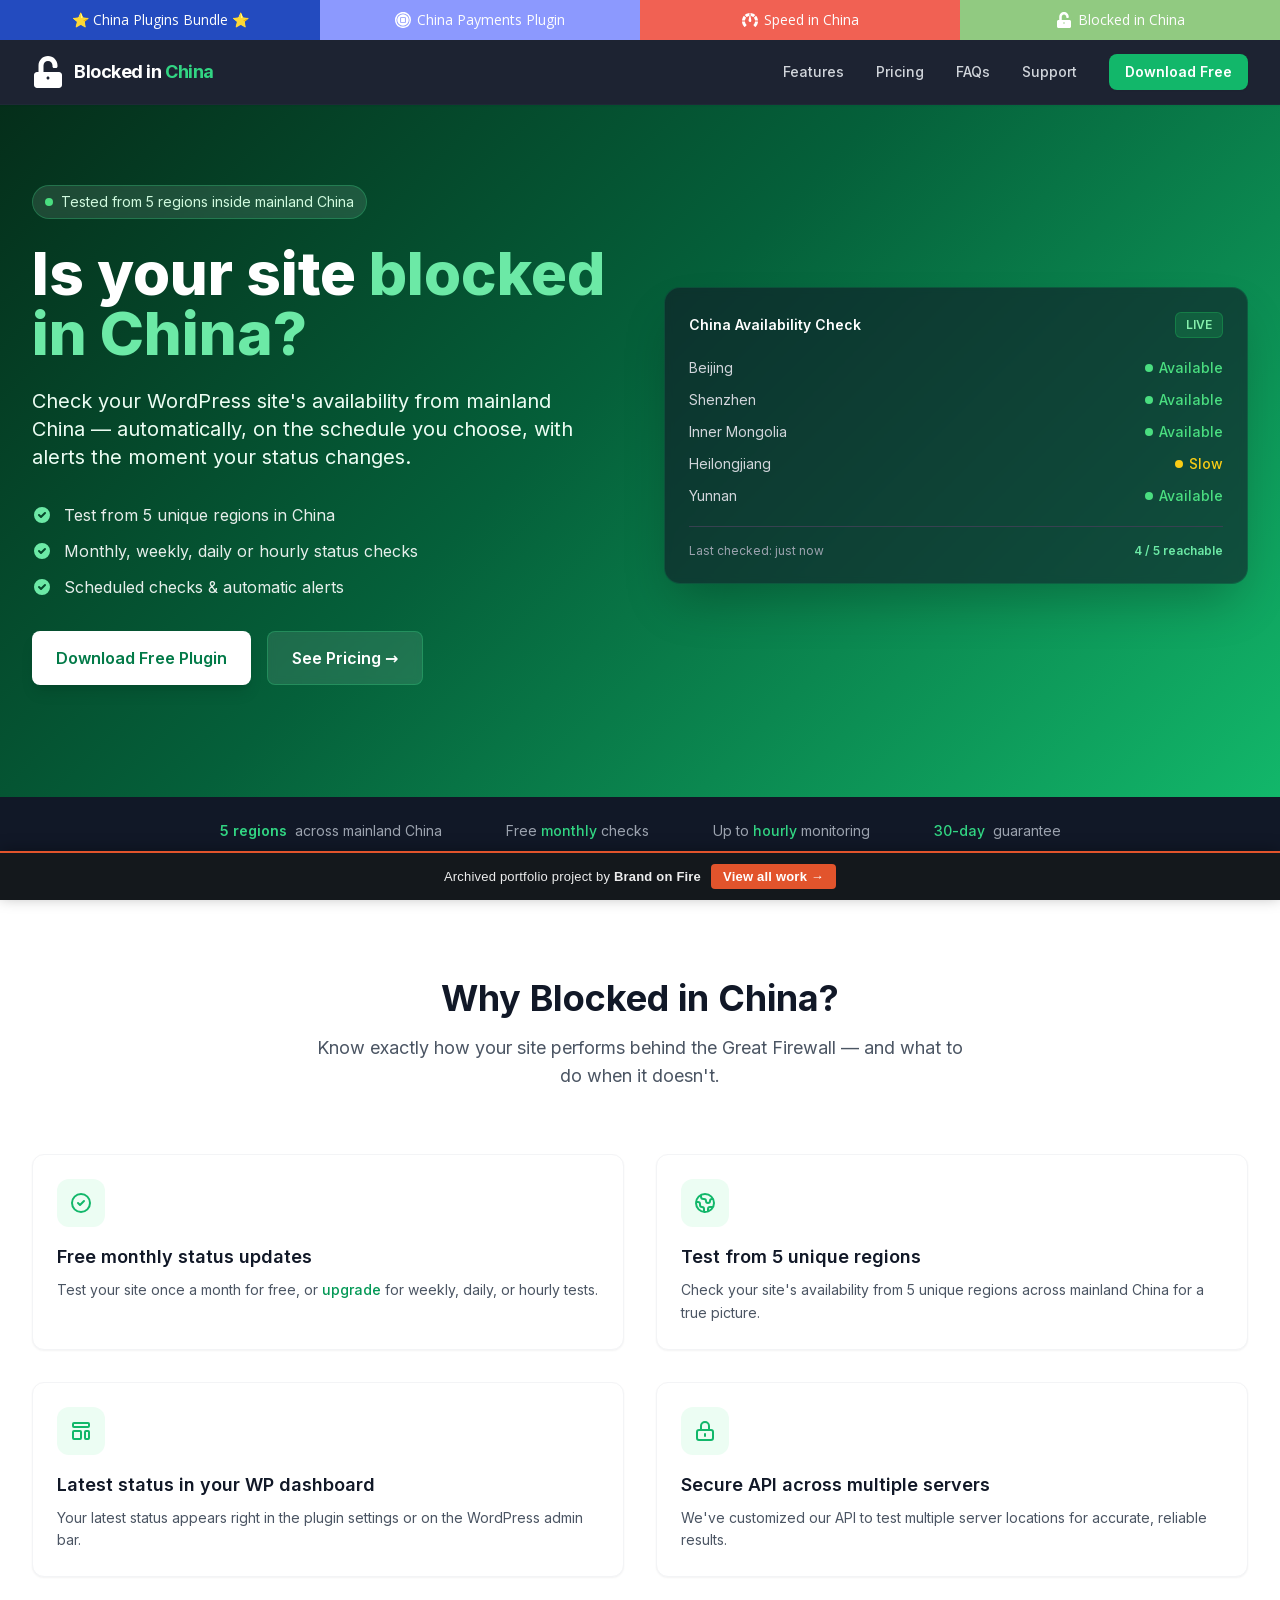
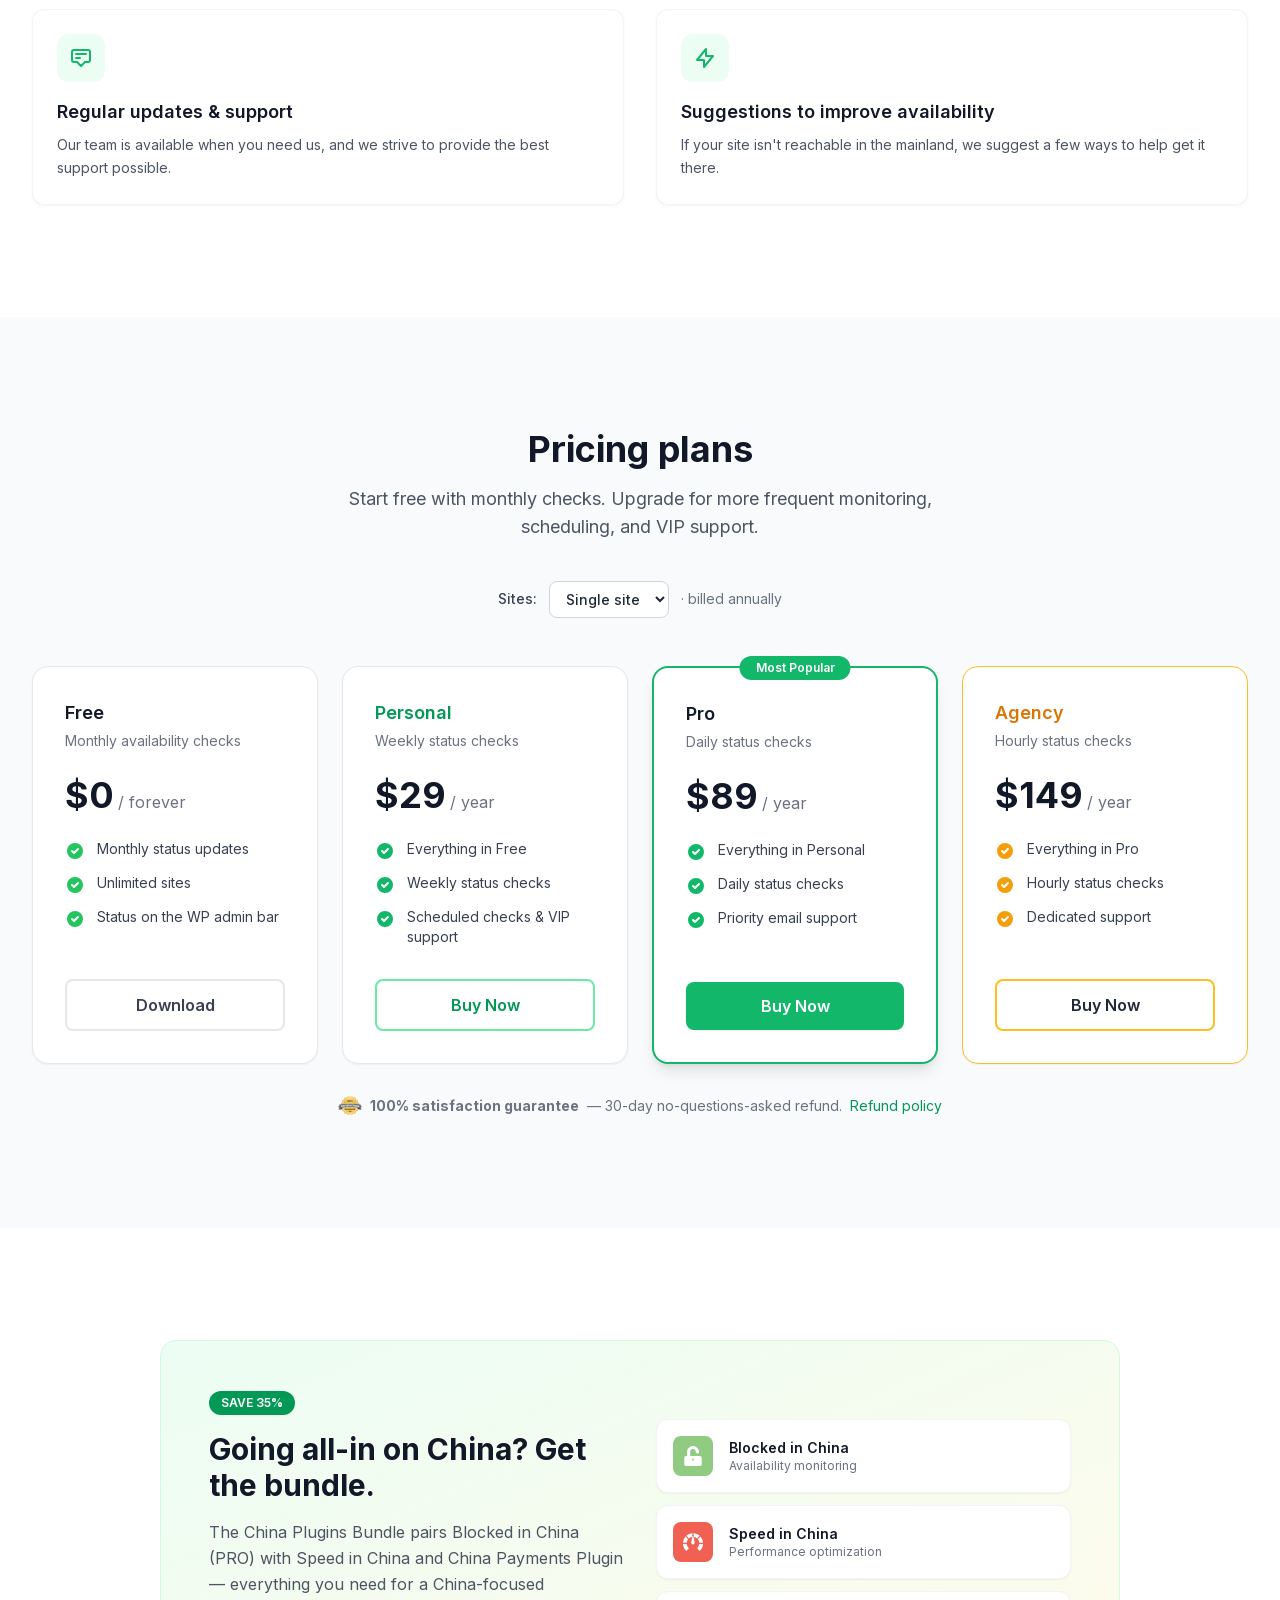
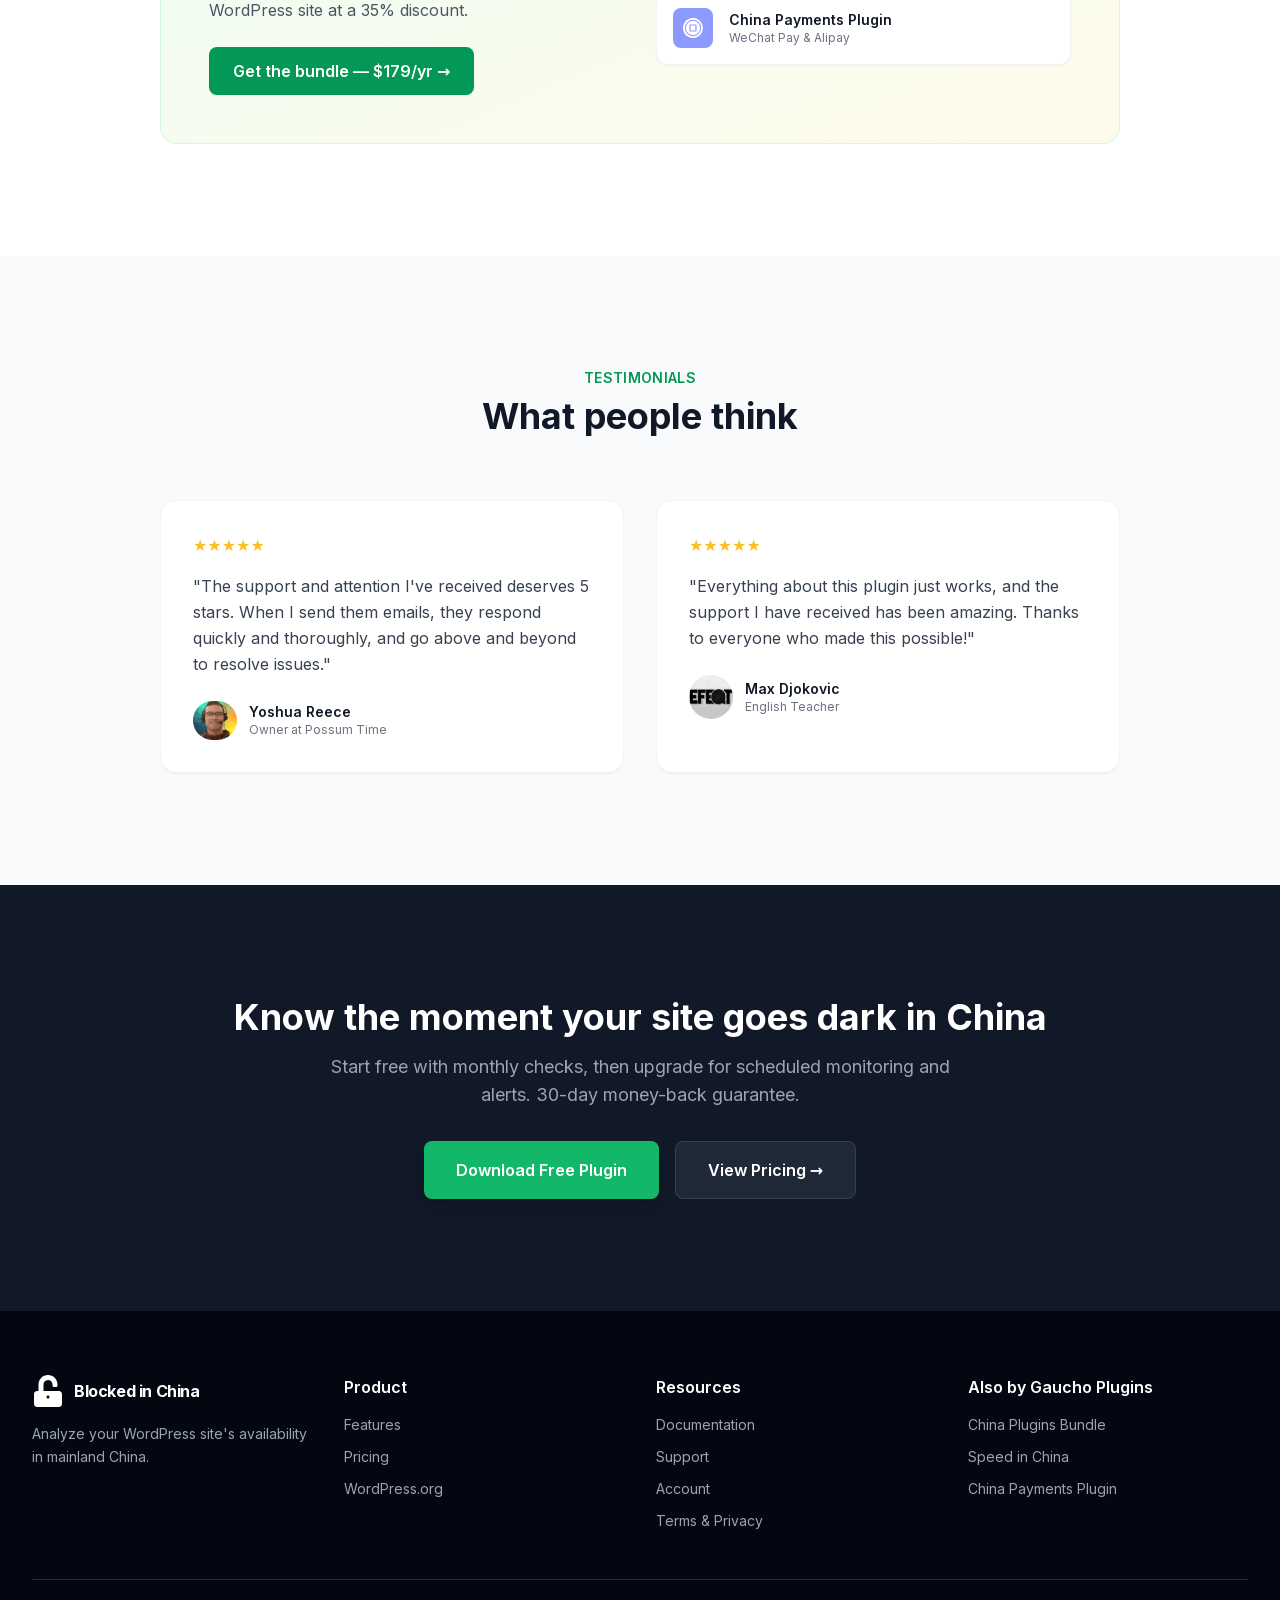
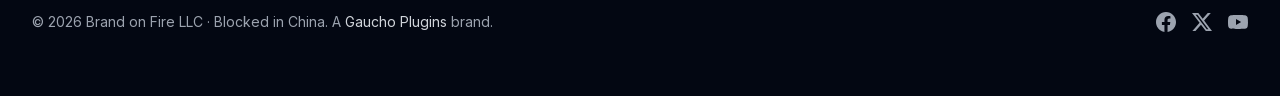
==== index.html @ 682c0570 "feat: contact forms view-only (pointer-events:none) — no useless form interaction" ====
<!doctype html><html lang="en" class="scroll-smooth" data-bofp="0"><head><meta charset="utf-8"><link rel="icon" href="/assets/img/bic-icon.svg" type="image/svg+xml"><link rel="apple-touch-icon" href="/assets/img/bic-icon.svg"><meta name="viewport" content="width=device-width, initial-scale=1"><title>Blocked in China – Check Your WordPress Site's Availability in Mainland China</title><meta name="description" content="The Blocked in China WordPress plugin checks whether your website is reachable from mainland China — tested from 5 real regions, on a monthly, weekly, daily, or hourly schedule, with automatic alerts when your status changes."><meta name="keywords" content="is my website blocked in China, check website accessibility China, China firewall test, WordPress China availability, Great Firewall test, blocked in China plugin"><link rel="canonical" href="/"><meta property="og:type" content="website"><meta property="og:title" content="Blocked in China – Is Your WordPress Site Reachable from Mainland China?"><meta property="og:description" content="Check your WordPress site's availability from 5 regions inside mainland China — automatically, on the schedule you choose, with alerts when your status changes."><meta property="og:url" content="/"><meta property="og:site_name" content="Blocked in China"><meta property="og:image" content="/assets/img/checker-screenshot.png"><meta name="twitter:card" content="summary_large_image"><meta name="twitter:title" content="Blocked in China – Check Your Site's Mainland China Availability"><meta name="twitter:description" content="Is your WordPress site blocked in China? Test it from 5 mainland regions, automatically."><link rel="stylesheet" href="style.css"><style>[data-bofp="1"]{background-color:rgb(255, 255, 255)!important;color:rgb(31, 41, 55)!important}[data-bofp="2"]{background-color:rgba(17, 24, 39, 0.95)!important;color:rgb(31, 41, 55)!important}[data-bofp="3"]{background-color:rgb(17, 24, 39)!important;color:rgb(31, 41, 55)!important}[data-bofp="4"]{background-color:rgb(255, 255, 255)!important;color:rgb(31, 41, 55)!important}[data-bofp="5"]{background-color:rgb(248, 250, 252)!important;color:rgb(31, 41, 55)!important}[data-bofp="6"]{background-color:rgb(255, 255, 255)!important;color:rgb(31, 41, 55)!important}[data-bofp="7"]{background-color:rgb(248, 250, 252)!important;color:rgb(31, 41, 55)!important}[data-bofp="8"]{background-color:rgb(17, 24, 39)!important;color:rgb(31, 41, 55)!important}[data-bofp="9"]{background-color:rgb(3, 7, 18)!important;color:rgb(156, 163, 175)!important}</style><meta name="robots" content="noindex, nofollow"><style id="bof-noform">form,form *,fieldset,fieldset *,input,textarea,select,label.fusion-form-label,.wpcf7,.wpcf7 *,.fusion-form,.fusion-form *,.fusion-contact-form,.fusion-contact-form *,.elementor-form,.elementor-form *,.gform_wrapper,.gform_wrapper *,[class*="contact-form"],[class*="contact-form"] *,[id*="contact-form"],[id*="contact-form"] *{pointer-events:none!important;cursor:default!important;-webkit-user-select:none!important;user-select:none!important}</style></head><body class="font-sans text-gray-800 bg-white antialiased" data-bofp="1"><div class="gp-strip"><a href="https://chinaplugins.com/" class="gp-s-bundle">⭐ China Plugins Bundle ⭐</a><a href="https://chinapaymentsplugin.com/" class="gp-s-cpp"><span class="gp-icon"><svg xmlns="http://www.w3.org/2000/svg" viewBox="0 0 55 55"><path fill="#fff" d="M16.8,52.84A27.53,27.53,0,0,1,0,27.5,27.53,27.53,0,0,1,16.8,2.17,27.43,27.43,0,0,1,46.94,8.06a27.47,27.47,0,0,1,0,38.88,27.68,27.68,0,0,1-8.75,5.9,27.58,27.58,0,0,1-21.4,0ZM5,27.5A22.5,22.5,0,1,0,27.5,5,22.52,22.52,0,0,0,5,27.5Zm2.68,0A19.82,19.82,0,1,1,27.5,47.32,19.84,19.84,0,0,1,7.68,27.5Zm10.11-7.88V35.38a1.84,1.84,0,0,0,1.83,1.84H35.38a1.85,1.85,0,0,0,1.84-1.84V19.62a1.85,1.85,0,0,0-1.84-1.84H19.62a1.85,1.85,0,0,0-1.84,1.84h0Zm3.08,14.51V20.87H34.13V34.13Z"></path></svg></span>China Payments Plugin</a><a href="https://speedinchinaplugin.com/" class="gp-s-sic"><span class="gp-icon"><svg xmlns="http://www.w3.org/2000/svg" viewBox="0 0 75 66"><path fill="#fff" d="M12.547,66a1.055,1.055,0,0,1-.2-.02c-.569-.112-.649-.19-1.17-.7L11,65.116a44.951,44.951,0,0,1-7.673-10.9A34.6,34.6,0,0,1,.5,44.948,37.281,37.281,0,0,1,0,40.433H13.87a24.984,24.984,0,0,0,2.054,7.8,32.464,32.464,0,0,0,4.985,7.153,3.564,3.564,0,0,1,.453,1.259,2.631,2.631,0,0,1-.211,1.2l-7.643,7.767A1.607,1.607,0,0,1,12.547,66Zm50-.01a1.7,1.7,0,0,1-1.039-.484L53.848,57.84a2.621,2.621,0,0,1-.211-1.2,3.552,3.552,0,0,1,.453-1.259,32.411,32.411,0,0,0,4.985-7.153,25.185,25.185,0,0,0,2.054-7.8H75v.01a37.9,37.9,0,0,1-.5,4.5,34.6,34.6,0,0,1-2.831,9.27A44.952,44.952,0,0,1,64,65.116c-.11.106-.2.2-.282.277a1.442,1.442,0,0,1-1.029.586A1.027,1.027,0,0,1,62.542,65.99ZM75,35.889H61.069a23.519,23.519,0,0,0-1.48-6.754,29.844,29.844,0,0,0-3.806-6.386L65.57,12.741l.008.008a36.554,36.554,0,0,1,2.386,2.98,36.3,36.3,0,0,1,4.162,7.328A49.716,49.716,0,0,1,75,35.888Zm-61.069,0H0v-.006A49.8,49.8,0,0,1,2.874,23.056a36.315,36.315,0,0,1,4.162-7.328A35.609,35.609,0,0,1,9.43,12.741l9.788,10.008a29.714,29.714,0,0,0-3.806,6.386,23.751,23.751,0,0,0-1.48,6.753Zm8.487-16.271h0L12.6,9.64l.015-.012a79.218,79.218,0,0,1,6.541-4.654A30.831,30.831,0,0,1,23.9,2.64,38.621,38.621,0,0,1,29.85.829,53.184,53.184,0,0,1,35.378,0V4.8a4.075,4.075,0,0,0-.3.921c-.03.157-.751,3.892-1.642,8.6a18.535,18.535,0,0,0-4.528,1.214,31.123,31.123,0,0,0-6.494,4.083Zm30.241,0h0a31.148,31.148,0,0,0-6.495-4.083,18.493,18.493,0,0,0-4.4-1.2C40.8,9.557,40.007,5.809,40,5.771a4.157,4.157,0,0,0-.3-1.078V0h.016a53.828,53.828,0,0,1,5.512.828A38.585,38.585,0,0,1,51.179,2.64a30.8,30.8,0,0,1,4.743,2.333A79.869,79.869,0,0,1,62.477,9.64L52.66,19.618Z"></path><path fill="#fff" d="M24.431,24.4a2.1,2.1,0,0,0,.485-1.524,3.069,3.069,0,0,0-.5-1.326S11.9,2.959,10.866,1.926A6.775,6.775,0,0,0,9.183.6S4.41-1.286,1.672,1.639.382,8.481.382,8.481s-.011.42,1.348,2.2,19.79,13.7,19.79,13.7a3.088,3.088,0,0,0,1.349.592A2.1,2.1,0,0,0,24.431,24.4Z" transform="translate(37.287 44.82) rotate(-135)"></path></svg></span>Speed in China</a><a href="index.html" class="gp-s-bic active"><span class="gp-icon"><svg xmlns="http://www.w3.org/2000/svg" viewBox="0 0 448 512"><path fill="#fff" d="M400 256H152V152.9c0-39.6 31.7-72.5 71.3-72.9 40-.4 72.7 32.1 72.7 72v16c0 13.3 10.7 24 24 24h32c13.3 0 24-10.7 24-24v-16C376 68 307.5 0 223.5 0 139.5 0 72 68 72 152v104H48c-26.5 0-48 21.5-48 48v160c0 26.5 21.5 48 48 48h352c26.5 0 48-21.5 48-48V304c0-26.5-21.5-48-48-48zm-176 120c-13.3 0-24-10.7-24-24s10.7-24 24-24 24 10.7 24 24-10.7 24-24 24z"></path></svg></span>Blocked in China</a></div><header class="sticky top-0 z-50 bg-gray-900/95 backdrop-blur-sm border-b border-gray-800 shadow-sm" data-bofp="2"><nav class="max-w-7xl mx-auto px-4 sm:px-6 lg:px-8"><div class="flex items-center justify-between h-16"><a href="index.html" class="flex items-center gap-2.5" aria-label="Blocked in China home"><img src="_a/52802d5689e6.svg" alt="Blocked in China" class="w-8 h-8" decoding="sync"><span class="text-lg font-bold text-white tracking-tight">Blocked in <span class="text-brand-400">China</span></span></a><div class="hidden md:flex items-center gap-8"><a href="index.html" class="text-sm font-medium text-gray-300 hover:text-brand-400 transition-colors">Features</a><a href="index.html" class="text-sm font-medium text-gray-300 hover:text-brand-400 transition-colors">Pricing</a><a href="faq/index.html" class="text-sm font-medium text-gray-300 hover:text-brand-400 transition-colors">FAQs</a><a href="https://chinaplugins.com/support/" class="text-sm font-medium text-gray-300 hover:text-brand-400 transition-colors">Support</a><a href="https://wordpress.org/plugins/blocked-in-china/" target="_blank" rel="noopener" class="inline-flex items-center px-4 py-2 bg-brand-500 text-white text-sm font-semibold rounded-lg hover:bg-brand-600 transition-colors shadow-sm">Download Free</a></div><button id="mobile-menu-btn" class="md:hidden p-2 text-gray-300 hover:text-brand-400" aria-label="Toggle menu"><svg class="w-6 h-6" fill="none" stroke="currentColor" viewBox="0 0 24 24"><path stroke-linecap="round" stroke-linejoin="round" stroke-width="2" d="M4 6h16M4 12h16M4 18h16"></path></svg></button></div><div id="mobile-menu" class="hidden md:hidden pb-4"><div class="flex flex-col gap-3"><a href="index.html" class="text-sm font-medium text-gray-300 hover:text-brand-400 py-1">Features</a><a href="index.html" class="text-sm font-medium text-gray-300 hover:text-brand-400 py-1">Pricing</a><a href="faq/index.html" class="text-sm font-medium text-gray-300 hover:text-brand-400 py-1">FAQs</a><a href="https://chinaplugins.com/support/" class="text-sm font-medium text-gray-300 hover:text-brand-400 py-1">Support</a><a href="https://wordpress.org/plugins/blocked-in-china/" target="_blank" rel="noopener" class="inline-flex items-center justify-center w-full px-4 py-2 bg-brand-500 text-white text-sm font-semibold rounded-lg mt-2">Download Free</a></div></div></nav></header><main><section class="gradient-hero pt-16 pb-20 lg:pt-20 lg:pb-28"><div class="max-w-7xl mx-auto px-4 sm:px-6 lg:px-8"><div class="grid lg:grid-cols-2 gap-12 items-center"><div class="fade-in"><p class="inline-flex items-center gap-2 px-3 py-1.5 bg-white/10 rounded-full text-sm text-brand-100 mb-6 backdrop-blur-sm border border-brand-400/30"><span class="w-2 h-2 rounded-full bg-green-400 pulse-dot"></span>Tested from 5 regions inside mainland China</p><h1 class="text-4xl sm:text-5xl lg:text-6xl font-extrabold text-white leading-tight mb-6">Is your site <span class="text-brand-300">blocked in China?</span></h1><p class="text-lg lg:text-xl text-brand-50 mb-8 max-w-xl leading-relaxed">Check your WordPress site's availability from mainland China — automatically, on the schedule you choose, with alerts the moment your status changes.</p><ul class="space-y-3 mb-8"><li class="flex items-center gap-3 text-white/90"><svg class="w-5 h-5 text-brand-300 flex-shrink-0" fill="currentColor" viewBox="0 0 20 20"><path fill-rule="evenodd" d="M10 18a8 8 0 100-16 8 8 0 000 16zm3.707-9.293a1 1 0 00-1.414-1.414L9 10.586 7.707 9.293a1 1 0 00-1.414 1.414l2 2a1 1 0 001.414 0l4-4z" clip-rule="evenodd"></path></svg>Test from 5 unique regions in China</li><li class="flex items-center gap-3 text-white/90"><svg class="w-5 h-5 text-brand-300 flex-shrink-0" fill="currentColor" viewBox="0 0 20 20"><path fill-rule="evenodd" d="M10 18a8 8 0 100-16 8 8 0 000 16zm3.707-9.293a1 1 0 00-1.414-1.414L9 10.586 7.707 9.293a1 1 0 00-1.414 1.414l2 2a1 1 0 001.414 0l4-4z" clip-rule="evenodd"></path></svg>Monthly, weekly, daily or hourly status checks</li><li class="flex items-center gap-3 text-white/90"><svg class="w-5 h-5 text-brand-300 flex-shrink-0" fill="currentColor" viewBox="0 0 20 20"><path fill-rule="evenodd" d="M10 18a8 8 0 100-16 8 8 0 000 16zm3.707-9.293a1 1 0 00-1.414-1.414L9 10.586 7.707 9.293a1 1 0 00-1.414 1.414l2 2a1 1 0 001.414 0l4-4z" clip-rule="evenodd"></path></svg>Scheduled checks &amp; automatic alerts</li></ul><div class="flex flex-col sm:flex-row gap-4"><a href="https://wordpress.org/plugins/blocked-in-china/" target="_blank" rel="noopener" class="inline-flex items-center justify-center px-6 py-3.5 bg-white text-brand-700 font-semibold rounded-lg hover:bg-gray-100 transition-colors shadow-lg text-base">Download Free Plugin</a><a href="#pricing" class="inline-flex items-center justify-center px-6 py-3.5 bg-white/10 text-white font-semibold rounded-lg hover:bg-white/20 transition-colors border border-brand-400/30 text-base backdrop-blur-sm">See Pricing →</a></div></div><div class="fade-in hidden lg:block"><div class="bg-gray-900/60 backdrop-blur-sm rounded-2xl p-6 border border-brand-500/20 shadow-2xl"><div class="flex items-center justify-between mb-5"><span class="text-white font-semibold text-sm">China Availability Check</span><span class="px-2.5 py-1 rounded-md text-xs font-semibold bg-green-500/20 text-green-300 border border-green-500/30">LIVE</span></div><div class="space-y-3"><div class="flex items-center justify-between text-sm"><span class="text-gray-300">Beijing</span><span class="inline-flex items-center gap-1.5 text-green-400 font-medium"><span class="w-2 h-2 rounded-full bg-green-400"></span>Available</span></div><div class="flex items-center justify-between text-sm"><span class="text-gray-300">Shenzhen</span><span class="inline-flex items-center gap-1.5 text-green-400 font-medium"><span class="w-2 h-2 rounded-full bg-green-400"></span>Available</span></div><div class="flex items-center justify-between text-sm"><span class="text-gray-300">Inner Mongolia</span><span class="inline-flex items-center gap-1.5 text-green-400 font-medium"><span class="w-2 h-2 rounded-full bg-green-400"></span>Available</span></div><div class="flex items-center justify-between text-sm"><span class="text-gray-300">Heilongjiang</span><span class="inline-flex items-center gap-1.5 text-yellow-400 font-medium"><span class="w-2 h-2 rounded-full bg-yellow-400"></span>Slow</span></div><div class="flex items-center justify-between text-sm"><span class="text-gray-300">Yunnan</span><span class="inline-flex items-center gap-1.5 text-green-400 font-medium"><span class="w-2 h-2 rounded-full bg-green-400"></span>Available</span></div></div><div class="mt-5 pt-4 border-t border-gray-700 flex items-center justify-between"><span class="text-xs text-gray-400">Last checked: just now</span><span class="text-xs text-brand-300 font-semibold">4 / 5 reachable</span></div></div></div></div></div></section><section class="bg-gray-900 border-b border-gray-800 py-6" data-bofp="3"><div class="max-w-7xl mx-auto px-4 sm:px-6 lg:px-8"><div class="flex flex-wrap items-center justify-center gap-6 lg:gap-16 text-sm text-gray-400"><div class="flex items-center gap-2"><span class="text-brand-400 font-semibold">5 regions</span> across mainland China</div><div>Free <span class="text-brand-400 font-medium">monthly</span> checks</div><div>Up to <span class="text-brand-400 font-medium">hourly</span> monitoring</div><div class="flex items-center gap-2"><span class="text-brand-400 font-medium">30-day</span> guarantee</div></div></div></section><section class="py-20 lg:py-28 bg-white" id="features" data-bofp="4"><div class="max-w-7xl mx-auto px-4 sm:px-6 lg:px-8"><div class="text-center mb-16"><h2 class="text-3xl sm:text-4xl font-bold text-gray-900 mb-4">Why Blocked in China?</h2><p class="text-lg text-gray-600 max-w-2xl mx-auto">Know exactly how your site performs behind the Great Firewall — and what to do when it doesn't.</p></div><div class="grid sm:grid-cols-2 lg:grid-cols-3 gap-6 lg:gap-8"><div class="bg-white rounded-xl p-6 border border-gray-100 card-hover shadow-sm"><div class="w-12 h-12 bg-brand-50 rounded-xl flex items-center justify-center mb-4"><svg class="w-6 h-6 text-brand-500" fill="none" stroke="currentColor" viewBox="0 0 24 24"><path stroke-linecap="round" stroke-linejoin="round" stroke-width="2" d="M9 12l2 2 4-4m6 2a9 9 0 11-18 0 9 9 0 0118 0z"></path></svg></div><h3 class="text-lg font-semibold text-gray-900 mb-2">Free monthly status updates</h3><p class="text-gray-600 text-sm leading-relaxed">Test your site once a month for free, or <a href="#pricing" class="text-brand-600 font-medium hover:text-brand-700">upgrade</a> for weekly, daily, or hourly tests.</p></div><div class="bg-white rounded-xl p-6 border border-gray-100 card-hover shadow-sm"><div class="w-12 h-12 bg-brand-50 rounded-xl flex items-center justify-center mb-4"><svg class="w-6 h-6 text-brand-500" fill="none" stroke="currentColor" viewBox="0 0 24 24"><path stroke-linecap="round" stroke-linejoin="round" stroke-width="2" d="M3.055 11H5a2 2 0 012 2v1a2 2 0 002 2 2 2 0 012 2v2.945M8 3.935V5.5A2.5 2.5 0 0010.5 8h.5a2 2 0 012 2 2 2 0 104 0 2 2 0 012-2h1.064M15 20.488V18a2 2 0 012-2h3.064M21 12a9 9 0 11-18 0 9 9 0 0118 0z"></path></svg></div><h3 class="text-lg font-semibold text-gray-900 mb-2">Test from 5 unique regions</h3><p class="text-gray-600 text-sm leading-relaxed">Check your site's availability from 5 unique regions across mainland China for a true picture.</p></div><div class="bg-white rounded-xl p-6 border border-gray-100 card-hover shadow-sm"><div class="w-12 h-12 bg-brand-50 rounded-xl flex items-center justify-center mb-4"><svg class="w-6 h-6 text-brand-500" fill="none" stroke="currentColor" viewBox="0 0 24 24"><path stroke-linecap="round" stroke-linejoin="round" stroke-width="2" d="M4 5a1 1 0 011-1h14a1 1 0 011 1v2a1 1 0 01-1 1H5a1 1 0 01-1-1V5zM4 13a1 1 0 011-1h6a1 1 0 011 1v6a1 1 0 01-1 1H5a1 1 0 01-1-1v-6zM16 13a1 1 0 011-1h2a1 1 0 011 1v6a1 1 0 01-1 1h-2a1 1 0 01-1-1v-6z"></path></svg></div><h3 class="text-lg font-semibold text-gray-900 mb-2">Latest status in your WP dashboard</h3><p class="text-gray-600 text-sm leading-relaxed">Your latest status appears right in the plugin settings or on the WordPress admin bar.</p></div><div class="bg-white rounded-xl p-6 border border-gray-100 card-hover shadow-sm"><div class="w-12 h-12 bg-brand-50 rounded-xl flex items-center justify-center mb-4"><svg class="w-6 h-6 text-brand-500" fill="none" stroke="currentColor" viewBox="0 0 24 24"><path stroke-linecap="round" stroke-linejoin="round" stroke-width="2" d="M12 15v2m-6 4h12a2 2 0 002-2v-6a2 2 0 00-2-2H6a2 2 0 00-2 2v6a2 2 0 002 2zm10-10V7a4 4 0 00-8 0v4h8z"></path></svg></div><h3 class="text-lg font-semibold text-gray-900 mb-2">Secure API across multiple servers</h3><p class="text-gray-600 text-sm leading-relaxed">We've customized our API to test multiple server locations for accurate, reliable results.</p></div><div class="bg-white rounded-xl p-6 border border-gray-100 card-hover shadow-sm"><div class="w-12 h-12 bg-brand-50 rounded-xl flex items-center justify-center mb-4"><svg class="w-6 h-6 text-brand-500" fill="none" stroke="currentColor" viewBox="0 0 24 24"><path stroke-linecap="round" stroke-linejoin="round" stroke-width="2" d="M7 8h10M7 12h4m1 8l-4-4H5a2 2 0 01-2-2V6a2 2 0 012-2h14a2 2 0 012 2v8a2 2 0 01-2 2h-3l-4 4z"></path></svg></div><h3 class="text-lg font-semibold text-gray-900 mb-2">Regular updates &amp; support</h3><p class="text-gray-600 text-sm leading-relaxed">Our team is available when you need us, and we strive to provide the best support possible.</p></div><div class="bg-white rounded-xl p-6 border border-gray-100 card-hover shadow-sm"><div class="w-12 h-12 bg-brand-50 rounded-xl flex items-center justify-center mb-4"><svg class="w-6 h-6 text-brand-500" fill="none" stroke="currentColor" viewBox="0 0 24 24"><path stroke-linecap="round" stroke-linejoin="round" stroke-width="2" d="M13 10V3L4 14h7v7l9-11h-7z"></path></svg></div><h3 class="text-lg font-semibold text-gray-900 mb-2">Suggestions to improve availability</h3><p class="text-gray-600 text-sm leading-relaxed">If your site isn't reachable in the mainland, we suggest a few ways to help get it there.</p></div></div></div></section><section class="py-20 lg:py-28 bg-surface-50" id="pricing" data-bofp="5"><div class="max-w-7xl mx-auto px-4 sm:px-6 lg:px-8"><div class="text-center mb-10"><h2 class="text-3xl sm:text-4xl font-bold text-gray-900 mb-4">Pricing plans</h2><p class="text-lg text-gray-600 max-w-2xl mx-auto">Start free with monthly checks. Upgrade for more frequent monitoring, scheduling, and VIP support.</p></div><div class="flex items-center justify-center gap-3 mb-12"><label for="site-count" class="text-sm font-medium text-gray-700">Sites:</label><select id="site-count" class="rounded-lg border border-gray-300 bg-white px-3 py-2 text-sm font-medium text-gray-800 focus:border-brand-500 focus:ring-brand-500"><option value="1">Single site</option><option value="3">3 sites</option><option value="10">10 sites</option><option value="25">25 sites</option></select><span class="text-sm text-gray-500">· billed annually</span></div><div class="grid md:grid-cols-2 lg:grid-cols-4 gap-6"><div class="bg-white rounded-2xl p-8 border border-gray-200 shadow-sm flex flex-col"><h3 class="text-lg font-semibold text-gray-900 mb-1">Free</h3><p class="text-sm text-gray-500 mb-6">Monthly availability checks</p><div class="flex items-baseline gap-1 mb-6"><span class="text-4xl font-bold text-gray-900">$0</span><span class="text-gray-500">/ forever</span></div><ul class="space-y-3 mb-8 flex-grow text-sm text-gray-700"><li class="flex items-start gap-3"><svg class="w-5 h-5 text-green-500 flex-shrink-0 mt-0.5" fill="currentColor" viewBox="0 0 20 20"><path fill-rule="evenodd" d="M10 18a8 8 0 100-16 8 8 0 000 16zm3.707-9.293a1 1 0 00-1.414-1.414L9 10.586 7.707 9.293a1 1 0 00-1.414 1.414l2 2a1 1 0 001.414 0l4-4z" clip-rule="evenodd"></path></svg>Monthly status updates</li><li class="flex items-start gap-3"><svg class="w-5 h-5 text-green-500 flex-shrink-0 mt-0.5" fill="currentColor" viewBox="0 0 20 20"><path fill-rule="evenodd" d="M10 18a8 8 0 100-16 8 8 0 000 16zm3.707-9.293a1 1 0 00-1.414-1.414L9 10.586 7.707 9.293a1 1 0 00-1.414 1.414l2 2a1 1 0 001.414 0l4-4z" clip-rule="evenodd"></path></svg>Unlimited sites</li><li class="flex items-start gap-3"><svg class="w-5 h-5 text-green-500 flex-shrink-0 mt-0.5" fill="currentColor" viewBox="0 0 20 20"><path fill-rule="evenodd" d="M10 18a8 8 0 100-16 8 8 0 000 16zm3.707-9.293a1 1 0 00-1.414-1.414L9 10.586 7.707 9.293a1 1 0 00-1.414 1.414l2 2a1 1 0 001.414 0l4-4z" clip-rule="evenodd"></path></svg>Status on the WP admin bar</li></ul><a href="https://wordpress.org/plugins/blocked-in-china/" target="_blank" rel="noopener" class="block w-full text-center px-6 py-3 border-2 border-gray-200 text-gray-700 font-semibold rounded-lg hover:border-brand-300 hover:text-brand-600 transition-colors">Download</a></div><div class="bg-white rounded-2xl p-8 border border-gray-200 shadow-sm flex flex-col"><h3 class="text-lg font-semibold text-brand-600 mb-1">Personal</h3><p class="text-sm text-gray-500 mb-6">Weekly status checks</p><div class="flex items-baseline gap-1 mb-6"><span class="text-4xl font-bold text-gray-900" id="personal-price">$29</span><span class="text-gray-500">/ year</span></div><ul class="space-y-3 mb-8 flex-grow text-sm text-gray-700"><li class="flex items-start gap-3"><svg class="w-5 h-5 text-brand-500 flex-shrink-0 mt-0.5" fill="currentColor" viewBox="0 0 20 20"><path fill-rule="evenodd" d="M10 18a8 8 0 100-16 8 8 0 000 16zm3.707-9.293a1 1 0 00-1.414-1.414L9 10.586 7.707 9.293a1 1 0 00-1.414 1.414l2 2a1 1 0 001.414 0l4-4z" clip-rule="evenodd"></path></svg>Everything in Free</li><li class="flex items-start gap-3"><svg class="w-5 h-5 text-brand-500 flex-shrink-0 mt-0.5" fill="currentColor" viewBox="0 0 20 20"><path fill-rule="evenodd" d="M10 18a8 8 0 100-16 8 8 0 000 16zm3.707-9.293a1 1 0 00-1.414-1.414L9 10.586 7.707 9.293a1 1 0 00-1.414 1.414l2 2a1 1 0 001.414 0l4-4z" clip-rule="evenodd"></path></svg>Weekly status checks</li><li class="flex items-start gap-3"><svg class="w-5 h-5 text-brand-500 flex-shrink-0 mt-0.5" fill="currentColor" viewBox="0 0 20 20"><path fill-rule="evenodd" d="M10 18a8 8 0 100-16 8 8 0 000 16zm3.707-9.293a1 1 0 00-1.414-1.414L9 10.586 7.707 9.293a1 1 0 00-1.414 1.414l2 2a1 1 0 001.414 0l4-4z" clip-rule="evenodd"></path></svg>Scheduled checks &amp; VIP support</li></ul><a href="#" data-tier="personal" class="bic-buy block w-full text-center px-6 py-3 border-2 border-brand-300 text-brand-600 font-semibold rounded-lg hover:bg-brand-50 transition-colors">Buy Now</a></div><div class="bg-white rounded-2xl p-8 border-2 border-brand-500 shadow-lg relative flex flex-col"><div class="absolute -top-3 left-1/2 -translate-x-1/2 px-4 py-1 bg-brand-500 text-white text-xs font-semibold rounded-full">Most Popular</div><h3 class="text-lg font-semibold text-gray-900 mb-1">Pro</h3><p class="text-sm text-gray-500 mb-6">Daily status checks</p><div class="flex items-baseline gap-1 mb-6"><span class="text-4xl font-bold text-gray-900" id="pro-price">$89</span><span class="text-gray-500">/ year</span></div><ul class="space-y-3 mb-8 flex-grow text-sm text-gray-700"><li class="flex items-start gap-3"><svg class="w-5 h-5 text-brand-500 flex-shrink-0 mt-0.5" fill="currentColor" viewBox="0 0 20 20"><path fill-rule="evenodd" d="M10 18a8 8 0 100-16 8 8 0 000 16zm3.707-9.293a1 1 0 00-1.414-1.414L9 10.586 7.707 9.293a1 1 0 00-1.414 1.414l2 2a1 1 0 001.414 0l4-4z" clip-rule="evenodd"></path></svg>Everything in Personal</li><li class="flex items-start gap-3"><svg class="w-5 h-5 text-brand-500 flex-shrink-0 mt-0.5" fill="currentColor" viewBox="0 0 20 20"><path fill-rule="evenodd" d="M10 18a8 8 0 100-16 8 8 0 000 16zm3.707-9.293a1 1 0 00-1.414-1.414L9 10.586 7.707 9.293a1 1 0 00-1.414 1.414l2 2a1 1 0 001.414 0l4-4z" clip-rule="evenodd"></path></svg>Daily status checks</li><li class="flex items-start gap-3"><svg class="w-5 h-5 text-brand-500 flex-shrink-0 mt-0.5" fill="currentColor" viewBox="0 0 20 20"><path fill-rule="evenodd" d="M10 18a8 8 0 100-16 8 8 0 000 16zm3.707-9.293a1 1 0 00-1.414-1.414L9 10.586 7.707 9.293a1 1 0 00-1.414 1.414l2 2a1 1 0 001.414 0l4-4z" clip-rule="evenodd"></path></svg>Priority email support</li></ul><a href="#" data-tier="pro" class="bic-buy block w-full text-center px-6 py-3 bg-brand-500 text-white font-semibold rounded-lg hover:bg-brand-600 transition-colors shadow-sm">Buy Now</a></div><div class="bg-white rounded-2xl p-8 border border-gold-400 shadow-sm flex flex-col"><h3 class="text-lg font-semibold text-gold-600 mb-1">Agency</h3><p class="text-sm text-gray-500 mb-6">Hourly status checks</p><div class="flex items-baseline gap-1 mb-6"><span class="text-4xl font-bold text-gray-900" id="agency-price">$149</span><span class="text-gray-500">/ year</span></div><ul class="space-y-3 mb-8 flex-grow text-sm text-gray-700"><li class="flex items-start gap-3"><svg class="w-5 h-5 text-gold-500 flex-shrink-0 mt-0.5" fill="currentColor" viewBox="0 0 20 20"><path fill-rule="evenodd" d="M10 18a8 8 0 100-16 8 8 0 000 16zm3.707-9.293a1 1 0 00-1.414-1.414L9 10.586 7.707 9.293a1 1 0 00-1.414 1.414l2 2a1 1 0 001.414 0l4-4z" clip-rule="evenodd"></path></svg>Everything in Pro</li><li class="flex items-start gap-3"><svg class="w-5 h-5 text-gold-500 flex-shrink-0 mt-0.5" fill="currentColor" viewBox="0 0 20 20"><path fill-rule="evenodd" d="M10 18a8 8 0 100-16 8 8 0 000 16zm3.707-9.293a1 1 0 00-1.414-1.414L9 10.586 7.707 9.293a1 1 0 00-1.414 1.414l2 2a1 1 0 001.414 0l4-4z" clip-rule="evenodd"></path></svg>Hourly status checks</li><li class="flex items-start gap-3"><svg class="w-5 h-5 text-gold-500 flex-shrink-0 mt-0.5" fill="currentColor" viewBox="0 0 20 20"><path fill-rule="evenodd" d="M10 18a8 8 0 100-16 8 8 0 000 16zm3.707-9.293a1 1 0 00-1.414-1.414L9 10.586 7.707 9.293a1 1 0 00-1.414 1.414l2 2a1 1 0 001.414 0l4-4z" clip-rule="evenodd"></path></svg>Dedicated support</li></ul><a href="#" data-tier="agency" class="bic-buy block w-full text-center px-6 py-3 border-2 border-gold-400 text-gold-700 font-semibold rounded-lg hover:bg-gold-50 transition-colors">Buy Now</a></div></div><p class="text-center text-sm text-gray-500 mt-8 flex items-center justify-center gap-2"><img src="_a/3076e0c134ed.svg" alt="" class="w-6 h-6" width="24" height="24" decoding="sync"><strong>100% satisfaction guarantee</strong> — 30-day no-questions-asked refund. <a href="https://freemius.com/product/6351/blocked-in-china/legal/eula/#refund_policy" target="_blank" rel="noopener" class="text-brand-600 hover:underline">Refund policy</a></p></div></section><section class="py-20 lg:py-28 bg-white" data-bofp="6"><div class="max-w-5xl mx-auto px-4 sm:px-6 lg:px-8"><div class="bg-gradient-to-br from-brand-50 to-gold-50 rounded-2xl p-8 lg:p-12 border border-brand-100"><div class="grid lg:grid-cols-2 gap-8 items-center"><div><span class="inline-flex items-center gap-2 px-3 py-1 bg-brand-600 text-white text-xs font-semibold rounded-full mb-4">SAVE 35%</span><h2 class="text-2xl lg:text-3xl font-bold text-gray-900 mb-4">Going all-in on China? Get the bundle.</h2><p class="text-gray-600 leading-relaxed mb-6">The China Plugins Bundle pairs Blocked in China (PRO) with Speed in China and China Payments Plugin — everything you need for a China-focused WordPress site at a 35% discount.</p><a href="https://chinaplugins.com/?utm_source=blockedinchina&amp;utm_medium=bundle-band&amp;utm_campaign=bundle" target="_blank" rel="noopener" class="inline-flex items-center px-6 py-3 bg-brand-600 text-white font-semibold rounded-lg hover:bg-brand-700 transition-colors shadow-sm">Get the bundle — $179/yr →</a></div><div class="space-y-3"><div class="bg-white rounded-xl p-4 border border-gray-100 shadow-sm flex items-center gap-4"><span class="w-10 h-10 rounded-lg flex items-center justify-center flex-shrink-0" style="background:#91CA81"><svg class="w-5 h-5" fill="#fff" viewBox="0 0 448 512"><path fill="#fff" d="M400 256H152V152.9c0-39.6 31.7-72.5 71.3-72.9 40-.4 72.7 32.1 72.7 72v16c0 13.3 10.7 24 24 24h32c13.3 0 24-10.7 24-24v-16C376 68 307.5 0 223.5 0 139.5 0 72 68 72 152v104H48c-26.5 0-48 21.5-48 48v160c0 26.5 21.5 48 48 48h352c26.5 0 48-21.5 48-48V304c0-26.5-21.5-48-48-48zm-176 120c-13.3 0-24-10.7-24-24s10.7-24 24-24 24 10.7 24 24-10.7 24-24 24z"></path></svg></span><div><div class="font-semibold text-gray-900 text-sm">Blocked in China</div><div class="text-gray-500 text-xs">Availability monitoring</div></div></div><div class="bg-white rounded-xl p-4 border border-gray-100 shadow-sm flex items-center gap-4"><span class="w-10 h-10 rounded-lg flex items-center justify-center flex-shrink-0" style="background:#F16153"><svg class="w-5 h-5" fill="#fff" viewBox="0 0 75 66"><path fill="#fff" d="M12.547,66a1.055,1.055,0,0,1-.2-.02c-.569-.112-.649-.19-1.17-.7L11,65.116a44.951,44.951,0,0,1-7.673-10.9A34.6,34.6,0,0,1,.5,44.948,37.281,37.281,0,0,1,0,40.433H13.87a24.984,24.984,0,0,0,2.054,7.8,32.464,32.464,0,0,0,4.985,7.153,3.564,3.564,0,0,1,.453,1.259,2.631,2.631,0,0,1-.211,1.2l-7.643,7.767A1.607,1.607,0,0,1,12.547,66Zm50-.01a1.7,1.7,0,0,1-1.039-.484L53.848,57.84a2.621,2.621,0,0,1-.211-1.2,3.552,3.552,0,0,1,.453-1.259,32.411,32.411,0,0,0,4.985-7.153,25.185,25.185,0,0,0,2.054-7.8H75v.01a37.9,37.9,0,0,1-.5,4.5,34.6,34.6,0,0,1-2.831,9.27A44.952,44.952,0,0,1,64,65.116c-.11.106-.2.2-.282.277a1.442,1.442,0,0,1-1.029.586A1.027,1.027,0,0,1,62.542,65.99ZM75,35.889H61.069a23.519,23.519,0,0,0-1.48-6.754,29.844,29.844,0,0,0-3.806-6.386L65.57,12.741l.008.008a36.554,36.554,0,0,1,2.386,2.98,36.3,36.3,0,0,1,4.162,7.328A49.716,49.716,0,0,1,75,35.888Zm-61.069,0H0v-.006A49.8,49.8,0,0,1,2.874,23.056a36.315,36.315,0,0,1,4.162-7.328A35.609,35.609,0,0,1,9.43,12.741l9.788,10.008a29.714,29.714,0,0,0-3.806,6.386,23.751,23.751,0,0,0-1.48,6.753Zm8.487-16.271h0L12.6,9.64l.015-.012a79.218,79.218,0,0,1,6.541-4.654A30.831,30.831,0,0,1,23.9,2.64,38.621,38.621,0,0,1,29.85.829,53.184,53.184,0,0,1,35.378,0V4.8a4.075,4.075,0,0,0-.3.921c-.03.157-.751,3.892-1.642,8.6a18.535,18.535,0,0,0-4.528,1.214,31.123,31.123,0,0,0-6.494,4.083Zm30.241,0h0a31.148,31.148,0,0,0-6.495-4.083,18.493,18.493,0,0,0-4.4-1.2C40.8,9.557,40.007,5.809,40,5.771a4.157,4.157,0,0,0-.3-1.078V0h.016a53.828,53.828,0,0,1,5.512.828A38.585,38.585,0,0,1,51.179,2.64a30.8,30.8,0,0,1,4.743,2.333A79.869,79.869,0,0,1,62.477,9.64L52.66,19.618Z"></path><path fill="#fff" d="M24.431,24.4a2.1,2.1,0,0,0,.485-1.524,3.069,3.069,0,0,0-.5-1.326S11.9,2.959,10.866,1.926A6.775,6.775,0,0,0,9.183.6S4.41-1.286,1.672,1.639.382,8.481.382,8.481s-.011.42,1.348,2.2,19.79,13.7,19.79,13.7a3.088,3.088,0,0,0,1.349.592A2.1,2.1,0,0,0,24.431,24.4Z" transform="translate(37.287 44.82) rotate(-135)"></path></svg></span><div><div class="font-semibold text-gray-900 text-sm">Speed in China</div><div class="text-gray-500 text-xs">Performance optimization</div></div></div><div class="bg-white rounded-xl p-4 border border-gray-100 shadow-sm flex items-center gap-4"><span class="w-10 h-10 rounded-lg flex items-center justify-center flex-shrink-0" style="background:#8C99FE"><svg class="w-5 h-5" fill="#fff" viewBox="0 0 55 55"><path fill="#fff" d="M16.8,52.84A27.53,27.53,0,0,1,0,27.5,27.53,27.53,0,0,1,16.8,2.17,27.43,27.43,0,0,1,46.94,8.06a27.47,27.47,0,0,1,0,38.88,27.68,27.68,0,0,1-8.75,5.9,27.58,27.58,0,0,1-21.4,0ZM5,27.5A22.5,22.5,0,1,0,27.5,5,22.52,22.52,0,0,0,5,27.5Zm2.68,0A19.82,19.82,0,1,1,27.5,47.32,19.84,19.84,0,0,1,7.68,27.5Zm10.11-7.88V35.38a1.84,1.84,0,0,0,1.83,1.84H35.38a1.85,1.85,0,0,0,1.84-1.84V19.62a1.85,1.85,0,0,0-1.84-1.84H19.62a1.85,1.85,0,0,0-1.84,1.84h0Zm3.08,14.51V20.87H34.13V34.13Z"></path></svg></span><div><div class="font-semibold text-gray-900 text-sm">China Payments Plugin</div><div class="text-gray-500 text-xs">WeChat Pay &amp; Alipay</div></div></div></div></div></div></div></section><section class="py-20 lg:py-28 bg-surface-50" data-bofp="7"><div class="max-w-5xl mx-auto px-4 sm:px-6 lg:px-8"><div class="text-center mb-16"><p class="text-sm font-semibold text-brand-600 uppercase tracking-wide mb-2">Testimonials</p><h2 class="text-3xl sm:text-4xl font-bold text-gray-900">What people think</h2></div><div class="grid md:grid-cols-2 gap-8"><figure class="bg-white rounded-2xl p-8 border border-gray-100 shadow-sm"><div class="flex gap-1 mb-4 text-gold-400">★★★★★</div><blockquote class="text-gray-700 leading-relaxed mb-6">"The support and attention I've received deserves 5 stars. When I send them emails, they respond quickly and thoroughly, and go above and beyond to resolve issues."</blockquote><figcaption class="flex items-center gap-3"><img src="_a/678b0f02c98e.webp" alt="Yoshua Reece" width="44" height="44" class="w-11 h-11 rounded-full object-cover" decoding="sync"><span><span class="block font-semibold text-gray-900 text-sm">Yoshua Reece</span><span class="block text-gray-500 text-xs">Owner at Possum Time</span></span></figcaption></figure><figure class="bg-white rounded-2xl p-8 border border-gray-100 shadow-sm"><div class="flex gap-1 mb-4 text-gold-400">★★★★★</div><blockquote class="text-gray-700 leading-relaxed mb-6">"Everything about this plugin just works, and the support I have received has been amazing. Thanks to everyone who made this possible!"</blockquote><figcaption class="flex items-center gap-3"><img src="_a/c38c59522ec8.webp" alt="Max Djokovic" width="44" height="44" class="w-11 h-11 rounded-full object-cover" decoding="sync"><span><span class="block font-semibold text-gray-900 text-sm">Max Djokovic</span><span class="block text-gray-500 text-xs">English Teacher</span></span></figcaption></figure></div></div></section><section class="py-20 lg:py-28 bg-gray-900" data-bofp="8"><div class="max-w-4xl mx-auto px-4 sm:px-6 lg:px-8 text-center"><h2 class="text-3xl sm:text-4xl font-bold text-white mb-4">Know the moment your site goes dark in China</h2><p class="text-lg text-gray-400 mb-8 max-w-2xl mx-auto">Start free with monthly checks, then upgrade for scheduled monitoring and alerts. 30-day money-back guarantee.</p><div class="flex flex-col sm:flex-row gap-4 justify-center"><a href="https://wordpress.org/plugins/blocked-in-china/" target="_blank" rel="noopener" class="inline-flex items-center justify-center px-8 py-4 bg-brand-500 text-white font-semibold rounded-lg hover:bg-brand-600 transition-colors shadow-lg text-base">Download Free Plugin</a><a href="#pricing" class="inline-flex items-center justify-center px-8 py-4 bg-gray-800 text-white font-semibold rounded-lg hover:bg-gray-700 transition-colors border border-gray-700 text-base">View Pricing →</a></div></div></section></main><footer class="bg-gray-950 text-gray-400 py-16" data-bofp="9"><div class="max-w-7xl mx-auto px-4 sm:px-6 lg:px-8"><div class="grid sm:grid-cols-2 lg:grid-cols-4 gap-8 mb-12"><div class="sm:col-span-2 lg:col-span-1"><div class="flex items-center gap-2.5 mb-4"><img src="_a/52802d5689e6.svg" alt="Blocked in China" class="w-8 h-8" decoding="sync"><span class="text-base font-bold text-white tracking-tight">Blocked in China</span></div><p class="text-sm leading-relaxed">Analyze your WordPress site's availability in mainland China.</p></div><div><h4 class="text-white font-semibold mb-4">Product</h4><ul class="space-y-3 text-sm"><li><a href="#features" class="hover:text-brand-400 transition-colors">Features</a></li><li><a href="#pricing" class="hover:text-brand-400 transition-colors">Pricing</a></li><li><a href="https://wordpress.org/plugins/blocked-in-china/" target="_blank" rel="noopener" class="hover:text-brand-400 transition-colors">WordPress.org</a></li></ul></div><div><h4 class="text-white font-semibold mb-4">Resources</h4><ul class="space-y-3 text-sm"><li><a href="https://docs.blockedinchinaplugin.com/" target="_blank" rel="noopener" class="hover:text-brand-400 transition-colors">Documentation</a></li><li><a href="https://chinaplugins.com/support/" target="_blank" rel="noopener" class="hover:text-brand-400 transition-colors">Support</a></li><li><a href="https://gauchoplugins.com/account/" target="_blank" rel="noopener" class="hover:text-brand-400 transition-colors">Account</a></li><li><a href="terms-conditions-privacy-policy/index.html" class="hover:text-brand-400 transition-colors">Terms &amp; Privacy</a></li></ul></div><div><h4 class="text-white font-semibold mb-4">Also by Gaucho Plugins</h4><ul class="space-y-3 text-sm"><li><a href="https://chinaplugins.com/" target="_blank" rel="noopener" class="hover:text-brand-400 transition-colors">China Plugins Bundle</a></li><li><a href="https://speedinchinaplugin.com/" target="_blank" rel="noopener" class="hover:text-brand-400 transition-colors">Speed in China</a></li><li><a href="https://chinapaymentsplugin.com/" target="_blank" rel="noopener" class="hover:text-brand-400 transition-colors">China Payments Plugin</a></li></ul></div></div><div class="border-t border-gray-800 pt-8 flex flex-col sm:flex-row items-center justify-between gap-4 text-sm"><p>© 2026 Brand on Fire LLC · Blocked in China. A <a href="https://gauchoplugins.com/" target="_blank" rel="noopener" class="text-gray-300 hover:text-brand-400">Gaucho Plugins</a> brand.</p><div class="flex items-center gap-4"><a href="https://facebook.com/chinawordpressplugins" target="_blank" rel="noopener" aria-label="Facebook" class="hover:text-brand-400 transition-colors"><svg class="w-5 h-5" fill="currentColor" viewBox="0 0 24 24"><path d="M24 12.07C24 5.4 18.63 0 12 0S0 5.4 0 12.07c0 6.03 4.39 11.03 10.13 11.93v-8.44H7.08v-3.49h3.05V9.41c0-3.02 1.79-4.69 4.53-4.69 1.31 0 2.68.24 2.68.24v2.97h-1.51c-1.49 0-1.96.93-1.96 1.89v2.25h3.33l-.53 3.49h-2.8v8.44C19.61 23.1 24 18.1 24 12.07z"></path></svg></a><a href="https://twitter.com/chinaplugins" target="_blank" rel="noopener" aria-label="X" class="hover:text-brand-400 transition-colors"><svg class="w-5 h-5" fill="currentColor" viewBox="0 0 24 24"><path d="M18.9 1.15h3.68l-8.04 9.19L24 22.85h-7.41l-5.8-7.58-6.64 7.58H.46l8.6-9.83L0 1.15h7.6l5.24 6.93 6.06-6.93zm-1.29 19.5h2.04L6.49 3.24H4.3L17.61 20.65z"></path></svg></a><a href="https://www.youtube.com/channel/UCDIBS2Tqqpv2OKZA_QSCBDg" target="_blank" rel="noopener" aria-label="YouTube" class="hover:text-brand-400 transition-colors"><svg class="w-5 h-5" fill="currentColor" viewBox="0 0 24 24"><path d="M23.5 6.2a3.02 3.02 0 00-2.12-2.14C19.5 3.55 12 3.55 12 3.55s-7.5 0-9.38.51A3.02 3.02 0 00.5 6.2C0 8.07 0 12 0 12s0 3.93.5 5.8a3.02 3.02 0 002.12 2.14c1.88.51 9.38.51 9.38.51s7.5 0 9.38-.51a3.02 3.02 0 002.12-2.14C24 15.93 24 12 24 12s0-3.93-.5-5.8zM9.6 15.6V8.4l6.2 3.6-6.2 3.6z"></path></svg></a></div></div></div></footer><div class="fomo-popup" role="status" aria-live="polite"></div><!-- bof-portfolio-bar --><a href="https://brandonfire.com/portfolio/" id="bof-portfolio-bar" rel="noopener" style="position:fixed;left:0;right:0;bottom:0;z-index:2147483647;display:flex;align-items:center;justify-content:center;gap:10px;flex-wrap:wrap;background:#14181c;color:#ffffff !important;font-family:-apple-system,BlinkMacSystemFont,'Segoe UI',Roboto,Helvetica,Arial,sans-serif;font-size:13px;font-weight:500;line-height:1;letter-spacing:.2px;padding:11px 16px;text-decoration:none !important;box-shadow:0 -2px 14px rgba(0,0,0,.28);border-top:2px solid #e2542c;box-sizing:border-box;"><span style="opacity:.92;color:#fff;">Archived portfolio project by <strong style="font-weight:700;color:#fff;">Brand&nbsp;on&nbsp;Fire</strong></span><span style="background:#e2542c;color:#fff;padding:6px 12px;border-radius:4px;font-weight:600;white-space:nowrap;">View&nbsp;all&nbsp;work&nbsp;&rarr;</span></a><!-- /bof-portfolio-bar --></body></html>
---- style.css ----
*,::after,::before{--tw-border-spacing-x:0;--tw-border-spacing-y:0;--tw-translate-x:0;--tw-translate-y:0;--tw-rotate:0;--tw-skew-x:0;--tw-skew-y:0;--tw-scale-x:1;--tw-scale-y:1;--tw-pan-x:;--tw-pan-y:;--tw-pinch-zoom:;--tw-scroll-snap-strictness:proximity;--tw-gradient-from-position:;--tw-gradient-via-position:;--tw-gradient-to-position:;--tw-ordinal:;--tw-slashed-zero:;--tw-numeric-figure:;--tw-numeric-spacing:;--tw-numeric-fraction:;--tw-ring-inset:;--tw-ring-offset-width:0px;--tw-ring-offset-color:#fff;--tw-ring-color:rgba(59,130,246,.5);--tw-ring-offset-shadow:0 0 #0000;--tw-ring-shadow:0 0 #0000;--tw-shadow:0 0 #0000;--tw-shadow-colored:0 0 #0000;--tw-blur:;--tw-brightness:;--tw-contrast:;--tw-grayscale:;--tw-hue-rotate:;--tw-invert:;--tw-saturate:;--tw-sepia:;--tw-drop-shadow:;--tw-backdrop-blur:;--tw-backdrop-brightness:;--tw-backdrop-contrast:;--tw-backdrop-grayscale:;--tw-backdrop-hue-rotate:;--tw-backdrop-invert:;--tw-backdrop-opacity:;--tw-backdrop-saturate:;--tw-backdrop-sepia:;--tw-contain-size:;--tw-contain-layout:;--tw-contain-paint:;--tw-contain-style:;}*,::after,::before{box-sizing:border-box;border:0px solid rgb(229,231,235);}:host,html{line-height:1.5;text-size-adjust:100%;tab-size:4;font-family:Inter,system-ui,sans-serif;font-feature-settings:normal;font-variation-settings:normal;-webkit-tap-highlight-color:transparent;}body{margin:0px;line-height:inherit;}h1,h2,h3,h4,h5,h6{font-size:inherit;font-weight:inherit;}a{color:inherit;text-decoration:inherit;}b,strong{font-weight:bolder;}button,input,optgroup,select,textarea{font-family:inherit;font-feature-settings:inherit;font-variation-settings:inherit;font-size:100%;font-weight:inherit;line-height:inherit;letter-spacing:inherit;color:inherit;margin:0px;padding:0px;}button,select{text-transform:none;}button,input:where([type="button"]),input:where([type="reset"]),input:where([type="submit"]){appearance:button;background-color:transparent;background-image:none;}blockquote,dd,dl,figure,h1,h2,h3,h4,h5,h6,hr,p,pre{margin:0px;}menu,ol,ul{list-style:none;margin:0px;padding:0px;}[role="button"],button{cursor:pointer;}audio,canvas,embed,iframe,img,object,svg,video{display:block;vertical-align:middle;}img,video{max-width:100%;height:auto;}.absolute{position:absolute;}.relative{position:relative;}.sticky{position:sticky;}.-top-3{top:-0.75rem;}.left-1\/2{left:50%;}.top-0{top:0px;}.z-50{z-index:50;}.mx-auto{margin-left:auto;margin-right:auto;}.mb-1{margin-bottom:0.25rem;}.mb-10{margin-bottom:2.5rem;}.mb-12{margin-bottom:3rem;}.mb-16{margin-bottom:4rem;}.mb-2{margin-bottom:0.5rem;}.mb-4{margin-bottom:1rem;}.mb-5{margin-bottom:1.25rem;}.mb-6{margin-bottom:1.5rem;}.mb-8{margin-bottom:2rem;}.mt-0\.5{margin-top:0.125rem;}.mt-2{margin-top:0.5rem;}.mt-5{margin-top:1.25rem;}.mt-8{margin-top:2rem;}.block{display:block;}.flex{display:flex;}.inline-flex{display:inline-flex;}.grid{display:grid;}.hidden{display:none;}.h-10{height:2.5rem;}.h-11{height:2.75rem;}.h-12{height:3rem;}.h-16{height:4rem;}.h-2{height:0.5rem;}.h-5{height:1.25rem;}.h-6{height:1.5rem;}.h-8{height:2rem;}.w-10{width:2.5rem;}.w-11{width:2.75rem;}.w-12{width:3rem;}.w-2{width:0.5rem;}.w-5{width:1.25rem;}.w-6{width:1.5rem;}.w-8{width:2rem;}.w-full{width:100%;}.max-w-2xl{max-width:42rem;}.max-w-4xl{max-width:56rem;}.max-w-5xl{max-width:64rem;}.max-w-7xl{max-width:80rem;}.max-w-xl{max-width:36rem;}.flex-shrink-0{flex-shrink:0;}.flex-grow{flex-grow:1;}.-translate-x-1\/2{--tw-translate-x:-50%;}.-translate-x-1\/2,.transform{transform:translate(var(--tw-translate-x),var(--tw-translate-y)) rotate(var(--tw-rotate)) skewX(var(--tw-skew-x)) skewY(var(--tw-skew-y)) scaleX(var(--tw-scale-x)) scaleY(var(--tw-scale-y));}.flex-col{flex-direction:column;}.flex-wrap{flex-wrap:wrap;}.items-start{align-items:flex-start;}.items-center{align-items:center;}.items-baseline{align-items:baseline;}.justify-center{justify-content:center;}.justify-between{justify-content:space-between;}.gap-1{gap:0.25rem;}.gap-1\.5{gap:0.375rem;}.gap-12{gap:3rem;}.gap-2{gap:0.5rem;}.gap-2\.5{gap:0.625rem;}.gap-3{gap:0.75rem;}.gap-4{gap:1rem;}.gap-6{gap:1.5rem;}.gap-8{gap:2rem;}.space-y-3 >:not([hidden]) ~:not([hidden]){--tw-space-y-reverse:0;margin-top:calc(.75rem*(1 - var(--tw-space-y-reverse)));margin-bottom:calc(.75rem*var(--tw-space-y-reverse));}.scroll-smooth{scroll-behavior:smooth;}.rounded-2xl{border-radius:1rem;}.rounded-full{border-radius:9999px;}.rounded-lg{border-radius:0.5rem;}.rounded-md{border-radius:0.375rem;}.rounded-xl{border-radius:0.75rem;}.border{border-width:1px;}.border-2{border-width:2px;}.border-b{border-bottom-width:1px;}.border-t{border-top-width:1px;}.border-brand-100{--tw-border-opacity:1;border-color:rgb(209 250 223/var(--tw-border-opacity,1));}.border-brand-300{--tw-border-opacity:1;border-color:rgb(108 233 166/var(--tw-border-opacity,1));}.border-brand-400\/30{border-color:rgba(50,213,131,0.3);}.border-brand-500{--tw-border-opacity:1;border-color:rgb(18 183 106/var(--tw-border-opacity,1));}.border-brand-500\/20{border-color:rgba(18,183,106,0.2);}.border-gold-400{--tw-border-opacity:1;border-color:rgb(251 191 36/var(--tw-border-opacity,1));}.border-gray-100{--tw-border-opacity:1;border-color:rgb(243 244 246/var(--tw-border-opacity,1));}.border-gray-200{--tw-border-opacity:1;border-color:rgb(229 231 235/var(--tw-border-opacity,1));}.border-gray-300{--tw-border-opacity:1;border-color:rgb(209 213 219/var(--tw-border-opacity,1));}.border-gray-700{--tw-border-opacity:1;border-color:rgb(55 65 81/var(--tw-border-opacity,1));}.border-gray-800{--tw-border-opacity:1;border-color:rgb(31 41 55/var(--tw-border-opacity,1));}.border-green-500\/30{border-color:rgba(34,197,94,0.3);}.bg-brand-50{--tw-bg-opacity:1;background-color:rgb(236 253 243/var(--tw-bg-opacity,1));}.bg-brand-500{--tw-bg-opacity:1;background-color:rgb(18 183 106/var(--tw-bg-opacity,1));}.bg-brand-600{--tw-bg-opacity:1;background-color:rgb(3 152 85/var(--tw-bg-opacity,1));}.bg-gray-800{--tw-bg-opacity:1;background-color:rgb(31 41 55/var(--tw-bg-opacity,1));}.bg-gray-900{--tw-bg-opacity:1;background-color:rgb(17 24 39/var(--tw-bg-opacity,1));}.bg-gray-900\/60{background-color:rgba(17,24,39,0.6);}.bg-gray-900\/95{background-color:rgba(17,24,39,0.95);}.bg-gray-950{--tw-bg-opacity:1;background-color:rgb(3 7 18/var(--tw-bg-opacity,1));}.bg-green-400{--tw-bg-opacity:1;background-color:rgb(74 222 128/var(--tw-bg-opacity,1));}.bg-green-500\/20{background-color:rgba(34,197,94,0.2);}.bg-surface-50{--tw-bg-opacity:1;background-color:rgb(248 250 252/var(--tw-bg-opacity,1));}.bg-white{--tw-bg-opacity:1;background-color:rgb(255 255 255/var(--tw-bg-opacity,1));}.bg-white\/10{background-color:rgba(255,255,255,0.1);}.bg-yellow-400{--tw-bg-opacity:1;background-color:rgb(250 204 21/var(--tw-bg-opacity,1));}.bg-gradient-to-br{background-image:linear-gradient(to bottom right,var(--tw-gradient-stops));}.from-brand-50{--tw-gradient-from:#ecfdf3 var(--tw-gradient-from-position);--tw-gradient-to:rgba(236,253,243,0) var(--tw-gradient-to-position);--tw-gradient-stops:var(--tw-gradient-from),var(--tw-gradient-to);}.to-gold-50{--tw-gradient-to:#fffbeb var(--tw-gradient-to-position);}.object-cover{object-fit:cover;}.p-2{padding:0.5rem;}.p-4{padding:1rem;}.p-6{padding:1.5rem;}.p-8{padding:2rem;}.px-2\.5{padding-left:0.625rem;padding-right:0.625rem;}.px-3{padding-left:0.75rem;padding-right:0.75rem;}.px-4{padding-left:1rem;padding-right:1rem;}.px-6{padding-left:1.5rem;padding-right:1.5rem;}.px-8{padding-left:2rem;padding-right:2rem;}.py-1{padding-top:0.25rem;padding-bottom:0.25rem;}.py-1\.5{padding-top:0.375rem;padding-bottom:0.375rem;}.py-16{padding-top:4rem;padding-bottom:4rem;}.py-2{padding-top:0.5rem;padding-bottom:0.5rem;}.py-20{padding-top:5rem;padding-bottom:5rem;}.py-3{padding-top:0.75rem;padding-bottom:0.75rem;}.py-3\.5{padding-top:0.875rem;padding-bottom:0.875rem;}.py-4{padding-top:1rem;padding-bottom:1rem;}.py-6{padding-top:1.5rem;padding-bottom:1.5rem;}.pb-20{padding-bottom:5rem;}.pb-4{padding-bottom:1rem;}.pt-16{padding-top:4rem;}.pt-4{padding-top:1rem;}.pt-8{padding-top:2rem;}.text-center{text-align:center;}.font-sans{font-family:Inter,system-ui,sans-serif;}.text-2xl{font-size:1.5rem;line-height:2rem;}.text-3xl{font-size:1.875rem;line-height:2.25rem;}.text-4xl{font-size:2.25rem;line-height:2.5rem;}.text-base{font-size:1rem;line-height:1.5rem;}.text-lg{font-size:1.125rem;line-height:1.75rem;}.text-sm{font-size:0.875rem;line-height:1.25rem;}.text-xs{font-size:0.75rem;line-height:1rem;}.font-bold{font-weight:700;}.font-extrabold{font-weight:800;}.font-medium{font-weight:500;}.font-semibold{font-weight:600;}.uppercase{text-transform:uppercase;}.leading-relaxed{line-height:1.625;}.leading-tight{line-height:1.25;}.tracking-tight{letter-spacing:-0.025em;}.tracking-wide{letter-spacing:0.025em;}.text-brand-100{--tw-text-opacity:1;color:rgb(209 250 223/var(--tw-text-opacity,1));}.text-brand-300{--tw-text-opacity:1;color:rgb(108 233 166/var(--tw-text-opacity,1));}.text-brand-400{--tw-text-opacity:1;color:rgb(50 213 131/var(--tw-text-opacity,1));}.text-brand-50{--tw-text-opacity:1;color:rgb(236 253 243/var(--tw-text-opacity,1));}.text-brand-500{--tw-text-opacity:1;color:rgb(18 183 106/var(--tw-text-opacity,1));}.text-brand-600{--tw-text-opacity:1;color:rgb(3 152 85/var(--tw-text-opacity,1));}.text-brand-700{--tw-text-opacity:1;color:rgb(2 122 72/var(--tw-text-opacity,1));}.text-gold-400{--tw-text-opacity:1;color:rgb(251 191 36/var(--tw-text-opacity,1));}.text-gold-500{--tw-text-opacity:1;color:rgb(245 158 11/var(--tw-text-opacity,1));}.text-gold-600{--tw-text-opacity:1;color:rgb(217 119 6/var(--tw-text-opacity,1));}.text-gray-300{--tw-text-opacity:1;color:rgb(209 213 219/var(--tw-text-opacity,1));}.text-gray-400{--tw-text-opacity:1;color:rgb(156 163 175/var(--tw-text-opacity,1));}.text-gray-500{--tw-text-opacity:1;color:rgb(107 114 128/var(--tw-text-opacity,1));}.text-gray-600{--tw-text-opacity:1;color:rgb(75 85 99/var(--tw-text-opacity,1));}.text-gray-700{--tw-text-opacity:1;color:rgb(55 65 81/var(--tw-text-opacity,1));}.text-gray-800{--tw-text-opacity:1;color:rgb(31 41 55/var(--tw-text-opacity,1));}.text-gray-900{--tw-text-opacity:1;color:rgb(17 24 39/var(--tw-text-opacity,1));}.text-green-300{--tw-text-opacity:1;color:rgb(134 239 172/var(--tw-text-opacity,1));}.text-green-400{--tw-text-opacity:1;color:rgb(74 222 128/var(--tw-text-opacity,1));}.text-green-500{--tw-text-opacity:1;color:rgb(34 197 94/var(--tw-text-opacity,1));}.text-white{--tw-text-opacity:1;color:rgb(255 255 255/var(--tw-text-opacity,1));}.text-white\/90{color:rgba(255,255,255,0.9);}.text-yellow-400{--tw-text-opacity:1;color:rgb(250 204 21/var(--tw-text-opacity,1));}.antialiased{-webkit-font-smoothing:antialiased;}.shadow-2xl{--tw-shadow:0 25px 50px -12px rgba(0,0,0,.25);--tw-shadow-colored:0 25px 50px -12px var(--tw-shadow-color);}.shadow-2xl,.shadow-lg{box-shadow:var(--tw-ring-offset-shadow,0 0 #0000),var(--tw-ring-shadow,0 0 #0000),var(--tw-shadow);}.shadow-lg{--tw-shadow:0 10px 15px -3px rgba(0,0,0,.1),0 4px 6px -4px rgba(0,0,0,.1);--tw-shadow-colored:0 10px 15px -3px var(--tw-shadow-color),0 4px 6px -4px var(--tw-shadow-color);}.shadow-sm{--tw-shadow:0 1px 2px 0 rgba(0,0,0,.05);--tw-shadow-colored:0 1px 2px 0 var(--tw-shadow-color);box-shadow:var(--tw-ring-offset-shadow,0 0 #0000),var(--tw-ring-shadow,0 0 #0000),var(--tw-shadow);}.backdrop-blur-sm{--tw-backdrop-blur:blur(4px);backdrop-filter:var(--tw-backdrop-blur) var(--tw-backdrop-brightness) var(--tw-backdrop-contrast) var(--tw-backdrop-grayscale) var(--tw-backdrop-hue-rotate) var(--tw-backdrop-invert) var(--tw-backdrop-opacity) var(--tw-backdrop-saturate) var(--tw-backdrop-sepia);}.transition-colors{transition-property:color,background-color,border-color,text-decoration-color,fill,stroke;transition-timing-function:cubic-bezier(0.4,0,0.2,1);transition-duration:0.15s;}@media (min-width:640px){.sm\:col-span-2{grid-column:span 2 / span 2;}.sm\:grid-cols-2{grid-template-columns:repeat(2,minmax(0px,1fr));}.sm\:flex-row{flex-direction:row;}.sm\:px-6{padding-left:1.5rem;padding-right:1.5rem;}.sm\:text-4xl{font-size:2.25rem;line-height:2.5rem;}.sm\:text-5xl{font-size:3rem;line-height:1;}}@media (min-width:768px){.md\:flex{display:flex;}.md\:hidden{display:none;}.md\:grid-cols-2{grid-template-columns:repeat(2,minmax(0px,1fr));}}@media (min-width:1024px){.lg\:col-span-1{grid-column:span 1 / span 1;}.lg\:block{display:block;}.lg\:grid-cols-2{grid-template-columns:repeat(2,minmax(0px,1fr));}.lg\:grid-cols-3{grid-template-columns:repeat(3,minmax(0px,1fr));}.lg\:grid-cols-4{grid-template-columns:repeat(4,minmax(0px,1fr));}.lg\:gap-16{gap:4rem;}.lg\:gap-8{gap:2rem;}.lg\:p-12{padding:3rem;}.lg\:px-8{padding-left:2rem;padding-right:2rem;}.lg\:py-28{padding-top:7rem;padding-bottom:7rem;}.lg\:pb-28{padding-bottom:7rem;}.lg\:pt-20{padding-top:5rem;}.lg\:text-3xl{font-size:1.875rem;line-height:2.25rem;}.lg\:text-6xl{font-size:3.75rem;line-height:1;}.lg\:text-xl{font-size:1.25rem;line-height:1.75rem;}}.gp-strip{display:flex;width:100%;height:40px;font-family:"Open Sans",sans-serif;font-size:14px;font-weight:400;z-index:60;position:relative;}.gp-strip a{flex:1 1 0%;display:flex;align-items:center;justify-content:center;gap:6px;color:rgb(252,252,252);text-decoration:none;transition:filter 0.15s;line-height:30px;}.gp-strip .gp-s-bundle{background:rgb(35,75,191);}.gp-strip .gp-s-cpp{background:rgb(140,153,254);}.gp-strip .gp-s-sic{background:rgb(241,97,83);}.gp-strip .gp-s-bic{background:rgb(145,202,129);}.gp-strip .gp-icon{width:16px;height:16px;flex-shrink:0;}.gp-strip .gp-icon svg{width:100%;height:100%;display:block;}@media (max-width:640px){.gp-strip{height:auto;flex-wrap:wrap;font-size:11px;}.gp-strip a{flex:1 1 50%;min-height:36px;gap:4px;padding:7px 4px;line-height:1.2;}.gp-strip .gp-icon{width:12px;height:12px;}}.gradient-hero{background:linear-gradient(135deg,rgb(5,46,26) 0%,rgb(5,96,58) 45%,rgb(18,183,106) 100%);}.card-hover{transition:transform 0.2s,box-shadow 0.2s;}.fade-in{animation:0.6s ease-out 0s 1 normal none running fadeIn;}@keyframes fadeIn{0%{opacity:0;transform:translateY(20px);}100%{opacity:1;transform:translateY(0px);}}@keyframes pulse-dot{0%,100%{opacity:0.6;}50%{opacity:1;}}.pulse-dot{animation:2s ease-in-out 0s infinite normal none running pulse-dot;}.fomo-popup{position:fixed;bottom:-140px;left:15px;min-width:280px;max-width:380px;font-family:-apple-system,BlinkMacSystemFont,"Segoe UI",Roboto,sans-serif;font-size:13px;background:rgb(255,255,255);padding:0px;border-radius:8px;box-shadow:rgba(0,0,0,0.15) 0px 4px 20px;z-index:10000001;opacity:0;transition:bottom 0.5s cubic-bezier(0.4,0,0.2,1),opacity 0.5s;box-sizing:border-box;cursor:pointer;border-left:4px solid rgb(74,144,217);overflow:hidden;}@media (max-width:480px){.fomo-popup{display:none !important;}}*{background-attachment:scroll !important;}summary{display:list-item;}.mt-4{margin-top:1rem;}.max-w-3xl{max-width:48rem;}.cursor-pointer{cursor:pointer;}.list-none{list-style-type:none;}.space-y-4 >:not([hidden]) ~:not([hidden]){--tw-space-y-reverse:0;margin-top:calc(1rem*(1 - var(--tw-space-y-reverse)));margin-bottom:calc(1rem*var(--tw-space-y-reverse));}.py-12{padding-top:3rem;padding-bottom:3rem;}.transition-transform{transition-property:transform;transition-timing-function:cubic-bezier(0.4,0,0.2,1);transition-duration:0.15s;}@media (min-width:640px){.sm\:col-span-2{grid-column:span 2 / span 2;}.sm\:grid-cols-2{grid-template-columns:repeat(2,minmax(0px,1fr));}.sm\:flex-row{flex-direction:row;}.sm\:px-6{padding-left:1.5rem;padding-right:1.5rem;}.sm\:text-4xl{font-size:2.25rem;line-height:2.5rem;}}@media (min-width:768px){.md\:flex{display:flex;}.md\:hidden{display:none;}}@media (min-width:1024px){.lg\:col-span-1{grid-column:span 1 / span 1;}.lg\:grid-cols-4{grid-template-columns:repeat(4,minmax(0px,1fr));}.lg\:px-8{padding-left:2rem;padding-right:2rem;}.lg\:py-28{padding-top:7rem;padding-bottom:7rem;}}table{text-indent:0px;border-color:inherit;border-collapse:collapse;}.mt-10{margin-top:2.5rem;}.mt-3{margin-top:0.75rem;}.mt-6{margin-top:1.5rem;}.min-w-full{min-width:100%;}.list-decimal{list-style-type:decimal;}.list-disc{list-style-type:disc;}.space-y-2 >:not([hidden]) ~:not([hidden]){--tw-space-y-reverse:0;margin-top:calc(.5rem*(1 - var(--tw-space-y-reverse)));margin-bottom:calc(.5rem*var(--tw-space-y-reverse));}.overflow-x-auto{overflow-x:auto;}.pl-6{padding-left:1.5rem;}.text-left{text-align:left;}.align-top{vertical-align:top;}.underline{text-decoration-line:underline;}.fomo-popup.fomo-show{bottom:15px;opacity:1;}.fomo-wrap{display:flex;flex-direction:row;align-items:center;position:relative;padding:10px 12px;}.fomo-img{width:50px;height:50px;min-width:50px;border-radius:50%;overflow:hidden;display:flex;align-items:center;justify-content:center;background:rgb(240,240,240);}.fomo-img img{width:100%;height:100%;object-fit:cover;}.fomo-img-square{border-radius:6px;}.fomo-text{margin:0px 10px;line-height:1.4;flex:1 1 0%;}.fomo-line1{display:block;color:rgb(51,51,51);font-size:12px;}.fomo-line2{display:block;font-weight:700;color:rgb(17,17,17);font-size:13px;}.fomo-line3{display:block;font-size:11px;color:rgb(74,144,217);font-weight:600;margin-top:3px;}.fomo-close{position:absolute;top:-8px;right:-8px;width:20px;height:20px;border-radius:50%;background:rgb(255,255,255);border:1px solid rgb(221,221,221);font-size:14px;line-height:18px;text-align:center;cursor:pointer;opacity:0;transition:opacity 0.2s;color:rgb(102,102,102);z-index:2;}.fomo-link{position:absolute;top:0px;left:0px;width:100%;height:100%;z-index:1;}@font-face{font-family:'Inter';font-style:normal;font-weight:400;font-display:swap;unicode-range:U+0460-052F,U+1C80-1C8A,U+20B4,U+2DE0-2DFF,U+A640-A69F,U+FE2E-FE2F;}@font-face{font-family:'Inter';font-style:normal;font-weight:400;font-display:swap;unicode-range:U+0301,U+0400-045F,U+0490-0491,U+04B0-04B1,U+2116;}@font-face{font-family:'Inter';font-style:normal;font-weight:400;font-display:swap;unicode-range:U+1F00-1FFF;}@font-face{font-family:'Inter';font-style:normal;font-weight:400;font-display:swap;unicode-range:U+0370-0377,U+037A-037F,U+0384-038A,U+038C,U+038E-03A1,U+03A3-03FF;}@font-face{font-family:'Inter';font-style:normal;font-weight:400;font-display:swap;unicode-range:U+0102-0103,U+0110-0111,U+0128-0129,U+0168-0169,U+01A0-01A1,U+01AF-01B0,U+0300-0301,U+0303-0304,U+0308-0309,U+0323,U+0329,U+1EA0-1EF9,U+20AB;}@font-face{font-family:'Inter';font-style:normal;font-weight:400;font-display:swap;unicode-range:U+0100-02BA,U+02BD-02C5,U+02C7-02CC,U+02CE-02D7,U+02DD-02FF,U+0304,U+0308,U+0329,U+1D00-1DBF,U+1E00-1E9F,U+1EF2-1EFF,U+2020,U+20A0-20AB,U+20AD-20C0,U+2113,U+2C60-2C7F,U+A720-A7FF;}@font-face{font-family:'Inter';font-style:normal;font-weight:400;font-display:swap;src:url(_a/1ab1ad55902b.woff2) format('woff2');unicode-range:U+0000-00FF,U+0131,U+0152-0153,U+02BB-02BC,U+02C6,U+02DA,U+02DC,U+0304,U+0308,U+0329,U+2000-206F,U+20AC,U+2122,U+2191,U+2193,U+2212,U+2215,U+FEFF,U+FFFD;}@font-face{font-family:'Inter';font-style:normal;font-weight:500;font-display:swap;unicode-range:U+0460-052F,U+1C80-1C8A,U+20B4,U+2DE0-2DFF,U+A640-A69F,U+FE2E-FE2F;}@font-face{font-family:'Inter';font-style:normal;font-weight:500;font-display:swap;unicode-range:U+0301,U+0400-045F,U+0490-0491,U+04B0-04B1,U+2116;}@font-face{font-family:'Inter';font-style:normal;font-weight:500;font-display:swap;unicode-range:U+1F00-1FFF;}@font-face{font-family:'Inter';font-style:normal;font-weight:500;font-display:swap;unicode-range:U+0370-0377,U+037A-037F,U+0384-038A,U+038C,U+038E-03A1,U+03A3-03FF;}@font-face{font-family:'Inter';font-style:normal;font-weight:500;font-display:swap;unicode-range:U+0102-0103,U+0110-0111,U+0128-0129,U+0168-0169,U+01A0-01A1,U+01AF-01B0,U+0300-0301,U+0303-0304,U+0308-0309,U+0323,U+0329,U+1EA0-1EF9,U+20AB;}@font-face{font-family:'Inter';font-style:normal;font-weight:500;font-display:swap;unicode-range:U+0100-02BA,U+02BD-02C5,U+02C7-02CC,U+02CE-02D7,U+02DD-02FF,U+0304,U+0308,U+0329,U+1D00-1DBF,U+1E00-1E9F,U+1EF2-1EFF,U+2020,U+20A0-20AB,U+20AD-20C0,U+2113,U+2C60-2C7F,U+A720-A7FF;}@font-face{font-family:'Inter';font-style:normal;font-weight:500;font-display:swap;src:url(_a/1ab1ad55902b.woff2) format('woff2');unicode-range:U+0000-00FF,U+0131,U+0152-0153,U+02BB-02BC,U+02C6,U+02DA,U+02DC,U+0304,U+0308,U+0329,U+2000-206F,U+20AC,U+2122,U+2191,U+2193,U+2212,U+2215,U+FEFF,U+FFFD;}@font-face{font-family:'Inter';font-style:normal;font-weight:600;font-display:swap;unicode-range:U+0460-052F,U+1C80-1C8A,U+20B4,U+2DE0-2DFF,U+A640-A69F,U+FE2E-FE2F;}@font-face{font-family:'Inter';font-style:normal;font-weight:600;font-display:swap;unicode-range:U+0301,U+0400-045F,U+0490-0491,U+04B0-04B1,U+2116;}@font-face{font-family:'Inter';font-style:normal;font-weight:600;font-display:swap;unicode-range:U+1F00-1FFF;}@font-face{font-family:'Inter';font-style:normal;font-weight:600;font-display:swap;unicode-range:U+0370-0377,U+037A-037F,U+0384-038A,U+038C,U+038E-03A1,U+03A3-03FF;}@font-face{font-family:'Inter';font-style:normal;font-weight:600;font-display:swap;unicode-range:U+0102-0103,U+0110-0111,U+0128-0129,U+0168-0169,U+01A0-01A1,U+01AF-01B0,U+0300-0301,U+0303-0304,U+0308-0309,U+0323,U+0329,U+1EA0-1EF9,U+20AB;}@font-face{font-family:'Inter';font-style:normal;font-weight:600;font-display:swap;unicode-range:U+0100-02BA,U+02BD-02C5,U+02C7-02CC,U+02CE-02D7,U+02DD-02FF,U+0304,U+0308,U+0329,U+1D00-1DBF,U+1E00-1E9F,U+1EF2-1EFF,U+2020,U+20A0-20AB,U+20AD-20C0,U+2113,U+2C60-2C7F,U+A720-A7FF;}@font-face{font-family:'Inter';font-style:normal;font-weight:600;font-display:swap;src:url(_a/1ab1ad55902b.woff2) format('woff2');unicode-range:U+0000-00FF,U+0131,U+0152-0153,U+02BB-02BC,U+02C6,U+02DA,U+02DC,U+0304,U+0308,U+0329,U+2000-206F,U+20AC,U+2122,U+2191,U+2193,U+2212,U+2215,U+FEFF,U+FFFD;}@font-face{font-family:'Inter';font-style:normal;font-weight:700;font-display:swap;unicode-range:U+0460-052F,U+1C80-1C8A,U+20B4,U+2DE0-2DFF,U+A640-A69F,U+FE2E-FE2F;}@font-face{font-family:'Inter';font-style:normal;font-weight:700;font-display:swap;unicode-range:U+0301,U+0400-045F,U+0490-0491,U+04B0-04B1,U+2116;}@font-face{font-family:'Inter';font-style:normal;font-weight:700;font-display:swap;unicode-range:U+1F00-1FFF;}@font-face{font-family:'Inter';font-style:normal;font-weight:700;font-display:swap;unicode-range:U+0370-0377,U+037A-037F,U+0384-038A,U+038C,U+038E-03A1,U+03A3-03FF;}@font-face{font-family:'Inter';font-style:normal;font-weight:700;font-display:swap;unicode-range:U+0102-0103,U+0110-0111,U+0128-0129,U+0168-0169,U+01A0-01A1,U+01AF-01B0,U+0300-0301,U+0303-0304,U+0308-0309,U+0323,U+0329,U+1EA0-1EF9,U+20AB;}@font-face{font-family:'Inter';font-style:normal;font-weight:700;font-display:swap;unicode-range:U+0100-02BA,U+02BD-02C5,U+02C7-02CC,U+02CE-02D7,U+02DD-02FF,U+0304,U+0308,U+0329,U+1D00-1DBF,U+1E00-1E9F,U+1EF2-1EFF,U+2020,U+20A0-20AB,U+20AD-20C0,U+2113,U+2C60-2C7F,U+A720-A7FF;}@font-face{font-family:'Inter';font-style:normal;font-weight:700;font-display:swap;src:url(_a/1ab1ad55902b.woff2) format('woff2');unicode-range:U+0000-00FF,U+0131,U+0152-0153,U+02BB-02BC,U+02C6,U+02DA,U+02DC,U+0304,U+0308,U+0329,U+2000-206F,U+20AC,U+2122,U+2191,U+2193,U+2212,U+2215,U+FEFF,U+FFFD;}@font-face{font-family:'Inter';font-style:normal;font-weight:800;font-display:swap;unicode-range:U+0460-052F,U+1C80-1C8A,U+20B4,U+2DE0-2DFF,U+A640-A69F,U+FE2E-FE2F;}@font-face{font-family:'Inter';font-style:normal;font-weight:800;font-display:swap;unicode-range:U+0301,U+0400-045F,U+0490-0491,U+04B0-04B1,U+2116;}@font-face{font-family:'Inter';font-style:normal;font-weight:800;font-display:swap;unicode-range:U+1F00-1FFF;}@font-face{font-family:'Inter';font-style:normal;font-weight:800;font-display:swap;unicode-range:U+0370-0377,U+037A-037F,U+0384-038A,U+038C,U+038E-03A1,U+03A3-03FF;}@font-face{font-family:'Inter';font-style:normal;font-weight:800;font-display:swap;unicode-range:U+0102-0103,U+0110-0111,U+0128-0129,U+0168-0169,U+01A0-01A1,U+01AF-01B0,U+0300-0301,U+0303-0304,U+0308-0309,U+0323,U+0329,U+1EA0-1EF9,U+20AB;}@font-face{font-family:'Inter';font-style:normal;font-weight:800;font-display:swap;unicode-range:U+0100-02BA,U+02BD-02C5,U+02C7-02CC,U+02CE-02D7,U+02DD-02FF,U+0304,U+0308,U+0329,U+1D00-1DBF,U+1E00-1E9F,U+1EF2-1EFF,U+2020,U+20A0-20AB,U+20AD-20C0,U+2113,U+2C60-2C7F,U+A720-A7FF;}@font-face{font-family:'Inter';font-style:normal;font-weight:800;font-display:swap;src:url(_a/1ab1ad55902b.woff2) format('woff2');unicode-range:U+0000-00FF,U+0131,U+0152-0153,U+02BB-02BC,U+02C6,U+02DA,U+02DC,U+0304,U+0308,U+0329,U+2000-206F,U+20AC,U+2122,U+2191,U+2193,U+2212,U+2215,U+FEFF,U+FFFD;}@font-face{font-family:'Inter';font-style:normal;font-weight:900;font-display:swap;unicode-range:U+0460-052F,U+1C80-1C8A,U+20B4,U+2DE0-2DFF,U+A640-A69F,U+FE2E-FE2F;}@font-face{font-family:'Inter';font-style:normal;font-weight:900;font-display:swap;unicode-range:U+0301,U+0400-045F,U+0490-0491,U+04B0-04B1,U+2116;}@font-face{font-family:'Inter';font-style:normal;font-weight:900;font-display:swap;unicode-range:U+1F00-1FFF;}@font-face{font-family:'Inter';font-style:normal;font-weight:900;font-display:swap;unicode-range:U+0370-0377,U+037A-037F,U+0384-038A,U+038C,U+038E-03A1,U+03A3-03FF;}@font-face{font-family:'Inter';font-style:normal;font-weight:900;font-display:swap;unicode-range:U+0102-0103,U+0110-0111,U+0128-0129,U+0168-0169,U+01A0-01A1,U+01AF-01B0,U+0300-0301,U+0303-0304,U+0308-0309,U+0323,U+0329,U+1EA0-1EF9,U+20AB;}@font-face{font-family:'Inter';font-style:normal;font-weight:900;font-display:swap;unicode-range:U+0100-02BA,U+02BD-02C5,U+02C7-02CC,U+02CE-02D7,U+02DD-02FF,U+0304,U+0308,U+0329,U+1D00-1DBF,U+1E00-1E9F,U+1EF2-1EFF,U+2020,U+20A0-20AB,U+20AD-20C0,U+2113,U+2C60-2C7F,U+A720-A7FF;}@font-face{font-family:'Inter';font-style:normal;font-weight:900;font-display:swap;src:url(_a/1ab1ad55902b.woff2) format('woff2');unicode-range:U+0000-00FF,U+0131,U+0152-0153,U+02BB-02BC,U+02C6,U+02DA,U+02DC,U+0304,U+0308,U+0329,U+2000-206F,U+20AC,U+2122,U+2191,U+2193,U+2212,U+2215,U+FEFF,U+FFFD;}@font-face{font-family:'Open Sans';font-style:normal;font-weight:400;font-stretch:100%;font-display:swap;unicode-range:U+0460-052F,U+1C80-1C8A,U+20B4,U+2DE0-2DFF,U+A640-A69F,U+FE2E-FE2F;}@font-face{font-family:'Open Sans';font-style:normal;font-weight:400;font-stretch:100%;font-display:swap;unicode-range:U+0301,U+0400-045F,U+0490-0491,U+04B0-04B1,U+2116;}@font-face{font-family:'Open Sans';font-style:normal;font-weight:400;font-stretch:100%;font-display:swap;unicode-range:U+1F00-1FFF;}@font-face{font-family:'Open Sans';font-style:normal;font-weight:400;font-stretch:100%;font-display:swap;unicode-range:U+0370-0377,U+037A-037F,U+0384-038A,U+038C,U+038E-03A1,U+03A3-03FF;}@font-face{font-family:'Open Sans';font-style:normal;font-weight:400;font-stretch:100%;font-display:swap;unicode-range:U+0307-0308,U+0590-05FF,U+200C-2010,U+20AA,U+25CC,U+FB1D-FB4F;}@font-face{font-family:'Open Sans';font-style:normal;font-weight:400;font-stretch:100%;font-display:swap;unicode-range:U+0302-0303,U+0305,U+0307-0308,U+0310,U+0312,U+0315,U+031A,U+0326-0327,U+032C,U+032F-0330,U+0332-0333,U+0338,U+033A,U+0346,U+034D,U+0391-03A1,U+03A3-03A9,U+03B1-03C9,U+03D1,U+03D5-03D6,U+03F0-03F1,U+03F4-03F5,U+2016-2017,U+2034-2038,U+203C,U+2040,U+2043,U+2047,U+2050,U+2057,U+205F,U+2070-2071,U+2074-208E,U+2090-209C,U+20D0-20DC,U+20E1,U+20E5-20EF,U+2100-2112,U+2114-2115,U+2117-2121,U+2123-214F,U+2190,U+2192,U+2194-21AE,U+21B0-21E5,U+21F1-21F2,U+21F4-2211,U+2213-2214,U+2216-22FF,U+2308-230B,U+2310,U+2319,U+231C-2321,U+2336-237A,U+237C,U+2395,U+239B-23B7,U+23D0,U+23DC-23E1,U+2474-2475,U+25AF,U+25B3,U+25B7,U+25BD,U+25C1,U+25CA,U+25CC,U+25FB,U+266D-266F,U+27C0-27FF,U+2900-2AFF,U+2B0E-2B11,U+2B30-2B4C,U+2BFE,U+3030,U+FF5B,U+FF5D,U+1D400-1D7FF,U+1EE00-1EEFF;}@font-face{font-family:'Open Sans';font-style:normal;font-weight:400;font-stretch:100%;font-display:swap;src:url(_a/7d76b22c9585.woff2) format('woff2');unicode-range:U+0001-000C,U+000E-001F,U+007F-009F,U+20DD-20E0,U+20E2-20E4,U+2150-218F,U+2190,U+2192,U+2194-2199,U+21AF,U+21E6-21F0,U+21F3,U+2218-2219,U+2299,U+22C4-22C6,U+2300-243F,U+2440-244A,U+2460-24FF,U+25A0-27BF,U+2800-28FF,U+2921-2922,U+2981,U+29BF,U+29EB,U+2B00-2BFF,U+4DC0-4DFF,U+FFF9-FFFB,U+10140-1018E,U+10190-1019C,U+101A0,U+101D0-101FD,U+102E0-102FB,U+10E60-10E7E,U+1D2C0-1D2D3,U+1D2E0-1D37F,U+1F000-1F0FF,U+1F100-1F1AD,U+1F1E6-1F1FF,U+1F30D-1F30F,U+1F315,U+1F31C,U+1F31E,U+1F320-1F32C,U+1F336,U+1F378,U+1F37D,U+1F382,U+1F393-1F39F,U+1F3A7-1F3A8,U+1F3AC-1F3AF,U+1F3C2,U+1F3C4-1F3C6,U+1F3CA-1F3CE,U+1F3D4-1F3E0,U+1F3ED,U+1F3F1-1F3F3,U+1F3F5-1F3F7,U+1F408,U+1F415,U+1F41F,U+1F426,U+1F43F,U+1F441-1F442,U+1F444,U+1F446-1F449,U+1F44C-1F44E,U+1F453,U+1F46A,U+1F47D,U+1F4A3,U+1F4B0,U+1F4B3,U+1F4B9,U+1F4BB,U+1F4BF,U+1F4C8-1F4CB,U+1F4D6,U+1F4DA,U+1F4DF,U+1F4E3-1F4E6,U+1F4EA-1F4ED,U+1F4F7,U+1F4F9-1F4FB,U+1F4FD-1F4FE,U+1F503,U+1F507-1F50B,U+1F50D,U+1F512-1F513,U+1F53E-1F54A,U+1F54F-1F5FA,U+1F610,U+1F650-1F67F,U+1F687,U+1F68D,U+1F691,U+1F694,U+1F698,U+1F6AD,U+1F6B2,U+1F6B9-1F6BA,U+1F6BC,U+1F6C6-1F6CF,U+1F6D3-1F6D7,U+1F6E0-1F6EA,U+1F6F0-1F6F3,U+1F6F7-1F6FC,U+1F700-1F7FF,U+1F800-1F80B,U+1F810-1F847,U+1F850-1F859,U+1F860-1F887,U+1F890-1F8AD,U+1F8B0-1F8BB,U+1F8C0-1F8C1,U+1F900-1F90B,U+1F93B,U+1F946,U+1F984,U+1F996,U+1F9E9,U+1FA00-1FA6F,U+1FA70-1FA7C,U+1FA80-1FA89,U+1FA8F-1FAC6,U+1FACE-1FADC,U+1FADF-1FAE9,U+1FAF0-1FAF8,U+1FB00-1FBFF;}@font-face{font-family:'Open Sans';font-style:normal;font-weight:400;font-stretch:100%;font-display:swap;unicode-range:U+0102-0103,U+0110-0111,U+0128-0129,U+0168-0169,U+01A0-01A1,U+01AF-01B0,U+0300-0301,U+0303-0304,U+0308-0309,U+0323,U+0329,U+1EA0-1EF9,U+20AB;}@font-face{font-family:'Open Sans';font-style:normal;font-weight:400;font-stretch:100%;font-display:swap;unicode-range:U+0100-02BA,U+02BD-02C5,U+02C7-02CC,U+02CE-02D7,U+02DD-02FF,U+0304,U+0308,U+0329,U+1D00-1DBF,U+1E00-1E9F,U+1EF2-1EFF,U+2020,U+20A0-20AB,U+20AD-20C0,U+2113,U+2C60-2C7F,U+A720-A7FF;}@font-face{font-family:'Open Sans';font-style:normal;font-weight:400;font-stretch:100%;font-display:swap;src:url(_a/70bd360c8fcc.woff2) format('woff2');unicode-range:U+0000-00FF,U+0131,U+0152-0153,U+02BB-02BC,U+02C6,U+02DA,U+02DC,U+0304,U+0308,U+0329,U+2000-206F,U+20AC,U+2122,U+2191,U+2193,U+2212,U+2215,U+FEFF,U+FFFD;}/*BOFH4*/*{background-attachment:scroll!important}.fusion-fullwidth,.fullwidth-box{width:100%!important;position:relative}.parallax-inner,.fusion-bg-parallax{position:absolute!important;inset:0!important;width:100%!important;height:100%!important;background-size:cover!important;background-position:center center!important;transform:none!important;z-index:0!important}.fusion-row:after,.fusion-builder-row:after,.fusion-columns:after,.fusion-builder-column:after,.fusion-clearfix:after,.fusion-footer-widget-area:after{content:"";display:table;clear:both}.fusion-footer,.fusion-footer-widget-area,.fusion-footer-copyright,.fusion-builder-row{clear:both}img{max-width:100%!important;height:auto!important}.flexslider .slides{overflow:hidden!important;width:100%!important}.flexslider .slides>li{width:100%!important;float:none!important}.flexslider .slides>li:nth-child(n+2){display:none!important}html,body{overflow-x:hidden!important}
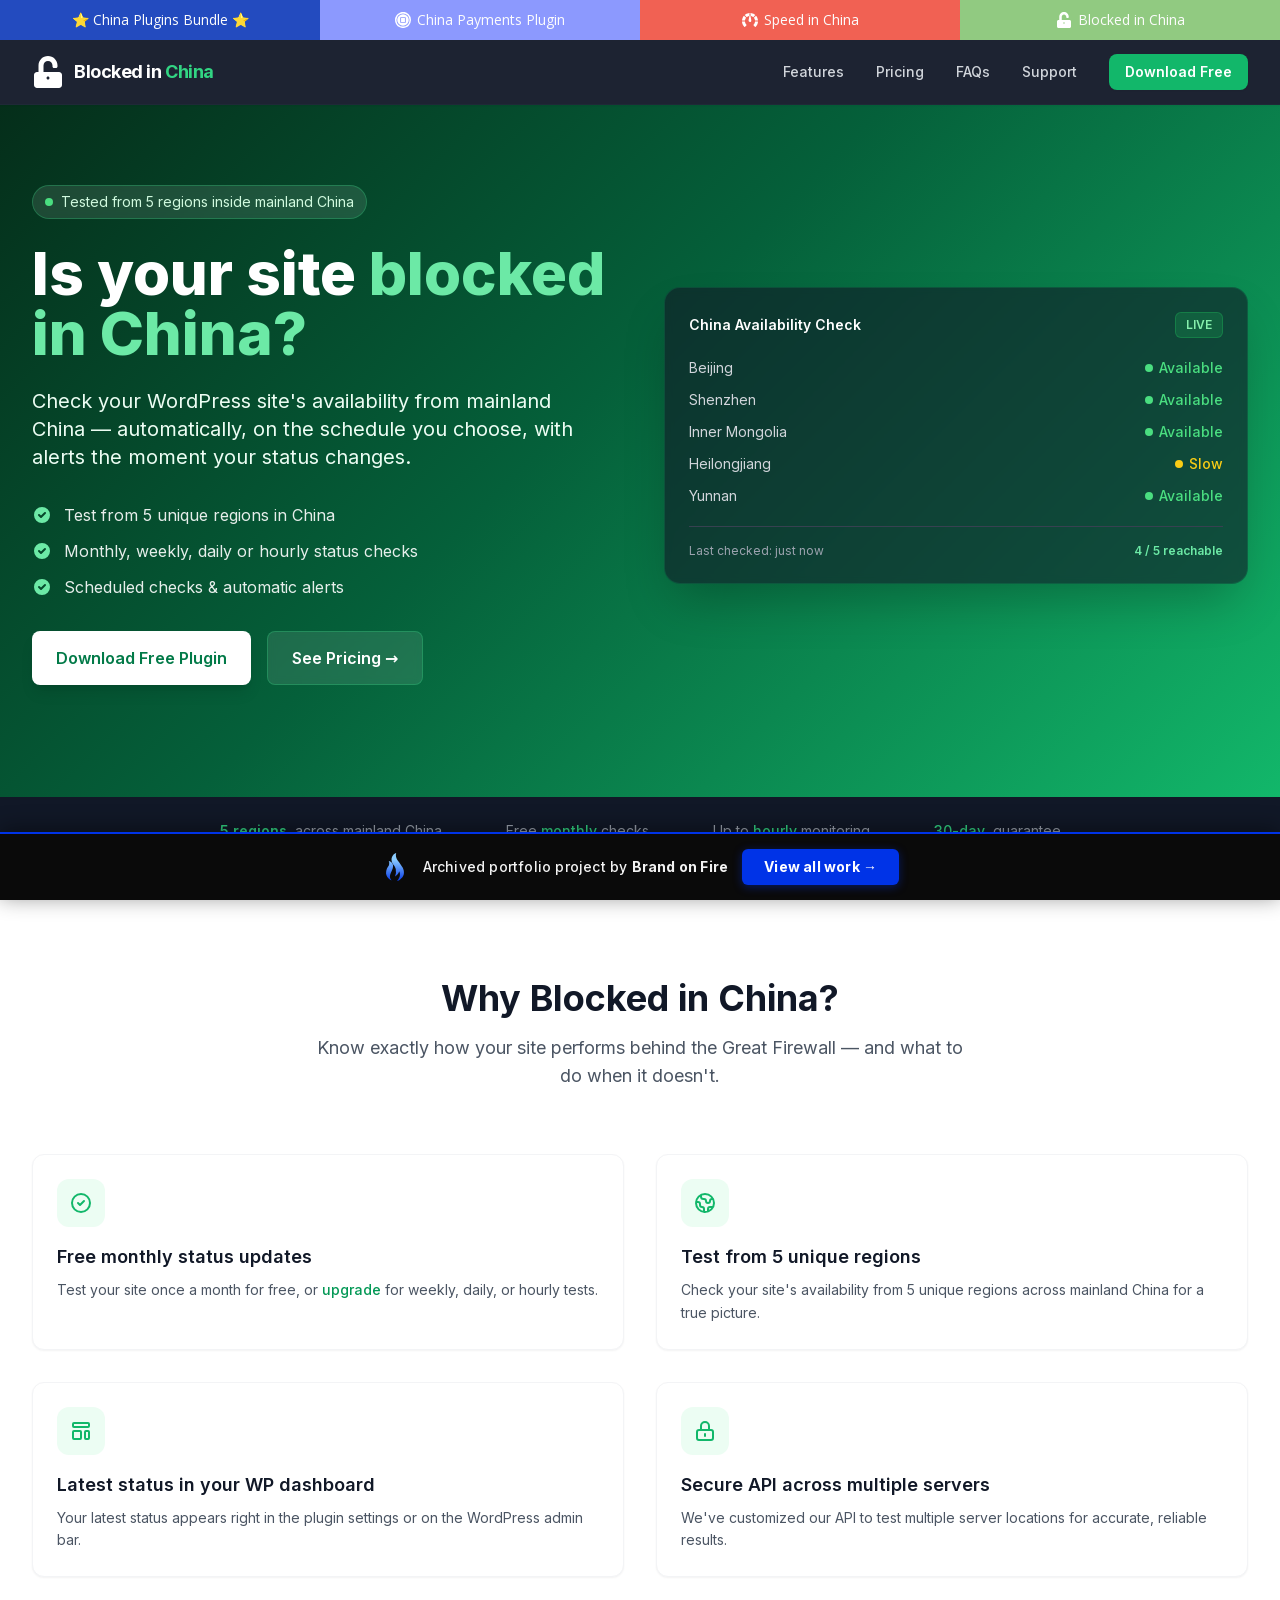
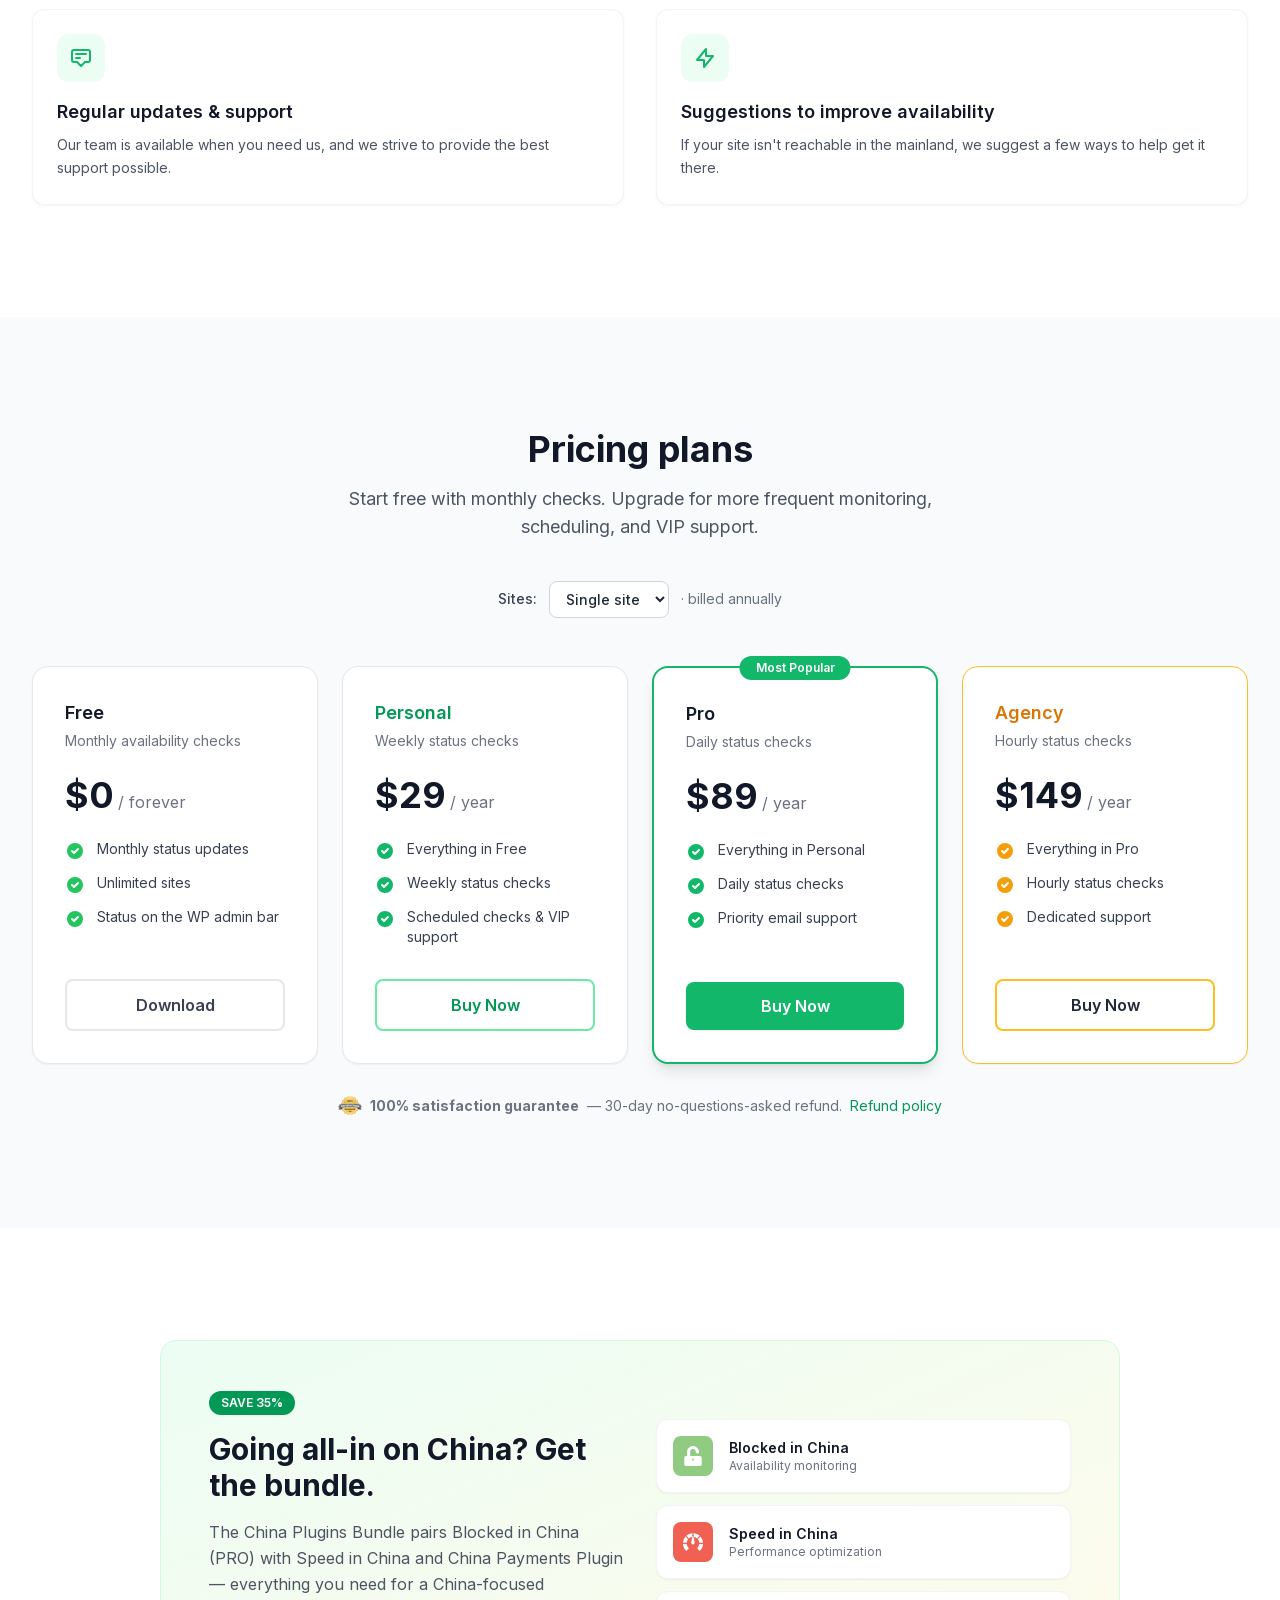
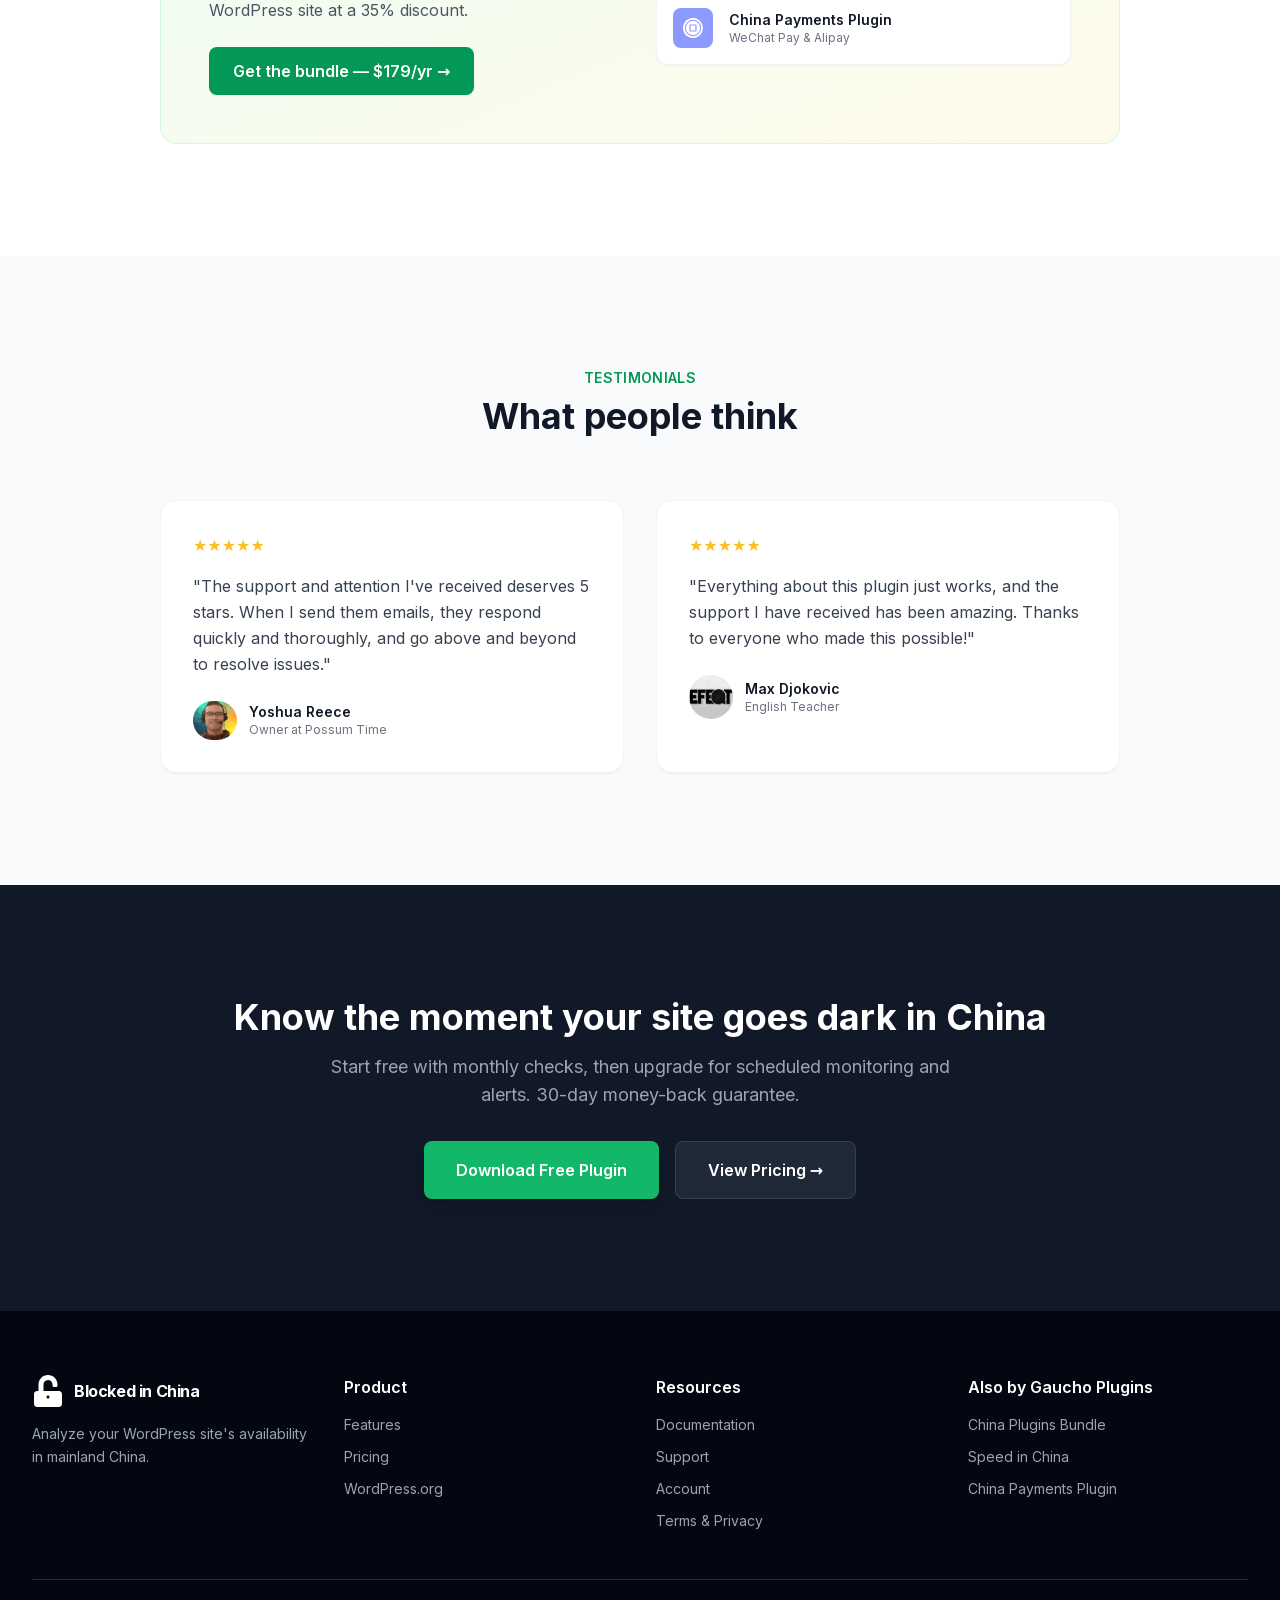
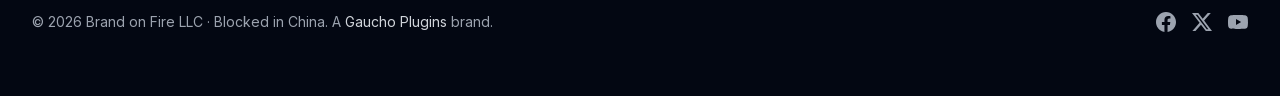
==== commit 5e971538: "Portfolio bar: brandonfire.com theme — flame icon, electric-blue accent, taller, larger button" ====
--- a/index.html
+++ b/index.html
@@ -1 +1 @@
-<!doctype html><html lang="en" class="scroll-smooth" data-bofp="0"><head><meta charset="utf-8"><link rel="icon" href="/assets/img/bic-icon.svg" type="image/svg+xml"><link rel="apple-touch-icon" href="/assets/img/bic-icon.svg"><meta name="viewport" content="width=device-width, initial-scale=1"><title>Blocked in China – Check Your WordPress Site's Availability in Mainland China</title><meta name="description" content="The Blocked in China WordPress plugin checks whether your website is reachable from mainland China — tested from 5 real regions, on a monthly, weekly, daily, or hourly schedule, with automatic alerts when your status changes."><meta name="keywords" content="is my website blocked in China, check website accessibility China, China firewall test, WordPress China availability, Great Firewall test, blocked in China plugin"><link rel="canonical" href="/"><meta property="og:type" content="website"><meta property="og:title" content="Blocked in China – Is Your WordPress Site Reachable from Mainland China?"><meta property="og:description" content="Check your WordPress site's availability from 5 regions inside mainland China — automatically, on the schedule you choose, with alerts when your status changes."><meta property="og:url" content="/"><meta property="og:site_name" content="Blocked in China"><meta property="og:image" content="/assets/img/checker-screenshot.png"><meta name="twitter:card" content="summary_large_image"><meta name="twitter:title" content="Blocked in China – Check Your Site's Mainland China Availability"><meta name="twitter:description" content="Is your WordPress site blocked in China? Test it from 5 mainland regions, automatically."><link rel="stylesheet" href="style.css"><style>[data-bofp="1"]{background-color:rgb(255, 255, 255)!important;color:rgb(31, 41, 55)!important}[data-bofp="2"]{background-color:rgba(17, 24, 39, 0.95)!important;color:rgb(31, 41, 55)!important}[data-bofp="3"]{background-color:rgb(17, 24, 39)!important;color:rgb(31, 41, 55)!important}[data-bofp="4"]{background-color:rgb(255, 255, 255)!important;color:rgb(31, 41, 55)!important}[data-bofp="5"]{background-color:rgb(248, 250, 252)!important;color:rgb(31, 41, 55)!important}[data-bofp="6"]{background-color:rgb(255, 255, 255)!important;color:rgb(31, 41, 55)!important}[data-bofp="7"]{background-color:rgb(248, 250, 252)!important;color:rgb(31, 41, 55)!important}[data-bofp="8"]{background-color:rgb(17, 24, 39)!important;color:rgb(31, 41, 55)!important}[data-bofp="9"]{background-color:rgb(3, 7, 18)!important;color:rgb(156, 163, 175)!important}</style><meta name="robots" content="noindex, nofollow"><style id="bof-noform">form,form *,fieldset,fieldset *,input,textarea,select,label.fusion-form-label,.wpcf7,.wpcf7 *,.fusion-form,.fusion-form *,.fusion-contact-form,.fusion-contact-form *,.elementor-form,.elementor-form *,.gform_wrapper,.gform_wrapper *,[class*="contact-form"],[class*="contact-form"] *,[id*="contact-form"],[id*="contact-form"] *{pointer-events:none!important;cursor:default!important;-webkit-user-select:none!important;user-select:none!important}</style></head><body class="font-sans text-gray-800 bg-white antialiased" data-bofp="1"><div class="gp-strip"><a href="https://chinaplugins.com/" class="gp-s-bundle">⭐ China Plugins Bundle ⭐</a><a href="https://chinapaymentsplugin.com/" class="gp-s-cpp"><span class="gp-icon"><svg xmlns="http://www.w3.org/2000/svg" viewBox="0 0 55 55"><path fill="#fff" d="M16.8,52.84A27.53,27.53,0,0,1,0,27.5,27.53,27.53,0,0,1,16.8,2.17,27.43,27.43,0,0,1,46.94,8.06a27.47,27.47,0,0,1,0,38.88,27.68,27.68,0,0,1-8.75,5.9,27.58,27.58,0,0,1-21.4,0ZM5,27.5A22.5,22.5,0,1,0,27.5,5,22.52,22.52,0,0,0,5,27.5Zm2.68,0A19.82,19.82,0,1,1,27.5,47.32,19.84,19.84,0,0,1,7.68,27.5Zm10.11-7.88V35.38a1.84,1.84,0,0,0,1.83,1.84H35.38a1.85,1.85,0,0,0,1.84-1.84V19.62a1.85,1.85,0,0,0-1.84-1.84H19.62a1.85,1.85,0,0,0-1.84,1.84h0Zm3.08,14.51V20.87H34.13V34.13Z"></path></svg></span>China Payments Plugin</a><a href="https://speedinchinaplugin.com/" class="gp-s-sic"><span class="gp-icon"><svg xmlns="http://www.w3.org/2000/svg" viewBox="0 0 75 66"><path fill="#fff" d="M12.547,66a1.055,1.055,0,0,1-.2-.02c-.569-.112-.649-.19-1.17-.7L11,65.116a44.951,44.951,0,0,1-7.673-10.9A34.6,34.6,0,0,1,.5,44.948,37.281,37.281,0,0,1,0,40.433H13.87a24.984,24.984,0,0,0,2.054,7.8,32.464,32.464,0,0,0,4.985,7.153,3.564,3.564,0,0,1,.453,1.259,2.631,2.631,0,0,1-.211,1.2l-7.643,7.767A1.607,1.607,0,0,1,12.547,66Zm50-.01a1.7,1.7,0,0,1-1.039-.484L53.848,57.84a2.621,2.621,0,0,1-.211-1.2,3.552,3.552,0,0,1,.453-1.259,32.411,32.411,0,0,0,4.985-7.153,25.185,25.185,0,0,0,2.054-7.8H75v.01a37.9,37.9,0,0,1-.5,4.5,34.6,34.6,0,0,1-2.831,9.27A44.952,44.952,0,0,1,64,65.116c-.11.106-.2.2-.282.277a1.442,1.442,0,0,1-1.029.586A1.027,1.027,0,0,1,62.542,65.99ZM75,35.889H61.069a23.519,23.519,0,0,0-1.48-6.754,29.844,29.844,0,0,0-3.806-6.386L65.57,12.741l.008.008a36.554,36.554,0,0,1,2.386,2.98,36.3,36.3,0,0,1,4.162,7.328A49.716,49.716,0,0,1,75,35.888Zm-61.069,0H0v-.006A49.8,49.8,0,0,1,2.874,23.056a36.315,36.315,0,0,1,4.162-7.328A35.609,35.609,0,0,1,9.43,12.741l9.788,10.008a29.714,29.714,0,0,0-3.806,6.386,23.751,23.751,0,0,0-1.48,6.753Zm8.487-16.271h0L12.6,9.64l.015-.012a79.218,79.218,0,0,1,6.541-4.654A30.831,30.831,0,0,1,23.9,2.64,38.621,38.621,0,0,1,29.85.829,53.184,53.184,0,0,1,35.378,0V4.8a4.075,4.075,0,0,0-.3.921c-.03.157-.751,3.892-1.642,8.6a18.535,18.535,0,0,0-4.528,1.214,31.123,31.123,0,0,0-6.494,4.083Zm30.241,0h0a31.148,31.148,0,0,0-6.495-4.083,18.493,18.493,0,0,0-4.4-1.2C40.8,9.557,40.007,5.809,40,5.771a4.157,4.157,0,0,0-.3-1.078V0h.016a53.828,53.828,0,0,1,5.512.828A38.585,38.585,0,0,1,51.179,2.64a30.8,30.8,0,0,1,4.743,2.333A79.869,79.869,0,0,1,62.477,9.64L52.66,19.618Z"></path><path fill="#fff" d="M24.431,24.4a2.1,2.1,0,0,0,.485-1.524,3.069,3.069,0,0,0-.5-1.326S11.9,2.959,10.866,1.926A6.775,6.775,0,0,0,9.183.6S4.41-1.286,1.672,1.639.382,8.481.382,8.481s-.011.42,1.348,2.2,19.79,13.7,19.79,13.7a3.088,3.088,0,0,0,1.349.592A2.1,2.1,0,0,0,24.431,24.4Z" transform="translate(37.287 44.82) rotate(-135)"></path></svg></span>Speed in China</a><a href="index.html" class="gp-s-bic active"><span class="gp-icon"><svg xmlns="http://www.w3.org/2000/svg" viewBox="0 0 448 512"><path fill="#fff" d="M400 256H152V152.9c0-39.6 31.7-72.5 71.3-72.9 40-.4 72.7 32.1 72.7 72v16c0 13.3 10.7 24 24 24h32c13.3 0 24-10.7 24-24v-16C376 68 307.5 0 223.5 0 139.5 0 72 68 72 152v104H48c-26.5 0-48 21.5-48 48v160c0 26.5 21.5 48 48 48h352c26.5 0 48-21.5 48-48V304c0-26.5-21.5-48-48-48zm-176 120c-13.3 0-24-10.7-24-24s10.7-24 24-24 24 10.7 24 24-10.7 24-24 24z"></path></svg></span>Blocked in China</a></div><header class="sticky top-0 z-50 bg-gray-900/95 backdrop-blur-sm border-b border-gray-800 shadow-sm" data-bofp="2"><nav class="max-w-7xl mx-auto px-4 sm:px-6 lg:px-8"><div class="flex items-center justify-between h-16"><a href="index.html" class="flex items-center gap-2.5" aria-label="Blocked in China home"><img src="_a/52802d5689e6.svg" alt="Blocked in China" class="w-8 h-8" decoding="sync"><span class="text-lg font-bold text-white tracking-tight">Blocked in <span class="text-brand-400">China</span></span></a><div class="hidden md:flex items-center gap-8"><a href="index.html" class="text-sm font-medium text-gray-300 hover:text-brand-400 transition-colors">Features</a><a href="index.html" class="text-sm font-medium text-gray-300 hover:text-brand-400 transition-colors">Pricing</a><a href="faq/index.html" class="text-sm font-medium text-gray-300 hover:text-brand-400 transition-colors">FAQs</a><a href="https://chinaplugins.com/support/" class="text-sm font-medium text-gray-300 hover:text-brand-400 transition-colors">Support</a><a href="https://wordpress.org/plugins/blocked-in-china/" target="_blank" rel="noopener" class="inline-flex items-center px-4 py-2 bg-brand-500 text-white text-sm font-semibold rounded-lg hover:bg-brand-600 transition-colors shadow-sm">Download Free</a></div><button id="mobile-menu-btn" class="md:hidden p-2 text-gray-300 hover:text-brand-400" aria-label="Toggle menu"><svg class="w-6 h-6" fill="none" stroke="currentColor" viewBox="0 0 24 24"><path stroke-linecap="round" stroke-linejoin="round" stroke-width="2" d="M4 6h16M4 12h16M4 18h16"></path></svg></button></div><div id="mobile-menu" class="hidden md:hidden pb-4"><div class="flex flex-col gap-3"><a href="index.html" class="text-sm font-medium text-gray-300 hover:text-brand-400 py-1">Features</a><a href="index.html" class="text-sm font-medium text-gray-300 hover:text-brand-400 py-1">Pricing</a><a href="faq/index.html" class="text-sm font-medium text-gray-300 hover:text-brand-400 py-1">FAQs</a><a href="https://chinaplugins.com/support/" class="text-sm font-medium text-gray-300 hover:text-brand-400 py-1">Support</a><a href="https://wordpress.org/plugins/blocked-in-china/" target="_blank" rel="noopener" class="inline-flex items-center justify-center w-full px-4 py-2 bg-brand-500 text-white text-sm font-semibold rounded-lg mt-2">Download Free</a></div></div></nav></header><main><section class="gradient-hero pt-16 pb-20 lg:pt-20 lg:pb-28"><div class="max-w-7xl mx-auto px-4 sm:px-6 lg:px-8"><div class="grid lg:grid-cols-2 gap-12 items-center"><div class="fade-in"><p class="inline-flex items-center gap-2 px-3 py-1.5 bg-white/10 rounded-full text-sm text-brand-100 mb-6 backdrop-blur-sm border border-brand-400/30"><span class="w-2 h-2 rounded-full bg-green-400 pulse-dot"></span>Tested from 5 regions inside mainland China</p><h1 class="text-4xl sm:text-5xl lg:text-6xl font-extrabold text-white leading-tight mb-6">Is your site <span class="text-brand-300">blocked in China?</span></h1><p class="text-lg lg:text-xl text-brand-50 mb-8 max-w-xl leading-relaxed">Check your WordPress site's availability from mainland China — automatically, on the schedule you choose, with alerts the moment your status changes.</p><ul class="space-y-3 mb-8"><li class="flex items-center gap-3 text-white/90"><svg class="w-5 h-5 text-brand-300 flex-shrink-0" fill="currentColor" viewBox="0 0 20 20"><path fill-rule="evenodd" d="M10 18a8 8 0 100-16 8 8 0 000 16zm3.707-9.293a1 1 0 00-1.414-1.414L9 10.586 7.707 9.293a1 1 0 00-1.414 1.414l2 2a1 1 0 001.414 0l4-4z" clip-rule="evenodd"></path></svg>Test from 5 unique regions in China</li><li class="flex items-center gap-3 text-white/90"><svg class="w-5 h-5 text-brand-300 flex-shrink-0" fill="currentColor" viewBox="0 0 20 20"><path fill-rule="evenodd" d="M10 18a8 8 0 100-16 8 8 0 000 16zm3.707-9.293a1 1 0 00-1.414-1.414L9 10.586 7.707 9.293a1 1 0 00-1.414 1.414l2 2a1 1 0 001.414 0l4-4z" clip-rule="evenodd"></path></svg>Monthly, weekly, daily or hourly status checks</li><li class="flex items-center gap-3 text-white/90"><svg class="w-5 h-5 text-brand-300 flex-shrink-0" fill="currentColor" viewBox="0 0 20 20"><path fill-rule="evenodd" d="M10 18a8 8 0 100-16 8 8 0 000 16zm3.707-9.293a1 1 0 00-1.414-1.414L9 10.586 7.707 9.293a1 1 0 00-1.414 1.414l2 2a1 1 0 001.414 0l4-4z" clip-rule="evenodd"></path></svg>Scheduled checks &amp; automatic alerts</li></ul><div class="flex flex-col sm:flex-row gap-4"><a href="https://wordpress.org/plugins/blocked-in-china/" target="_blank" rel="noopener" class="inline-flex items-center justify-center px-6 py-3.5 bg-white text-brand-700 font-semibold rounded-lg hover:bg-gray-100 transition-colors shadow-lg text-base">Download Free Plugin</a><a href="#pricing" class="inline-flex items-center justify-center px-6 py-3.5 bg-white/10 text-white font-semibold rounded-lg hover:bg-white/20 transition-colors border border-brand-400/30 text-base backdrop-blur-sm">See Pricing →</a></div></div><div class="fade-in hidden lg:block"><div class="bg-gray-900/60 backdrop-blur-sm rounded-2xl p-6 border border-brand-500/20 shadow-2xl"><div class="flex items-center justify-between mb-5"><span class="text-white font-semibold text-sm">China Availability Check</span><span class="px-2.5 py-1 rounded-md text-xs font-semibold bg-green-500/20 text-green-300 border border-green-500/30">LIVE</span></div><div class="space-y-3"><div class="flex items-center justify-between text-sm"><span class="text-gray-300">Beijing</span><span class="inline-flex items-center gap-1.5 text-green-400 font-medium"><span class="w-2 h-2 rounded-full bg-green-400"></span>Available</span></div><div class="flex items-center justify-between text-sm"><span class="text-gray-300">Shenzhen</span><span class="inline-flex items-center gap-1.5 text-green-400 font-medium"><span class="w-2 h-2 rounded-full bg-green-400"></span>Available</span></div><div class="flex items-center justify-between text-sm"><span class="text-gray-300">Inner Mongolia</span><span class="inline-flex items-center gap-1.5 text-green-400 font-medium"><span class="w-2 h-2 rounded-full bg-green-400"></span>Available</span></div><div class="flex items-center justify-between text-sm"><span class="text-gray-300">Heilongjiang</span><span class="inline-flex items-center gap-1.5 text-yellow-400 font-medium"><span class="w-2 h-2 rounded-full bg-yellow-400"></span>Slow</span></div><div class="flex items-center justify-between text-sm"><span class="text-gray-300">Yunnan</span><span class="inline-flex items-center gap-1.5 text-green-400 font-medium"><span class="w-2 h-2 rounded-full bg-green-400"></span>Available</span></div></div><div class="mt-5 pt-4 border-t border-gray-700 flex items-center justify-between"><span class="text-xs text-gray-400">Last checked: just now</span><span class="text-xs text-brand-300 font-semibold">4 / 5 reachable</span></div></div></div></div></div></section><section class="bg-gray-900 border-b border-gray-800 py-6" data-bofp="3"><div class="max-w-7xl mx-auto px-4 sm:px-6 lg:px-8"><div class="flex flex-wrap items-center justify-center gap-6 lg:gap-16 text-sm text-gray-400"><div class="flex items-center gap-2"><span class="text-brand-400 font-semibold">5 regions</span> across mainland China</div><div>Free <span class="text-brand-400 font-medium">monthly</span> checks</div><div>Up to <span class="text-brand-400 font-medium">hourly</span> monitoring</div><div class="flex items-center gap-2"><span class="text-brand-400 font-medium">30-day</span> guarantee</div></div></div></section><section class="py-20 lg:py-28 bg-white" id="features" data-bofp="4"><div class="max-w-7xl mx-auto px-4 sm:px-6 lg:px-8"><div class="text-center mb-16"><h2 class="text-3xl sm:text-4xl font-bold text-gray-900 mb-4">Why Blocked in China?</h2><p class="text-lg text-gray-600 max-w-2xl mx-auto">Know exactly how your site performs behind the Great Firewall — and what to do when it doesn't.</p></div><div class="grid sm:grid-cols-2 lg:grid-cols-3 gap-6 lg:gap-8"><div class="bg-white rounded-xl p-6 border border-gray-100 card-hover shadow-sm"><div class="w-12 h-12 bg-brand-50 rounded-xl flex items-center justify-center mb-4"><svg class="w-6 h-6 text-brand-500" fill="none" stroke="currentColor" viewBox="0 0 24 24"><path stroke-linecap="round" stroke-linejoin="round" stroke-width="2" d="M9 12l2 2 4-4m6 2a9 9 0 11-18 0 9 9 0 0118 0z"></path></svg></div><h3 class="text-lg font-semibold text-gray-900 mb-2">Free monthly status updates</h3><p class="text-gray-600 text-sm leading-relaxed">Test your site once a month for free, or <a href="#pricing" class="text-brand-600 font-medium hover:text-brand-700">upgrade</a> for weekly, daily, or hourly tests.</p></div><div class="bg-white rounded-xl p-6 border border-gray-100 card-hover shadow-sm"><div class="w-12 h-12 bg-brand-50 rounded-xl flex items-center justify-center mb-4"><svg class="w-6 h-6 text-brand-500" fill="none" stroke="currentColor" viewBox="0 0 24 24"><path stroke-linecap="round" stroke-linejoin="round" stroke-width="2" d="M3.055 11H5a2 2 0 012 2v1a2 2 0 002 2 2 2 0 012 2v2.945M8 3.935V5.5A2.5 2.5 0 0010.5 8h.5a2 2 0 012 2 2 2 0 104 0 2 2 0 012-2h1.064M15 20.488V18a2 2 0 012-2h3.064M21 12a9 9 0 11-18 0 9 9 0 0118 0z"></path></svg></div><h3 class="text-lg font-semibold text-gray-900 mb-2">Test from 5 unique regions</h3><p class="text-gray-600 text-sm leading-relaxed">Check your site's availability from 5 unique regions across mainland China for a true picture.</p></div><div class="bg-white rounded-xl p-6 border border-gray-100 card-hover shadow-sm"><div class="w-12 h-12 bg-brand-50 rounded-xl flex items-center justify-center mb-4"><svg class="w-6 h-6 text-brand-500" fill="none" stroke="currentColor" viewBox="0 0 24 24"><path stroke-linecap="round" stroke-linejoin="round" stroke-width="2" d="M4 5a1 1 0 011-1h14a1 1 0 011 1v2a1 1 0 01-1 1H5a1 1 0 01-1-1V5zM4 13a1 1 0 011-1h6a1 1 0 011 1v6a1 1 0 01-1 1H5a1 1 0 01-1-1v-6zM16 13a1 1 0 011-1h2a1 1 0 011 1v6a1 1 0 01-1 1h-2a1 1 0 01-1-1v-6z"></path></svg></div><h3 class="text-lg font-semibold text-gray-900 mb-2">Latest status in your WP dashboard</h3><p class="text-gray-600 text-sm leading-relaxed">Your latest status appears right in the plugin settings or on the WordPress admin bar.</p></div><div class="bg-white rounded-xl p-6 border border-gray-100 card-hover shadow-sm"><div class="w-12 h-12 bg-brand-50 rounded-xl flex items-center justify-center mb-4"><svg class="w-6 h-6 text-brand-500" fill="none" stroke="currentColor" viewBox="0 0 24 24"><path stroke-linecap="round" stroke-linejoin="round" stroke-width="2" d="M12 15v2m-6 4h12a2 2 0 002-2v-6a2 2 0 00-2-2H6a2 2 0 00-2 2v6a2 2 0 002 2zm10-10V7a4 4 0 00-8 0v4h8z"></path></svg></div><h3 class="text-lg font-semibold text-gray-900 mb-2">Secure API across multiple servers</h3><p class="text-gray-600 text-sm leading-relaxed">We've customized our API to test multiple server locations for accurate, reliable results.</p></div><div class="bg-white rounded-xl p-6 border border-gray-100 card-hover shadow-sm"><div class="w-12 h-12 bg-brand-50 rounded-xl flex items-center justify-center mb-4"><svg class="w-6 h-6 text-brand-500" fill="none" stroke="currentColor" viewBox="0 0 24 24"><path stroke-linecap="round" stroke-linejoin="round" stroke-width="2" d="M7 8h10M7 12h4m1 8l-4-4H5a2 2 0 01-2-2V6a2 2 0 012-2h14a2 2 0 012 2v8a2 2 0 01-2 2h-3l-4 4z"></path></svg></div><h3 class="text-lg font-semibold text-gray-900 mb-2">Regular updates &amp; support</h3><p class="text-gray-600 text-sm leading-relaxed">Our team is available when you need us, and we strive to provide the best support possible.</p></div><div class="bg-white rounded-xl p-6 border border-gray-100 card-hover shadow-sm"><div class="w-12 h-12 bg-brand-50 rounded-xl flex items-center justify-center mb-4"><svg class="w-6 h-6 text-brand-500" fill="none" stroke="currentColor" viewBox="0 0 24 24"><path stroke-linecap="round" stroke-linejoin="round" stroke-width="2" d="M13 10V3L4 14h7v7l9-11h-7z"></path></svg></div><h3 class="text-lg font-semibold text-gray-900 mb-2">Suggestions to improve availability</h3><p class="text-gray-600 text-sm leading-relaxed">If your site isn't reachable in the mainland, we suggest a few ways to help get it there.</p></div></div></div></section><section class="py-20 lg:py-28 bg-surface-50" id="pricing" data-bofp="5"><div class="max-w-7xl mx-auto px-4 sm:px-6 lg:px-8"><div class="text-center mb-10"><h2 class="text-3xl sm:text-4xl font-bold text-gray-900 mb-4">Pricing plans</h2><p class="text-lg text-gray-600 max-w-2xl mx-auto">Start free with monthly checks. Upgrade for more frequent monitoring, scheduling, and VIP support.</p></div><div class="flex items-center justify-center gap-3 mb-12"><label for="site-count" class="text-sm font-medium text-gray-700">Sites:</label><select id="site-count" class="rounded-lg border border-gray-300 bg-white px-3 py-2 text-sm font-medium text-gray-800 focus:border-brand-500 focus:ring-brand-500"><option value="1">Single site</option><option value="3">3 sites</option><option value="10">10 sites</option><option value="25">25 sites</option></select><span class="text-sm text-gray-500">· billed annually</span></div><div class="grid md:grid-cols-2 lg:grid-cols-4 gap-6"><div class="bg-white rounded-2xl p-8 border border-gray-200 shadow-sm flex flex-col"><h3 class="text-lg font-semibold text-gray-900 mb-1">Free</h3><p class="text-sm text-gray-500 mb-6">Monthly availability checks</p><div class="flex items-baseline gap-1 mb-6"><span class="text-4xl font-bold text-gray-900">$0</span><span class="text-gray-500">/ forever</span></div><ul class="space-y-3 mb-8 flex-grow text-sm text-gray-700"><li class="flex items-start gap-3"><svg class="w-5 h-5 text-green-500 flex-shrink-0 mt-0.5" fill="currentColor" viewBox="0 0 20 20"><path fill-rule="evenodd" d="M10 18a8 8 0 100-16 8 8 0 000 16zm3.707-9.293a1 1 0 00-1.414-1.414L9 10.586 7.707 9.293a1 1 0 00-1.414 1.414l2 2a1 1 0 001.414 0l4-4z" clip-rule="evenodd"></path></svg>Monthly status updates</li><li class="flex items-start gap-3"><svg class="w-5 h-5 text-green-500 flex-shrink-0 mt-0.5" fill="currentColor" viewBox="0 0 20 20"><path fill-rule="evenodd" d="M10 18a8 8 0 100-16 8 8 0 000 16zm3.707-9.293a1 1 0 00-1.414-1.414L9 10.586 7.707 9.293a1 1 0 00-1.414 1.414l2 2a1 1 0 001.414 0l4-4z" clip-rule="evenodd"></path></svg>Unlimited sites</li><li class="flex items-start gap-3"><svg class="w-5 h-5 text-green-500 flex-shrink-0 mt-0.5" fill="currentColor" viewBox="0 0 20 20"><path fill-rule="evenodd" d="M10 18a8 8 0 100-16 8 8 0 000 16zm3.707-9.293a1 1 0 00-1.414-1.414L9 10.586 7.707 9.293a1 1 0 00-1.414 1.414l2 2a1 1 0 001.414 0l4-4z" clip-rule="evenodd"></path></svg>Status on the WP admin bar</li></ul><a href="https://wordpress.org/plugins/blocked-in-china/" target="_blank" rel="noopener" class="block w-full text-center px-6 py-3 border-2 border-gray-200 text-gray-700 font-semibold rounded-lg hover:border-brand-300 hover:text-brand-600 transition-colors">Download</a></div><div class="bg-white rounded-2xl p-8 border border-gray-200 shadow-sm flex flex-col"><h3 class="text-lg font-semibold text-brand-600 mb-1">Personal</h3><p class="text-sm text-gray-500 mb-6">Weekly status checks</p><div class="flex items-baseline gap-1 mb-6"><span class="text-4xl font-bold text-gray-900" id="personal-price">$29</span><span class="text-gray-500">/ year</span></div><ul class="space-y-3 mb-8 flex-grow text-sm text-gray-700"><li class="flex items-start gap-3"><svg class="w-5 h-5 text-brand-500 flex-shrink-0 mt-0.5" fill="currentColor" viewBox="0 0 20 20"><path fill-rule="evenodd" d="M10 18a8 8 0 100-16 8 8 0 000 16zm3.707-9.293a1 1 0 00-1.414-1.414L9 10.586 7.707 9.293a1 1 0 00-1.414 1.414l2 2a1 1 0 001.414 0l4-4z" clip-rule="evenodd"></path></svg>Everything in Free</li><li class="flex items-start gap-3"><svg class="w-5 h-5 text-brand-500 flex-shrink-0 mt-0.5" fill="currentColor" viewBox="0 0 20 20"><path fill-rule="evenodd" d="M10 18a8 8 0 100-16 8 8 0 000 16zm3.707-9.293a1 1 0 00-1.414-1.414L9 10.586 7.707 9.293a1 1 0 00-1.414 1.414l2 2a1 1 0 001.414 0l4-4z" clip-rule="evenodd"></path></svg>Weekly status checks</li><li class="flex items-start gap-3"><svg class="w-5 h-5 text-brand-500 flex-shrink-0 mt-0.5" fill="currentColor" viewBox="0 0 20 20"><path fill-rule="evenodd" d="M10 18a8 8 0 100-16 8 8 0 000 16zm3.707-9.293a1 1 0 00-1.414-1.414L9 10.586 7.707 9.293a1 1 0 00-1.414 1.414l2 2a1 1 0 001.414 0l4-4z" clip-rule="evenodd"></path></svg>Scheduled checks &amp; VIP support</li></ul><a href="#" data-tier="personal" class="bic-buy block w-full text-center px-6 py-3 border-2 border-brand-300 text-brand-600 font-semibold rounded-lg hover:bg-brand-50 transition-colors">Buy Now</a></div><div class="bg-white rounded-2xl p-8 border-2 border-brand-500 shadow-lg relative flex flex-col"><div class="absolute -top-3 left-1/2 -translate-x-1/2 px-4 py-1 bg-brand-500 text-white text-xs font-semibold rounded-full">Most Popular</div><h3 class="text-lg font-semibold text-gray-900 mb-1">Pro</h3><p class="text-sm text-gray-500 mb-6">Daily status checks</p><div class="flex items-baseline gap-1 mb-6"><span class="text-4xl font-bold text-gray-900" id="pro-price">$89</span><span class="text-gray-500">/ year</span></div><ul class="space-y-3 mb-8 flex-grow text-sm text-gray-700"><li class="flex items-start gap-3"><svg class="w-5 h-5 text-brand-500 flex-shrink-0 mt-0.5" fill="currentColor" viewBox="0 0 20 20"><path fill-rule="evenodd" d="M10 18a8 8 0 100-16 8 8 0 000 16zm3.707-9.293a1 1 0 00-1.414-1.414L9 10.586 7.707 9.293a1 1 0 00-1.414 1.414l2 2a1 1 0 001.414 0l4-4z" clip-rule="evenodd"></path></svg>Everything in Personal</li><li class="flex items-start gap-3"><svg class="w-5 h-5 text-brand-500 flex-shrink-0 mt-0.5" fill="currentColor" viewBox="0 0 20 20"><path fill-rule="evenodd" d="M10 18a8 8 0 100-16 8 8 0 000 16zm3.707-9.293a1 1 0 00-1.414-1.414L9 10.586 7.707 9.293a1 1 0 00-1.414 1.414l2 2a1 1 0 001.414 0l4-4z" clip-rule="evenodd"></path></svg>Daily status checks</li><li class="flex items-start gap-3"><svg class="w-5 h-5 text-brand-500 flex-shrink-0 mt-0.5" fill="currentColor" viewBox="0 0 20 20"><path fill-rule="evenodd" d="M10 18a8 8 0 100-16 8 8 0 000 16zm3.707-9.293a1 1 0 00-1.414-1.414L9 10.586 7.707 9.293a1 1 0 00-1.414 1.414l2 2a1 1 0 001.414 0l4-4z" clip-rule="evenodd"></path></svg>Priority email support</li></ul><a href="#" data-tier="pro" class="bic-buy block w-full text-center px-6 py-3 bg-brand-500 text-white font-semibold rounded-lg hover:bg-brand-600 transition-colors shadow-sm">Buy Now</a></div><div class="bg-white rounded-2xl p-8 border border-gold-400 shadow-sm flex flex-col"><h3 class="text-lg font-semibold text-gold-600 mb-1">Agency</h3><p class="text-sm text-gray-500 mb-6">Hourly status checks</p><div class="flex items-baseline gap-1 mb-6"><span class="text-4xl font-bold text-gray-900" id="agency-price">$149</span><span class="text-gray-500">/ year</span></div><ul class="space-y-3 mb-8 flex-grow text-sm text-gray-700"><li class="flex items-start gap-3"><svg class="w-5 h-5 text-gold-500 flex-shrink-0 mt-0.5" fill="currentColor" viewBox="0 0 20 20"><path fill-rule="evenodd" d="M10 18a8 8 0 100-16 8 8 0 000 16zm3.707-9.293a1 1 0 00-1.414-1.414L9 10.586 7.707 9.293a1 1 0 00-1.414 1.414l2 2a1 1 0 001.414 0l4-4z" clip-rule="evenodd"></path></svg>Everything in Pro</li><li class="flex items-start gap-3"><svg class="w-5 h-5 text-gold-500 flex-shrink-0 mt-0.5" fill="currentColor" viewBox="0 0 20 20"><path fill-rule="evenodd" d="M10 18a8 8 0 100-16 8 8 0 000 16zm3.707-9.293a1 1 0 00-1.414-1.414L9 10.586 7.707 9.293a1 1 0 00-1.414 1.414l2 2a1 1 0 001.414 0l4-4z" clip-rule="evenodd"></path></svg>Hourly status checks</li><li class="flex items-start gap-3"><svg class="w-5 h-5 text-gold-500 flex-shrink-0 mt-0.5" fill="currentColor" viewBox="0 0 20 20"><path fill-rule="evenodd" d="M10 18a8 8 0 100-16 8 8 0 000 16zm3.707-9.293a1 1 0 00-1.414-1.414L9 10.586 7.707 9.293a1 1 0 00-1.414 1.414l2 2a1 1 0 001.414 0l4-4z" clip-rule="evenodd"></path></svg>Dedicated support</li></ul><a href="#" data-tier="agency" class="bic-buy block w-full text-center px-6 py-3 border-2 border-gold-400 text-gold-700 font-semibold rounded-lg hover:bg-gold-50 transition-colors">Buy Now</a></div></div><p class="text-center text-sm text-gray-500 mt-8 flex items-center justify-center gap-2"><img src="_a/3076e0c134ed.svg" alt="" class="w-6 h-6" width="24" height="24" decoding="sync"><strong>100% satisfaction guarantee</strong> — 30-day no-questions-asked refund. <a href="https://freemius.com/product/6351/blocked-in-china/legal/eula/#refund_policy" target="_blank" rel="noopener" class="text-brand-600 hover:underline">Refund policy</a></p></div></section><section class="py-20 lg:py-28 bg-white" data-bofp="6"><div class="max-w-5xl mx-auto px-4 sm:px-6 lg:px-8"><div class="bg-gradient-to-br from-brand-50 to-gold-50 rounded-2xl p-8 lg:p-12 border border-brand-100"><div class="grid lg:grid-cols-2 gap-8 items-center"><div><span class="inline-flex items-center gap-2 px-3 py-1 bg-brand-600 text-white text-xs font-semibold rounded-full mb-4">SAVE 35%</span><h2 class="text-2xl lg:text-3xl font-bold text-gray-900 mb-4">Going all-in on China? Get the bundle.</h2><p class="text-gray-600 leading-relaxed mb-6">The China Plugins Bundle pairs Blocked in China (PRO) with Speed in China and China Payments Plugin — everything you need for a China-focused WordPress site at a 35% discount.</p><a href="https://chinaplugins.com/?utm_source=blockedinchina&amp;utm_medium=bundle-band&amp;utm_campaign=bundle" target="_blank" rel="noopener" class="inline-flex items-center px-6 py-3 bg-brand-600 text-white font-semibold rounded-lg hover:bg-brand-700 transition-colors shadow-sm">Get the bundle — $179/yr →</a></div><div class="space-y-3"><div class="bg-white rounded-xl p-4 border border-gray-100 shadow-sm flex items-center gap-4"><span class="w-10 h-10 rounded-lg flex items-center justify-center flex-shrink-0" style="background:#91CA81"><svg class="w-5 h-5" fill="#fff" viewBox="0 0 448 512"><path fill="#fff" d="M400 256H152V152.9c0-39.6 31.7-72.5 71.3-72.9 40-.4 72.7 32.1 72.7 72v16c0 13.3 10.7 24 24 24h32c13.3 0 24-10.7 24-24v-16C376 68 307.5 0 223.5 0 139.5 0 72 68 72 152v104H48c-26.5 0-48 21.5-48 48v160c0 26.5 21.5 48 48 48h352c26.5 0 48-21.5 48-48V304c0-26.5-21.5-48-48-48zm-176 120c-13.3 0-24-10.7-24-24s10.7-24 24-24 24 10.7 24 24-10.7 24-24 24z"></path></svg></span><div><div class="font-semibold text-gray-900 text-sm">Blocked in China</div><div class="text-gray-500 text-xs">Availability monitoring</div></div></div><div class="bg-white rounded-xl p-4 border border-gray-100 shadow-sm flex items-center gap-4"><span class="w-10 h-10 rounded-lg flex items-center justify-center flex-shrink-0" style="background:#F16153"><svg class="w-5 h-5" fill="#fff" viewBox="0 0 75 66"><path fill="#fff" d="M12.547,66a1.055,1.055,0,0,1-.2-.02c-.569-.112-.649-.19-1.17-.7L11,65.116a44.951,44.951,0,0,1-7.673-10.9A34.6,34.6,0,0,1,.5,44.948,37.281,37.281,0,0,1,0,40.433H13.87a24.984,24.984,0,0,0,2.054,7.8,32.464,32.464,0,0,0,4.985,7.153,3.564,3.564,0,0,1,.453,1.259,2.631,2.631,0,0,1-.211,1.2l-7.643,7.767A1.607,1.607,0,0,1,12.547,66Zm50-.01a1.7,1.7,0,0,1-1.039-.484L53.848,57.84a2.621,2.621,0,0,1-.211-1.2,3.552,3.552,0,0,1,.453-1.259,32.411,32.411,0,0,0,4.985-7.153,25.185,25.185,0,0,0,2.054-7.8H75v.01a37.9,37.9,0,0,1-.5,4.5,34.6,34.6,0,0,1-2.831,9.27A44.952,44.952,0,0,1,64,65.116c-.11.106-.2.2-.282.277a1.442,1.442,0,0,1-1.029.586A1.027,1.027,0,0,1,62.542,65.99ZM75,35.889H61.069a23.519,23.519,0,0,0-1.48-6.754,29.844,29.844,0,0,0-3.806-6.386L65.57,12.741l.008.008a36.554,36.554,0,0,1,2.386,2.98,36.3,36.3,0,0,1,4.162,7.328A49.716,49.716,0,0,1,75,35.888Zm-61.069,0H0v-.006A49.8,49.8,0,0,1,2.874,23.056a36.315,36.315,0,0,1,4.162-7.328A35.609,35.609,0,0,1,9.43,12.741l9.788,10.008a29.714,29.714,0,0,0-3.806,6.386,23.751,23.751,0,0,0-1.48,6.753Zm8.487-16.271h0L12.6,9.64l.015-.012a79.218,79.218,0,0,1,6.541-4.654A30.831,30.831,0,0,1,23.9,2.64,38.621,38.621,0,0,1,29.85.829,53.184,53.184,0,0,1,35.378,0V4.8a4.075,4.075,0,0,0-.3.921c-.03.157-.751,3.892-1.642,8.6a18.535,18.535,0,0,0-4.528,1.214,31.123,31.123,0,0,0-6.494,4.083Zm30.241,0h0a31.148,31.148,0,0,0-6.495-4.083,18.493,18.493,0,0,0-4.4-1.2C40.8,9.557,40.007,5.809,40,5.771a4.157,4.157,0,0,0-.3-1.078V0h.016a53.828,53.828,0,0,1,5.512.828A38.585,38.585,0,0,1,51.179,2.64a30.8,30.8,0,0,1,4.743,2.333A79.869,79.869,0,0,1,62.477,9.64L52.66,19.618Z"></path><path fill="#fff" d="M24.431,24.4a2.1,2.1,0,0,0,.485-1.524,3.069,3.069,0,0,0-.5-1.326S11.9,2.959,10.866,1.926A6.775,6.775,0,0,0,9.183.6S4.41-1.286,1.672,1.639.382,8.481.382,8.481s-.011.42,1.348,2.2,19.79,13.7,19.79,13.7a3.088,3.088,0,0,0,1.349.592A2.1,2.1,0,0,0,24.431,24.4Z" transform="translate(37.287 44.82) rotate(-135)"></path></svg></span><div><div class="font-semibold text-gray-900 text-sm">Speed in China</div><div class="text-gray-500 text-xs">Performance optimization</div></div></div><div class="bg-white rounded-xl p-4 border border-gray-100 shadow-sm flex items-center gap-4"><span class="w-10 h-10 rounded-lg flex items-center justify-center flex-shrink-0" style="background:#8C99FE"><svg class="w-5 h-5" fill="#fff" viewBox="0 0 55 55"><path fill="#fff" d="M16.8,52.84A27.53,27.53,0,0,1,0,27.5,27.53,27.53,0,0,1,16.8,2.17,27.43,27.43,0,0,1,46.94,8.06a27.47,27.47,0,0,1,0,38.88,27.68,27.68,0,0,1-8.75,5.9,27.58,27.58,0,0,1-21.4,0ZM5,27.5A22.5,22.5,0,1,0,27.5,5,22.52,22.52,0,0,0,5,27.5Zm2.68,0A19.82,19.82,0,1,1,27.5,47.32,19.84,19.84,0,0,1,7.68,27.5Zm10.11-7.88V35.38a1.84,1.84,0,0,0,1.83,1.84H35.38a1.85,1.85,0,0,0,1.84-1.84V19.62a1.85,1.85,0,0,0-1.84-1.84H19.62a1.85,1.85,0,0,0-1.84,1.84h0Zm3.08,14.51V20.87H34.13V34.13Z"></path></svg></span><div><div class="font-semibold text-gray-900 text-sm">China Payments Plugin</div><div class="text-gray-500 text-xs">WeChat Pay &amp; Alipay</div></div></div></div></div></div></div></section><section class="py-20 lg:py-28 bg-surface-50" data-bofp="7"><div class="max-w-5xl mx-auto px-4 sm:px-6 lg:px-8"><div class="text-center mb-16"><p class="text-sm font-semibold text-brand-600 uppercase tracking-wide mb-2">Testimonials</p><h2 class="text-3xl sm:text-4xl font-bold text-gray-900">What people think</h2></div><div class="grid md:grid-cols-2 gap-8"><figure class="bg-white rounded-2xl p-8 border border-gray-100 shadow-sm"><div class="flex gap-1 mb-4 text-gold-400">★★★★★</div><blockquote class="text-gray-700 leading-relaxed mb-6">"The support and attention I've received deserves 5 stars. When I send them emails, they respond quickly and thoroughly, and go above and beyond to resolve issues."</blockquote><figcaption class="flex items-center gap-3"><img src="_a/678b0f02c98e.webp" alt="Yoshua Reece" width="44" height="44" class="w-11 h-11 rounded-full object-cover" decoding="sync"><span><span class="block font-semibold text-gray-900 text-sm">Yoshua Reece</span><span class="block text-gray-500 text-xs">Owner at Possum Time</span></span></figcaption></figure><figure class="bg-white rounded-2xl p-8 border border-gray-100 shadow-sm"><div class="flex gap-1 mb-4 text-gold-400">★★★★★</div><blockquote class="text-gray-700 leading-relaxed mb-6">"Everything about this plugin just works, and the support I have received has been amazing. Thanks to everyone who made this possible!"</blockquote><figcaption class="flex items-center gap-3"><img src="_a/c38c59522ec8.webp" alt="Max Djokovic" width="44" height="44" class="w-11 h-11 rounded-full object-cover" decoding="sync"><span><span class="block font-semibold text-gray-900 text-sm">Max Djokovic</span><span class="block text-gray-500 text-xs">English Teacher</span></span></figcaption></figure></div></div></section><section class="py-20 lg:py-28 bg-gray-900" data-bofp="8"><div class="max-w-4xl mx-auto px-4 sm:px-6 lg:px-8 text-center"><h2 class="text-3xl sm:text-4xl font-bold text-white mb-4">Know the moment your site goes dark in China</h2><p class="text-lg text-gray-400 mb-8 max-w-2xl mx-auto">Start free with monthly checks, then upgrade for scheduled monitoring and alerts. 30-day money-back guarantee.</p><div class="flex flex-col sm:flex-row gap-4 justify-center"><a href="https://wordpress.org/plugins/blocked-in-china/" target="_blank" rel="noopener" class="inline-flex items-center justify-center px-8 py-4 bg-brand-500 text-white font-semibold rounded-lg hover:bg-brand-600 transition-colors shadow-lg text-base">Download Free Plugin</a><a href="#pricing" class="inline-flex items-center justify-center px-8 py-4 bg-gray-800 text-white font-semibold rounded-lg hover:bg-gray-700 transition-colors border border-gray-700 text-base">View Pricing →</a></div></div></section></main><footer class="bg-gray-950 text-gray-400 py-16" data-bofp="9"><div class="max-w-7xl mx-auto px-4 sm:px-6 lg:px-8"><div class="grid sm:grid-cols-2 lg:grid-cols-4 gap-8 mb-12"><div class="sm:col-span-2 lg:col-span-1"><div class="flex items-center gap-2.5 mb-4"><img src="_a/52802d5689e6.svg" alt="Blocked in China" class="w-8 h-8" decoding="sync"><span class="text-base font-bold text-white tracking-tight">Blocked in China</span></div><p class="text-sm leading-relaxed">Analyze your WordPress site's availability in mainland China.</p></div><div><h4 class="text-white font-semibold mb-4">Product</h4><ul class="space-y-3 text-sm"><li><a href="#features" class="hover:text-brand-400 transition-colors">Features</a></li><li><a href="#pricing" class="hover:text-brand-400 transition-colors">Pricing</a></li><li><a href="https://wordpress.org/plugins/blocked-in-china/" target="_blank" rel="noopener" class="hover:text-brand-400 transition-colors">WordPress.org</a></li></ul></div><div><h4 class="text-white font-semibold mb-4">Resources</h4><ul class="space-y-3 text-sm"><li><a href="https://docs.blockedinchinaplugin.com/" target="_blank" rel="noopener" class="hover:text-brand-400 transition-colors">Documentation</a></li><li><a href="https://chinaplugins.com/support/" target="_blank" rel="noopener" class="hover:text-brand-400 transition-colors">Support</a></li><li><a href="https://gauchoplugins.com/account/" target="_blank" rel="noopener" class="hover:text-brand-400 transition-colors">Account</a></li><li><a href="terms-conditions-privacy-policy/index.html" class="hover:text-brand-400 transition-colors">Terms &amp; Privacy</a></li></ul></div><div><h4 class="text-white font-semibold mb-4">Also by Gaucho Plugins</h4><ul class="space-y-3 text-sm"><li><a href="https://chinaplugins.com/" target="_blank" rel="noopener" class="hover:text-brand-400 transition-colors">China Plugins Bundle</a></li><li><a href="https://speedinchinaplugin.com/" target="_blank" rel="noopener" class="hover:text-brand-400 transition-colors">Speed in China</a></li><li><a href="https://chinapaymentsplugin.com/" target="_blank" rel="noopener" class="hover:text-brand-400 transition-colors">China Payments Plugin</a></li></ul></div></div><div class="border-t border-gray-800 pt-8 flex flex-col sm:flex-row items-center justify-between gap-4 text-sm"><p>© 2026 Brand on Fire LLC · Blocked in China. A <a href="https://gauchoplugins.com/" target="_blank" rel="noopener" class="text-gray-300 hover:text-brand-400">Gaucho Plugins</a> brand.</p><div class="flex items-center gap-4"><a href="https://facebook.com/chinawordpressplugins" target="_blank" rel="noopener" aria-label="Facebook" class="hover:text-brand-400 transition-colors"><svg class="w-5 h-5" fill="currentColor" viewBox="0 0 24 24"><path d="M24 12.07C24 5.4 18.63 0 12 0S0 5.4 0 12.07c0 6.03 4.39 11.03 10.13 11.93v-8.44H7.08v-3.49h3.05V9.41c0-3.02 1.79-4.69 4.53-4.69 1.31 0 2.68.24 2.68.24v2.97h-1.51c-1.49 0-1.96.93-1.96 1.89v2.25h3.33l-.53 3.49h-2.8v8.44C19.61 23.1 24 18.1 24 12.07z"></path></svg></a><a href="https://twitter.com/chinaplugins" target="_blank" rel="noopener" aria-label="X" class="hover:text-brand-400 transition-colors"><svg class="w-5 h-5" fill="currentColor" viewBox="0 0 24 24"><path d="M18.9 1.15h3.68l-8.04 9.19L24 22.85h-7.41l-5.8-7.58-6.64 7.58H.46l8.6-9.83L0 1.15h7.6l5.24 6.93 6.06-6.93zm-1.29 19.5h2.04L6.49 3.24H4.3L17.61 20.65z"></path></svg></a><a href="https://www.youtube.com/channel/UCDIBS2Tqqpv2OKZA_QSCBDg" target="_blank" rel="noopener" aria-label="YouTube" class="hover:text-brand-400 transition-colors"><svg class="w-5 h-5" fill="currentColor" viewBox="0 0 24 24"><path d="M23.5 6.2a3.02 3.02 0 00-2.12-2.14C19.5 3.55 12 3.55 12 3.55s-7.5 0-9.38.51A3.02 3.02 0 00.5 6.2C0 8.07 0 12 0 12s0 3.93.5 5.8a3.02 3.02 0 002.12 2.14c1.88.51 9.38.51 9.38.51s7.5 0 9.38-.51a3.02 3.02 0 002.12-2.14C24 15.93 24 12 24 12s0-3.93-.5-5.8zM9.6 15.6V8.4l6.2 3.6-6.2 3.6z"></path></svg></a></div></div></div></footer><div class="fomo-popup" role="status" aria-live="polite"></div><!-- bof-portfolio-bar --><a href="https://brandonfire.com/portfolio/" id="bof-portfolio-bar" rel="noopener" style="position:fixed;left:0;right:0;bottom:0;z-index:2147483647;display:flex;align-items:center;justify-content:center;gap:10px;flex-wrap:wrap;background:#14181c;color:#ffffff !important;font-family:-apple-system,BlinkMacSystemFont,'Segoe UI',Roboto,Helvetica,Arial,sans-serif;font-size:13px;font-weight:500;line-height:1;letter-spacing:.2px;padding:11px 16px;text-decoration:none !important;box-shadow:0 -2px 14px rgba(0,0,0,.28);border-top:2px solid #e2542c;box-sizing:border-box;"><span style="opacity:.92;color:#fff;">Archived portfolio project by <strong style="font-weight:700;color:#fff;">Brand&nbsp;on&nbsp;Fire</strong></span><span style="background:#e2542c;color:#fff;padding:6px 12px;border-radius:4px;font-weight:600;white-space:nowrap;">View&nbsp;all&nbsp;work&nbsp;&rarr;</span></a><!-- /bof-portfolio-bar --></body></html>+<!doctype html><html lang="en" class="scroll-smooth" data-bofp="0"><head><meta charset="utf-8"><link rel="icon" href="/assets/img/bic-icon.svg" type="image/svg+xml"><link rel="apple-touch-icon" href="/assets/img/bic-icon.svg"><meta name="viewport" content="width=device-width, initial-scale=1"><title>Blocked in China – Check Your WordPress Site's Availability in Mainland China</title><meta name="description" content="The Blocked in China WordPress plugin checks whether your website is reachable from mainland China — tested from 5 real regions, on a monthly, weekly, daily, or hourly schedule, with automatic alerts when your status changes."><meta name="keywords" content="is my website blocked in China, check website accessibility China, China firewall test, WordPress China availability, Great Firewall test, blocked in China plugin"><link rel="canonical" href="/"><meta property="og:type" content="website"><meta property="og:title" content="Blocked in China – Is Your WordPress Site Reachable from Mainland China?"><meta property="og:description" content="Check your WordPress site's availability from 5 regions inside mainland China — automatically, on the schedule you choose, with alerts when your status changes."><meta property="og:url" content="/"><meta property="og:site_name" content="Blocked in China"><meta property="og:image" content="/assets/img/checker-screenshot.png"><meta name="twitter:card" content="summary_large_image"><meta name="twitter:title" content="Blocked in China – Check Your Site's Mainland China Availability"><meta name="twitter:description" content="Is your WordPress site blocked in China? Test it from 5 mainland regions, automatically."><link rel="stylesheet" href="style.css"><style>[data-bofp="1"]{background-color:rgb(255, 255, 255)!important;color:rgb(31, 41, 55)!important}[data-bofp="2"]{background-color:rgba(17, 24, 39, 0.95)!important;color:rgb(31, 41, 55)!important}[data-bofp="3"]{background-color:rgb(17, 24, 39)!important;color:rgb(31, 41, 55)!important}[data-bofp="4"]{background-color:rgb(255, 255, 255)!important;color:rgb(31, 41, 55)!important}[data-bofp="5"]{background-color:rgb(248, 250, 252)!important;color:rgb(31, 41, 55)!important}[data-bofp="6"]{background-color:rgb(255, 255, 255)!important;color:rgb(31, 41, 55)!important}[data-bofp="7"]{background-color:rgb(248, 250, 252)!important;color:rgb(31, 41, 55)!important}[data-bofp="8"]{background-color:rgb(17, 24, 39)!important;color:rgb(31, 41, 55)!important}[data-bofp="9"]{background-color:rgb(3, 7, 18)!important;color:rgb(156, 163, 175)!important}</style><meta name="robots" content="noindex, nofollow"><style id="bof-noform">form,form *,fieldset,fieldset *,input,textarea,select,label.fusion-form-label,.wpcf7,.wpcf7 *,.fusion-form,.fusion-form *,.fusion-contact-form,.fusion-contact-form *,.elementor-form,.elementor-form *,.gform_wrapper,.gform_wrapper *,[class*="contact-form"],[class*="contact-form"] *,[id*="contact-form"],[id*="contact-form"] *{pointer-events:none!important;cursor:default!important;-webkit-user-select:none!important;user-select:none!important}</style></head><body class="font-sans text-gray-800 bg-white antialiased" data-bofp="1"><div class="gp-strip"><a class="gp-s-bundle">⭐ China Plugins Bundle ⭐</a><a class="gp-s-cpp"><span class="gp-icon"><svg xmlns="http://www.w3.org/2000/svg" viewBox="0 0 55 55"><path fill="#fff" d="M16.8,52.84A27.53,27.53,0,0,1,0,27.5,27.53,27.53,0,0,1,16.8,2.17,27.43,27.43,0,0,1,46.94,8.06a27.47,27.47,0,0,1,0,38.88,27.68,27.68,0,0,1-8.75,5.9,27.58,27.58,0,0,1-21.4,0ZM5,27.5A22.5,22.5,0,1,0,27.5,5,22.52,22.52,0,0,0,5,27.5Zm2.68,0A19.82,19.82,0,1,1,27.5,47.32,19.84,19.84,0,0,1,7.68,27.5Zm10.11-7.88V35.38a1.84,1.84,0,0,0,1.83,1.84H35.38a1.85,1.85,0,0,0,1.84-1.84V19.62a1.85,1.85,0,0,0-1.84-1.84H19.62a1.85,1.85,0,0,0-1.84,1.84h0Zm3.08,14.51V20.87H34.13V34.13Z"></path></svg></span>China Payments Plugin</a><a class="gp-s-sic"><span class="gp-icon"><svg xmlns="http://www.w3.org/2000/svg" viewBox="0 0 75 66"><path fill="#fff" d="M12.547,66a1.055,1.055,0,0,1-.2-.02c-.569-.112-.649-.19-1.17-.7L11,65.116a44.951,44.951,0,0,1-7.673-10.9A34.6,34.6,0,0,1,.5,44.948,37.281,37.281,0,0,1,0,40.433H13.87a24.984,24.984,0,0,0,2.054,7.8,32.464,32.464,0,0,0,4.985,7.153,3.564,3.564,0,0,1,.453,1.259,2.631,2.631,0,0,1-.211,1.2l-7.643,7.767A1.607,1.607,0,0,1,12.547,66Zm50-.01a1.7,1.7,0,0,1-1.039-.484L53.848,57.84a2.621,2.621,0,0,1-.211-1.2,3.552,3.552,0,0,1,.453-1.259,32.411,32.411,0,0,0,4.985-7.153,25.185,25.185,0,0,0,2.054-7.8H75v.01a37.9,37.9,0,0,1-.5,4.5,34.6,34.6,0,0,1-2.831,9.27A44.952,44.952,0,0,1,64,65.116c-.11.106-.2.2-.282.277a1.442,1.442,0,0,1-1.029.586A1.027,1.027,0,0,1,62.542,65.99ZM75,35.889H61.069a23.519,23.519,0,0,0-1.48-6.754,29.844,29.844,0,0,0-3.806-6.386L65.57,12.741l.008.008a36.554,36.554,0,0,1,2.386,2.98,36.3,36.3,0,0,1,4.162,7.328A49.716,49.716,0,0,1,75,35.888Zm-61.069,0H0v-.006A49.8,49.8,0,0,1,2.874,23.056a36.315,36.315,0,0,1,4.162-7.328A35.609,35.609,0,0,1,9.43,12.741l9.788,10.008a29.714,29.714,0,0,0-3.806,6.386,23.751,23.751,0,0,0-1.48,6.753Zm8.487-16.271h0L12.6,9.64l.015-.012a79.218,79.218,0,0,1,6.541-4.654A30.831,30.831,0,0,1,23.9,2.64,38.621,38.621,0,0,1,29.85.829,53.184,53.184,0,0,1,35.378,0V4.8a4.075,4.075,0,0,0-.3.921c-.03.157-.751,3.892-1.642,8.6a18.535,18.535,0,0,0-4.528,1.214,31.123,31.123,0,0,0-6.494,4.083Zm30.241,0h0a31.148,31.148,0,0,0-6.495-4.083,18.493,18.493,0,0,0-4.4-1.2C40.8,9.557,40.007,5.809,40,5.771a4.157,4.157,0,0,0-.3-1.078V0h.016a53.828,53.828,0,0,1,5.512.828A38.585,38.585,0,0,1,51.179,2.64a30.8,30.8,0,0,1,4.743,2.333A79.869,79.869,0,0,1,62.477,9.64L52.66,19.618Z"></path><path fill="#fff" d="M24.431,24.4a2.1,2.1,0,0,0,.485-1.524,3.069,3.069,0,0,0-.5-1.326S11.9,2.959,10.866,1.926A6.775,6.775,0,0,0,9.183.6S4.41-1.286,1.672,1.639.382,8.481.382,8.481s-.011.42,1.348,2.2,19.79,13.7,19.79,13.7a3.088,3.088,0,0,0,1.349.592A2.1,2.1,0,0,0,24.431,24.4Z" transform="translate(37.287 44.82) rotate(-135)"></path></svg></span>Speed in China</a><a href="index.html" class="gp-s-bic active"><span class="gp-icon"><svg xmlns="http://www.w3.org/2000/svg" viewBox="0 0 448 512"><path fill="#fff" d="M400 256H152V152.9c0-39.6 31.7-72.5 71.3-72.9 40-.4 72.7 32.1 72.7 72v16c0 13.3 10.7 24 24 24h32c13.3 0 24-10.7 24-24v-16C376 68 307.5 0 223.5 0 139.5 0 72 68 72 152v104H48c-26.5 0-48 21.5-48 48v160c0 26.5 21.5 48 48 48h352c26.5 0 48-21.5 48-48V304c0-26.5-21.5-48-48-48zm-176 120c-13.3 0-24-10.7-24-24s10.7-24 24-24 24 10.7 24 24-10.7 24-24 24z"></path></svg></span>Blocked in China</a></div><header class="sticky top-0 z-50 bg-gray-900/95 backdrop-blur-sm border-b border-gray-800 shadow-sm" data-bofp="2"><nav class="max-w-7xl mx-auto px-4 sm:px-6 lg:px-8"><div class="flex items-center justify-between h-16"><a href="index.html" class="flex items-center gap-2.5" aria-label="Blocked in China home"><img src="_a/52802d5689e6.svg" alt="Blocked in China" class="w-8 h-8" decoding="sync"><span class="text-lg font-bold text-white tracking-tight">Blocked in <span class="text-brand-400">China</span></span></a><div class="hidden md:flex items-center gap-8"><a href="index.html" class="text-sm font-medium text-gray-300 hover:text-brand-400 transition-colors">Features</a><a href="index.html" class="text-sm font-medium text-gray-300 hover:text-brand-400 transition-colors">Pricing</a><a href="faq/index.html" class="text-sm font-medium text-gray-300 hover:text-brand-400 transition-colors">FAQs</a><a class="text-sm font-medium text-gray-300 hover:text-brand-400 transition-colors">Support</a><a target="_blank" rel="noopener" class="inline-flex items-center px-4 py-2 bg-brand-500 text-white text-sm font-semibold rounded-lg hover:bg-brand-600 transition-colors shadow-sm">Download Free</a></div><button id="mobile-menu-btn" class="md:hidden p-2 text-gray-300 hover:text-brand-400" aria-label="Toggle menu"><svg class="w-6 h-6" fill="none" stroke="currentColor" viewBox="0 0 24 24"><path stroke-linecap="round" stroke-linejoin="round" stroke-width="2" d="M4 6h16M4 12h16M4 18h16"></path></svg></button></div><div id="mobile-menu" class="hidden md:hidden pb-4"><div class="flex flex-col gap-3"><a href="index.html" class="text-sm font-medium text-gray-300 hover:text-brand-400 py-1">Features</a><a href="index.html" class="text-sm font-medium text-gray-300 hover:text-brand-400 py-1">Pricing</a><a href="faq/index.html" class="text-sm font-medium text-gray-300 hover:text-brand-400 py-1">FAQs</a><a class="text-sm font-medium text-gray-300 hover:text-brand-400 py-1">Support</a><a target="_blank" rel="noopener" class="inline-flex items-center justify-center w-full px-4 py-2 bg-brand-500 text-white text-sm font-semibold rounded-lg mt-2">Download Free</a></div></div></nav></header><main><section class="gradient-hero pt-16 pb-20 lg:pt-20 lg:pb-28"><div class="max-w-7xl mx-auto px-4 sm:px-6 lg:px-8"><div class="grid lg:grid-cols-2 gap-12 items-center"><div class="fade-in"><p class="inline-flex items-center gap-2 px-3 py-1.5 bg-white/10 rounded-full text-sm text-brand-100 mb-6 backdrop-blur-sm border border-brand-400/30"><span class="w-2 h-2 rounded-full bg-green-400 pulse-dot"></span>Tested from 5 regions inside mainland China</p><h1 class="text-4xl sm:text-5xl lg:text-6xl font-extrabold text-white leading-tight mb-6">Is your site <span class="text-brand-300">blocked in China?</span></h1><p class="text-lg lg:text-xl text-brand-50 mb-8 max-w-xl leading-relaxed">Check your WordPress site's availability from mainland China — automatically, on the schedule you choose, with alerts the moment your status changes.</p><ul class="space-y-3 mb-8"><li class="flex items-center gap-3 text-white/90"><svg class="w-5 h-5 text-brand-300 flex-shrink-0" fill="currentColor" viewBox="0 0 20 20"><path fill-rule="evenodd" d="M10 18a8 8 0 100-16 8 8 0 000 16zm3.707-9.293a1 1 0 00-1.414-1.414L9 10.586 7.707 9.293a1 1 0 00-1.414 1.414l2 2a1 1 0 001.414 0l4-4z" clip-rule="evenodd"></path></svg>Test from 5 unique regions in China</li><li class="flex items-center gap-3 text-white/90"><svg class="w-5 h-5 text-brand-300 flex-shrink-0" fill="currentColor" viewBox="0 0 20 20"><path fill-rule="evenodd" d="M10 18a8 8 0 100-16 8 8 0 000 16zm3.707-9.293a1 1 0 00-1.414-1.414L9 10.586 7.707 9.293a1 1 0 00-1.414 1.414l2 2a1 1 0 001.414 0l4-4z" clip-rule="evenodd"></path></svg>Monthly, weekly, daily or hourly status checks</li><li class="flex items-center gap-3 text-white/90"><svg class="w-5 h-5 text-brand-300 flex-shrink-0" fill="currentColor" viewBox="0 0 20 20"><path fill-rule="evenodd" d="M10 18a8 8 0 100-16 8 8 0 000 16zm3.707-9.293a1 1 0 00-1.414-1.414L9 10.586 7.707 9.293a1 1 0 00-1.414 1.414l2 2a1 1 0 001.414 0l4-4z" clip-rule="evenodd"></path></svg>Scheduled checks &amp; automatic alerts</li></ul><div class="flex flex-col sm:flex-row gap-4"><a target="_blank" rel="noopener" class="inline-flex items-center justify-center px-6 py-3.5 bg-white text-brand-700 font-semibold rounded-lg hover:bg-gray-100 transition-colors shadow-lg text-base">Download Free Plugin</a><a href="#pricing" class="inline-flex items-center justify-center px-6 py-3.5 bg-white/10 text-white font-semibold rounded-lg hover:bg-white/20 transition-colors border border-brand-400/30 text-base backdrop-blur-sm">See Pricing →</a></div></div><div class="fade-in hidden lg:block"><div class="bg-gray-900/60 backdrop-blur-sm rounded-2xl p-6 border border-brand-500/20 shadow-2xl"><div class="flex items-center justify-between mb-5"><span class="text-white font-semibold text-sm">China Availability Check</span><span class="px-2.5 py-1 rounded-md text-xs font-semibold bg-green-500/20 text-green-300 border border-green-500/30">LIVE</span></div><div class="space-y-3"><div class="flex items-center justify-between text-sm"><span class="text-gray-300">Beijing</span><span class="inline-flex items-center gap-1.5 text-green-400 font-medium"><span class="w-2 h-2 rounded-full bg-green-400"></span>Available</span></div><div class="flex items-center justify-between text-sm"><span class="text-gray-300">Shenzhen</span><span class="inline-flex items-center gap-1.5 text-green-400 font-medium"><span class="w-2 h-2 rounded-full bg-green-400"></span>Available</span></div><div class="flex items-center justify-between text-sm"><span class="text-gray-300">Inner Mongolia</span><span class="inline-flex items-center gap-1.5 text-green-400 font-medium"><span class="w-2 h-2 rounded-full bg-green-400"></span>Available</span></div><div class="flex items-center justify-between text-sm"><span class="text-gray-300">Heilongjiang</span><span class="inline-flex items-center gap-1.5 text-yellow-400 font-medium"><span class="w-2 h-2 rounded-full bg-yellow-400"></span>Slow</span></div><div class="flex items-center justify-between text-sm"><span class="text-gray-300">Yunnan</span><span class="inline-flex items-center gap-1.5 text-green-400 font-medium"><span class="w-2 h-2 rounded-full bg-green-400"></span>Available</span></div></div><div class="mt-5 pt-4 border-t border-gray-700 flex items-center justify-between"><span class="text-xs text-gray-400">Last checked: just now</span><span class="text-xs text-brand-300 font-semibold">4 / 5 reachable</span></div></div></div></div></div></section><section class="bg-gray-900 border-b border-gray-800 py-6" data-bofp="3"><div class="max-w-7xl mx-auto px-4 sm:px-6 lg:px-8"><div class="flex flex-wrap items-center justify-center gap-6 lg:gap-16 text-sm text-gray-400"><div class="flex items-center gap-2"><span class="text-brand-400 font-semibold">5 regions</span> across mainland China</div><div>Free <span class="text-brand-400 font-medium">monthly</span> checks</div><div>Up to <span class="text-brand-400 font-medium">hourly</span> monitoring</div><div class="flex items-center gap-2"><span class="text-brand-400 font-medium">30-day</span> guarantee</div></div></div></section><section class="py-20 lg:py-28 bg-white" id="features" data-bofp="4"><div class="max-w-7xl mx-auto px-4 sm:px-6 lg:px-8"><div class="text-center mb-16"><h2 class="text-3xl sm:text-4xl font-bold text-gray-900 mb-4">Why Blocked in China?</h2><p class="text-lg text-gray-600 max-w-2xl mx-auto">Know exactly how your site performs behind the Great Firewall — and what to do when it doesn't.</p></div><div class="grid sm:grid-cols-2 lg:grid-cols-3 gap-6 lg:gap-8"><div class="bg-white rounded-xl p-6 border border-gray-100 card-hover shadow-sm"><div class="w-12 h-12 bg-brand-50 rounded-xl flex items-center justify-center mb-4"><svg class="w-6 h-6 text-brand-500" fill="none" stroke="currentColor" viewBox="0 0 24 24"><path stroke-linecap="round" stroke-linejoin="round" stroke-width="2" d="M9 12l2 2 4-4m6 2a9 9 0 11-18 0 9 9 0 0118 0z"></path></svg></div><h3 class="text-lg font-semibold text-gray-900 mb-2">Free monthly status updates</h3><p class="text-gray-600 text-sm leading-relaxed">Test your site once a month for free, or <a href="#pricing" class="text-brand-600 font-medium hover:text-brand-700">upgrade</a> for weekly, daily, or hourly tests.</p></div><div class="bg-white rounded-xl p-6 border border-gray-100 card-hover shadow-sm"><div class="w-12 h-12 bg-brand-50 rounded-xl flex items-center justify-center mb-4"><svg class="w-6 h-6 text-brand-500" fill="none" stroke="currentColor" viewBox="0 0 24 24"><path stroke-linecap="round" stroke-linejoin="round" stroke-width="2" d="M3.055 11H5a2 2 0 012 2v1a2 2 0 002 2 2 2 0 012 2v2.945M8 3.935V5.5A2.5 2.5 0 0010.5 8h.5a2 2 0 012 2 2 2 0 104 0 2 2 0 012-2h1.064M15 20.488V18a2 2 0 012-2h3.064M21 12a9 9 0 11-18 0 9 9 0 0118 0z"></path></svg></div><h3 class="text-lg font-semibold text-gray-900 mb-2">Test from 5 unique regions</h3><p class="text-gray-600 text-sm leading-relaxed">Check your site's availability from 5 unique regions across mainland China for a true picture.</p></div><div class="bg-white rounded-xl p-6 border border-gray-100 card-hover shadow-sm"><div class="w-12 h-12 bg-brand-50 rounded-xl flex items-center justify-center mb-4"><svg class="w-6 h-6 text-brand-500" fill="none" stroke="currentColor" viewBox="0 0 24 24"><path stroke-linecap="round" stroke-linejoin="round" stroke-width="2" d="M4 5a1 1 0 011-1h14a1 1 0 011 1v2a1 1 0 01-1 1H5a1 1 0 01-1-1V5zM4 13a1 1 0 011-1h6a1 1 0 011 1v6a1 1 0 01-1 1H5a1 1 0 01-1-1v-6zM16 13a1 1 0 011-1h2a1 1 0 011 1v6a1 1 0 01-1 1h-2a1 1 0 01-1-1v-6z"></path></svg></div><h3 class="text-lg font-semibold text-gray-900 mb-2">Latest status in your WP dashboard</h3><p class="text-gray-600 text-sm leading-relaxed">Your latest status appears right in the plugin settings or on the WordPress admin bar.</p></div><div class="bg-white rounded-xl p-6 border border-gray-100 card-hover shadow-sm"><div class="w-12 h-12 bg-brand-50 rounded-xl flex items-center justify-center mb-4"><svg class="w-6 h-6 text-brand-500" fill="none" stroke="currentColor" viewBox="0 0 24 24"><path stroke-linecap="round" stroke-linejoin="round" stroke-width="2" d="M12 15v2m-6 4h12a2 2 0 002-2v-6a2 2 0 00-2-2H6a2 2 0 00-2 2v6a2 2 0 002 2zm10-10V7a4 4 0 00-8 0v4h8z"></path></svg></div><h3 class="text-lg font-semibold text-gray-900 mb-2">Secure API across multiple servers</h3><p class="text-gray-600 text-sm leading-relaxed">We've customized our API to test multiple server locations for accurate, reliable results.</p></div><div class="bg-white rounded-xl p-6 border border-gray-100 card-hover shadow-sm"><div class="w-12 h-12 bg-brand-50 rounded-xl flex items-center justify-center mb-4"><svg class="w-6 h-6 text-brand-500" fill="none" stroke="currentColor" viewBox="0 0 24 24"><path stroke-linecap="round" stroke-linejoin="round" stroke-width="2" d="M7 8h10M7 12h4m1 8l-4-4H5a2 2 0 01-2-2V6a2 2 0 012-2h14a2 2 0 012 2v8a2 2 0 01-2 2h-3l-4 4z"></path></svg></div><h3 class="text-lg font-semibold text-gray-900 mb-2">Regular updates &amp; support</h3><p class="text-gray-600 text-sm leading-relaxed">Our team is available when you need us, and we strive to provide the best support possible.</p></div><div class="bg-white rounded-xl p-6 border border-gray-100 card-hover shadow-sm"><div class="w-12 h-12 bg-brand-50 rounded-xl flex items-center justify-center mb-4"><svg class="w-6 h-6 text-brand-500" fill="none" stroke="currentColor" viewBox="0 0 24 24"><path stroke-linecap="round" stroke-linejoin="round" stroke-width="2" d="M13 10V3L4 14h7v7l9-11h-7z"></path></svg></div><h3 class="text-lg font-semibold text-gray-900 mb-2">Suggestions to improve availability</h3><p class="text-gray-600 text-sm leading-relaxed">If your site isn't reachable in the mainland, we suggest a few ways to help get it there.</p></div></div></div></section><section class="py-20 lg:py-28 bg-surface-50" id="pricing" data-bofp="5"><div class="max-w-7xl mx-auto px-4 sm:px-6 lg:px-8"><div class="text-center mb-10"><h2 class="text-3xl sm:text-4xl font-bold text-gray-900 mb-4">Pricing plans</h2><p class="text-lg text-gray-600 max-w-2xl mx-auto">Start free with monthly checks. Upgrade for more frequent monitoring, scheduling, and VIP support.</p></div><div class="flex items-center justify-center gap-3 mb-12"><label for="site-count" class="text-sm font-medium text-gray-700">Sites:</label><select id="site-count" class="rounded-lg border border-gray-300 bg-white px-3 py-2 text-sm font-medium text-gray-800 focus:border-brand-500 focus:ring-brand-500"><option value="1">Single site</option><option value="3">3 sites</option><option value="10">10 sites</option><option value="25">25 sites</option></select><span class="text-sm text-gray-500">· billed annually</span></div><div class="grid md:grid-cols-2 lg:grid-cols-4 gap-6"><div class="bg-white rounded-2xl p-8 border border-gray-200 shadow-sm flex flex-col"><h3 class="text-lg font-semibold text-gray-900 mb-1">Free</h3><p class="text-sm text-gray-500 mb-6">Monthly availability checks</p><div class="flex items-baseline gap-1 mb-6"><span class="text-4xl font-bold text-gray-900">$0</span><span class="text-gray-500">/ forever</span></div><ul class="space-y-3 mb-8 flex-grow text-sm text-gray-700"><li class="flex items-start gap-3"><svg class="w-5 h-5 text-green-500 flex-shrink-0 mt-0.5" fill="currentColor" viewBox="0 0 20 20"><path fill-rule="evenodd" d="M10 18a8 8 0 100-16 8 8 0 000 16zm3.707-9.293a1 1 0 00-1.414-1.414L9 10.586 7.707 9.293a1 1 0 00-1.414 1.414l2 2a1 1 0 001.414 0l4-4z" clip-rule="evenodd"></path></svg>Monthly status updates</li><li class="flex items-start gap-3"><svg class="w-5 h-5 text-green-500 flex-shrink-0 mt-0.5" fill="currentColor" viewBox="0 0 20 20"><path fill-rule="evenodd" d="M10 18a8 8 0 100-16 8 8 0 000 16zm3.707-9.293a1 1 0 00-1.414-1.414L9 10.586 7.707 9.293a1 1 0 00-1.414 1.414l2 2a1 1 0 001.414 0l4-4z" clip-rule="evenodd"></path></svg>Unlimited sites</li><li class="flex items-start gap-3"><svg class="w-5 h-5 text-green-500 flex-shrink-0 mt-0.5" fill="currentColor" viewBox="0 0 20 20"><path fill-rule="evenodd" d="M10 18a8 8 0 100-16 8 8 0 000 16zm3.707-9.293a1 1 0 00-1.414-1.414L9 10.586 7.707 9.293a1 1 0 00-1.414 1.414l2 2a1 1 0 001.414 0l4-4z" clip-rule="evenodd"></path></svg>Status on the WP admin bar</li></ul><a target="_blank" rel="noopener" class="block w-full text-center px-6 py-3 border-2 border-gray-200 text-gray-700 font-semibold rounded-lg hover:border-brand-300 hover:text-brand-600 transition-colors">Download</a></div><div class="bg-white rounded-2xl p-8 border border-gray-200 shadow-sm flex flex-col"><h3 class="text-lg font-semibold text-brand-600 mb-1">Personal</h3><p class="text-sm text-gray-500 mb-6">Weekly status checks</p><div class="flex items-baseline gap-1 mb-6"><span class="text-4xl font-bold text-gray-900" id="personal-price">$29</span><span class="text-gray-500">/ year</span></div><ul class="space-y-3 mb-8 flex-grow text-sm text-gray-700"><li class="flex items-start gap-3"><svg class="w-5 h-5 text-brand-500 flex-shrink-0 mt-0.5" fill="currentColor" viewBox="0 0 20 20"><path fill-rule="evenodd" d="M10 18a8 8 0 100-16 8 8 0 000 16zm3.707-9.293a1 1 0 00-1.414-1.414L9 10.586 7.707 9.293a1 1 0 00-1.414 1.414l2 2a1 1 0 001.414 0l4-4z" clip-rule="evenodd"></path></svg>Everything in Free</li><li class="flex items-start gap-3"><svg class="w-5 h-5 text-brand-500 flex-shrink-0 mt-0.5" fill="currentColor" viewBox="0 0 20 20"><path fill-rule="evenodd" d="M10 18a8 8 0 100-16 8 8 0 000 16zm3.707-9.293a1 1 0 00-1.414-1.414L9 10.586 7.707 9.293a1 1 0 00-1.414 1.414l2 2a1 1 0 001.414 0l4-4z" clip-rule="evenodd"></path></svg>Weekly status checks</li><li class="flex items-start gap-3"><svg class="w-5 h-5 text-brand-500 flex-shrink-0 mt-0.5" fill="currentColor" viewBox="0 0 20 20"><path fill-rule="evenodd" d="M10 18a8 8 0 100-16 8 8 0 000 16zm3.707-9.293a1 1 0 00-1.414-1.414L9 10.586 7.707 9.293a1 1 0 00-1.414 1.414l2 2a1 1 0 001.414 0l4-4z" clip-rule="evenodd"></path></svg>Scheduled checks &amp; VIP support</li></ul><a href="#" data-tier="personal" class="bic-buy block w-full text-center px-6 py-3 border-2 border-brand-300 text-brand-600 font-semibold rounded-lg hover:bg-brand-50 transition-colors">Buy Now</a></div><div class="bg-white rounded-2xl p-8 border-2 border-brand-500 shadow-lg relative flex flex-col"><div class="absolute -top-3 left-1/2 -translate-x-1/2 px-4 py-1 bg-brand-500 text-white text-xs font-semibold rounded-full">Most Popular</div><h3 class="text-lg font-semibold text-gray-900 mb-1">Pro</h3><p class="text-sm text-gray-500 mb-6">Daily status checks</p><div class="flex items-baseline gap-1 mb-6"><span class="text-4xl font-bold text-gray-900" id="pro-price">$89</span><span class="text-gray-500">/ year</span></div><ul class="space-y-3 mb-8 flex-grow text-sm text-gray-700"><li class="flex items-start gap-3"><svg class="w-5 h-5 text-brand-500 flex-shrink-0 mt-0.5" fill="currentColor" viewBox="0 0 20 20"><path fill-rule="evenodd" d="M10 18a8 8 0 100-16 8 8 0 000 16zm3.707-9.293a1 1 0 00-1.414-1.414L9 10.586 7.707 9.293a1 1 0 00-1.414 1.414l2 2a1 1 0 001.414 0l4-4z" clip-rule="evenodd"></path></svg>Everything in Personal</li><li class="flex items-start gap-3"><svg class="w-5 h-5 text-brand-500 flex-shrink-0 mt-0.5" fill="currentColor" viewBox="0 0 20 20"><path fill-rule="evenodd" d="M10 18a8 8 0 100-16 8 8 0 000 16zm3.707-9.293a1 1 0 00-1.414-1.414L9 10.586 7.707 9.293a1 1 0 00-1.414 1.414l2 2a1 1 0 001.414 0l4-4z" clip-rule="evenodd"></path></svg>Daily status checks</li><li class="flex items-start gap-3"><svg class="w-5 h-5 text-brand-500 flex-shrink-0 mt-0.5" fill="currentColor" viewBox="0 0 20 20"><path fill-rule="evenodd" d="M10 18a8 8 0 100-16 8 8 0 000 16zm3.707-9.293a1 1 0 00-1.414-1.414L9 10.586 7.707 9.293a1 1 0 00-1.414 1.414l2 2a1 1 0 001.414 0l4-4z" clip-rule="evenodd"></path></svg>Priority email support</li></ul><a href="#" data-tier="pro" class="bic-buy block w-full text-center px-6 py-3 bg-brand-500 text-white font-semibold rounded-lg hover:bg-brand-600 transition-colors shadow-sm">Buy Now</a></div><div class="bg-white rounded-2xl p-8 border border-gold-400 shadow-sm flex flex-col"><h3 class="text-lg font-semibold text-gold-600 mb-1">Agency</h3><p class="text-sm text-gray-500 mb-6">Hourly status checks</p><div class="flex items-baseline gap-1 mb-6"><span class="text-4xl font-bold text-gray-900" id="agency-price">$149</span><span class="text-gray-500">/ year</span></div><ul class="space-y-3 mb-8 flex-grow text-sm text-gray-700"><li class="flex items-start gap-3"><svg class="w-5 h-5 text-gold-500 flex-shrink-0 mt-0.5" fill="currentColor" viewBox="0 0 20 20"><path fill-rule="evenodd" d="M10 18a8 8 0 100-16 8 8 0 000 16zm3.707-9.293a1 1 0 00-1.414-1.414L9 10.586 7.707 9.293a1 1 0 00-1.414 1.414l2 2a1 1 0 001.414 0l4-4z" clip-rule="evenodd"></path></svg>Everything in Pro</li><li class="flex items-start gap-3"><svg class="w-5 h-5 text-gold-500 flex-shrink-0 mt-0.5" fill="currentColor" viewBox="0 0 20 20"><path fill-rule="evenodd" d="M10 18a8 8 0 100-16 8 8 0 000 16zm3.707-9.293a1 1 0 00-1.414-1.414L9 10.586 7.707 9.293a1 1 0 00-1.414 1.414l2 2a1 1 0 001.414 0l4-4z" clip-rule="evenodd"></path></svg>Hourly status checks</li><li class="flex items-start gap-3"><svg class="w-5 h-5 text-gold-500 flex-shrink-0 mt-0.5" fill="currentColor" viewBox="0 0 20 20"><path fill-rule="evenodd" d="M10 18a8 8 0 100-16 8 8 0 000 16zm3.707-9.293a1 1 0 00-1.414-1.414L9 10.586 7.707 9.293a1 1 0 00-1.414 1.414l2 2a1 1 0 001.414 0l4-4z" clip-rule="evenodd"></path></svg>Dedicated support</li></ul><a href="#" data-tier="agency" class="bic-buy block w-full text-center px-6 py-3 border-2 border-gold-400 text-gold-700 font-semibold rounded-lg hover:bg-gold-50 transition-colors">Buy Now</a></div></div><p class="text-center text-sm text-gray-500 mt-8 flex items-center justify-center gap-2"><img src="_a/3076e0c134ed.svg" alt="" class="w-6 h-6" width="24" height="24" decoding="sync"><strong>100% satisfaction guarantee</strong> — 30-day no-questions-asked refund. <a target="_blank" rel="noopener" class="text-brand-600 hover:underline">Refund policy</a></p></div></section><section class="py-20 lg:py-28 bg-white" data-bofp="6"><div class="max-w-5xl mx-auto px-4 sm:px-6 lg:px-8"><div class="bg-gradient-to-br from-brand-50 to-gold-50 rounded-2xl p-8 lg:p-12 border border-brand-100"><div class="grid lg:grid-cols-2 gap-8 items-center"><div><span class="inline-flex items-center gap-2 px-3 py-1 bg-brand-600 text-white text-xs font-semibold rounded-full mb-4">SAVE 35%</span><h2 class="text-2xl lg:text-3xl font-bold text-gray-900 mb-4">Going all-in on China? Get the bundle.</h2><p class="text-gray-600 leading-relaxed mb-6">The China Plugins Bundle pairs Blocked in China (PRO) with Speed in China and China Payments Plugin — everything you need for a China-focused WordPress site at a 35% discount.</p><a target="_blank" rel="noopener" class="inline-flex items-center px-6 py-3 bg-brand-600 text-white font-semibold rounded-lg hover:bg-brand-700 transition-colors shadow-sm">Get the bundle — $179/yr →</a></div><div class="space-y-3"><div class="bg-white rounded-xl p-4 border border-gray-100 shadow-sm flex items-center gap-4"><span class="w-10 h-10 rounded-lg flex items-center justify-center flex-shrink-0" style="background:#91CA81"><svg class="w-5 h-5" fill="#fff" viewBox="0 0 448 512"><path fill="#fff" d="M400 256H152V152.9c0-39.6 31.7-72.5 71.3-72.9 40-.4 72.7 32.1 72.7 72v16c0 13.3 10.7 24 24 24h32c13.3 0 24-10.7 24-24v-16C376 68 307.5 0 223.5 0 139.5 0 72 68 72 152v104H48c-26.5 0-48 21.5-48 48v160c0 26.5 21.5 48 48 48h352c26.5 0 48-21.5 48-48V304c0-26.5-21.5-48-48-48zm-176 120c-13.3 0-24-10.7-24-24s10.7-24 24-24 24 10.7 24 24-10.7 24-24 24z"></path></svg></span><div><div class="font-semibold text-gray-900 text-sm">Blocked in China</div><div class="text-gray-500 text-xs">Availability monitoring</div></div></div><div class="bg-white rounded-xl p-4 border border-gray-100 shadow-sm flex items-center gap-4"><span class="w-10 h-10 rounded-lg flex items-center justify-center flex-shrink-0" style="background:#F16153"><svg class="w-5 h-5" fill="#fff" viewBox="0 0 75 66"><path fill="#fff" d="M12.547,66a1.055,1.055,0,0,1-.2-.02c-.569-.112-.649-.19-1.17-.7L11,65.116a44.951,44.951,0,0,1-7.673-10.9A34.6,34.6,0,0,1,.5,44.948,37.281,37.281,0,0,1,0,40.433H13.87a24.984,24.984,0,0,0,2.054,7.8,32.464,32.464,0,0,0,4.985,7.153,3.564,3.564,0,0,1,.453,1.259,2.631,2.631,0,0,1-.211,1.2l-7.643,7.767A1.607,1.607,0,0,1,12.547,66Zm50-.01a1.7,1.7,0,0,1-1.039-.484L53.848,57.84a2.621,2.621,0,0,1-.211-1.2,3.552,3.552,0,0,1,.453-1.259,32.411,32.411,0,0,0,4.985-7.153,25.185,25.185,0,0,0,2.054-7.8H75v.01a37.9,37.9,0,0,1-.5,4.5,34.6,34.6,0,0,1-2.831,9.27A44.952,44.952,0,0,1,64,65.116c-.11.106-.2.2-.282.277a1.442,1.442,0,0,1-1.029.586A1.027,1.027,0,0,1,62.542,65.99ZM75,35.889H61.069a23.519,23.519,0,0,0-1.48-6.754,29.844,29.844,0,0,0-3.806-6.386L65.57,12.741l.008.008a36.554,36.554,0,0,1,2.386,2.98,36.3,36.3,0,0,1,4.162,7.328A49.716,49.716,0,0,1,75,35.888Zm-61.069,0H0v-.006A49.8,49.8,0,0,1,2.874,23.056a36.315,36.315,0,0,1,4.162-7.328A35.609,35.609,0,0,1,9.43,12.741l9.788,10.008a29.714,29.714,0,0,0-3.806,6.386,23.751,23.751,0,0,0-1.48,6.753Zm8.487-16.271h0L12.6,9.64l.015-.012a79.218,79.218,0,0,1,6.541-4.654A30.831,30.831,0,0,1,23.9,2.64,38.621,38.621,0,0,1,29.85.829,53.184,53.184,0,0,1,35.378,0V4.8a4.075,4.075,0,0,0-.3.921c-.03.157-.751,3.892-1.642,8.6a18.535,18.535,0,0,0-4.528,1.214,31.123,31.123,0,0,0-6.494,4.083Zm30.241,0h0a31.148,31.148,0,0,0-6.495-4.083,18.493,18.493,0,0,0-4.4-1.2C40.8,9.557,40.007,5.809,40,5.771a4.157,4.157,0,0,0-.3-1.078V0h.016a53.828,53.828,0,0,1,5.512.828A38.585,38.585,0,0,1,51.179,2.64a30.8,30.8,0,0,1,4.743,2.333A79.869,79.869,0,0,1,62.477,9.64L52.66,19.618Z"></path><path fill="#fff" d="M24.431,24.4a2.1,2.1,0,0,0,.485-1.524,3.069,3.069,0,0,0-.5-1.326S11.9,2.959,10.866,1.926A6.775,6.775,0,0,0,9.183.6S4.41-1.286,1.672,1.639.382,8.481.382,8.481s-.011.42,1.348,2.2,19.79,13.7,19.79,13.7a3.088,3.088,0,0,0,1.349.592A2.1,2.1,0,0,0,24.431,24.4Z" transform="translate(37.287 44.82) rotate(-135)"></path></svg></span><div><div class="font-semibold text-gray-900 text-sm">Speed in China</div><div class="text-gray-500 text-xs">Performance optimization</div></div></div><div class="bg-white rounded-xl p-4 border border-gray-100 shadow-sm flex items-center gap-4"><span class="w-10 h-10 rounded-lg flex items-center justify-center flex-shrink-0" style="background:#8C99FE"><svg class="w-5 h-5" fill="#fff" viewBox="0 0 55 55"><path fill="#fff" d="M16.8,52.84A27.53,27.53,0,0,1,0,27.5,27.53,27.53,0,0,1,16.8,2.17,27.43,27.43,0,0,1,46.94,8.06a27.47,27.47,0,0,1,0,38.88,27.68,27.68,0,0,1-8.75,5.9,27.58,27.58,0,0,1-21.4,0ZM5,27.5A22.5,22.5,0,1,0,27.5,5,22.52,22.52,0,0,0,5,27.5Zm2.68,0A19.82,19.82,0,1,1,27.5,47.32,19.84,19.84,0,0,1,7.68,27.5Zm10.11-7.88V35.38a1.84,1.84,0,0,0,1.83,1.84H35.38a1.85,1.85,0,0,0,1.84-1.84V19.62a1.85,1.85,0,0,0-1.84-1.84H19.62a1.85,1.85,0,0,0-1.84,1.84h0Zm3.08,14.51V20.87H34.13V34.13Z"></path></svg></span><div><div class="font-semibold text-gray-900 text-sm">China Payments Plugin</div><div class="text-gray-500 text-xs">WeChat Pay &amp; Alipay</div></div></div></div></div></div></div></section><section class="py-20 lg:py-28 bg-surface-50" data-bofp="7"><div class="max-w-5xl mx-auto px-4 sm:px-6 lg:px-8"><div class="text-center mb-16"><p class="text-sm font-semibold text-brand-600 uppercase tracking-wide mb-2">Testimonials</p><h2 class="text-3xl sm:text-4xl font-bold text-gray-900">What people think</h2></div><div class="grid md:grid-cols-2 gap-8"><figure class="bg-white rounded-2xl p-8 border border-gray-100 shadow-sm"><div class="flex gap-1 mb-4 text-gold-400">★★★★★</div><blockquote class="text-gray-700 leading-relaxed mb-6">"The support and attention I've received deserves 5 stars. When I send them emails, they respond quickly and thoroughly, and go above and beyond to resolve issues."</blockquote><figcaption class="flex items-center gap-3"><img src="_a/678b0f02c98e.webp" alt="Yoshua Reece" width="44" height="44" class="w-11 h-11 rounded-full object-cover" decoding="sync"><span><span class="block font-semibold text-gray-900 text-sm">Yoshua Reece</span><span class="block text-gray-500 text-xs">Owner at Possum Time</span></span></figcaption></figure><figure class="bg-white rounded-2xl p-8 border border-gray-100 shadow-sm"><div class="flex gap-1 mb-4 text-gold-400">★★★★★</div><blockquote class="text-gray-700 leading-relaxed mb-6">"Everything about this plugin just works, and the support I have received has been amazing. Thanks to everyone who made this possible!"</blockquote><figcaption class="flex items-center gap-3"><img src="_a/c38c59522ec8.webp" alt="Max Djokovic" width="44" height="44" class="w-11 h-11 rounded-full object-cover" decoding="sync"><span><span class="block font-semibold text-gray-900 text-sm">Max Djokovic</span><span class="block text-gray-500 text-xs">English Teacher</span></span></figcaption></figure></div></div></section><section class="py-20 lg:py-28 bg-gray-900" data-bofp="8"><div class="max-w-4xl mx-auto px-4 sm:px-6 lg:px-8 text-center"><h2 class="text-3xl sm:text-4xl font-bold text-white mb-4">Know the moment your site goes dark in China</h2><p class="text-lg text-gray-400 mb-8 max-w-2xl mx-auto">Start free with monthly checks, then upgrade for scheduled monitoring and alerts. 30-day money-back guarantee.</p><div class="flex flex-col sm:flex-row gap-4 justify-center"><a target="_blank" rel="noopener" class="inline-flex items-center justify-center px-8 py-4 bg-brand-500 text-white font-semibold rounded-lg hover:bg-brand-600 transition-colors shadow-lg text-base">Download Free Plugin</a><a href="#pricing" class="inline-flex items-center justify-center px-8 py-4 bg-gray-800 text-white font-semibold rounded-lg hover:bg-gray-700 transition-colors border border-gray-700 text-base">View Pricing →</a></div></div></section></main><footer class="bg-gray-950 text-gray-400 py-16" data-bofp="9"><div class="max-w-7xl mx-auto px-4 sm:px-6 lg:px-8"><div class="grid sm:grid-cols-2 lg:grid-cols-4 gap-8 mb-12"><div class="sm:col-span-2 lg:col-span-1"><div class="flex items-center gap-2.5 mb-4"><img src="_a/52802d5689e6.svg" alt="Blocked in China" class="w-8 h-8" decoding="sync"><span class="text-base font-bold text-white tracking-tight">Blocked in China</span></div><p class="text-sm leading-relaxed">Analyze your WordPress site's availability in mainland China.</p></div><div><h4 class="text-white font-semibold mb-4">Product</h4><ul class="space-y-3 text-sm"><li><a href="#features" class="hover:text-brand-400 transition-colors">Features</a></li><li><a href="#pricing" class="hover:text-brand-400 transition-colors">Pricing</a></li><li><a target="_blank" rel="noopener" class="hover:text-brand-400 transition-colors">WordPress.org</a></li></ul></div><div><h4 class="text-white font-semibold mb-4">Resources</h4><ul class="space-y-3 text-sm"><li><a target="_blank" rel="noopener" class="hover:text-brand-400 transition-colors">Documentation</a></li><li><a target="_blank" rel="noopener" class="hover:text-brand-400 transition-colors">Support</a></li><li><a target="_blank" rel="noopener" class="hover:text-brand-400 transition-colors">Account</a></li><li><a href="terms-conditions-privacy-policy/index.html" class="hover:text-brand-400 transition-colors">Terms &amp; Privacy</a></li></ul></div><div><h4 class="text-white font-semibold mb-4">Also by Gaucho Plugins</h4><ul class="space-y-3 text-sm"><li><a target="_blank" rel="noopener" class="hover:text-brand-400 transition-colors">China Plugins Bundle</a></li><li><a target="_blank" rel="noopener" class="hover:text-brand-400 transition-colors">Speed in China</a></li><li><a target="_blank" rel="noopener" class="hover:text-brand-400 transition-colors">China Payments Plugin</a></li></ul></div></div><div class="border-t border-gray-800 pt-8 flex flex-col sm:flex-row items-center justify-between gap-4 text-sm"><p>© 2026 Brand on Fire LLC · Blocked in China. A <a target="_blank" rel="noopener" class="text-gray-300 hover:text-brand-400">Gaucho Plugins</a> brand.</p><div class="flex items-center gap-4"><a target="_blank" rel="noopener" aria-label="Facebook" class="hover:text-brand-400 transition-colors"><svg class="w-5 h-5" fill="currentColor" viewBox="0 0 24 24"><path d="M24 12.07C24 5.4 18.63 0 12 0S0 5.4 0 12.07c0 6.03 4.39 11.03 10.13 11.93v-8.44H7.08v-3.49h3.05V9.41c0-3.02 1.79-4.69 4.53-4.69 1.31 0 2.68.24 2.68.24v2.97h-1.51c-1.49 0-1.96.93-1.96 1.89v2.25h3.33l-.53 3.49h-2.8v8.44C19.61 23.1 24 18.1 24 12.07z"></path></svg></a><a target="_blank" rel="noopener" aria-label="X" class="hover:text-brand-400 transition-colors"><svg class="w-5 h-5" fill="currentColor" viewBox="0 0 24 24"><path d="M18.9 1.15h3.68l-8.04 9.19L24 22.85h-7.41l-5.8-7.58-6.64 7.58H.46l8.6-9.83L0 1.15h7.6l5.24 6.93 6.06-6.93zm-1.29 19.5h2.04L6.49 3.24H4.3L17.61 20.65z"></path></svg></a><a target="_blank" rel="noopener" aria-label="YouTube" class="hover:text-brand-400 transition-colors"><svg class="w-5 h-5" fill="currentColor" viewBox="0 0 24 24"><path d="M23.5 6.2a3.02 3.02 0 00-2.12-2.14C19.5 3.55 12 3.55 12 3.55s-7.5 0-9.38.51A3.02 3.02 0 00.5 6.2C0 8.07 0 12 0 12s0 3.93.5 5.8a3.02 3.02 0 002.12 2.14c1.88.51 9.38.51 9.38.51s7.5 0 9.38-.51a3.02 3.02 0 002.12-2.14C24 15.93 24 12 24 12s0-3.93-.5-5.8zM9.6 15.6V8.4l6.2 3.6-6.2 3.6z"></path></svg></a></div></div></div></footer><div class="fomo-popup" role="status" aria-live="polite"></div><!-- bof-portfolio-bar --><a href="https://brandonfire.com/portfolio/" id="bof-portfolio-bar" rel="noopener" style="position:fixed;left:0;right:0;bottom:0;z-index:2147483647;display:flex;align-items:center;justify-content:center;gap:14px;flex-wrap:wrap;background:#0a0a0a;color:#ffffff !important;font-family:Inter,-apple-system,BlinkMacSystemFont,'Segoe UI',Roboto,Helvetica,Arial,sans-serif;font-size:14px;font-weight:500;line-height:1;letter-spacing:.2px;padding:15px 18px;text-decoration:none !important;box-shadow:0 -3px 22px rgba(0,0,0,.45);border-top:2px solid #0033e7;box-sizing:border-box;"><img src="[data-uri]" alt="" width="28" height="28" style="display:block;flex:0 0 auto;width:28px;height:28px;"><span style="opacity:.95;color:#fff;">Archived portfolio project by <strong style="font-weight:700;color:#fff;">Brand&nbsp;on&nbsp;Fire</strong></span><span style="background:#0033e7;color:#fff;padding:11px 22px;border-radius:6px;font-weight:700;font-size:14px;white-space:nowrap;box-shadow:0 2px 10px rgba(0,51,231,.4);">View&nbsp;all&nbsp;work&nbsp;&rarr;</span></a><!-- /bof-portfolio-bar --></body></html>
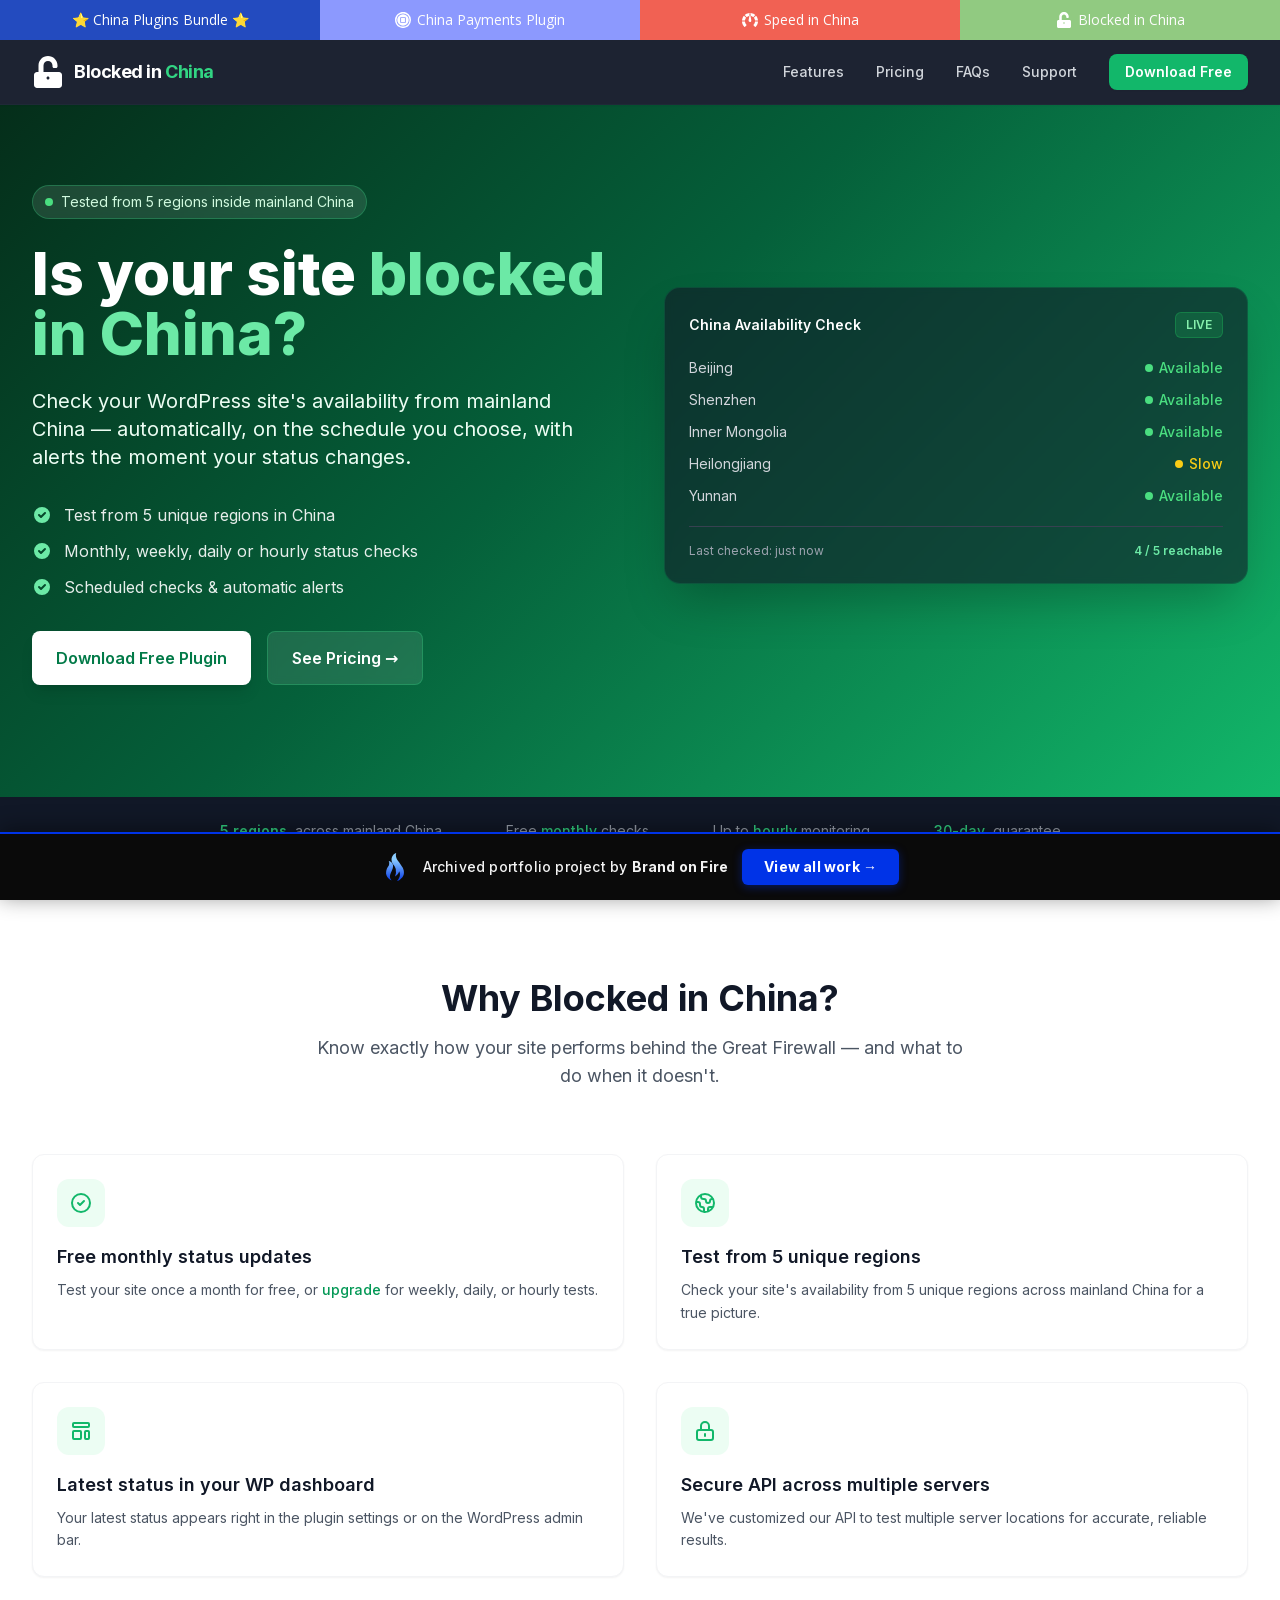
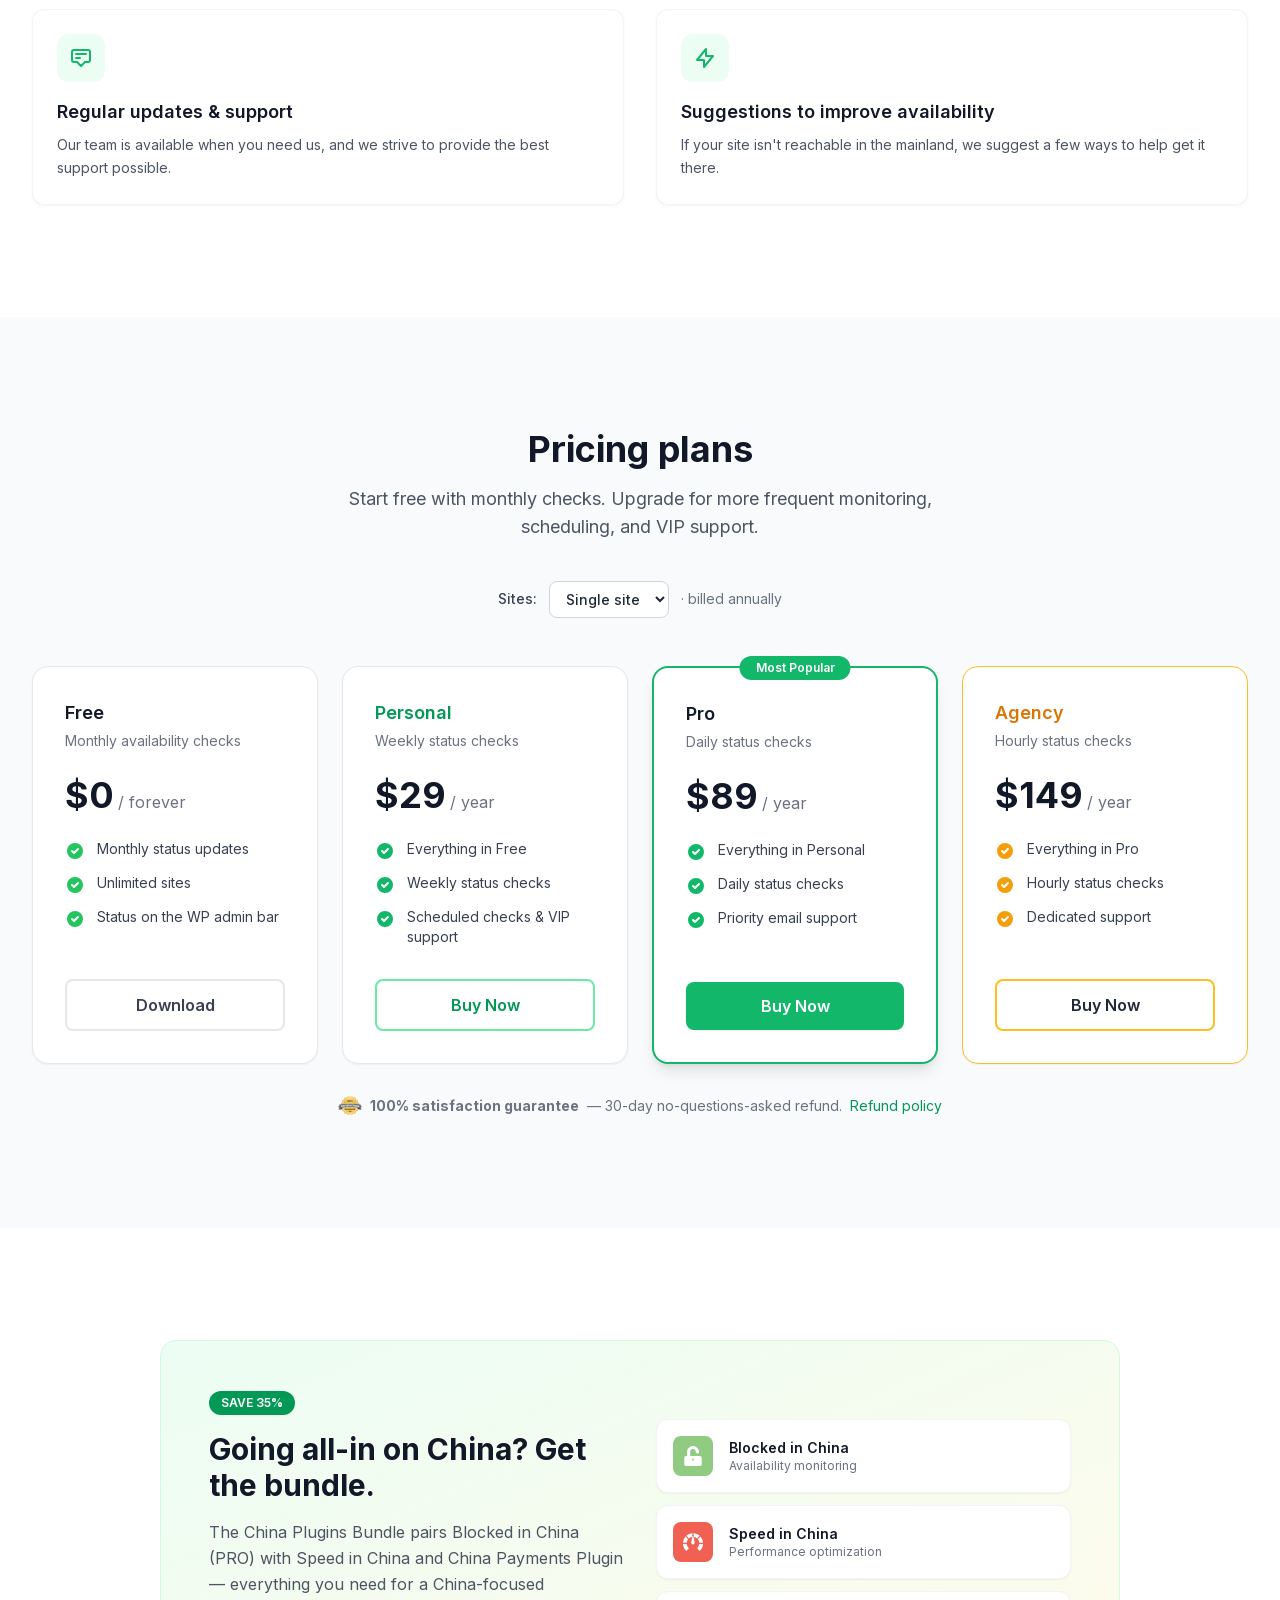
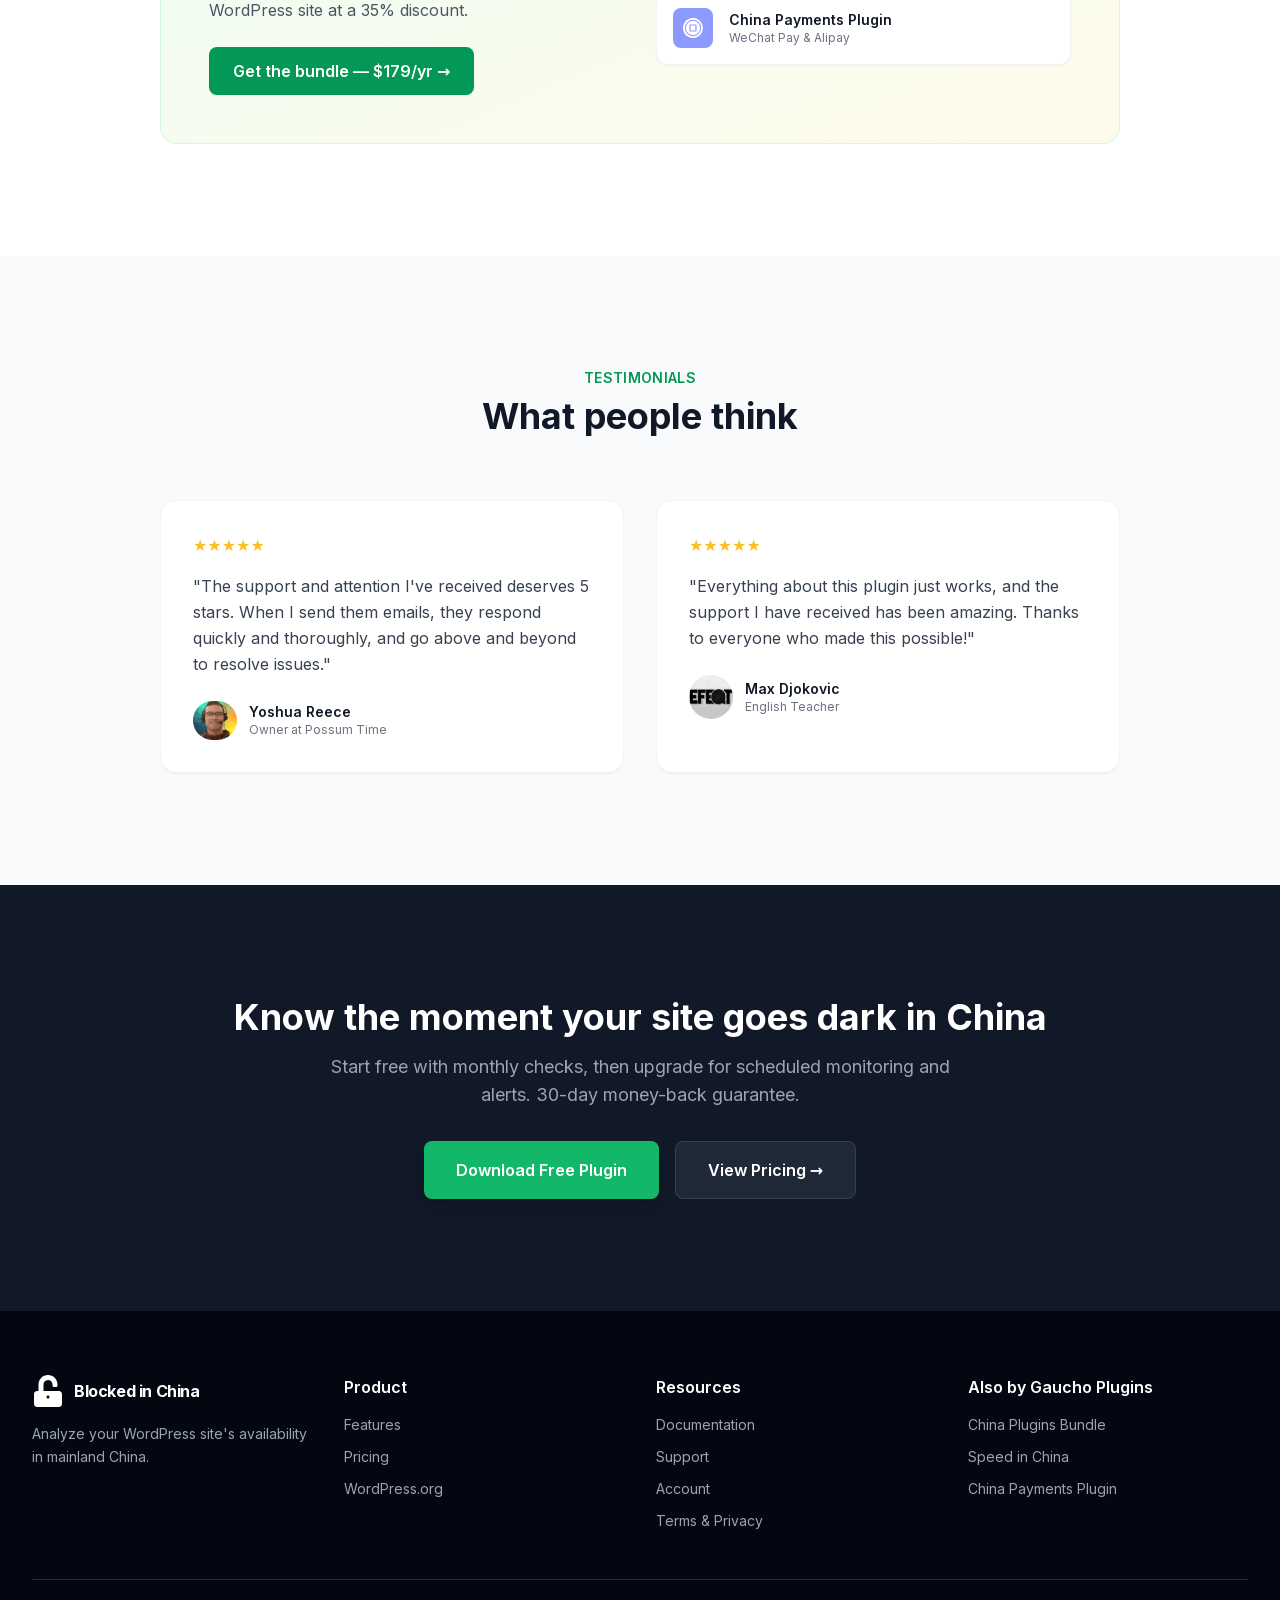
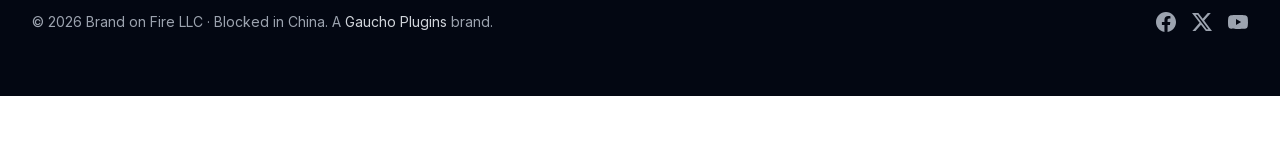
==== commit 4a61be6e: "Portfolio bar: brandonfire.com theme — flame icon, electric-blue accent, taller, larger button" ====
--- a/index.html
+++ b/index.html
@@ -1 +1 @@
-<!doctype html><html lang="en" class="scroll-smooth" data-bofp="0"><head><meta charset="utf-8"><link rel="icon" href="/assets/img/bic-icon.svg" type="image/svg+xml"><link rel="apple-touch-icon" href="/assets/img/bic-icon.svg"><meta name="viewport" content="width=device-width, initial-scale=1"><title>Blocked in China – Check Your WordPress Site's Availability in Mainland China</title><meta name="description" content="The Blocked in China WordPress plugin checks whether your website is reachable from mainland China — tested from 5 real regions, on a monthly, weekly, daily, or hourly schedule, with automatic alerts when your status changes."><meta name="keywords" content="is my website blocked in China, check website accessibility China, China firewall test, WordPress China availability, Great Firewall test, blocked in China plugin"><link rel="canonical" href="/"><meta property="og:type" content="website"><meta property="og:title" content="Blocked in China – Is Your WordPress Site Reachable from Mainland China?"><meta property="og:description" content="Check your WordPress site's availability from 5 regions inside mainland China — automatically, on the schedule you choose, with alerts when your status changes."><meta property="og:url" content="/"><meta property="og:site_name" content="Blocked in China"><meta property="og:image" content="/assets/img/checker-screenshot.png"><meta name="twitter:card" content="summary_large_image"><meta name="twitter:title" content="Blocked in China – Check Your Site's Mainland China Availability"><meta name="twitter:description" content="Is your WordPress site blocked in China? Test it from 5 mainland regions, automatically."><link rel="stylesheet" href="style.css"><style>[data-bofp="1"]{background-color:rgb(255, 255, 255)!important;color:rgb(31, 41, 55)!important}[data-bofp="2"]{background-color:rgba(17, 24, 39, 0.95)!important;color:rgb(31, 41, 55)!important}[data-bofp="3"]{background-color:rgb(17, 24, 39)!important;color:rgb(31, 41, 55)!important}[data-bofp="4"]{background-color:rgb(255, 255, 255)!important;color:rgb(31, 41, 55)!important}[data-bofp="5"]{background-color:rgb(248, 250, 252)!important;color:rgb(31, 41, 55)!important}[data-bofp="6"]{background-color:rgb(255, 255, 255)!important;color:rgb(31, 41, 55)!important}[data-bofp="7"]{background-color:rgb(248, 250, 252)!important;color:rgb(31, 41, 55)!important}[data-bofp="8"]{background-color:rgb(17, 24, 39)!important;color:rgb(31, 41, 55)!important}[data-bofp="9"]{background-color:rgb(3, 7, 18)!important;color:rgb(156, 163, 175)!important}</style><meta name="robots" content="noindex, nofollow"><style id="bof-noform">form,form *,fieldset,fieldset *,input,textarea,select,label.fusion-form-label,.wpcf7,.wpcf7 *,.fusion-form,.fusion-form *,.fusion-contact-form,.fusion-contact-form *,.elementor-form,.elementor-form *,.gform_wrapper,.gform_wrapper *,[class*="contact-form"],[class*="contact-form"] *,[id*="contact-form"],[id*="contact-form"] *{pointer-events:none!important;cursor:default!important;-webkit-user-select:none!important;user-select:none!important}</style></head><body class="font-sans text-gray-800 bg-white antialiased" data-bofp="1"><div class="gp-strip"><a class="gp-s-bundle">⭐ China Plugins Bundle ⭐</a><a class="gp-s-cpp"><span class="gp-icon"><svg xmlns="http://www.w3.org/2000/svg" viewBox="0 0 55 55"><path fill="#fff" d="M16.8,52.84A27.53,27.53,0,0,1,0,27.5,27.53,27.53,0,0,1,16.8,2.17,27.43,27.43,0,0,1,46.94,8.06a27.47,27.47,0,0,1,0,38.88,27.68,27.68,0,0,1-8.75,5.9,27.58,27.58,0,0,1-21.4,0ZM5,27.5A22.5,22.5,0,1,0,27.5,5,22.52,22.52,0,0,0,5,27.5Zm2.68,0A19.82,19.82,0,1,1,27.5,47.32,19.84,19.84,0,0,1,7.68,27.5Zm10.11-7.88V35.38a1.84,1.84,0,0,0,1.83,1.84H35.38a1.85,1.85,0,0,0,1.84-1.84V19.62a1.85,1.85,0,0,0-1.84-1.84H19.62a1.85,1.85,0,0,0-1.84,1.84h0Zm3.08,14.51V20.87H34.13V34.13Z"></path></svg></span>China Payments Plugin</a><a class="gp-s-sic"><span class="gp-icon"><svg xmlns="http://www.w3.org/2000/svg" viewBox="0 0 75 66"><path fill="#fff" d="M12.547,66a1.055,1.055,0,0,1-.2-.02c-.569-.112-.649-.19-1.17-.7L11,65.116a44.951,44.951,0,0,1-7.673-10.9A34.6,34.6,0,0,1,.5,44.948,37.281,37.281,0,0,1,0,40.433H13.87a24.984,24.984,0,0,0,2.054,7.8,32.464,32.464,0,0,0,4.985,7.153,3.564,3.564,0,0,1,.453,1.259,2.631,2.631,0,0,1-.211,1.2l-7.643,7.767A1.607,1.607,0,0,1,12.547,66Zm50-.01a1.7,1.7,0,0,1-1.039-.484L53.848,57.84a2.621,2.621,0,0,1-.211-1.2,3.552,3.552,0,0,1,.453-1.259,32.411,32.411,0,0,0,4.985-7.153,25.185,25.185,0,0,0,2.054-7.8H75v.01a37.9,37.9,0,0,1-.5,4.5,34.6,34.6,0,0,1-2.831,9.27A44.952,44.952,0,0,1,64,65.116c-.11.106-.2.2-.282.277a1.442,1.442,0,0,1-1.029.586A1.027,1.027,0,0,1,62.542,65.99ZM75,35.889H61.069a23.519,23.519,0,0,0-1.48-6.754,29.844,29.844,0,0,0-3.806-6.386L65.57,12.741l.008.008a36.554,36.554,0,0,1,2.386,2.98,36.3,36.3,0,0,1,4.162,7.328A49.716,49.716,0,0,1,75,35.888Zm-61.069,0H0v-.006A49.8,49.8,0,0,1,2.874,23.056a36.315,36.315,0,0,1,4.162-7.328A35.609,35.609,0,0,1,9.43,12.741l9.788,10.008a29.714,29.714,0,0,0-3.806,6.386,23.751,23.751,0,0,0-1.48,6.753Zm8.487-16.271h0L12.6,9.64l.015-.012a79.218,79.218,0,0,1,6.541-4.654A30.831,30.831,0,0,1,23.9,2.64,38.621,38.621,0,0,1,29.85.829,53.184,53.184,0,0,1,35.378,0V4.8a4.075,4.075,0,0,0-.3.921c-.03.157-.751,3.892-1.642,8.6a18.535,18.535,0,0,0-4.528,1.214,31.123,31.123,0,0,0-6.494,4.083Zm30.241,0h0a31.148,31.148,0,0,0-6.495-4.083,18.493,18.493,0,0,0-4.4-1.2C40.8,9.557,40.007,5.809,40,5.771a4.157,4.157,0,0,0-.3-1.078V0h.016a53.828,53.828,0,0,1,5.512.828A38.585,38.585,0,0,1,51.179,2.64a30.8,30.8,0,0,1,4.743,2.333A79.869,79.869,0,0,1,62.477,9.64L52.66,19.618Z"></path><path fill="#fff" d="M24.431,24.4a2.1,2.1,0,0,0,.485-1.524,3.069,3.069,0,0,0-.5-1.326S11.9,2.959,10.866,1.926A6.775,6.775,0,0,0,9.183.6S4.41-1.286,1.672,1.639.382,8.481.382,8.481s-.011.42,1.348,2.2,19.79,13.7,19.79,13.7a3.088,3.088,0,0,0,1.349.592A2.1,2.1,0,0,0,24.431,24.4Z" transform="translate(37.287 44.82) rotate(-135)"></path></svg></span>Speed in China</a><a href="index.html" class="gp-s-bic active"><span class="gp-icon"><svg xmlns="http://www.w3.org/2000/svg" viewBox="0 0 448 512"><path fill="#fff" d="M400 256H152V152.9c0-39.6 31.7-72.5 71.3-72.9 40-.4 72.7 32.1 72.7 72v16c0 13.3 10.7 24 24 24h32c13.3 0 24-10.7 24-24v-16C376 68 307.5 0 223.5 0 139.5 0 72 68 72 152v104H48c-26.5 0-48 21.5-48 48v160c0 26.5 21.5 48 48 48h352c26.5 0 48-21.5 48-48V304c0-26.5-21.5-48-48-48zm-176 120c-13.3 0-24-10.7-24-24s10.7-24 24-24 24 10.7 24 24-10.7 24-24 24z"></path></svg></span>Blocked in China</a></div><header class="sticky top-0 z-50 bg-gray-900/95 backdrop-blur-sm border-b border-gray-800 shadow-sm" data-bofp="2"><nav class="max-w-7xl mx-auto px-4 sm:px-6 lg:px-8"><div class="flex items-center justify-between h-16"><a href="index.html" class="flex items-center gap-2.5" aria-label="Blocked in China home"><img src="_a/52802d5689e6.svg" alt="Blocked in China" class="w-8 h-8" decoding="sync"><span class="text-lg font-bold text-white tracking-tight">Blocked in <span class="text-brand-400">China</span></span></a><div class="hidden md:flex items-center gap-8"><a href="index.html" class="text-sm font-medium text-gray-300 hover:text-brand-400 transition-colors">Features</a><a href="index.html" class="text-sm font-medium text-gray-300 hover:text-brand-400 transition-colors">Pricing</a><a href="faq/index.html" class="text-sm font-medium text-gray-300 hover:text-brand-400 transition-colors">FAQs</a><a class="text-sm font-medium text-gray-300 hover:text-brand-400 transition-colors">Support</a><a target="_blank" rel="noopener" class="inline-flex items-center px-4 py-2 bg-brand-500 text-white text-sm font-semibold rounded-lg hover:bg-brand-600 transition-colors shadow-sm">Download Free</a></div><button id="mobile-menu-btn" class="md:hidden p-2 text-gray-300 hover:text-brand-400" aria-label="Toggle menu"><svg class="w-6 h-6" fill="none" stroke="currentColor" viewBox="0 0 24 24"><path stroke-linecap="round" stroke-linejoin="round" stroke-width="2" d="M4 6h16M4 12h16M4 18h16"></path></svg></button></div><div id="mobile-menu" class="hidden md:hidden pb-4"><div class="flex flex-col gap-3"><a href="index.html" class="text-sm font-medium text-gray-300 hover:text-brand-400 py-1">Features</a><a href="index.html" class="text-sm font-medium text-gray-300 hover:text-brand-400 py-1">Pricing</a><a href="faq/index.html" class="text-sm font-medium text-gray-300 hover:text-brand-400 py-1">FAQs</a><a class="text-sm font-medium text-gray-300 hover:text-brand-400 py-1">Support</a><a target="_blank" rel="noopener" class="inline-flex items-center justify-center w-full px-4 py-2 bg-brand-500 text-white text-sm font-semibold rounded-lg mt-2">Download Free</a></div></div></nav></header><main><section class="gradient-hero pt-16 pb-20 lg:pt-20 lg:pb-28"><div class="max-w-7xl mx-auto px-4 sm:px-6 lg:px-8"><div class="grid lg:grid-cols-2 gap-12 items-center"><div class="fade-in"><p class="inline-flex items-center gap-2 px-3 py-1.5 bg-white/10 rounded-full text-sm text-brand-100 mb-6 backdrop-blur-sm border border-brand-400/30"><span class="w-2 h-2 rounded-full bg-green-400 pulse-dot"></span>Tested from 5 regions inside mainland China</p><h1 class="text-4xl sm:text-5xl lg:text-6xl font-extrabold text-white leading-tight mb-6">Is your site <span class="text-brand-300">blocked in China?</span></h1><p class="text-lg lg:text-xl text-brand-50 mb-8 max-w-xl leading-relaxed">Check your WordPress site's availability from mainland China — automatically, on the schedule you choose, with alerts the moment your status changes.</p><ul class="space-y-3 mb-8"><li class="flex items-center gap-3 text-white/90"><svg class="w-5 h-5 text-brand-300 flex-shrink-0" fill="currentColor" viewBox="0 0 20 20"><path fill-rule="evenodd" d="M10 18a8 8 0 100-16 8 8 0 000 16zm3.707-9.293a1 1 0 00-1.414-1.414L9 10.586 7.707 9.293a1 1 0 00-1.414 1.414l2 2a1 1 0 001.414 0l4-4z" clip-rule="evenodd"></path></svg>Test from 5 unique regions in China</li><li class="flex items-center gap-3 text-white/90"><svg class="w-5 h-5 text-brand-300 flex-shrink-0" fill="currentColor" viewBox="0 0 20 20"><path fill-rule="evenodd" d="M10 18a8 8 0 100-16 8 8 0 000 16zm3.707-9.293a1 1 0 00-1.414-1.414L9 10.586 7.707 9.293a1 1 0 00-1.414 1.414l2 2a1 1 0 001.414 0l4-4z" clip-rule="evenodd"></path></svg>Monthly, weekly, daily or hourly status checks</li><li class="flex items-center gap-3 text-white/90"><svg class="w-5 h-5 text-brand-300 flex-shrink-0" fill="currentColor" viewBox="0 0 20 20"><path fill-rule="evenodd" d="M10 18a8 8 0 100-16 8 8 0 000 16zm3.707-9.293a1 1 0 00-1.414-1.414L9 10.586 7.707 9.293a1 1 0 00-1.414 1.414l2 2a1 1 0 001.414 0l4-4z" clip-rule="evenodd"></path></svg>Scheduled checks &amp; automatic alerts</li></ul><div class="flex flex-col sm:flex-row gap-4"><a target="_blank" rel="noopener" class="inline-flex items-center justify-center px-6 py-3.5 bg-white text-brand-700 font-semibold rounded-lg hover:bg-gray-100 transition-colors shadow-lg text-base">Download Free Plugin</a><a href="#pricing" class="inline-flex items-center justify-center px-6 py-3.5 bg-white/10 text-white font-semibold rounded-lg hover:bg-white/20 transition-colors border border-brand-400/30 text-base backdrop-blur-sm">See Pricing →</a></div></div><div class="fade-in hidden lg:block"><div class="bg-gray-900/60 backdrop-blur-sm rounded-2xl p-6 border border-brand-500/20 shadow-2xl"><div class="flex items-center justify-between mb-5"><span class="text-white font-semibold text-sm">China Availability Check</span><span class="px-2.5 py-1 rounded-md text-xs font-semibold bg-green-500/20 text-green-300 border border-green-500/30">LIVE</span></div><div class="space-y-3"><div class="flex items-center justify-between text-sm"><span class="text-gray-300">Beijing</span><span class="inline-flex items-center gap-1.5 text-green-400 font-medium"><span class="w-2 h-2 rounded-full bg-green-400"></span>Available</span></div><div class="flex items-center justify-between text-sm"><span class="text-gray-300">Shenzhen</span><span class="inline-flex items-center gap-1.5 text-green-400 font-medium"><span class="w-2 h-2 rounded-full bg-green-400"></span>Available</span></div><div class="flex items-center justify-between text-sm"><span class="text-gray-300">Inner Mongolia</span><span class="inline-flex items-center gap-1.5 text-green-400 font-medium"><span class="w-2 h-2 rounded-full bg-green-400"></span>Available</span></div><div class="flex items-center justify-between text-sm"><span class="text-gray-300">Heilongjiang</span><span class="inline-flex items-center gap-1.5 text-yellow-400 font-medium"><span class="w-2 h-2 rounded-full bg-yellow-400"></span>Slow</span></div><div class="flex items-center justify-between text-sm"><span class="text-gray-300">Yunnan</span><span class="inline-flex items-center gap-1.5 text-green-400 font-medium"><span class="w-2 h-2 rounded-full bg-green-400"></span>Available</span></div></div><div class="mt-5 pt-4 border-t border-gray-700 flex items-center justify-between"><span class="text-xs text-gray-400">Last checked: just now</span><span class="text-xs text-brand-300 font-semibold">4 / 5 reachable</span></div></div></div></div></div></section><section class="bg-gray-900 border-b border-gray-800 py-6" data-bofp="3"><div class="max-w-7xl mx-auto px-4 sm:px-6 lg:px-8"><div class="flex flex-wrap items-center justify-center gap-6 lg:gap-16 text-sm text-gray-400"><div class="flex items-center gap-2"><span class="text-brand-400 font-semibold">5 regions</span> across mainland China</div><div>Free <span class="text-brand-400 font-medium">monthly</span> checks</div><div>Up to <span class="text-brand-400 font-medium">hourly</span> monitoring</div><div class="flex items-center gap-2"><span class="text-brand-400 font-medium">30-day</span> guarantee</div></div></div></section><section class="py-20 lg:py-28 bg-white" id="features" data-bofp="4"><div class="max-w-7xl mx-auto px-4 sm:px-6 lg:px-8"><div class="text-center mb-16"><h2 class="text-3xl sm:text-4xl font-bold text-gray-900 mb-4">Why Blocked in China?</h2><p class="text-lg text-gray-600 max-w-2xl mx-auto">Know exactly how your site performs behind the Great Firewall — and what to do when it doesn't.</p></div><div class="grid sm:grid-cols-2 lg:grid-cols-3 gap-6 lg:gap-8"><div class="bg-white rounded-xl p-6 border border-gray-100 card-hover shadow-sm"><div class="w-12 h-12 bg-brand-50 rounded-xl flex items-center justify-center mb-4"><svg class="w-6 h-6 text-brand-500" fill="none" stroke="currentColor" viewBox="0 0 24 24"><path stroke-linecap="round" stroke-linejoin="round" stroke-width="2" d="M9 12l2 2 4-4m6 2a9 9 0 11-18 0 9 9 0 0118 0z"></path></svg></div><h3 class="text-lg font-semibold text-gray-900 mb-2">Free monthly status updates</h3><p class="text-gray-600 text-sm leading-relaxed">Test your site once a month for free, or <a href="#pricing" class="text-brand-600 font-medium hover:text-brand-700">upgrade</a> for weekly, daily, or hourly tests.</p></div><div class="bg-white rounded-xl p-6 border border-gray-100 card-hover shadow-sm"><div class="w-12 h-12 bg-brand-50 rounded-xl flex items-center justify-center mb-4"><svg class="w-6 h-6 text-brand-500" fill="none" stroke="currentColor" viewBox="0 0 24 24"><path stroke-linecap="round" stroke-linejoin="round" stroke-width="2" d="M3.055 11H5a2 2 0 012 2v1a2 2 0 002 2 2 2 0 012 2v2.945M8 3.935V5.5A2.5 2.5 0 0010.5 8h.5a2 2 0 012 2 2 2 0 104 0 2 2 0 012-2h1.064M15 20.488V18a2 2 0 012-2h3.064M21 12a9 9 0 11-18 0 9 9 0 0118 0z"></path></svg></div><h3 class="text-lg font-semibold text-gray-900 mb-2">Test from 5 unique regions</h3><p class="text-gray-600 text-sm leading-relaxed">Check your site's availability from 5 unique regions across mainland China for a true picture.</p></div><div class="bg-white rounded-xl p-6 border border-gray-100 card-hover shadow-sm"><div class="w-12 h-12 bg-brand-50 rounded-xl flex items-center justify-center mb-4"><svg class="w-6 h-6 text-brand-500" fill="none" stroke="currentColor" viewBox="0 0 24 24"><path stroke-linecap="round" stroke-linejoin="round" stroke-width="2" d="M4 5a1 1 0 011-1h14a1 1 0 011 1v2a1 1 0 01-1 1H5a1 1 0 01-1-1V5zM4 13a1 1 0 011-1h6a1 1 0 011 1v6a1 1 0 01-1 1H5a1 1 0 01-1-1v-6zM16 13a1 1 0 011-1h2a1 1 0 011 1v6a1 1 0 01-1 1h-2a1 1 0 01-1-1v-6z"></path></svg></div><h3 class="text-lg font-semibold text-gray-900 mb-2">Latest status in your WP dashboard</h3><p class="text-gray-600 text-sm leading-relaxed">Your latest status appears right in the plugin settings or on the WordPress admin bar.</p></div><div class="bg-white rounded-xl p-6 border border-gray-100 card-hover shadow-sm"><div class="w-12 h-12 bg-brand-50 rounded-xl flex items-center justify-center mb-4"><svg class="w-6 h-6 text-brand-500" fill="none" stroke="currentColor" viewBox="0 0 24 24"><path stroke-linecap="round" stroke-linejoin="round" stroke-width="2" d="M12 15v2m-6 4h12a2 2 0 002-2v-6a2 2 0 00-2-2H6a2 2 0 00-2 2v6a2 2 0 002 2zm10-10V7a4 4 0 00-8 0v4h8z"></path></svg></div><h3 class="text-lg font-semibold text-gray-900 mb-2">Secure API across multiple servers</h3><p class="text-gray-600 text-sm leading-relaxed">We've customized our API to test multiple server locations for accurate, reliable results.</p></div><div class="bg-white rounded-xl p-6 border border-gray-100 card-hover shadow-sm"><div class="w-12 h-12 bg-brand-50 rounded-xl flex items-center justify-center mb-4"><svg class="w-6 h-6 text-brand-500" fill="none" stroke="currentColor" viewBox="0 0 24 24"><path stroke-linecap="round" stroke-linejoin="round" stroke-width="2" d="M7 8h10M7 12h4m1 8l-4-4H5a2 2 0 01-2-2V6a2 2 0 012-2h14a2 2 0 012 2v8a2 2 0 01-2 2h-3l-4 4z"></path></svg></div><h3 class="text-lg font-semibold text-gray-900 mb-2">Regular updates &amp; support</h3><p class="text-gray-600 text-sm leading-relaxed">Our team is available when you need us, and we strive to provide the best support possible.</p></div><div class="bg-white rounded-xl p-6 border border-gray-100 card-hover shadow-sm"><div class="w-12 h-12 bg-brand-50 rounded-xl flex items-center justify-center mb-4"><svg class="w-6 h-6 text-brand-500" fill="none" stroke="currentColor" viewBox="0 0 24 24"><path stroke-linecap="round" stroke-linejoin="round" stroke-width="2" d="M13 10V3L4 14h7v7l9-11h-7z"></path></svg></div><h3 class="text-lg font-semibold text-gray-900 mb-2">Suggestions to improve availability</h3><p class="text-gray-600 text-sm leading-relaxed">If your site isn't reachable in the mainland, we suggest a few ways to help get it there.</p></div></div></div></section><section class="py-20 lg:py-28 bg-surface-50" id="pricing" data-bofp="5"><div class="max-w-7xl mx-auto px-4 sm:px-6 lg:px-8"><div class="text-center mb-10"><h2 class="text-3xl sm:text-4xl font-bold text-gray-900 mb-4">Pricing plans</h2><p class="text-lg text-gray-600 max-w-2xl mx-auto">Start free with monthly checks. Upgrade for more frequent monitoring, scheduling, and VIP support.</p></div><div class="flex items-center justify-center gap-3 mb-12"><label for="site-count" class="text-sm font-medium text-gray-700">Sites:</label><select id="site-count" class="rounded-lg border border-gray-300 bg-white px-3 py-2 text-sm font-medium text-gray-800 focus:border-brand-500 focus:ring-brand-500"><option value="1">Single site</option><option value="3">3 sites</option><option value="10">10 sites</option><option value="25">25 sites</option></select><span class="text-sm text-gray-500">· billed annually</span></div><div class="grid md:grid-cols-2 lg:grid-cols-4 gap-6"><div class="bg-white rounded-2xl p-8 border border-gray-200 shadow-sm flex flex-col"><h3 class="text-lg font-semibold text-gray-900 mb-1">Free</h3><p class="text-sm text-gray-500 mb-6">Monthly availability checks</p><div class="flex items-baseline gap-1 mb-6"><span class="text-4xl font-bold text-gray-900">$0</span><span class="text-gray-500">/ forever</span></div><ul class="space-y-3 mb-8 flex-grow text-sm text-gray-700"><li class="flex items-start gap-3"><svg class="w-5 h-5 text-green-500 flex-shrink-0 mt-0.5" fill="currentColor" viewBox="0 0 20 20"><path fill-rule="evenodd" d="M10 18a8 8 0 100-16 8 8 0 000 16zm3.707-9.293a1 1 0 00-1.414-1.414L9 10.586 7.707 9.293a1 1 0 00-1.414 1.414l2 2a1 1 0 001.414 0l4-4z" clip-rule="evenodd"></path></svg>Monthly status updates</li><li class="flex items-start gap-3"><svg class="w-5 h-5 text-green-500 flex-shrink-0 mt-0.5" fill="currentColor" viewBox="0 0 20 20"><path fill-rule="evenodd" d="M10 18a8 8 0 100-16 8 8 0 000 16zm3.707-9.293a1 1 0 00-1.414-1.414L9 10.586 7.707 9.293a1 1 0 00-1.414 1.414l2 2a1 1 0 001.414 0l4-4z" clip-rule="evenodd"></path></svg>Unlimited sites</li><li class="flex items-start gap-3"><svg class="w-5 h-5 text-green-500 flex-shrink-0 mt-0.5" fill="currentColor" viewBox="0 0 20 20"><path fill-rule="evenodd" d="M10 18a8 8 0 100-16 8 8 0 000 16zm3.707-9.293a1 1 0 00-1.414-1.414L9 10.586 7.707 9.293a1 1 0 00-1.414 1.414l2 2a1 1 0 001.414 0l4-4z" clip-rule="evenodd"></path></svg>Status on the WP admin bar</li></ul><a target="_blank" rel="noopener" class="block w-full text-center px-6 py-3 border-2 border-gray-200 text-gray-700 font-semibold rounded-lg hover:border-brand-300 hover:text-brand-600 transition-colors">Download</a></div><div class="bg-white rounded-2xl p-8 border border-gray-200 shadow-sm flex flex-col"><h3 class="text-lg font-semibold text-brand-600 mb-1">Personal</h3><p class="text-sm text-gray-500 mb-6">Weekly status checks</p><div class="flex items-baseline gap-1 mb-6"><span class="text-4xl font-bold text-gray-900" id="personal-price">$29</span><span class="text-gray-500">/ year</span></div><ul class="space-y-3 mb-8 flex-grow text-sm text-gray-700"><li class="flex items-start gap-3"><svg class="w-5 h-5 text-brand-500 flex-shrink-0 mt-0.5" fill="currentColor" viewBox="0 0 20 20"><path fill-rule="evenodd" d="M10 18a8 8 0 100-16 8 8 0 000 16zm3.707-9.293a1 1 0 00-1.414-1.414L9 10.586 7.707 9.293a1 1 0 00-1.414 1.414l2 2a1 1 0 001.414 0l4-4z" clip-rule="evenodd"></path></svg>Everything in Free</li><li class="flex items-start gap-3"><svg class="w-5 h-5 text-brand-500 flex-shrink-0 mt-0.5" fill="currentColor" viewBox="0 0 20 20"><path fill-rule="evenodd" d="M10 18a8 8 0 100-16 8 8 0 000 16zm3.707-9.293a1 1 0 00-1.414-1.414L9 10.586 7.707 9.293a1 1 0 00-1.414 1.414l2 2a1 1 0 001.414 0l4-4z" clip-rule="evenodd"></path></svg>Weekly status checks</li><li class="flex items-start gap-3"><svg class="w-5 h-5 text-brand-500 flex-shrink-0 mt-0.5" fill="currentColor" viewBox="0 0 20 20"><path fill-rule="evenodd" d="M10 18a8 8 0 100-16 8 8 0 000 16zm3.707-9.293a1 1 0 00-1.414-1.414L9 10.586 7.707 9.293a1 1 0 00-1.414 1.414l2 2a1 1 0 001.414 0l4-4z" clip-rule="evenodd"></path></svg>Scheduled checks &amp; VIP support</li></ul><a href="#" data-tier="personal" class="bic-buy block w-full text-center px-6 py-3 border-2 border-brand-300 text-brand-600 font-semibold rounded-lg hover:bg-brand-50 transition-colors">Buy Now</a></div><div class="bg-white rounded-2xl p-8 border-2 border-brand-500 shadow-lg relative flex flex-col"><div class="absolute -top-3 left-1/2 -translate-x-1/2 px-4 py-1 bg-brand-500 text-white text-xs font-semibold rounded-full">Most Popular</div><h3 class="text-lg font-semibold text-gray-900 mb-1">Pro</h3><p class="text-sm text-gray-500 mb-6">Daily status checks</p><div class="flex items-baseline gap-1 mb-6"><span class="text-4xl font-bold text-gray-900" id="pro-price">$89</span><span class="text-gray-500">/ year</span></div><ul class="space-y-3 mb-8 flex-grow text-sm text-gray-700"><li class="flex items-start gap-3"><svg class="w-5 h-5 text-brand-500 flex-shrink-0 mt-0.5" fill="currentColor" viewBox="0 0 20 20"><path fill-rule="evenodd" d="M10 18a8 8 0 100-16 8 8 0 000 16zm3.707-9.293a1 1 0 00-1.414-1.414L9 10.586 7.707 9.293a1 1 0 00-1.414 1.414l2 2a1 1 0 001.414 0l4-4z" clip-rule="evenodd"></path></svg>Everything in Personal</li><li class="flex items-start gap-3"><svg class="w-5 h-5 text-brand-500 flex-shrink-0 mt-0.5" fill="currentColor" viewBox="0 0 20 20"><path fill-rule="evenodd" d="M10 18a8 8 0 100-16 8 8 0 000 16zm3.707-9.293a1 1 0 00-1.414-1.414L9 10.586 7.707 9.293a1 1 0 00-1.414 1.414l2 2a1 1 0 001.414 0l4-4z" clip-rule="evenodd"></path></svg>Daily status checks</li><li class="flex items-start gap-3"><svg class="w-5 h-5 text-brand-500 flex-shrink-0 mt-0.5" fill="currentColor" viewBox="0 0 20 20"><path fill-rule="evenodd" d="M10 18a8 8 0 100-16 8 8 0 000 16zm3.707-9.293a1 1 0 00-1.414-1.414L9 10.586 7.707 9.293a1 1 0 00-1.414 1.414l2 2a1 1 0 001.414 0l4-4z" clip-rule="evenodd"></path></svg>Priority email support</li></ul><a href="#" data-tier="pro" class="bic-buy block w-full text-center px-6 py-3 bg-brand-500 text-white font-semibold rounded-lg hover:bg-brand-600 transition-colors shadow-sm">Buy Now</a></div><div class="bg-white rounded-2xl p-8 border border-gold-400 shadow-sm flex flex-col"><h3 class="text-lg font-semibold text-gold-600 mb-1">Agency</h3><p class="text-sm text-gray-500 mb-6">Hourly status checks</p><div class="flex items-baseline gap-1 mb-6"><span class="text-4xl font-bold text-gray-900" id="agency-price">$149</span><span class="text-gray-500">/ year</span></div><ul class="space-y-3 mb-8 flex-grow text-sm text-gray-700"><li class="flex items-start gap-3"><svg class="w-5 h-5 text-gold-500 flex-shrink-0 mt-0.5" fill="currentColor" viewBox="0 0 20 20"><path fill-rule="evenodd" d="M10 18a8 8 0 100-16 8 8 0 000 16zm3.707-9.293a1 1 0 00-1.414-1.414L9 10.586 7.707 9.293a1 1 0 00-1.414 1.414l2 2a1 1 0 001.414 0l4-4z" clip-rule="evenodd"></path></svg>Everything in Pro</li><li class="flex items-start gap-3"><svg class="w-5 h-5 text-gold-500 flex-shrink-0 mt-0.5" fill="currentColor" viewBox="0 0 20 20"><path fill-rule="evenodd" d="M10 18a8 8 0 100-16 8 8 0 000 16zm3.707-9.293a1 1 0 00-1.414-1.414L9 10.586 7.707 9.293a1 1 0 00-1.414 1.414l2 2a1 1 0 001.414 0l4-4z" clip-rule="evenodd"></path></svg>Hourly status checks</li><li class="flex items-start gap-3"><svg class="w-5 h-5 text-gold-500 flex-shrink-0 mt-0.5" fill="currentColor" viewBox="0 0 20 20"><path fill-rule="evenodd" d="M10 18a8 8 0 100-16 8 8 0 000 16zm3.707-9.293a1 1 0 00-1.414-1.414L9 10.586 7.707 9.293a1 1 0 00-1.414 1.414l2 2a1 1 0 001.414 0l4-4z" clip-rule="evenodd"></path></svg>Dedicated support</li></ul><a href="#" data-tier="agency" class="bic-buy block w-full text-center px-6 py-3 border-2 border-gold-400 text-gold-700 font-semibold rounded-lg hover:bg-gold-50 transition-colors">Buy Now</a></div></div><p class="text-center text-sm text-gray-500 mt-8 flex items-center justify-center gap-2"><img src="_a/3076e0c134ed.svg" alt="" class="w-6 h-6" width="24" height="24" decoding="sync"><strong>100% satisfaction guarantee</strong> — 30-day no-questions-asked refund. <a target="_blank" rel="noopener" class="text-brand-600 hover:underline">Refund policy</a></p></div></section><section class="py-20 lg:py-28 bg-white" data-bofp="6"><div class="max-w-5xl mx-auto px-4 sm:px-6 lg:px-8"><div class="bg-gradient-to-br from-brand-50 to-gold-50 rounded-2xl p-8 lg:p-12 border border-brand-100"><div class="grid lg:grid-cols-2 gap-8 items-center"><div><span class="inline-flex items-center gap-2 px-3 py-1 bg-brand-600 text-white text-xs font-semibold rounded-full mb-4">SAVE 35%</span><h2 class="text-2xl lg:text-3xl font-bold text-gray-900 mb-4">Going all-in on China? Get the bundle.</h2><p class="text-gray-600 leading-relaxed mb-6">The China Plugins Bundle pairs Blocked in China (PRO) with Speed in China and China Payments Plugin — everything you need for a China-focused WordPress site at a 35% discount.</p><a target="_blank" rel="noopener" class="inline-flex items-center px-6 py-3 bg-brand-600 text-white font-semibold rounded-lg hover:bg-brand-700 transition-colors shadow-sm">Get the bundle — $179/yr →</a></div><div class="space-y-3"><div class="bg-white rounded-xl p-4 border border-gray-100 shadow-sm flex items-center gap-4"><span class="w-10 h-10 rounded-lg flex items-center justify-center flex-shrink-0" style="background:#91CA81"><svg class="w-5 h-5" fill="#fff" viewBox="0 0 448 512"><path fill="#fff" d="M400 256H152V152.9c0-39.6 31.7-72.5 71.3-72.9 40-.4 72.7 32.1 72.7 72v16c0 13.3 10.7 24 24 24h32c13.3 0 24-10.7 24-24v-16C376 68 307.5 0 223.5 0 139.5 0 72 68 72 152v104H48c-26.5 0-48 21.5-48 48v160c0 26.5 21.5 48 48 48h352c26.5 0 48-21.5 48-48V304c0-26.5-21.5-48-48-48zm-176 120c-13.3 0-24-10.7-24-24s10.7-24 24-24 24 10.7 24 24-10.7 24-24 24z"></path></svg></span><div><div class="font-semibold text-gray-900 text-sm">Blocked in China</div><div class="text-gray-500 text-xs">Availability monitoring</div></div></div><div class="bg-white rounded-xl p-4 border border-gray-100 shadow-sm flex items-center gap-4"><span class="w-10 h-10 rounded-lg flex items-center justify-center flex-shrink-0" style="background:#F16153"><svg class="w-5 h-5" fill="#fff" viewBox="0 0 75 66"><path fill="#fff" d="M12.547,66a1.055,1.055,0,0,1-.2-.02c-.569-.112-.649-.19-1.17-.7L11,65.116a44.951,44.951,0,0,1-7.673-10.9A34.6,34.6,0,0,1,.5,44.948,37.281,37.281,0,0,1,0,40.433H13.87a24.984,24.984,0,0,0,2.054,7.8,32.464,32.464,0,0,0,4.985,7.153,3.564,3.564,0,0,1,.453,1.259,2.631,2.631,0,0,1-.211,1.2l-7.643,7.767A1.607,1.607,0,0,1,12.547,66Zm50-.01a1.7,1.7,0,0,1-1.039-.484L53.848,57.84a2.621,2.621,0,0,1-.211-1.2,3.552,3.552,0,0,1,.453-1.259,32.411,32.411,0,0,0,4.985-7.153,25.185,25.185,0,0,0,2.054-7.8H75v.01a37.9,37.9,0,0,1-.5,4.5,34.6,34.6,0,0,1-2.831,9.27A44.952,44.952,0,0,1,64,65.116c-.11.106-.2.2-.282.277a1.442,1.442,0,0,1-1.029.586A1.027,1.027,0,0,1,62.542,65.99ZM75,35.889H61.069a23.519,23.519,0,0,0-1.48-6.754,29.844,29.844,0,0,0-3.806-6.386L65.57,12.741l.008.008a36.554,36.554,0,0,1,2.386,2.98,36.3,36.3,0,0,1,4.162,7.328A49.716,49.716,0,0,1,75,35.888Zm-61.069,0H0v-.006A49.8,49.8,0,0,1,2.874,23.056a36.315,36.315,0,0,1,4.162-7.328A35.609,35.609,0,0,1,9.43,12.741l9.788,10.008a29.714,29.714,0,0,0-3.806,6.386,23.751,23.751,0,0,0-1.48,6.753Zm8.487-16.271h0L12.6,9.64l.015-.012a79.218,79.218,0,0,1,6.541-4.654A30.831,30.831,0,0,1,23.9,2.64,38.621,38.621,0,0,1,29.85.829,53.184,53.184,0,0,1,35.378,0V4.8a4.075,4.075,0,0,0-.3.921c-.03.157-.751,3.892-1.642,8.6a18.535,18.535,0,0,0-4.528,1.214,31.123,31.123,0,0,0-6.494,4.083Zm30.241,0h0a31.148,31.148,0,0,0-6.495-4.083,18.493,18.493,0,0,0-4.4-1.2C40.8,9.557,40.007,5.809,40,5.771a4.157,4.157,0,0,0-.3-1.078V0h.016a53.828,53.828,0,0,1,5.512.828A38.585,38.585,0,0,1,51.179,2.64a30.8,30.8,0,0,1,4.743,2.333A79.869,79.869,0,0,1,62.477,9.64L52.66,19.618Z"></path><path fill="#fff" d="M24.431,24.4a2.1,2.1,0,0,0,.485-1.524,3.069,3.069,0,0,0-.5-1.326S11.9,2.959,10.866,1.926A6.775,6.775,0,0,0,9.183.6S4.41-1.286,1.672,1.639.382,8.481.382,8.481s-.011.42,1.348,2.2,19.79,13.7,19.79,13.7a3.088,3.088,0,0,0,1.349.592A2.1,2.1,0,0,0,24.431,24.4Z" transform="translate(37.287 44.82) rotate(-135)"></path></svg></span><div><div class="font-semibold text-gray-900 text-sm">Speed in China</div><div class="text-gray-500 text-xs">Performance optimization</div></div></div><div class="bg-white rounded-xl p-4 border border-gray-100 shadow-sm flex items-center gap-4"><span class="w-10 h-10 rounded-lg flex items-center justify-center flex-shrink-0" style="background:#8C99FE"><svg class="w-5 h-5" fill="#fff" viewBox="0 0 55 55"><path fill="#fff" d="M16.8,52.84A27.53,27.53,0,0,1,0,27.5,27.53,27.53,0,0,1,16.8,2.17,27.43,27.43,0,0,1,46.94,8.06a27.47,27.47,0,0,1,0,38.88,27.68,27.68,0,0,1-8.75,5.9,27.58,27.58,0,0,1-21.4,0ZM5,27.5A22.5,22.5,0,1,0,27.5,5,22.52,22.52,0,0,0,5,27.5Zm2.68,0A19.82,19.82,0,1,1,27.5,47.32,19.84,19.84,0,0,1,7.68,27.5Zm10.11-7.88V35.38a1.84,1.84,0,0,0,1.83,1.84H35.38a1.85,1.85,0,0,0,1.84-1.84V19.62a1.85,1.85,0,0,0-1.84-1.84H19.62a1.85,1.85,0,0,0-1.84,1.84h0Zm3.08,14.51V20.87H34.13V34.13Z"></path></svg></span><div><div class="font-semibold text-gray-900 text-sm">China Payments Plugin</div><div class="text-gray-500 text-xs">WeChat Pay &amp; Alipay</div></div></div></div></div></div></div></section><section class="py-20 lg:py-28 bg-surface-50" data-bofp="7"><div class="max-w-5xl mx-auto px-4 sm:px-6 lg:px-8"><div class="text-center mb-16"><p class="text-sm font-semibold text-brand-600 uppercase tracking-wide mb-2">Testimonials</p><h2 class="text-3xl sm:text-4xl font-bold text-gray-900">What people think</h2></div><div class="grid md:grid-cols-2 gap-8"><figure class="bg-white rounded-2xl p-8 border border-gray-100 shadow-sm"><div class="flex gap-1 mb-4 text-gold-400">★★★★★</div><blockquote class="text-gray-700 leading-relaxed mb-6">"The support and attention I've received deserves 5 stars. When I send them emails, they respond quickly and thoroughly, and go above and beyond to resolve issues."</blockquote><figcaption class="flex items-center gap-3"><img src="_a/678b0f02c98e.webp" alt="Yoshua Reece" width="44" height="44" class="w-11 h-11 rounded-full object-cover" decoding="sync"><span><span class="block font-semibold text-gray-900 text-sm">Yoshua Reece</span><span class="block text-gray-500 text-xs">Owner at Possum Time</span></span></figcaption></figure><figure class="bg-white rounded-2xl p-8 border border-gray-100 shadow-sm"><div class="flex gap-1 mb-4 text-gold-400">★★★★★</div><blockquote class="text-gray-700 leading-relaxed mb-6">"Everything about this plugin just works, and the support I have received has been amazing. Thanks to everyone who made this possible!"</blockquote><figcaption class="flex items-center gap-3"><img src="_a/c38c59522ec8.webp" alt="Max Djokovic" width="44" height="44" class="w-11 h-11 rounded-full object-cover" decoding="sync"><span><span class="block font-semibold text-gray-900 text-sm">Max Djokovic</span><span class="block text-gray-500 text-xs">English Teacher</span></span></figcaption></figure></div></div></section><section class="py-20 lg:py-28 bg-gray-900" data-bofp="8"><div class="max-w-4xl mx-auto px-4 sm:px-6 lg:px-8 text-center"><h2 class="text-3xl sm:text-4xl font-bold text-white mb-4">Know the moment your site goes dark in China</h2><p class="text-lg text-gray-400 mb-8 max-w-2xl mx-auto">Start free with monthly checks, then upgrade for scheduled monitoring and alerts. 30-day money-back guarantee.</p><div class="flex flex-col sm:flex-row gap-4 justify-center"><a target="_blank" rel="noopener" class="inline-flex items-center justify-center px-8 py-4 bg-brand-500 text-white font-semibold rounded-lg hover:bg-brand-600 transition-colors shadow-lg text-base">Download Free Plugin</a><a href="#pricing" class="inline-flex items-center justify-center px-8 py-4 bg-gray-800 text-white font-semibold rounded-lg hover:bg-gray-700 transition-colors border border-gray-700 text-base">View Pricing →</a></div></div></section></main><footer class="bg-gray-950 text-gray-400 py-16" data-bofp="9"><div class="max-w-7xl mx-auto px-4 sm:px-6 lg:px-8"><div class="grid sm:grid-cols-2 lg:grid-cols-4 gap-8 mb-12"><div class="sm:col-span-2 lg:col-span-1"><div class="flex items-center gap-2.5 mb-4"><img src="_a/52802d5689e6.svg" alt="Blocked in China" class="w-8 h-8" decoding="sync"><span class="text-base font-bold text-white tracking-tight">Blocked in China</span></div><p class="text-sm leading-relaxed">Analyze your WordPress site's availability in mainland China.</p></div><div><h4 class="text-white font-semibold mb-4">Product</h4><ul class="space-y-3 text-sm"><li><a href="#features" class="hover:text-brand-400 transition-colors">Features</a></li><li><a href="#pricing" class="hover:text-brand-400 transition-colors">Pricing</a></li><li><a target="_blank" rel="noopener" class="hover:text-brand-400 transition-colors">WordPress.org</a></li></ul></div><div><h4 class="text-white font-semibold mb-4">Resources</h4><ul class="space-y-3 text-sm"><li><a target="_blank" rel="noopener" class="hover:text-brand-400 transition-colors">Documentation</a></li><li><a target="_blank" rel="noopener" class="hover:text-brand-400 transition-colors">Support</a></li><li><a target="_blank" rel="noopener" class="hover:text-brand-400 transition-colors">Account</a></li><li><a href="terms-conditions-privacy-policy/index.html" class="hover:text-brand-400 transition-colors">Terms &amp; Privacy</a></li></ul></div><div><h4 class="text-white font-semibold mb-4">Also by Gaucho Plugins</h4><ul class="space-y-3 text-sm"><li><a target="_blank" rel="noopener" class="hover:text-brand-400 transition-colors">China Plugins Bundle</a></li><li><a target="_blank" rel="noopener" class="hover:text-brand-400 transition-colors">Speed in China</a></li><li><a target="_blank" rel="noopener" class="hover:text-brand-400 transition-colors">China Payments Plugin</a></li></ul></div></div><div class="border-t border-gray-800 pt-8 flex flex-col sm:flex-row items-center justify-between gap-4 text-sm"><p>© 2026 Brand on Fire LLC · Blocked in China. A <a target="_blank" rel="noopener" class="text-gray-300 hover:text-brand-400">Gaucho Plugins</a> brand.</p><div class="flex items-center gap-4"><a target="_blank" rel="noopener" aria-label="Facebook" class="hover:text-brand-400 transition-colors"><svg class="w-5 h-5" fill="currentColor" viewBox="0 0 24 24"><path d="M24 12.07C24 5.4 18.63 0 12 0S0 5.4 0 12.07c0 6.03 4.39 11.03 10.13 11.93v-8.44H7.08v-3.49h3.05V9.41c0-3.02 1.79-4.69 4.53-4.69 1.31 0 2.68.24 2.68.24v2.97h-1.51c-1.49 0-1.96.93-1.96 1.89v2.25h3.33l-.53 3.49h-2.8v8.44C19.61 23.1 24 18.1 24 12.07z"></path></svg></a><a target="_blank" rel="noopener" aria-label="X" class="hover:text-brand-400 transition-colors"><svg class="w-5 h-5" fill="currentColor" viewBox="0 0 24 24"><path d="M18.9 1.15h3.68l-8.04 9.19L24 22.85h-7.41l-5.8-7.58-6.64 7.58H.46l8.6-9.83L0 1.15h7.6l5.24 6.93 6.06-6.93zm-1.29 19.5h2.04L6.49 3.24H4.3L17.61 20.65z"></path></svg></a><a target="_blank" rel="noopener" aria-label="YouTube" class="hover:text-brand-400 transition-colors"><svg class="w-5 h-5" fill="currentColor" viewBox="0 0 24 24"><path d="M23.5 6.2a3.02 3.02 0 00-2.12-2.14C19.5 3.55 12 3.55 12 3.55s-7.5 0-9.38.51A3.02 3.02 0 00.5 6.2C0 8.07 0 12 0 12s0 3.93.5 5.8a3.02 3.02 0 002.12 2.14c1.88.51 9.38.51 9.38.51s7.5 0 9.38-.51a3.02 3.02 0 002.12-2.14C24 15.93 24 12 24 12s0-3.93-.5-5.8zM9.6 15.6V8.4l6.2 3.6-6.2 3.6z"></path></svg></a></div></div></div></footer><div class="fomo-popup" role="status" aria-live="polite"></div><!-- bof-portfolio-bar --><a href="https://brandonfire.com/portfolio/" id="bof-portfolio-bar" rel="noopener" style="position:fixed;left:0;right:0;bottom:0;z-index:2147483647;display:flex;align-items:center;justify-content:center;gap:14px;flex-wrap:wrap;background:#0a0a0a;color:#ffffff !important;font-family:Inter,-apple-system,BlinkMacSystemFont,'Segoe UI',Roboto,Helvetica,Arial,sans-serif;font-size:14px;font-weight:500;line-height:1;letter-spacing:.2px;padding:15px 18px;text-decoration:none !important;box-shadow:0 -3px 22px rgba(0,0,0,.45);border-top:2px solid #0033e7;box-sizing:border-box;"><img src="[data-uri]" alt="" width="28" height="28" style="display:block;flex:0 0 auto;width:28px;height:28px;"><span style="opacity:.95;color:#fff;">Archived portfolio project by <strong style="font-weight:700;color:#fff;">Brand&nbsp;on&nbsp;Fire</strong></span><span style="background:#0033e7;color:#fff;padding:11px 22px;border-radius:6px;font-weight:700;font-size:14px;white-space:nowrap;box-shadow:0 2px 10px rgba(0,51,231,.4);">View&nbsp;all&nbsp;work&nbsp;&rarr;</span></a><!-- /bof-portfolio-bar --></body></html>+<!doctype html><html lang="en" class="scroll-smooth" data-bofp="0"><head><meta charset="utf-8"><link rel="icon" href="/assets/img/bic-icon.svg" type="image/svg+xml"><link rel="apple-touch-icon" href="/assets/img/bic-icon.svg"><meta name="viewport" content="width=device-width, initial-scale=1"><title>Blocked in China – Check Your WordPress Site's Availability in Mainland China</title><meta name="description" content="The Blocked in China WordPress plugin checks whether your website is reachable from mainland China — tested from 5 real regions, on a monthly, weekly, daily, or hourly schedule, with automatic alerts when your status changes."><meta name="keywords" content="is my website blocked in China, check website accessibility China, China firewall test, WordPress China availability, Great Firewall test, blocked in China plugin"><link rel="canonical" href="/"><meta property="og:type" content="website"><meta property="og:title" content="Blocked in China – Is Your WordPress Site Reachable from Mainland China?"><meta property="og:description" content="Check your WordPress site's availability from 5 regions inside mainland China — automatically, on the schedule you choose, with alerts when your status changes."><meta property="og:url" content="/"><meta property="og:site_name" content="Blocked in China"><meta property="og:image" content="/assets/img/checker-screenshot.png"><meta name="twitter:card" content="summary_large_image"><meta name="twitter:title" content="Blocked in China – Check Your Site's Mainland China Availability"><meta name="twitter:description" content="Is your WordPress site blocked in China? Test it from 5 mainland regions, automatically."><link rel="stylesheet" href="style.css"><style>[data-bofp="1"]{background-color:rgb(255, 255, 255)!important;color:rgb(31, 41, 55)!important}[data-bofp="2"]{background-color:rgba(17, 24, 39, 0.95)!important;color:rgb(31, 41, 55)!important}[data-bofp="3"]{background-color:rgb(17, 24, 39)!important;color:rgb(31, 41, 55)!important}[data-bofp="4"]{background-color:rgb(255, 255, 255)!important;color:rgb(31, 41, 55)!important}[data-bofp="5"]{background-color:rgb(248, 250, 252)!important;color:rgb(31, 41, 55)!important}[data-bofp="6"]{background-color:rgb(255, 255, 255)!important;color:rgb(31, 41, 55)!important}[data-bofp="7"]{background-color:rgb(248, 250, 252)!important;color:rgb(31, 41, 55)!important}[data-bofp="8"]{background-color:rgb(17, 24, 39)!important;color:rgb(31, 41, 55)!important}[data-bofp="9"]{background-color:rgb(3, 7, 18)!important;color:rgb(156, 163, 175)!important}</style><meta name="robots" content="noindex, nofollow"><style id="bof-noform">form,form *,fieldset,fieldset *,input,textarea,select,label.fusion-form-label,.wpcf7,.wpcf7 *,.fusion-form,.fusion-form *,.fusion-contact-form,.fusion-contact-form *,.elementor-form,.elementor-form *,.gform_wrapper,.gform_wrapper *,[class*="contact-form"],[class*="contact-form"] *,[id*="contact-form"],[id*="contact-form"] *{pointer-events:none!important;cursor:default!important;-webkit-user-select:none!important;user-select:none!important}</style></head><body class="font-sans text-gray-800 bg-white antialiased" data-bofp="1"><div class="gp-strip"><a class="gp-s-bundle">⭐ China Plugins Bundle ⭐</a><a class="gp-s-cpp"><span class="gp-icon"><svg xmlns="http://www.w3.org/2000/svg" viewBox="0 0 55 55"><path fill="#fff" d="M16.8,52.84A27.53,27.53,0,0,1,0,27.5,27.53,27.53,0,0,1,16.8,2.17,27.43,27.43,0,0,1,46.94,8.06a27.47,27.47,0,0,1,0,38.88,27.68,27.68,0,0,1-8.75,5.9,27.58,27.58,0,0,1-21.4,0ZM5,27.5A22.5,22.5,0,1,0,27.5,5,22.52,22.52,0,0,0,5,27.5Zm2.68,0A19.82,19.82,0,1,1,27.5,47.32,19.84,19.84,0,0,1,7.68,27.5Zm10.11-7.88V35.38a1.84,1.84,0,0,0,1.83,1.84H35.38a1.85,1.85,0,0,0,1.84-1.84V19.62a1.85,1.85,0,0,0-1.84-1.84H19.62a1.85,1.85,0,0,0-1.84,1.84h0Zm3.08,14.51V20.87H34.13V34.13Z"></path></svg></span>China Payments Plugin</a><a class="gp-s-sic"><span class="gp-icon"><svg xmlns="http://www.w3.org/2000/svg" viewBox="0 0 75 66"><path fill="#fff" d="M12.547,66a1.055,1.055,0,0,1-.2-.02c-.569-.112-.649-.19-1.17-.7L11,65.116a44.951,44.951,0,0,1-7.673-10.9A34.6,34.6,0,0,1,.5,44.948,37.281,37.281,0,0,1,0,40.433H13.87a24.984,24.984,0,0,0,2.054,7.8,32.464,32.464,0,0,0,4.985,7.153,3.564,3.564,0,0,1,.453,1.259,2.631,2.631,0,0,1-.211,1.2l-7.643,7.767A1.607,1.607,0,0,1,12.547,66Zm50-.01a1.7,1.7,0,0,1-1.039-.484L53.848,57.84a2.621,2.621,0,0,1-.211-1.2,3.552,3.552,0,0,1,.453-1.259,32.411,32.411,0,0,0,4.985-7.153,25.185,25.185,0,0,0,2.054-7.8H75v.01a37.9,37.9,0,0,1-.5,4.5,34.6,34.6,0,0,1-2.831,9.27A44.952,44.952,0,0,1,64,65.116c-.11.106-.2.2-.282.277a1.442,1.442,0,0,1-1.029.586A1.027,1.027,0,0,1,62.542,65.99ZM75,35.889H61.069a23.519,23.519,0,0,0-1.48-6.754,29.844,29.844,0,0,0-3.806-6.386L65.57,12.741l.008.008a36.554,36.554,0,0,1,2.386,2.98,36.3,36.3,0,0,1,4.162,7.328A49.716,49.716,0,0,1,75,35.888Zm-61.069,0H0v-.006A49.8,49.8,0,0,1,2.874,23.056a36.315,36.315,0,0,1,4.162-7.328A35.609,35.609,0,0,1,9.43,12.741l9.788,10.008a29.714,29.714,0,0,0-3.806,6.386,23.751,23.751,0,0,0-1.48,6.753Zm8.487-16.271h0L12.6,9.64l.015-.012a79.218,79.218,0,0,1,6.541-4.654A30.831,30.831,0,0,1,23.9,2.64,38.621,38.621,0,0,1,29.85.829,53.184,53.184,0,0,1,35.378,0V4.8a4.075,4.075,0,0,0-.3.921c-.03.157-.751,3.892-1.642,8.6a18.535,18.535,0,0,0-4.528,1.214,31.123,31.123,0,0,0-6.494,4.083Zm30.241,0h0a31.148,31.148,0,0,0-6.495-4.083,18.493,18.493,0,0,0-4.4-1.2C40.8,9.557,40.007,5.809,40,5.771a4.157,4.157,0,0,0-.3-1.078V0h.016a53.828,53.828,0,0,1,5.512.828A38.585,38.585,0,0,1,51.179,2.64a30.8,30.8,0,0,1,4.743,2.333A79.869,79.869,0,0,1,62.477,9.64L52.66,19.618Z"></path><path fill="#fff" d="M24.431,24.4a2.1,2.1,0,0,0,.485-1.524,3.069,3.069,0,0,0-.5-1.326S11.9,2.959,10.866,1.926A6.775,6.775,0,0,0,9.183.6S4.41-1.286,1.672,1.639.382,8.481.382,8.481s-.011.42,1.348,2.2,19.79,13.7,19.79,13.7a3.088,3.088,0,0,0,1.349.592A2.1,2.1,0,0,0,24.431,24.4Z" transform="translate(37.287 44.82) rotate(-135)"></path></svg></span>Speed in China</a><a href="index.html" class="gp-s-bic active"><span class="gp-icon"><svg xmlns="http://www.w3.org/2000/svg" viewBox="0 0 448 512"><path fill="#fff" d="M400 256H152V152.9c0-39.6 31.7-72.5 71.3-72.9 40-.4 72.7 32.1 72.7 72v16c0 13.3 10.7 24 24 24h32c13.3 0 24-10.7 24-24v-16C376 68 307.5 0 223.5 0 139.5 0 72 68 72 152v104H48c-26.5 0-48 21.5-48 48v160c0 26.5 21.5 48 48 48h352c26.5 0 48-21.5 48-48V304c0-26.5-21.5-48-48-48zm-176 120c-13.3 0-24-10.7-24-24s10.7-24 24-24 24 10.7 24 24-10.7 24-24 24z"></path></svg></span>Blocked in China</a></div><header class="sticky top-0 z-50 bg-gray-900/95 backdrop-blur-sm border-b border-gray-800 shadow-sm" data-bofp="2"><nav class="max-w-7xl mx-auto px-4 sm:px-6 lg:px-8"><div class="flex items-center justify-between h-16"><a href="index.html" class="flex items-center gap-2.5" aria-label="Blocked in China home"><img src="_a/52802d5689e6.svg" alt="Blocked in China" class="w-8 h-8" decoding="sync"><span class="text-lg font-bold text-white tracking-tight">Blocked in <span class="text-brand-400">China</span></span></a><div class="hidden md:flex items-center gap-8"><a href="index.html" class="text-sm font-medium text-gray-300 hover:text-brand-400 transition-colors">Features</a><a href="index.html" class="text-sm font-medium text-gray-300 hover:text-brand-400 transition-colors">Pricing</a><a href="faq/index.html" class="text-sm font-medium text-gray-300 hover:text-brand-400 transition-colors">FAQs</a><a class="text-sm font-medium text-gray-300 hover:text-brand-400 transition-colors">Support</a><a target="_blank" rel="noopener" class="inline-flex items-center px-4 py-2 bg-brand-500 text-white text-sm font-semibold rounded-lg hover:bg-brand-600 transition-colors shadow-sm">Download Free</a></div><button id="mobile-menu-btn" class="md:hidden p-2 text-gray-300 hover:text-brand-400" aria-label="Toggle menu"><svg class="w-6 h-6" fill="none" stroke="currentColor" viewBox="0 0 24 24"><path stroke-linecap="round" stroke-linejoin="round" stroke-width="2" d="M4 6h16M4 12h16M4 18h16"></path></svg></button></div><div id="mobile-menu" class="hidden md:hidden pb-4"><div class="flex flex-col gap-3"><a href="index.html" class="text-sm font-medium text-gray-300 hover:text-brand-400 py-1">Features</a><a href="index.html" class="text-sm font-medium text-gray-300 hover:text-brand-400 py-1">Pricing</a><a href="faq/index.html" class="text-sm font-medium text-gray-300 hover:text-brand-400 py-1">FAQs</a><a class="text-sm font-medium text-gray-300 hover:text-brand-400 py-1">Support</a><a target="_blank" rel="noopener" class="inline-flex items-center justify-center w-full px-4 py-2 bg-brand-500 text-white text-sm font-semibold rounded-lg mt-2">Download Free</a></div></div></nav></header><main><section class="gradient-hero pt-16 pb-20 lg:pt-20 lg:pb-28"><div class="max-w-7xl mx-auto px-4 sm:px-6 lg:px-8"><div class="grid lg:grid-cols-2 gap-12 items-center"><div class="fade-in"><p class="inline-flex items-center gap-2 px-3 py-1.5 bg-white/10 rounded-full text-sm text-brand-100 mb-6 backdrop-blur-sm border border-brand-400/30"><span class="w-2 h-2 rounded-full bg-green-400 pulse-dot"></span>Tested from 5 regions inside mainland China</p><h1 class="text-4xl sm:text-5xl lg:text-6xl font-extrabold text-white leading-tight mb-6">Is your site <span class="text-brand-300">blocked in China?</span></h1><p class="text-lg lg:text-xl text-brand-50 mb-8 max-w-xl leading-relaxed">Check your WordPress site's availability from mainland China — automatically, on the schedule you choose, with alerts the moment your status changes.</p><ul class="space-y-3 mb-8"><li class="flex items-center gap-3 text-white/90"><svg class="w-5 h-5 text-brand-300 flex-shrink-0" fill="currentColor" viewBox="0 0 20 20"><path fill-rule="evenodd" d="M10 18a8 8 0 100-16 8 8 0 000 16zm3.707-9.293a1 1 0 00-1.414-1.414L9 10.586 7.707 9.293a1 1 0 00-1.414 1.414l2 2a1 1 0 001.414 0l4-4z" clip-rule="evenodd"></path></svg>Test from 5 unique regions in China</li><li class="flex items-center gap-3 text-white/90"><svg class="w-5 h-5 text-brand-300 flex-shrink-0" fill="currentColor" viewBox="0 0 20 20"><path fill-rule="evenodd" d="M10 18a8 8 0 100-16 8 8 0 000 16zm3.707-9.293a1 1 0 00-1.414-1.414L9 10.586 7.707 9.293a1 1 0 00-1.414 1.414l2 2a1 1 0 001.414 0l4-4z" clip-rule="evenodd"></path></svg>Monthly, weekly, daily or hourly status checks</li><li class="flex items-center gap-3 text-white/90"><svg class="w-5 h-5 text-brand-300 flex-shrink-0" fill="currentColor" viewBox="0 0 20 20"><path fill-rule="evenodd" d="M10 18a8 8 0 100-16 8 8 0 000 16zm3.707-9.293a1 1 0 00-1.414-1.414L9 10.586 7.707 9.293a1 1 0 00-1.414 1.414l2 2a1 1 0 001.414 0l4-4z" clip-rule="evenodd"></path></svg>Scheduled checks &amp; automatic alerts</li></ul><div class="flex flex-col sm:flex-row gap-4"><a target="_blank" rel="noopener" class="inline-flex items-center justify-center px-6 py-3.5 bg-white text-brand-700 font-semibold rounded-lg hover:bg-gray-100 transition-colors shadow-lg text-base">Download Free Plugin</a><a href="#pricing" class="inline-flex items-center justify-center px-6 py-3.5 bg-white/10 text-white font-semibold rounded-lg hover:bg-white/20 transition-colors border border-brand-400/30 text-base backdrop-blur-sm">See Pricing →</a></div></div><div class="fade-in hidden lg:block"><div class="bg-gray-900/60 backdrop-blur-sm rounded-2xl p-6 border border-brand-500/20 shadow-2xl"><div class="flex items-center justify-between mb-5"><span class="text-white font-semibold text-sm">China Availability Check</span><span class="px-2.5 py-1 rounded-md text-xs font-semibold bg-green-500/20 text-green-300 border border-green-500/30">LIVE</span></div><div class="space-y-3"><div class="flex items-center justify-between text-sm"><span class="text-gray-300">Beijing</span><span class="inline-flex items-center gap-1.5 text-green-400 font-medium"><span class="w-2 h-2 rounded-full bg-green-400"></span>Available</span></div><div class="flex items-center justify-between text-sm"><span class="text-gray-300">Shenzhen</span><span class="inline-flex items-center gap-1.5 text-green-400 font-medium"><span class="w-2 h-2 rounded-full bg-green-400"></span>Available</span></div><div class="flex items-center justify-between text-sm"><span class="text-gray-300">Inner Mongolia</span><span class="inline-flex items-center gap-1.5 text-green-400 font-medium"><span class="w-2 h-2 rounded-full bg-green-400"></span>Available</span></div><div class="flex items-center justify-between text-sm"><span class="text-gray-300">Heilongjiang</span><span class="inline-flex items-center gap-1.5 text-yellow-400 font-medium"><span class="w-2 h-2 rounded-full bg-yellow-400"></span>Slow</span></div><div class="flex items-center justify-between text-sm"><span class="text-gray-300">Yunnan</span><span class="inline-flex items-center gap-1.5 text-green-400 font-medium"><span class="w-2 h-2 rounded-full bg-green-400"></span>Available</span></div></div><div class="mt-5 pt-4 border-t border-gray-700 flex items-center justify-between"><span class="text-xs text-gray-400">Last checked: just now</span><span class="text-xs text-brand-300 font-semibold">4 / 5 reachable</span></div></div></div></div></div></section><section class="bg-gray-900 border-b border-gray-800 py-6" data-bofp="3"><div class="max-w-7xl mx-auto px-4 sm:px-6 lg:px-8"><div class="flex flex-wrap items-center justify-center gap-6 lg:gap-16 text-sm text-gray-400"><div class="flex items-center gap-2"><span class="text-brand-400 font-semibold">5 regions</span> across mainland China</div><div>Free <span class="text-brand-400 font-medium">monthly</span> checks</div><div>Up to <span class="text-brand-400 font-medium">hourly</span> monitoring</div><div class="flex items-center gap-2"><span class="text-brand-400 font-medium">30-day</span> guarantee</div></div></div></section><section class="py-20 lg:py-28 bg-white" id="features" data-bofp="4"><div class="max-w-7xl mx-auto px-4 sm:px-6 lg:px-8"><div class="text-center mb-16"><h2 class="text-3xl sm:text-4xl font-bold text-gray-900 mb-4">Why Blocked in China?</h2><p class="text-lg text-gray-600 max-w-2xl mx-auto">Know exactly how your site performs behind the Great Firewall — and what to do when it doesn't.</p></div><div class="grid sm:grid-cols-2 lg:grid-cols-3 gap-6 lg:gap-8"><div class="bg-white rounded-xl p-6 border border-gray-100 card-hover shadow-sm"><div class="w-12 h-12 bg-brand-50 rounded-xl flex items-center justify-center mb-4"><svg class="w-6 h-6 text-brand-500" fill="none" stroke="currentColor" viewBox="0 0 24 24"><path stroke-linecap="round" stroke-linejoin="round" stroke-width="2" d="M9 12l2 2 4-4m6 2a9 9 0 11-18 0 9 9 0 0118 0z"></path></svg></div><h3 class="text-lg font-semibold text-gray-900 mb-2">Free monthly status updates</h3><p class="text-gray-600 text-sm leading-relaxed">Test your site once a month for free, or <a href="#pricing" class="text-brand-600 font-medium hover:text-brand-700">upgrade</a> for weekly, daily, or hourly tests.</p></div><div class="bg-white rounded-xl p-6 border border-gray-100 card-hover shadow-sm"><div class="w-12 h-12 bg-brand-50 rounded-xl flex items-center justify-center mb-4"><svg class="w-6 h-6 text-brand-500" fill="none" stroke="currentColor" viewBox="0 0 24 24"><path stroke-linecap="round" stroke-linejoin="round" stroke-width="2" d="M3.055 11H5a2 2 0 012 2v1a2 2 0 002 2 2 2 0 012 2v2.945M8 3.935V5.5A2.5 2.5 0 0010.5 8h.5a2 2 0 012 2 2 2 0 104 0 2 2 0 012-2h1.064M15 20.488V18a2 2 0 012-2h3.064M21 12a9 9 0 11-18 0 9 9 0 0118 0z"></path></svg></div><h3 class="text-lg font-semibold text-gray-900 mb-2">Test from 5 unique regions</h3><p class="text-gray-600 text-sm leading-relaxed">Check your site's availability from 5 unique regions across mainland China for a true picture.</p></div><div class="bg-white rounded-xl p-6 border border-gray-100 card-hover shadow-sm"><div class="w-12 h-12 bg-brand-50 rounded-xl flex items-center justify-center mb-4"><svg class="w-6 h-6 text-brand-500" fill="none" stroke="currentColor" viewBox="0 0 24 24"><path stroke-linecap="round" stroke-linejoin="round" stroke-width="2" d="M4 5a1 1 0 011-1h14a1 1 0 011 1v2a1 1 0 01-1 1H5a1 1 0 01-1-1V5zM4 13a1 1 0 011-1h6a1 1 0 011 1v6a1 1 0 01-1 1H5a1 1 0 01-1-1v-6zM16 13a1 1 0 011-1h2a1 1 0 011 1v6a1 1 0 01-1 1h-2a1 1 0 01-1-1v-6z"></path></svg></div><h3 class="text-lg font-semibold text-gray-900 mb-2">Latest status in your WP dashboard</h3><p class="text-gray-600 text-sm leading-relaxed">Your latest status appears right in the plugin settings or on the WordPress admin bar.</p></div><div class="bg-white rounded-xl p-6 border border-gray-100 card-hover shadow-sm"><div class="w-12 h-12 bg-brand-50 rounded-xl flex items-center justify-center mb-4"><svg class="w-6 h-6 text-brand-500" fill="none" stroke="currentColor" viewBox="0 0 24 24"><path stroke-linecap="round" stroke-linejoin="round" stroke-width="2" d="M12 15v2m-6 4h12a2 2 0 002-2v-6a2 2 0 00-2-2H6a2 2 0 00-2 2v6a2 2 0 002 2zm10-10V7a4 4 0 00-8 0v4h8z"></path></svg></div><h3 class="text-lg font-semibold text-gray-900 mb-2">Secure API across multiple servers</h3><p class="text-gray-600 text-sm leading-relaxed">We've customized our API to test multiple server locations for accurate, reliable results.</p></div><div class="bg-white rounded-xl p-6 border border-gray-100 card-hover shadow-sm"><div class="w-12 h-12 bg-brand-50 rounded-xl flex items-center justify-center mb-4"><svg class="w-6 h-6 text-brand-500" fill="none" stroke="currentColor" viewBox="0 0 24 24"><path stroke-linecap="round" stroke-linejoin="round" stroke-width="2" d="M7 8h10M7 12h4m1 8l-4-4H5a2 2 0 01-2-2V6a2 2 0 012-2h14a2 2 0 012 2v8a2 2 0 01-2 2h-3l-4 4z"></path></svg></div><h3 class="text-lg font-semibold text-gray-900 mb-2">Regular updates &amp; support</h3><p class="text-gray-600 text-sm leading-relaxed">Our team is available when you need us, and we strive to provide the best support possible.</p></div><div class="bg-white rounded-xl p-6 border border-gray-100 card-hover shadow-sm"><div class="w-12 h-12 bg-brand-50 rounded-xl flex items-center justify-center mb-4"><svg class="w-6 h-6 text-brand-500" fill="none" stroke="currentColor" viewBox="0 0 24 24"><path stroke-linecap="round" stroke-linejoin="round" stroke-width="2" d="M13 10V3L4 14h7v7l9-11h-7z"></path></svg></div><h3 class="text-lg font-semibold text-gray-900 mb-2">Suggestions to improve availability</h3><p class="text-gray-600 text-sm leading-relaxed">If your site isn't reachable in the mainland, we suggest a few ways to help get it there.</p></div></div></div></section><section class="py-20 lg:py-28 bg-surface-50" id="pricing" data-bofp="5"><div class="max-w-7xl mx-auto px-4 sm:px-6 lg:px-8"><div class="text-center mb-10"><h2 class="text-3xl sm:text-4xl font-bold text-gray-900 mb-4">Pricing plans</h2><p class="text-lg text-gray-600 max-w-2xl mx-auto">Start free with monthly checks. Upgrade for more frequent monitoring, scheduling, and VIP support.</p></div><div class="flex items-center justify-center gap-3 mb-12"><label for="site-count" class="text-sm font-medium text-gray-700">Sites:</label><select id="site-count" class="rounded-lg border border-gray-300 bg-white px-3 py-2 text-sm font-medium text-gray-800 focus:border-brand-500 focus:ring-brand-500"><option value="1">Single site</option><option value="3">3 sites</option><option value="10">10 sites</option><option value="25">25 sites</option></select><span class="text-sm text-gray-500">· billed annually</span></div><div class="grid md:grid-cols-2 lg:grid-cols-4 gap-6"><div class="bg-white rounded-2xl p-8 border border-gray-200 shadow-sm flex flex-col"><h3 class="text-lg font-semibold text-gray-900 mb-1">Free</h3><p class="text-sm text-gray-500 mb-6">Monthly availability checks</p><div class="flex items-baseline gap-1 mb-6"><span class="text-4xl font-bold text-gray-900">$0</span><span class="text-gray-500">/ forever</span></div><ul class="space-y-3 mb-8 flex-grow text-sm text-gray-700"><li class="flex items-start gap-3"><svg class="w-5 h-5 text-green-500 flex-shrink-0 mt-0.5" fill="currentColor" viewBox="0 0 20 20"><path fill-rule="evenodd" d="M10 18a8 8 0 100-16 8 8 0 000 16zm3.707-9.293a1 1 0 00-1.414-1.414L9 10.586 7.707 9.293a1 1 0 00-1.414 1.414l2 2a1 1 0 001.414 0l4-4z" clip-rule="evenodd"></path></svg>Monthly status updates</li><li class="flex items-start gap-3"><svg class="w-5 h-5 text-green-500 flex-shrink-0 mt-0.5" fill="currentColor" viewBox="0 0 20 20"><path fill-rule="evenodd" d="M10 18a8 8 0 100-16 8 8 0 000 16zm3.707-9.293a1 1 0 00-1.414-1.414L9 10.586 7.707 9.293a1 1 0 00-1.414 1.414l2 2a1 1 0 001.414 0l4-4z" clip-rule="evenodd"></path></svg>Unlimited sites</li><li class="flex items-start gap-3"><svg class="w-5 h-5 text-green-500 flex-shrink-0 mt-0.5" fill="currentColor" viewBox="0 0 20 20"><path fill-rule="evenodd" d="M10 18a8 8 0 100-16 8 8 0 000 16zm3.707-9.293a1 1 0 00-1.414-1.414L9 10.586 7.707 9.293a1 1 0 00-1.414 1.414l2 2a1 1 0 001.414 0l4-4z" clip-rule="evenodd"></path></svg>Status on the WP admin bar</li></ul><a target="_blank" rel="noopener" class="block w-full text-center px-6 py-3 border-2 border-gray-200 text-gray-700 font-semibold rounded-lg hover:border-brand-300 hover:text-brand-600 transition-colors">Download</a></div><div class="bg-white rounded-2xl p-8 border border-gray-200 shadow-sm flex flex-col"><h3 class="text-lg font-semibold text-brand-600 mb-1">Personal</h3><p class="text-sm text-gray-500 mb-6">Weekly status checks</p><div class="flex items-baseline gap-1 mb-6"><span class="text-4xl font-bold text-gray-900" id="personal-price">$29</span><span class="text-gray-500">/ year</span></div><ul class="space-y-3 mb-8 flex-grow text-sm text-gray-700"><li class="flex items-start gap-3"><svg class="w-5 h-5 text-brand-500 flex-shrink-0 mt-0.5" fill="currentColor" viewBox="0 0 20 20"><path fill-rule="evenodd" d="M10 18a8 8 0 100-16 8 8 0 000 16zm3.707-9.293a1 1 0 00-1.414-1.414L9 10.586 7.707 9.293a1 1 0 00-1.414 1.414l2 2a1 1 0 001.414 0l4-4z" clip-rule="evenodd"></path></svg>Everything in Free</li><li class="flex items-start gap-3"><svg class="w-5 h-5 text-brand-500 flex-shrink-0 mt-0.5" fill="currentColor" viewBox="0 0 20 20"><path fill-rule="evenodd" d="M10 18a8 8 0 100-16 8 8 0 000 16zm3.707-9.293a1 1 0 00-1.414-1.414L9 10.586 7.707 9.293a1 1 0 00-1.414 1.414l2 2a1 1 0 001.414 0l4-4z" clip-rule="evenodd"></path></svg>Weekly status checks</li><li class="flex items-start gap-3"><svg class="w-5 h-5 text-brand-500 flex-shrink-0 mt-0.5" fill="currentColor" viewBox="0 0 20 20"><path fill-rule="evenodd" d="M10 18a8 8 0 100-16 8 8 0 000 16zm3.707-9.293a1 1 0 00-1.414-1.414L9 10.586 7.707 9.293a1 1 0 00-1.414 1.414l2 2a1 1 0 001.414 0l4-4z" clip-rule="evenodd"></path></svg>Scheduled checks &amp; VIP support</li></ul><a href="#" data-tier="personal" class="bic-buy block w-full text-center px-6 py-3 border-2 border-brand-300 text-brand-600 font-semibold rounded-lg hover:bg-brand-50 transition-colors">Buy Now</a></div><div class="bg-white rounded-2xl p-8 border-2 border-brand-500 shadow-lg relative flex flex-col"><div class="absolute -top-3 left-1/2 -translate-x-1/2 px-4 py-1 bg-brand-500 text-white text-xs font-semibold rounded-full">Most Popular</div><h3 class="text-lg font-semibold text-gray-900 mb-1">Pro</h3><p class="text-sm text-gray-500 mb-6">Daily status checks</p><div class="flex items-baseline gap-1 mb-6"><span class="text-4xl font-bold text-gray-900" id="pro-price">$89</span><span class="text-gray-500">/ year</span></div><ul class="space-y-3 mb-8 flex-grow text-sm text-gray-700"><li class="flex items-start gap-3"><svg class="w-5 h-5 text-brand-500 flex-shrink-0 mt-0.5" fill="currentColor" viewBox="0 0 20 20"><path fill-rule="evenodd" d="M10 18a8 8 0 100-16 8 8 0 000 16zm3.707-9.293a1 1 0 00-1.414-1.414L9 10.586 7.707 9.293a1 1 0 00-1.414 1.414l2 2a1 1 0 001.414 0l4-4z" clip-rule="evenodd"></path></svg>Everything in Personal</li><li class="flex items-start gap-3"><svg class="w-5 h-5 text-brand-500 flex-shrink-0 mt-0.5" fill="currentColor" viewBox="0 0 20 20"><path fill-rule="evenodd" d="M10 18a8 8 0 100-16 8 8 0 000 16zm3.707-9.293a1 1 0 00-1.414-1.414L9 10.586 7.707 9.293a1 1 0 00-1.414 1.414l2 2a1 1 0 001.414 0l4-4z" clip-rule="evenodd"></path></svg>Daily status checks</li><li class="flex items-start gap-3"><svg class="w-5 h-5 text-brand-500 flex-shrink-0 mt-0.5" fill="currentColor" viewBox="0 0 20 20"><path fill-rule="evenodd" d="M10 18a8 8 0 100-16 8 8 0 000 16zm3.707-9.293a1 1 0 00-1.414-1.414L9 10.586 7.707 9.293a1 1 0 00-1.414 1.414l2 2a1 1 0 001.414 0l4-4z" clip-rule="evenodd"></path></svg>Priority email support</li></ul><a href="#" data-tier="pro" class="bic-buy block w-full text-center px-6 py-3 bg-brand-500 text-white font-semibold rounded-lg hover:bg-brand-600 transition-colors shadow-sm">Buy Now</a></div><div class="bg-white rounded-2xl p-8 border border-gold-400 shadow-sm flex flex-col"><h3 class="text-lg font-semibold text-gold-600 mb-1">Agency</h3><p class="text-sm text-gray-500 mb-6">Hourly status checks</p><div class="flex items-baseline gap-1 mb-6"><span class="text-4xl font-bold text-gray-900" id="agency-price">$149</span><span class="text-gray-500">/ year</span></div><ul class="space-y-3 mb-8 flex-grow text-sm text-gray-700"><li class="flex items-start gap-3"><svg class="w-5 h-5 text-gold-500 flex-shrink-0 mt-0.5" fill="currentColor" viewBox="0 0 20 20"><path fill-rule="evenodd" d="M10 18a8 8 0 100-16 8 8 0 000 16zm3.707-9.293a1 1 0 00-1.414-1.414L9 10.586 7.707 9.293a1 1 0 00-1.414 1.414l2 2a1 1 0 001.414 0l4-4z" clip-rule="evenodd"></path></svg>Everything in Pro</li><li class="flex items-start gap-3"><svg class="w-5 h-5 text-gold-500 flex-shrink-0 mt-0.5" fill="currentColor" viewBox="0 0 20 20"><path fill-rule="evenodd" d="M10 18a8 8 0 100-16 8 8 0 000 16zm3.707-9.293a1 1 0 00-1.414-1.414L9 10.586 7.707 9.293a1 1 0 00-1.414 1.414l2 2a1 1 0 001.414 0l4-4z" clip-rule="evenodd"></path></svg>Hourly status checks</li><li class="flex items-start gap-3"><svg class="w-5 h-5 text-gold-500 flex-shrink-0 mt-0.5" fill="currentColor" viewBox="0 0 20 20"><path fill-rule="evenodd" d="M10 18a8 8 0 100-16 8 8 0 000 16zm3.707-9.293a1 1 0 00-1.414-1.414L9 10.586 7.707 9.293a1 1 0 00-1.414 1.414l2 2a1 1 0 001.414 0l4-4z" clip-rule="evenodd"></path></svg>Dedicated support</li></ul><a href="#" data-tier="agency" class="bic-buy block w-full text-center px-6 py-3 border-2 border-gold-400 text-gold-700 font-semibold rounded-lg hover:bg-gold-50 transition-colors">Buy Now</a></div></div><p class="text-center text-sm text-gray-500 mt-8 flex items-center justify-center gap-2"><img src="_a/3076e0c134ed.svg" alt="" class="w-6 h-6" width="24" height="24" decoding="sync"><strong>100% satisfaction guarantee</strong> — 30-day no-questions-asked refund. <a target="_blank" rel="noopener" class="text-brand-600 hover:underline">Refund policy</a></p></div></section><section class="py-20 lg:py-28 bg-white" data-bofp="6"><div class="max-w-5xl mx-auto px-4 sm:px-6 lg:px-8"><div class="bg-gradient-to-br from-brand-50 to-gold-50 rounded-2xl p-8 lg:p-12 border border-brand-100"><div class="grid lg:grid-cols-2 gap-8 items-center"><div><span class="inline-flex items-center gap-2 px-3 py-1 bg-brand-600 text-white text-xs font-semibold rounded-full mb-4">SAVE 35%</span><h2 class="text-2xl lg:text-3xl font-bold text-gray-900 mb-4">Going all-in on China? Get the bundle.</h2><p class="text-gray-600 leading-relaxed mb-6">The China Plugins Bundle pairs Blocked in China (PRO) with Speed in China and China Payments Plugin — everything you need for a China-focused WordPress site at a 35% discount.</p><a target="_blank" rel="noopener" class="inline-flex items-center px-6 py-3 bg-brand-600 text-white font-semibold rounded-lg hover:bg-brand-700 transition-colors shadow-sm">Get the bundle — $179/yr →</a></div><div class="space-y-3"><div class="bg-white rounded-xl p-4 border border-gray-100 shadow-sm flex items-center gap-4"><span class="w-10 h-10 rounded-lg flex items-center justify-center flex-shrink-0" style="background:#91CA81"><svg class="w-5 h-5" fill="#fff" viewBox="0 0 448 512"><path fill="#fff" d="M400 256H152V152.9c0-39.6 31.7-72.5 71.3-72.9 40-.4 72.7 32.1 72.7 72v16c0 13.3 10.7 24 24 24h32c13.3 0 24-10.7 24-24v-16C376 68 307.5 0 223.5 0 139.5 0 72 68 72 152v104H48c-26.5 0-48 21.5-48 48v160c0 26.5 21.5 48 48 48h352c26.5 0 48-21.5 48-48V304c0-26.5-21.5-48-48-48zm-176 120c-13.3 0-24-10.7-24-24s10.7-24 24-24 24 10.7 24 24-10.7 24-24 24z"></path></svg></span><div><div class="font-semibold text-gray-900 text-sm">Blocked in China</div><div class="text-gray-500 text-xs">Availability monitoring</div></div></div><div class="bg-white rounded-xl p-4 border border-gray-100 shadow-sm flex items-center gap-4"><span class="w-10 h-10 rounded-lg flex items-center justify-center flex-shrink-0" style="background:#F16153"><svg class="w-5 h-5" fill="#fff" viewBox="0 0 75 66"><path fill="#fff" d="M12.547,66a1.055,1.055,0,0,1-.2-.02c-.569-.112-.649-.19-1.17-.7L11,65.116a44.951,44.951,0,0,1-7.673-10.9A34.6,34.6,0,0,1,.5,44.948,37.281,37.281,0,0,1,0,40.433H13.87a24.984,24.984,0,0,0,2.054,7.8,32.464,32.464,0,0,0,4.985,7.153,3.564,3.564,0,0,1,.453,1.259,2.631,2.631,0,0,1-.211,1.2l-7.643,7.767A1.607,1.607,0,0,1,12.547,66Zm50-.01a1.7,1.7,0,0,1-1.039-.484L53.848,57.84a2.621,2.621,0,0,1-.211-1.2,3.552,3.552,0,0,1,.453-1.259,32.411,32.411,0,0,0,4.985-7.153,25.185,25.185,0,0,0,2.054-7.8H75v.01a37.9,37.9,0,0,1-.5,4.5,34.6,34.6,0,0,1-2.831,9.27A44.952,44.952,0,0,1,64,65.116c-.11.106-.2.2-.282.277a1.442,1.442,0,0,1-1.029.586A1.027,1.027,0,0,1,62.542,65.99ZM75,35.889H61.069a23.519,23.519,0,0,0-1.48-6.754,29.844,29.844,0,0,0-3.806-6.386L65.57,12.741l.008.008a36.554,36.554,0,0,1,2.386,2.98,36.3,36.3,0,0,1,4.162,7.328A49.716,49.716,0,0,1,75,35.888Zm-61.069,0H0v-.006A49.8,49.8,0,0,1,2.874,23.056a36.315,36.315,0,0,1,4.162-7.328A35.609,35.609,0,0,1,9.43,12.741l9.788,10.008a29.714,29.714,0,0,0-3.806,6.386,23.751,23.751,0,0,0-1.48,6.753Zm8.487-16.271h0L12.6,9.64l.015-.012a79.218,79.218,0,0,1,6.541-4.654A30.831,30.831,0,0,1,23.9,2.64,38.621,38.621,0,0,1,29.85.829,53.184,53.184,0,0,1,35.378,0V4.8a4.075,4.075,0,0,0-.3.921c-.03.157-.751,3.892-1.642,8.6a18.535,18.535,0,0,0-4.528,1.214,31.123,31.123,0,0,0-6.494,4.083Zm30.241,0h0a31.148,31.148,0,0,0-6.495-4.083,18.493,18.493,0,0,0-4.4-1.2C40.8,9.557,40.007,5.809,40,5.771a4.157,4.157,0,0,0-.3-1.078V0h.016a53.828,53.828,0,0,1,5.512.828A38.585,38.585,0,0,1,51.179,2.64a30.8,30.8,0,0,1,4.743,2.333A79.869,79.869,0,0,1,62.477,9.64L52.66,19.618Z"></path><path fill="#fff" d="M24.431,24.4a2.1,2.1,0,0,0,.485-1.524,3.069,3.069,0,0,0-.5-1.326S11.9,2.959,10.866,1.926A6.775,6.775,0,0,0,9.183.6S4.41-1.286,1.672,1.639.382,8.481.382,8.481s-.011.42,1.348,2.2,19.79,13.7,19.79,13.7a3.088,3.088,0,0,0,1.349.592A2.1,2.1,0,0,0,24.431,24.4Z" transform="translate(37.287 44.82) rotate(-135)"></path></svg></span><div><div class="font-semibold text-gray-900 text-sm">Speed in China</div><div class="text-gray-500 text-xs">Performance optimization</div></div></div><div class="bg-white rounded-xl p-4 border border-gray-100 shadow-sm flex items-center gap-4"><span class="w-10 h-10 rounded-lg flex items-center justify-center flex-shrink-0" style="background:#8C99FE"><svg class="w-5 h-5" fill="#fff" viewBox="0 0 55 55"><path fill="#fff" d="M16.8,52.84A27.53,27.53,0,0,1,0,27.5,27.53,27.53,0,0,1,16.8,2.17,27.43,27.43,0,0,1,46.94,8.06a27.47,27.47,0,0,1,0,38.88,27.68,27.68,0,0,1-8.75,5.9,27.58,27.58,0,0,1-21.4,0ZM5,27.5A22.5,22.5,0,1,0,27.5,5,22.52,22.52,0,0,0,5,27.5Zm2.68,0A19.82,19.82,0,1,1,27.5,47.32,19.84,19.84,0,0,1,7.68,27.5Zm10.11-7.88V35.38a1.84,1.84,0,0,0,1.83,1.84H35.38a1.85,1.85,0,0,0,1.84-1.84V19.62a1.85,1.85,0,0,0-1.84-1.84H19.62a1.85,1.85,0,0,0-1.84,1.84h0Zm3.08,14.51V20.87H34.13V34.13Z"></path></svg></span><div><div class="font-semibold text-gray-900 text-sm">China Payments Plugin</div><div class="text-gray-500 text-xs">WeChat Pay &amp; Alipay</div></div></div></div></div></div></div></section><section class="py-20 lg:py-28 bg-surface-50" data-bofp="7"><div class="max-w-5xl mx-auto px-4 sm:px-6 lg:px-8"><div class="text-center mb-16"><p class="text-sm font-semibold text-brand-600 uppercase tracking-wide mb-2">Testimonials</p><h2 class="text-3xl sm:text-4xl font-bold text-gray-900">What people think</h2></div><div class="grid md:grid-cols-2 gap-8"><figure class="bg-white rounded-2xl p-8 border border-gray-100 shadow-sm"><div class="flex gap-1 mb-4 text-gold-400">★★★★★</div><blockquote class="text-gray-700 leading-relaxed mb-6">"The support and attention I've received deserves 5 stars. When I send them emails, they respond quickly and thoroughly, and go above and beyond to resolve issues."</blockquote><figcaption class="flex items-center gap-3"><img src="_a/678b0f02c98e.webp" alt="Yoshua Reece" width="44" height="44" class="w-11 h-11 rounded-full object-cover" decoding="sync"><span><span class="block font-semibold text-gray-900 text-sm">Yoshua Reece</span><span class="block text-gray-500 text-xs">Owner at Possum Time</span></span></figcaption></figure><figure class="bg-white rounded-2xl p-8 border border-gray-100 shadow-sm"><div class="flex gap-1 mb-4 text-gold-400">★★★★★</div><blockquote class="text-gray-700 leading-relaxed mb-6">"Everything about this plugin just works, and the support I have received has been amazing. Thanks to everyone who made this possible!"</blockquote><figcaption class="flex items-center gap-3"><img src="_a/c38c59522ec8.webp" alt="Max Djokovic" width="44" height="44" class="w-11 h-11 rounded-full object-cover" decoding="sync"><span><span class="block font-semibold text-gray-900 text-sm">Max Djokovic</span><span class="block text-gray-500 text-xs">English Teacher</span></span></figcaption></figure></div></div></section><section class="py-20 lg:py-28 bg-gray-900" data-bofp="8"><div class="max-w-4xl mx-auto px-4 sm:px-6 lg:px-8 text-center"><h2 class="text-3xl sm:text-4xl font-bold text-white mb-4">Know the moment your site goes dark in China</h2><p class="text-lg text-gray-400 mb-8 max-w-2xl mx-auto">Start free with monthly checks, then upgrade for scheduled monitoring and alerts. 30-day money-back guarantee.</p><div class="flex flex-col sm:flex-row gap-4 justify-center"><a target="_blank" rel="noopener" class="inline-flex items-center justify-center px-8 py-4 bg-brand-500 text-white font-semibold rounded-lg hover:bg-brand-600 transition-colors shadow-lg text-base">Download Free Plugin</a><a href="#pricing" class="inline-flex items-center justify-center px-8 py-4 bg-gray-800 text-white font-semibold rounded-lg hover:bg-gray-700 transition-colors border border-gray-700 text-base">View Pricing →</a></div></div></section></main><footer class="bg-gray-950 text-gray-400 py-16" data-bofp="9"><div class="max-w-7xl mx-auto px-4 sm:px-6 lg:px-8"><div class="grid sm:grid-cols-2 lg:grid-cols-4 gap-8 mb-12"><div class="sm:col-span-2 lg:col-span-1"><div class="flex items-center gap-2.5 mb-4"><img src="_a/52802d5689e6.svg" alt="Blocked in China" class="w-8 h-8" decoding="sync"><span class="text-base font-bold text-white tracking-tight">Blocked in China</span></div><p class="text-sm leading-relaxed">Analyze your WordPress site's availability in mainland China.</p></div><div><h4 class="text-white font-semibold mb-4">Product</h4><ul class="space-y-3 text-sm"><li><a href="#features" class="hover:text-brand-400 transition-colors">Features</a></li><li><a href="#pricing" class="hover:text-brand-400 transition-colors">Pricing</a></li><li><a target="_blank" rel="noopener" class="hover:text-brand-400 transition-colors">WordPress.org</a></li></ul></div><div><h4 class="text-white font-semibold mb-4">Resources</h4><ul class="space-y-3 text-sm"><li><a target="_blank" rel="noopener" class="hover:text-brand-400 transition-colors">Documentation</a></li><li><a target="_blank" rel="noopener" class="hover:text-brand-400 transition-colors">Support</a></li><li><a target="_blank" rel="noopener" class="hover:text-brand-400 transition-colors">Account</a></li><li><a href="terms-conditions-privacy-policy/index.html" class="hover:text-brand-400 transition-colors">Terms &amp; Privacy</a></li></ul></div><div><h4 class="text-white font-semibold mb-4">Also by Gaucho Plugins</h4><ul class="space-y-3 text-sm"><li><a target="_blank" rel="noopener" class="hover:text-brand-400 transition-colors">China Plugins Bundle</a></li><li><a target="_blank" rel="noopener" class="hover:text-brand-400 transition-colors">Speed in China</a></li><li><a target="_blank" rel="noopener" class="hover:text-brand-400 transition-colors">China Payments Plugin</a></li></ul></div></div><div class="border-t border-gray-800 pt-8 flex flex-col sm:flex-row items-center justify-between gap-4 text-sm"><p>© 2026 Brand on Fire LLC · Blocked in China. A <a target="_blank" rel="noopener" class="text-gray-300 hover:text-brand-400">Gaucho Plugins</a> brand.</p><div class="flex items-center gap-4"><a target="_blank" rel="noopener" aria-label="Facebook" class="hover:text-brand-400 transition-colors"><svg class="w-5 h-5" fill="currentColor" viewBox="0 0 24 24"><path d="M24 12.07C24 5.4 18.63 0 12 0S0 5.4 0 12.07c0 6.03 4.39 11.03 10.13 11.93v-8.44H7.08v-3.49h3.05V9.41c0-3.02 1.79-4.69 4.53-4.69 1.31 0 2.68.24 2.68.24v2.97h-1.51c-1.49 0-1.96.93-1.96 1.89v2.25h3.33l-.53 3.49h-2.8v8.44C19.61 23.1 24 18.1 24 12.07z"></path></svg></a><a target="_blank" rel="noopener" aria-label="X" class="hover:text-brand-400 transition-colors"><svg class="w-5 h-5" fill="currentColor" viewBox="0 0 24 24"><path d="M18.9 1.15h3.68l-8.04 9.19L24 22.85h-7.41l-5.8-7.58-6.64 7.58H.46l8.6-9.83L0 1.15h7.6l5.24 6.93 6.06-6.93zm-1.29 19.5h2.04L6.49 3.24H4.3L17.61 20.65z"></path></svg></a><a target="_blank" rel="noopener" aria-label="YouTube" class="hover:text-brand-400 transition-colors"><svg class="w-5 h-5" fill="currentColor" viewBox="0 0 24 24"><path d="M23.5 6.2a3.02 3.02 0 00-2.12-2.14C19.5 3.55 12 3.55 12 3.55s-7.5 0-9.38.51A3.02 3.02 0 00.5 6.2C0 8.07 0 12 0 12s0 3.93.5 5.8a3.02 3.02 0 002.12 2.14c1.88.51 9.38.51 9.38.51s7.5 0 9.38-.51a3.02 3.02 0 002.12-2.14C24 15.93 24 12 24 12s0-3.93-.5-5.8zM9.6 15.6V8.4l6.2 3.6-6.2 3.6z"></path></svg></a></div></div></div></footer><div class="fomo-popup" role="status" aria-live="polite"></div><!-- bof-portfolio-bar --><a href="https://brandonfire.com/portfolio/" id="bof-portfolio-bar" rel="noopener" style="position:fixed;left:0;right:0;bottom:0;z-index:2147483647;display:flex;align-items:center;justify-content:center;gap:14px;flex-wrap:wrap;background:#0a0a0a;color:#ffffff !important;font-family:Inter,-apple-system,BlinkMacSystemFont,'Segoe UI',Roboto,Helvetica,Arial,sans-serif;font-size:14px;font-weight:500;line-height:1;letter-spacing:.2px;padding:15px 18px;text-decoration:none !important;box-shadow:0 -3px 22px rgba(0,0,0,.45);border-top:2px solid #0033e7;box-sizing:border-box;"><img src="[data-uri]" alt="" width="28" height="28" style="display:block;flex:0 0 auto;width:28px;height:28px;"><span style="opacity:.95;color:#fff;">Archived portfolio project by <strong style="font-weight:700;color:#fff;">Brand&nbsp;on&nbsp;Fire</strong></span><span style="background:#0033e7;color:#fff;padding:11px 22px;border-radius:6px;font-weight:700;font-size:14px;white-space:nowrap;box-shadow:0 2px 10px rgba(0,51,231,.4);">View&nbsp;all&nbsp;work&nbsp;&rarr;</span></a><script>(function(){function p(){var b=document.getElementById("bof-portfolio-bar");if(b&&document.body)document.body.style.setProperty("padding-bottom",b.offsetHeight+"px","important");}if(document.readyState!=="loading")p();else document.addEventListener("DOMContentLoaded",p);window.addEventListener("resize",p);})();</script><!-- /bof-portfolio-bar --></body></html>
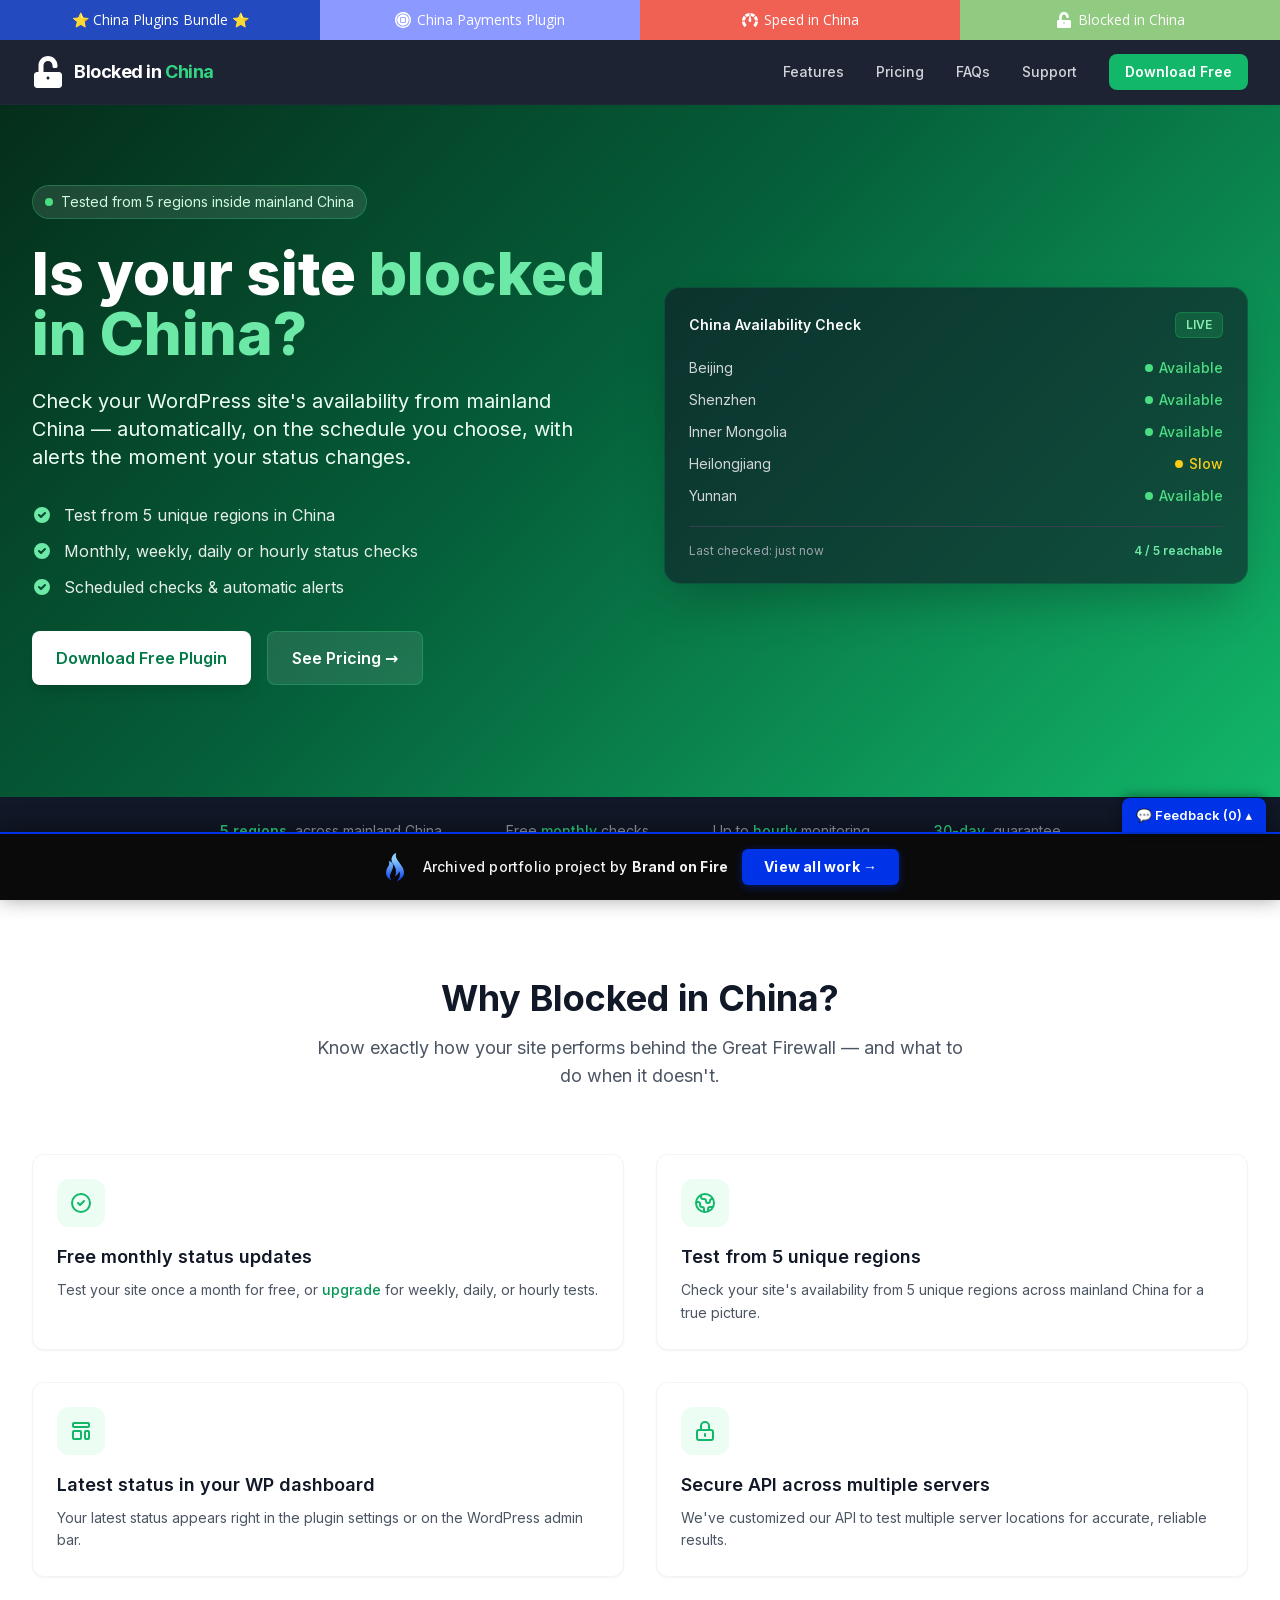
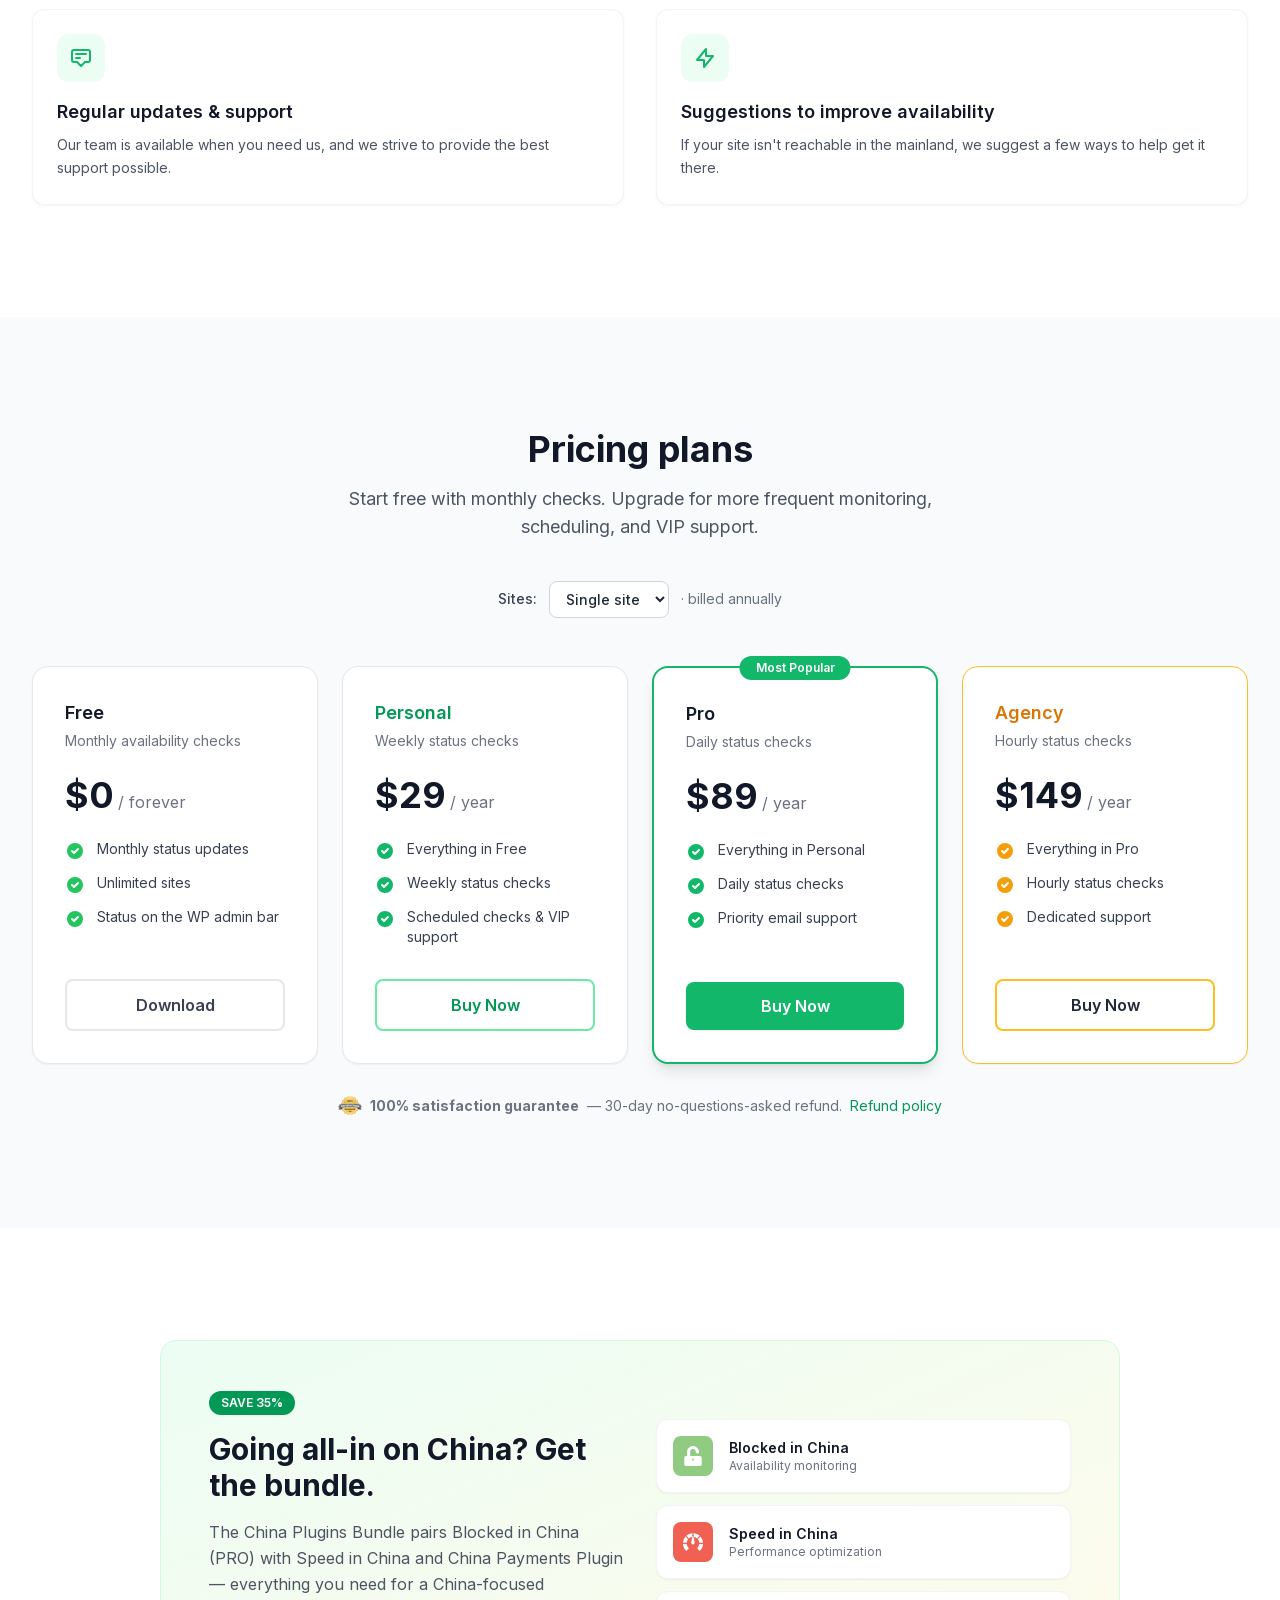
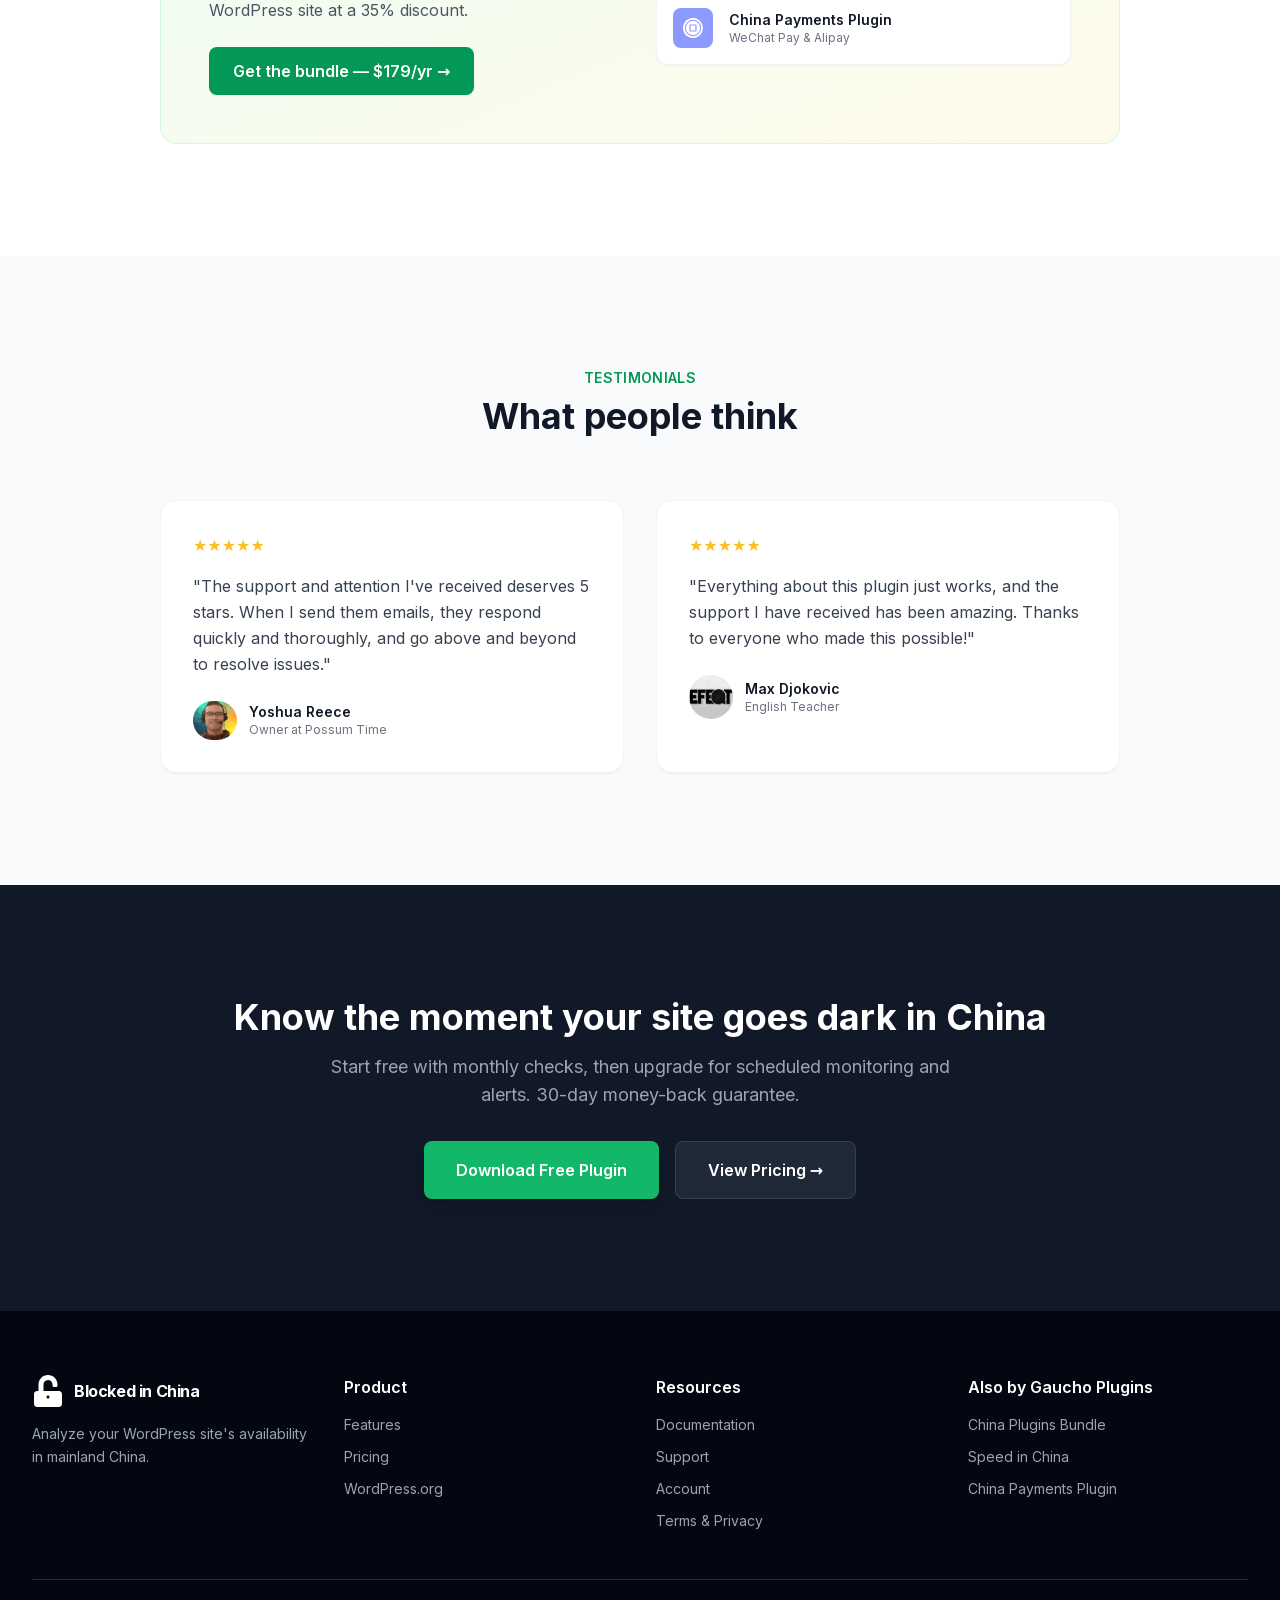
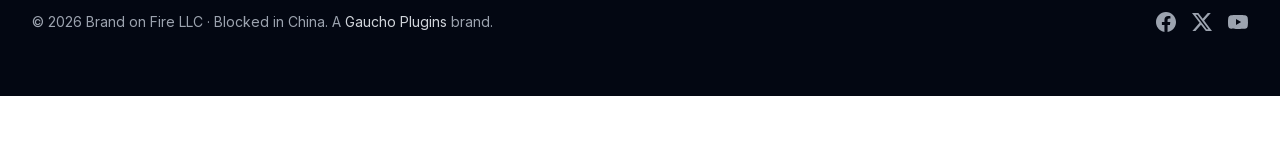
==== commit 53b0707f: "Add feedback comment widget to portfolio bar" ====
--- a/index.html
+++ b/index.html
@@ -1 +1,58 @@
-<!doctype html><html lang="en" class="scroll-smooth" data-bofp="0"><head><meta charset="utf-8"><link rel="icon" href="/assets/img/bic-icon.svg" type="image/svg+xml"><link rel="apple-touch-icon" href="/assets/img/bic-icon.svg"><meta name="viewport" content="width=device-width, initial-scale=1"><title>Blocked in China – Check Your WordPress Site's Availability in Mainland China</title><meta name="description" content="The Blocked in China WordPress plugin checks whether your website is reachable from mainland China — tested from 5 real regions, on a monthly, weekly, daily, or hourly schedule, with automatic alerts when your status changes."><meta name="keywords" content="is my website blocked in China, check website accessibility China, China firewall test, WordPress China availability, Great Firewall test, blocked in China plugin"><link rel="canonical" href="/"><meta property="og:type" content="website"><meta property="og:title" content="Blocked in China – Is Your WordPress Site Reachable from Mainland China?"><meta property="og:description" content="Check your WordPress site's availability from 5 regions inside mainland China — automatically, on the schedule you choose, with alerts when your status changes."><meta property="og:url" content="/"><meta property="og:site_name" content="Blocked in China"><meta property="og:image" content="/assets/img/checker-screenshot.png"><meta name="twitter:card" content="summary_large_image"><meta name="twitter:title" content="Blocked in China – Check Your Site's Mainland China Availability"><meta name="twitter:description" content="Is your WordPress site blocked in China? Test it from 5 mainland regions, automatically."><link rel="stylesheet" href="style.css"><style>[data-bofp="1"]{background-color:rgb(255, 255, 255)!important;color:rgb(31, 41, 55)!important}[data-bofp="2"]{background-color:rgba(17, 24, 39, 0.95)!important;color:rgb(31, 41, 55)!important}[data-bofp="3"]{background-color:rgb(17, 24, 39)!important;color:rgb(31, 41, 55)!important}[data-bofp="4"]{background-color:rgb(255, 255, 255)!important;color:rgb(31, 41, 55)!important}[data-bofp="5"]{background-color:rgb(248, 250, 252)!important;color:rgb(31, 41, 55)!important}[data-bofp="6"]{background-color:rgb(255, 255, 255)!important;color:rgb(31, 41, 55)!important}[data-bofp="7"]{background-color:rgb(248, 250, 252)!important;color:rgb(31, 41, 55)!important}[data-bofp="8"]{background-color:rgb(17, 24, 39)!important;color:rgb(31, 41, 55)!important}[data-bofp="9"]{background-color:rgb(3, 7, 18)!important;color:rgb(156, 163, 175)!important}</style><meta name="robots" content="noindex, nofollow"><style id="bof-noform">form,form *,fieldset,fieldset *,input,textarea,select,label.fusion-form-label,.wpcf7,.wpcf7 *,.fusion-form,.fusion-form *,.fusion-contact-form,.fusion-contact-form *,.elementor-form,.elementor-form *,.gform_wrapper,.gform_wrapper *,[class*="contact-form"],[class*="contact-form"] *,[id*="contact-form"],[id*="contact-form"] *{pointer-events:none!important;cursor:default!important;-webkit-user-select:none!important;user-select:none!important}</style></head><body class="font-sans text-gray-800 bg-white antialiased" data-bofp="1"><div class="gp-strip"><a class="gp-s-bundle">⭐ China Plugins Bundle ⭐</a><a class="gp-s-cpp"><span class="gp-icon"><svg xmlns="http://www.w3.org/2000/svg" viewBox="0 0 55 55"><path fill="#fff" d="M16.8,52.84A27.53,27.53,0,0,1,0,27.5,27.53,27.53,0,0,1,16.8,2.17,27.43,27.43,0,0,1,46.94,8.06a27.47,27.47,0,0,1,0,38.88,27.68,27.68,0,0,1-8.75,5.9,27.58,27.58,0,0,1-21.4,0ZM5,27.5A22.5,22.5,0,1,0,27.5,5,22.52,22.52,0,0,0,5,27.5Zm2.68,0A19.82,19.82,0,1,1,27.5,47.32,19.84,19.84,0,0,1,7.68,27.5Zm10.11-7.88V35.38a1.84,1.84,0,0,0,1.83,1.84H35.38a1.85,1.85,0,0,0,1.84-1.84V19.62a1.85,1.85,0,0,0-1.84-1.84H19.62a1.85,1.85,0,0,0-1.84,1.84h0Zm3.08,14.51V20.87H34.13V34.13Z"></path></svg></span>China Payments Plugin</a><a class="gp-s-sic"><span class="gp-icon"><svg xmlns="http://www.w3.org/2000/svg" viewBox="0 0 75 66"><path fill="#fff" d="M12.547,66a1.055,1.055,0,0,1-.2-.02c-.569-.112-.649-.19-1.17-.7L11,65.116a44.951,44.951,0,0,1-7.673-10.9A34.6,34.6,0,0,1,.5,44.948,37.281,37.281,0,0,1,0,40.433H13.87a24.984,24.984,0,0,0,2.054,7.8,32.464,32.464,0,0,0,4.985,7.153,3.564,3.564,0,0,1,.453,1.259,2.631,2.631,0,0,1-.211,1.2l-7.643,7.767A1.607,1.607,0,0,1,12.547,66Zm50-.01a1.7,1.7,0,0,1-1.039-.484L53.848,57.84a2.621,2.621,0,0,1-.211-1.2,3.552,3.552,0,0,1,.453-1.259,32.411,32.411,0,0,0,4.985-7.153,25.185,25.185,0,0,0,2.054-7.8H75v.01a37.9,37.9,0,0,1-.5,4.5,34.6,34.6,0,0,1-2.831,9.27A44.952,44.952,0,0,1,64,65.116c-.11.106-.2.2-.282.277a1.442,1.442,0,0,1-1.029.586A1.027,1.027,0,0,1,62.542,65.99ZM75,35.889H61.069a23.519,23.519,0,0,0-1.48-6.754,29.844,29.844,0,0,0-3.806-6.386L65.57,12.741l.008.008a36.554,36.554,0,0,1,2.386,2.98,36.3,36.3,0,0,1,4.162,7.328A49.716,49.716,0,0,1,75,35.888Zm-61.069,0H0v-.006A49.8,49.8,0,0,1,2.874,23.056a36.315,36.315,0,0,1,4.162-7.328A35.609,35.609,0,0,1,9.43,12.741l9.788,10.008a29.714,29.714,0,0,0-3.806,6.386,23.751,23.751,0,0,0-1.48,6.753Zm8.487-16.271h0L12.6,9.64l.015-.012a79.218,79.218,0,0,1,6.541-4.654A30.831,30.831,0,0,1,23.9,2.64,38.621,38.621,0,0,1,29.85.829,53.184,53.184,0,0,1,35.378,0V4.8a4.075,4.075,0,0,0-.3.921c-.03.157-.751,3.892-1.642,8.6a18.535,18.535,0,0,0-4.528,1.214,31.123,31.123,0,0,0-6.494,4.083Zm30.241,0h0a31.148,31.148,0,0,0-6.495-4.083,18.493,18.493,0,0,0-4.4-1.2C40.8,9.557,40.007,5.809,40,5.771a4.157,4.157,0,0,0-.3-1.078V0h.016a53.828,53.828,0,0,1,5.512.828A38.585,38.585,0,0,1,51.179,2.64a30.8,30.8,0,0,1,4.743,2.333A79.869,79.869,0,0,1,62.477,9.64L52.66,19.618Z"></path><path fill="#fff" d="M24.431,24.4a2.1,2.1,0,0,0,.485-1.524,3.069,3.069,0,0,0-.5-1.326S11.9,2.959,10.866,1.926A6.775,6.775,0,0,0,9.183.6S4.41-1.286,1.672,1.639.382,8.481.382,8.481s-.011.42,1.348,2.2,19.79,13.7,19.79,13.7a3.088,3.088,0,0,0,1.349.592A2.1,2.1,0,0,0,24.431,24.4Z" transform="translate(37.287 44.82) rotate(-135)"></path></svg></span>Speed in China</a><a href="index.html" class="gp-s-bic active"><span class="gp-icon"><svg xmlns="http://www.w3.org/2000/svg" viewBox="0 0 448 512"><path fill="#fff" d="M400 256H152V152.9c0-39.6 31.7-72.5 71.3-72.9 40-.4 72.7 32.1 72.7 72v16c0 13.3 10.7 24 24 24h32c13.3 0 24-10.7 24-24v-16C376 68 307.5 0 223.5 0 139.5 0 72 68 72 152v104H48c-26.5 0-48 21.5-48 48v160c0 26.5 21.5 48 48 48h352c26.5 0 48-21.5 48-48V304c0-26.5-21.5-48-48-48zm-176 120c-13.3 0-24-10.7-24-24s10.7-24 24-24 24 10.7 24 24-10.7 24-24 24z"></path></svg></span>Blocked in China</a></div><header class="sticky top-0 z-50 bg-gray-900/95 backdrop-blur-sm border-b border-gray-800 shadow-sm" data-bofp="2"><nav class="max-w-7xl mx-auto px-4 sm:px-6 lg:px-8"><div class="flex items-center justify-between h-16"><a href="index.html" class="flex items-center gap-2.5" aria-label="Blocked in China home"><img src="_a/52802d5689e6.svg" alt="Blocked in China" class="w-8 h-8" decoding="sync"><span class="text-lg font-bold text-white tracking-tight">Blocked in <span class="text-brand-400">China</span></span></a><div class="hidden md:flex items-center gap-8"><a href="index.html" class="text-sm font-medium text-gray-300 hover:text-brand-400 transition-colors">Features</a><a href="index.html" class="text-sm font-medium text-gray-300 hover:text-brand-400 transition-colors">Pricing</a><a href="faq/index.html" class="text-sm font-medium text-gray-300 hover:text-brand-400 transition-colors">FAQs</a><a class="text-sm font-medium text-gray-300 hover:text-brand-400 transition-colors">Support</a><a target="_blank" rel="noopener" class="inline-flex items-center px-4 py-2 bg-brand-500 text-white text-sm font-semibold rounded-lg hover:bg-brand-600 transition-colors shadow-sm">Download Free</a></div><button id="mobile-menu-btn" class="md:hidden p-2 text-gray-300 hover:text-brand-400" aria-label="Toggle menu"><svg class="w-6 h-6" fill="none" stroke="currentColor" viewBox="0 0 24 24"><path stroke-linecap="round" stroke-linejoin="round" stroke-width="2" d="M4 6h16M4 12h16M4 18h16"></path></svg></button></div><div id="mobile-menu" class="hidden md:hidden pb-4"><div class="flex flex-col gap-3"><a href="index.html" class="text-sm font-medium text-gray-300 hover:text-brand-400 py-1">Features</a><a href="index.html" class="text-sm font-medium text-gray-300 hover:text-brand-400 py-1">Pricing</a><a href="faq/index.html" class="text-sm font-medium text-gray-300 hover:text-brand-400 py-1">FAQs</a><a class="text-sm font-medium text-gray-300 hover:text-brand-400 py-1">Support</a><a target="_blank" rel="noopener" class="inline-flex items-center justify-center w-full px-4 py-2 bg-brand-500 text-white text-sm font-semibold rounded-lg mt-2">Download Free</a></div></div></nav></header><main><section class="gradient-hero pt-16 pb-20 lg:pt-20 lg:pb-28"><div class="max-w-7xl mx-auto px-4 sm:px-6 lg:px-8"><div class="grid lg:grid-cols-2 gap-12 items-center"><div class="fade-in"><p class="inline-flex items-center gap-2 px-3 py-1.5 bg-white/10 rounded-full text-sm text-brand-100 mb-6 backdrop-blur-sm border border-brand-400/30"><span class="w-2 h-2 rounded-full bg-green-400 pulse-dot"></span>Tested from 5 regions inside mainland China</p><h1 class="text-4xl sm:text-5xl lg:text-6xl font-extrabold text-white leading-tight mb-6">Is your site <span class="text-brand-300">blocked in China?</span></h1><p class="text-lg lg:text-xl text-brand-50 mb-8 max-w-xl leading-relaxed">Check your WordPress site's availability from mainland China — automatically, on the schedule you choose, with alerts the moment your status changes.</p><ul class="space-y-3 mb-8"><li class="flex items-center gap-3 text-white/90"><svg class="w-5 h-5 text-brand-300 flex-shrink-0" fill="currentColor" viewBox="0 0 20 20"><path fill-rule="evenodd" d="M10 18a8 8 0 100-16 8 8 0 000 16zm3.707-9.293a1 1 0 00-1.414-1.414L9 10.586 7.707 9.293a1 1 0 00-1.414 1.414l2 2a1 1 0 001.414 0l4-4z" clip-rule="evenodd"></path></svg>Test from 5 unique regions in China</li><li class="flex items-center gap-3 text-white/90"><svg class="w-5 h-5 text-brand-300 flex-shrink-0" fill="currentColor" viewBox="0 0 20 20"><path fill-rule="evenodd" d="M10 18a8 8 0 100-16 8 8 0 000 16zm3.707-9.293a1 1 0 00-1.414-1.414L9 10.586 7.707 9.293a1 1 0 00-1.414 1.414l2 2a1 1 0 001.414 0l4-4z" clip-rule="evenodd"></path></svg>Monthly, weekly, daily or hourly status checks</li><li class="flex items-center gap-3 text-white/90"><svg class="w-5 h-5 text-brand-300 flex-shrink-0" fill="currentColor" viewBox="0 0 20 20"><path fill-rule="evenodd" d="M10 18a8 8 0 100-16 8 8 0 000 16zm3.707-9.293a1 1 0 00-1.414-1.414L9 10.586 7.707 9.293a1 1 0 00-1.414 1.414l2 2a1 1 0 001.414 0l4-4z" clip-rule="evenodd"></path></svg>Scheduled checks &amp; automatic alerts</li></ul><div class="flex flex-col sm:flex-row gap-4"><a target="_blank" rel="noopener" class="inline-flex items-center justify-center px-6 py-3.5 bg-white text-brand-700 font-semibold rounded-lg hover:bg-gray-100 transition-colors shadow-lg text-base">Download Free Plugin</a><a href="#pricing" class="inline-flex items-center justify-center px-6 py-3.5 bg-white/10 text-white font-semibold rounded-lg hover:bg-white/20 transition-colors border border-brand-400/30 text-base backdrop-blur-sm">See Pricing →</a></div></div><div class="fade-in hidden lg:block"><div class="bg-gray-900/60 backdrop-blur-sm rounded-2xl p-6 border border-brand-500/20 shadow-2xl"><div class="flex items-center justify-between mb-5"><span class="text-white font-semibold text-sm">China Availability Check</span><span class="px-2.5 py-1 rounded-md text-xs font-semibold bg-green-500/20 text-green-300 border border-green-500/30">LIVE</span></div><div class="space-y-3"><div class="flex items-center justify-between text-sm"><span class="text-gray-300">Beijing</span><span class="inline-flex items-center gap-1.5 text-green-400 font-medium"><span class="w-2 h-2 rounded-full bg-green-400"></span>Available</span></div><div class="flex items-center justify-between text-sm"><span class="text-gray-300">Shenzhen</span><span class="inline-flex items-center gap-1.5 text-green-400 font-medium"><span class="w-2 h-2 rounded-full bg-green-400"></span>Available</span></div><div class="flex items-center justify-between text-sm"><span class="text-gray-300">Inner Mongolia</span><span class="inline-flex items-center gap-1.5 text-green-400 font-medium"><span class="w-2 h-2 rounded-full bg-green-400"></span>Available</span></div><div class="flex items-center justify-between text-sm"><span class="text-gray-300">Heilongjiang</span><span class="inline-flex items-center gap-1.5 text-yellow-400 font-medium"><span class="w-2 h-2 rounded-full bg-yellow-400"></span>Slow</span></div><div class="flex items-center justify-between text-sm"><span class="text-gray-300">Yunnan</span><span class="inline-flex items-center gap-1.5 text-green-400 font-medium"><span class="w-2 h-2 rounded-full bg-green-400"></span>Available</span></div></div><div class="mt-5 pt-4 border-t border-gray-700 flex items-center justify-between"><span class="text-xs text-gray-400">Last checked: just now</span><span class="text-xs text-brand-300 font-semibold">4 / 5 reachable</span></div></div></div></div></div></section><section class="bg-gray-900 border-b border-gray-800 py-6" data-bofp="3"><div class="max-w-7xl mx-auto px-4 sm:px-6 lg:px-8"><div class="flex flex-wrap items-center justify-center gap-6 lg:gap-16 text-sm text-gray-400"><div class="flex items-center gap-2"><span class="text-brand-400 font-semibold">5 regions</span> across mainland China</div><div>Free <span class="text-brand-400 font-medium">monthly</span> checks</div><div>Up to <span class="text-brand-400 font-medium">hourly</span> monitoring</div><div class="flex items-center gap-2"><span class="text-brand-400 font-medium">30-day</span> guarantee</div></div></div></section><section class="py-20 lg:py-28 bg-white" id="features" data-bofp="4"><div class="max-w-7xl mx-auto px-4 sm:px-6 lg:px-8"><div class="text-center mb-16"><h2 class="text-3xl sm:text-4xl font-bold text-gray-900 mb-4">Why Blocked in China?</h2><p class="text-lg text-gray-600 max-w-2xl mx-auto">Know exactly how your site performs behind the Great Firewall — and what to do when it doesn't.</p></div><div class="grid sm:grid-cols-2 lg:grid-cols-3 gap-6 lg:gap-8"><div class="bg-white rounded-xl p-6 border border-gray-100 card-hover shadow-sm"><div class="w-12 h-12 bg-brand-50 rounded-xl flex items-center justify-center mb-4"><svg class="w-6 h-6 text-brand-500" fill="none" stroke="currentColor" viewBox="0 0 24 24"><path stroke-linecap="round" stroke-linejoin="round" stroke-width="2" d="M9 12l2 2 4-4m6 2a9 9 0 11-18 0 9 9 0 0118 0z"></path></svg></div><h3 class="text-lg font-semibold text-gray-900 mb-2">Free monthly status updates</h3><p class="text-gray-600 text-sm leading-relaxed">Test your site once a month for free, or <a href="#pricing" class="text-brand-600 font-medium hover:text-brand-700">upgrade</a> for weekly, daily, or hourly tests.</p></div><div class="bg-white rounded-xl p-6 border border-gray-100 card-hover shadow-sm"><div class="w-12 h-12 bg-brand-50 rounded-xl flex items-center justify-center mb-4"><svg class="w-6 h-6 text-brand-500" fill="none" stroke="currentColor" viewBox="0 0 24 24"><path stroke-linecap="round" stroke-linejoin="round" stroke-width="2" d="M3.055 11H5a2 2 0 012 2v1a2 2 0 002 2 2 2 0 012 2v2.945M8 3.935V5.5A2.5 2.5 0 0010.5 8h.5a2 2 0 012 2 2 2 0 104 0 2 2 0 012-2h1.064M15 20.488V18a2 2 0 012-2h3.064M21 12a9 9 0 11-18 0 9 9 0 0118 0z"></path></svg></div><h3 class="text-lg font-semibold text-gray-900 mb-2">Test from 5 unique regions</h3><p class="text-gray-600 text-sm leading-relaxed">Check your site's availability from 5 unique regions across mainland China for a true picture.</p></div><div class="bg-white rounded-xl p-6 border border-gray-100 card-hover shadow-sm"><div class="w-12 h-12 bg-brand-50 rounded-xl flex items-center justify-center mb-4"><svg class="w-6 h-6 text-brand-500" fill="none" stroke="currentColor" viewBox="0 0 24 24"><path stroke-linecap="round" stroke-linejoin="round" stroke-width="2" d="M4 5a1 1 0 011-1h14a1 1 0 011 1v2a1 1 0 01-1 1H5a1 1 0 01-1-1V5zM4 13a1 1 0 011-1h6a1 1 0 011 1v6a1 1 0 01-1 1H5a1 1 0 01-1-1v-6zM16 13a1 1 0 011-1h2a1 1 0 011 1v6a1 1 0 01-1 1h-2a1 1 0 01-1-1v-6z"></path></svg></div><h3 class="text-lg font-semibold text-gray-900 mb-2">Latest status in your WP dashboard</h3><p class="text-gray-600 text-sm leading-relaxed">Your latest status appears right in the plugin settings or on the WordPress admin bar.</p></div><div class="bg-white rounded-xl p-6 border border-gray-100 card-hover shadow-sm"><div class="w-12 h-12 bg-brand-50 rounded-xl flex items-center justify-center mb-4"><svg class="w-6 h-6 text-brand-500" fill="none" stroke="currentColor" viewBox="0 0 24 24"><path stroke-linecap="round" stroke-linejoin="round" stroke-width="2" d="M12 15v2m-6 4h12a2 2 0 002-2v-6a2 2 0 00-2-2H6a2 2 0 00-2 2v6a2 2 0 002 2zm10-10V7a4 4 0 00-8 0v4h8z"></path></svg></div><h3 class="text-lg font-semibold text-gray-900 mb-2">Secure API across multiple servers</h3><p class="text-gray-600 text-sm leading-relaxed">We've customized our API to test multiple server locations for accurate, reliable results.</p></div><div class="bg-white rounded-xl p-6 border border-gray-100 card-hover shadow-sm"><div class="w-12 h-12 bg-brand-50 rounded-xl flex items-center justify-center mb-4"><svg class="w-6 h-6 text-brand-500" fill="none" stroke="currentColor" viewBox="0 0 24 24"><path stroke-linecap="round" stroke-linejoin="round" stroke-width="2" d="M7 8h10M7 12h4m1 8l-4-4H5a2 2 0 01-2-2V6a2 2 0 012-2h14a2 2 0 012 2v8a2 2 0 01-2 2h-3l-4 4z"></path></svg></div><h3 class="text-lg font-semibold text-gray-900 mb-2">Regular updates &amp; support</h3><p class="text-gray-600 text-sm leading-relaxed">Our team is available when you need us, and we strive to provide the best support possible.</p></div><div class="bg-white rounded-xl p-6 border border-gray-100 card-hover shadow-sm"><div class="w-12 h-12 bg-brand-50 rounded-xl flex items-center justify-center mb-4"><svg class="w-6 h-6 text-brand-500" fill="none" stroke="currentColor" viewBox="0 0 24 24"><path stroke-linecap="round" stroke-linejoin="round" stroke-width="2" d="M13 10V3L4 14h7v7l9-11h-7z"></path></svg></div><h3 class="text-lg font-semibold text-gray-900 mb-2">Suggestions to improve availability</h3><p class="text-gray-600 text-sm leading-relaxed">If your site isn't reachable in the mainland, we suggest a few ways to help get it there.</p></div></div></div></section><section class="py-20 lg:py-28 bg-surface-50" id="pricing" data-bofp="5"><div class="max-w-7xl mx-auto px-4 sm:px-6 lg:px-8"><div class="text-center mb-10"><h2 class="text-3xl sm:text-4xl font-bold text-gray-900 mb-4">Pricing plans</h2><p class="text-lg text-gray-600 max-w-2xl mx-auto">Start free with monthly checks. Upgrade for more frequent monitoring, scheduling, and VIP support.</p></div><div class="flex items-center justify-center gap-3 mb-12"><label for="site-count" class="text-sm font-medium text-gray-700">Sites:</label><select id="site-count" class="rounded-lg border border-gray-300 bg-white px-3 py-2 text-sm font-medium text-gray-800 focus:border-brand-500 focus:ring-brand-500"><option value="1">Single site</option><option value="3">3 sites</option><option value="10">10 sites</option><option value="25">25 sites</option></select><span class="text-sm text-gray-500">· billed annually</span></div><div class="grid md:grid-cols-2 lg:grid-cols-4 gap-6"><div class="bg-white rounded-2xl p-8 border border-gray-200 shadow-sm flex flex-col"><h3 class="text-lg font-semibold text-gray-900 mb-1">Free</h3><p class="text-sm text-gray-500 mb-6">Monthly availability checks</p><div class="flex items-baseline gap-1 mb-6"><span class="text-4xl font-bold text-gray-900">$0</span><span class="text-gray-500">/ forever</span></div><ul class="space-y-3 mb-8 flex-grow text-sm text-gray-700"><li class="flex items-start gap-3"><svg class="w-5 h-5 text-green-500 flex-shrink-0 mt-0.5" fill="currentColor" viewBox="0 0 20 20"><path fill-rule="evenodd" d="M10 18a8 8 0 100-16 8 8 0 000 16zm3.707-9.293a1 1 0 00-1.414-1.414L9 10.586 7.707 9.293a1 1 0 00-1.414 1.414l2 2a1 1 0 001.414 0l4-4z" clip-rule="evenodd"></path></svg>Monthly status updates</li><li class="flex items-start gap-3"><svg class="w-5 h-5 text-green-500 flex-shrink-0 mt-0.5" fill="currentColor" viewBox="0 0 20 20"><path fill-rule="evenodd" d="M10 18a8 8 0 100-16 8 8 0 000 16zm3.707-9.293a1 1 0 00-1.414-1.414L9 10.586 7.707 9.293a1 1 0 00-1.414 1.414l2 2a1 1 0 001.414 0l4-4z" clip-rule="evenodd"></path></svg>Unlimited sites</li><li class="flex items-start gap-3"><svg class="w-5 h-5 text-green-500 flex-shrink-0 mt-0.5" fill="currentColor" viewBox="0 0 20 20"><path fill-rule="evenodd" d="M10 18a8 8 0 100-16 8 8 0 000 16zm3.707-9.293a1 1 0 00-1.414-1.414L9 10.586 7.707 9.293a1 1 0 00-1.414 1.414l2 2a1 1 0 001.414 0l4-4z" clip-rule="evenodd"></path></svg>Status on the WP admin bar</li></ul><a target="_blank" rel="noopener" class="block w-full text-center px-6 py-3 border-2 border-gray-200 text-gray-700 font-semibold rounded-lg hover:border-brand-300 hover:text-brand-600 transition-colors">Download</a></div><div class="bg-white rounded-2xl p-8 border border-gray-200 shadow-sm flex flex-col"><h3 class="text-lg font-semibold text-brand-600 mb-1">Personal</h3><p class="text-sm text-gray-500 mb-6">Weekly status checks</p><div class="flex items-baseline gap-1 mb-6"><span class="text-4xl font-bold text-gray-900" id="personal-price">$29</span><span class="text-gray-500">/ year</span></div><ul class="space-y-3 mb-8 flex-grow text-sm text-gray-700"><li class="flex items-start gap-3"><svg class="w-5 h-5 text-brand-500 flex-shrink-0 mt-0.5" fill="currentColor" viewBox="0 0 20 20"><path fill-rule="evenodd" d="M10 18a8 8 0 100-16 8 8 0 000 16zm3.707-9.293a1 1 0 00-1.414-1.414L9 10.586 7.707 9.293a1 1 0 00-1.414 1.414l2 2a1 1 0 001.414 0l4-4z" clip-rule="evenodd"></path></svg>Everything in Free</li><li class="flex items-start gap-3"><svg class="w-5 h-5 text-brand-500 flex-shrink-0 mt-0.5" fill="currentColor" viewBox="0 0 20 20"><path fill-rule="evenodd" d="M10 18a8 8 0 100-16 8 8 0 000 16zm3.707-9.293a1 1 0 00-1.414-1.414L9 10.586 7.707 9.293a1 1 0 00-1.414 1.414l2 2a1 1 0 001.414 0l4-4z" clip-rule="evenodd"></path></svg>Weekly status checks</li><li class="flex items-start gap-3"><svg class="w-5 h-5 text-brand-500 flex-shrink-0 mt-0.5" fill="currentColor" viewBox="0 0 20 20"><path fill-rule="evenodd" d="M10 18a8 8 0 100-16 8 8 0 000 16zm3.707-9.293a1 1 0 00-1.414-1.414L9 10.586 7.707 9.293a1 1 0 00-1.414 1.414l2 2a1 1 0 001.414 0l4-4z" clip-rule="evenodd"></path></svg>Scheduled checks &amp; VIP support</li></ul><a href="#" data-tier="personal" class="bic-buy block w-full text-center px-6 py-3 border-2 border-brand-300 text-brand-600 font-semibold rounded-lg hover:bg-brand-50 transition-colors">Buy Now</a></div><div class="bg-white rounded-2xl p-8 border-2 border-brand-500 shadow-lg relative flex flex-col"><div class="absolute -top-3 left-1/2 -translate-x-1/2 px-4 py-1 bg-brand-500 text-white text-xs font-semibold rounded-full">Most Popular</div><h3 class="text-lg font-semibold text-gray-900 mb-1">Pro</h3><p class="text-sm text-gray-500 mb-6">Daily status checks</p><div class="flex items-baseline gap-1 mb-6"><span class="text-4xl font-bold text-gray-900" id="pro-price">$89</span><span class="text-gray-500">/ year</span></div><ul class="space-y-3 mb-8 flex-grow text-sm text-gray-700"><li class="flex items-start gap-3"><svg class="w-5 h-5 text-brand-500 flex-shrink-0 mt-0.5" fill="currentColor" viewBox="0 0 20 20"><path fill-rule="evenodd" d="M10 18a8 8 0 100-16 8 8 0 000 16zm3.707-9.293a1 1 0 00-1.414-1.414L9 10.586 7.707 9.293a1 1 0 00-1.414 1.414l2 2a1 1 0 001.414 0l4-4z" clip-rule="evenodd"></path></svg>Everything in Personal</li><li class="flex items-start gap-3"><svg class="w-5 h-5 text-brand-500 flex-shrink-0 mt-0.5" fill="currentColor" viewBox="0 0 20 20"><path fill-rule="evenodd" d="M10 18a8 8 0 100-16 8 8 0 000 16zm3.707-9.293a1 1 0 00-1.414-1.414L9 10.586 7.707 9.293a1 1 0 00-1.414 1.414l2 2a1 1 0 001.414 0l4-4z" clip-rule="evenodd"></path></svg>Daily status checks</li><li class="flex items-start gap-3"><svg class="w-5 h-5 text-brand-500 flex-shrink-0 mt-0.5" fill="currentColor" viewBox="0 0 20 20"><path fill-rule="evenodd" d="M10 18a8 8 0 100-16 8 8 0 000 16zm3.707-9.293a1 1 0 00-1.414-1.414L9 10.586 7.707 9.293a1 1 0 00-1.414 1.414l2 2a1 1 0 001.414 0l4-4z" clip-rule="evenodd"></path></svg>Priority email support</li></ul><a href="#" data-tier="pro" class="bic-buy block w-full text-center px-6 py-3 bg-brand-500 text-white font-semibold rounded-lg hover:bg-brand-600 transition-colors shadow-sm">Buy Now</a></div><div class="bg-white rounded-2xl p-8 border border-gold-400 shadow-sm flex flex-col"><h3 class="text-lg font-semibold text-gold-600 mb-1">Agency</h3><p class="text-sm text-gray-500 mb-6">Hourly status checks</p><div class="flex items-baseline gap-1 mb-6"><span class="text-4xl font-bold text-gray-900" id="agency-price">$149</span><span class="text-gray-500">/ year</span></div><ul class="space-y-3 mb-8 flex-grow text-sm text-gray-700"><li class="flex items-start gap-3"><svg class="w-5 h-5 text-gold-500 flex-shrink-0 mt-0.5" fill="currentColor" viewBox="0 0 20 20"><path fill-rule="evenodd" d="M10 18a8 8 0 100-16 8 8 0 000 16zm3.707-9.293a1 1 0 00-1.414-1.414L9 10.586 7.707 9.293a1 1 0 00-1.414 1.414l2 2a1 1 0 001.414 0l4-4z" clip-rule="evenodd"></path></svg>Everything in Pro</li><li class="flex items-start gap-3"><svg class="w-5 h-5 text-gold-500 flex-shrink-0 mt-0.5" fill="currentColor" viewBox="0 0 20 20"><path fill-rule="evenodd" d="M10 18a8 8 0 100-16 8 8 0 000 16zm3.707-9.293a1 1 0 00-1.414-1.414L9 10.586 7.707 9.293a1 1 0 00-1.414 1.414l2 2a1 1 0 001.414 0l4-4z" clip-rule="evenodd"></path></svg>Hourly status checks</li><li class="flex items-start gap-3"><svg class="w-5 h-5 text-gold-500 flex-shrink-0 mt-0.5" fill="currentColor" viewBox="0 0 20 20"><path fill-rule="evenodd" d="M10 18a8 8 0 100-16 8 8 0 000 16zm3.707-9.293a1 1 0 00-1.414-1.414L9 10.586 7.707 9.293a1 1 0 00-1.414 1.414l2 2a1 1 0 001.414 0l4-4z" clip-rule="evenodd"></path></svg>Dedicated support</li></ul><a href="#" data-tier="agency" class="bic-buy block w-full text-center px-6 py-3 border-2 border-gold-400 text-gold-700 font-semibold rounded-lg hover:bg-gold-50 transition-colors">Buy Now</a></div></div><p class="text-center text-sm text-gray-500 mt-8 flex items-center justify-center gap-2"><img src="_a/3076e0c134ed.svg" alt="" class="w-6 h-6" width="24" height="24" decoding="sync"><strong>100% satisfaction guarantee</strong> — 30-day no-questions-asked refund. <a target="_blank" rel="noopener" class="text-brand-600 hover:underline">Refund policy</a></p></div></section><section class="py-20 lg:py-28 bg-white" data-bofp="6"><div class="max-w-5xl mx-auto px-4 sm:px-6 lg:px-8"><div class="bg-gradient-to-br from-brand-50 to-gold-50 rounded-2xl p-8 lg:p-12 border border-brand-100"><div class="grid lg:grid-cols-2 gap-8 items-center"><div><span class="inline-flex items-center gap-2 px-3 py-1 bg-brand-600 text-white text-xs font-semibold rounded-full mb-4">SAVE 35%</span><h2 class="text-2xl lg:text-3xl font-bold text-gray-900 mb-4">Going all-in on China? Get the bundle.</h2><p class="text-gray-600 leading-relaxed mb-6">The China Plugins Bundle pairs Blocked in China (PRO) with Speed in China and China Payments Plugin — everything you need for a China-focused WordPress site at a 35% discount.</p><a target="_blank" rel="noopener" class="inline-flex items-center px-6 py-3 bg-brand-600 text-white font-semibold rounded-lg hover:bg-brand-700 transition-colors shadow-sm">Get the bundle — $179/yr →</a></div><div class="space-y-3"><div class="bg-white rounded-xl p-4 border border-gray-100 shadow-sm flex items-center gap-4"><span class="w-10 h-10 rounded-lg flex items-center justify-center flex-shrink-0" style="background:#91CA81"><svg class="w-5 h-5" fill="#fff" viewBox="0 0 448 512"><path fill="#fff" d="M400 256H152V152.9c0-39.6 31.7-72.5 71.3-72.9 40-.4 72.7 32.1 72.7 72v16c0 13.3 10.7 24 24 24h32c13.3 0 24-10.7 24-24v-16C376 68 307.5 0 223.5 0 139.5 0 72 68 72 152v104H48c-26.5 0-48 21.5-48 48v160c0 26.5 21.5 48 48 48h352c26.5 0 48-21.5 48-48V304c0-26.5-21.5-48-48-48zm-176 120c-13.3 0-24-10.7-24-24s10.7-24 24-24 24 10.7 24 24-10.7 24-24 24z"></path></svg></span><div><div class="font-semibold text-gray-900 text-sm">Blocked in China</div><div class="text-gray-500 text-xs">Availability monitoring</div></div></div><div class="bg-white rounded-xl p-4 border border-gray-100 shadow-sm flex items-center gap-4"><span class="w-10 h-10 rounded-lg flex items-center justify-center flex-shrink-0" style="background:#F16153"><svg class="w-5 h-5" fill="#fff" viewBox="0 0 75 66"><path fill="#fff" d="M12.547,66a1.055,1.055,0,0,1-.2-.02c-.569-.112-.649-.19-1.17-.7L11,65.116a44.951,44.951,0,0,1-7.673-10.9A34.6,34.6,0,0,1,.5,44.948,37.281,37.281,0,0,1,0,40.433H13.87a24.984,24.984,0,0,0,2.054,7.8,32.464,32.464,0,0,0,4.985,7.153,3.564,3.564,0,0,1,.453,1.259,2.631,2.631,0,0,1-.211,1.2l-7.643,7.767A1.607,1.607,0,0,1,12.547,66Zm50-.01a1.7,1.7,0,0,1-1.039-.484L53.848,57.84a2.621,2.621,0,0,1-.211-1.2,3.552,3.552,0,0,1,.453-1.259,32.411,32.411,0,0,0,4.985-7.153,25.185,25.185,0,0,0,2.054-7.8H75v.01a37.9,37.9,0,0,1-.5,4.5,34.6,34.6,0,0,1-2.831,9.27A44.952,44.952,0,0,1,64,65.116c-.11.106-.2.2-.282.277a1.442,1.442,0,0,1-1.029.586A1.027,1.027,0,0,1,62.542,65.99ZM75,35.889H61.069a23.519,23.519,0,0,0-1.48-6.754,29.844,29.844,0,0,0-3.806-6.386L65.57,12.741l.008.008a36.554,36.554,0,0,1,2.386,2.98,36.3,36.3,0,0,1,4.162,7.328A49.716,49.716,0,0,1,75,35.888Zm-61.069,0H0v-.006A49.8,49.8,0,0,1,2.874,23.056a36.315,36.315,0,0,1,4.162-7.328A35.609,35.609,0,0,1,9.43,12.741l9.788,10.008a29.714,29.714,0,0,0-3.806,6.386,23.751,23.751,0,0,0-1.48,6.753Zm8.487-16.271h0L12.6,9.64l.015-.012a79.218,79.218,0,0,1,6.541-4.654A30.831,30.831,0,0,1,23.9,2.64,38.621,38.621,0,0,1,29.85.829,53.184,53.184,0,0,1,35.378,0V4.8a4.075,4.075,0,0,0-.3.921c-.03.157-.751,3.892-1.642,8.6a18.535,18.535,0,0,0-4.528,1.214,31.123,31.123,0,0,0-6.494,4.083Zm30.241,0h0a31.148,31.148,0,0,0-6.495-4.083,18.493,18.493,0,0,0-4.4-1.2C40.8,9.557,40.007,5.809,40,5.771a4.157,4.157,0,0,0-.3-1.078V0h.016a53.828,53.828,0,0,1,5.512.828A38.585,38.585,0,0,1,51.179,2.64a30.8,30.8,0,0,1,4.743,2.333A79.869,79.869,0,0,1,62.477,9.64L52.66,19.618Z"></path><path fill="#fff" d="M24.431,24.4a2.1,2.1,0,0,0,.485-1.524,3.069,3.069,0,0,0-.5-1.326S11.9,2.959,10.866,1.926A6.775,6.775,0,0,0,9.183.6S4.41-1.286,1.672,1.639.382,8.481.382,8.481s-.011.42,1.348,2.2,19.79,13.7,19.79,13.7a3.088,3.088,0,0,0,1.349.592A2.1,2.1,0,0,0,24.431,24.4Z" transform="translate(37.287 44.82) rotate(-135)"></path></svg></span><div><div class="font-semibold text-gray-900 text-sm">Speed in China</div><div class="text-gray-500 text-xs">Performance optimization</div></div></div><div class="bg-white rounded-xl p-4 border border-gray-100 shadow-sm flex items-center gap-4"><span class="w-10 h-10 rounded-lg flex items-center justify-center flex-shrink-0" style="background:#8C99FE"><svg class="w-5 h-5" fill="#fff" viewBox="0 0 55 55"><path fill="#fff" d="M16.8,52.84A27.53,27.53,0,0,1,0,27.5,27.53,27.53,0,0,1,16.8,2.17,27.43,27.43,0,0,1,46.94,8.06a27.47,27.47,0,0,1,0,38.88,27.68,27.68,0,0,1-8.75,5.9,27.58,27.58,0,0,1-21.4,0ZM5,27.5A22.5,22.5,0,1,0,27.5,5,22.52,22.52,0,0,0,5,27.5Zm2.68,0A19.82,19.82,0,1,1,27.5,47.32,19.84,19.84,0,0,1,7.68,27.5Zm10.11-7.88V35.38a1.84,1.84,0,0,0,1.83,1.84H35.38a1.85,1.85,0,0,0,1.84-1.84V19.62a1.85,1.85,0,0,0-1.84-1.84H19.62a1.85,1.85,0,0,0-1.84,1.84h0Zm3.08,14.51V20.87H34.13V34.13Z"></path></svg></span><div><div class="font-semibold text-gray-900 text-sm">China Payments Plugin</div><div class="text-gray-500 text-xs">WeChat Pay &amp; Alipay</div></div></div></div></div></div></div></section><section class="py-20 lg:py-28 bg-surface-50" data-bofp="7"><div class="max-w-5xl mx-auto px-4 sm:px-6 lg:px-8"><div class="text-center mb-16"><p class="text-sm font-semibold text-brand-600 uppercase tracking-wide mb-2">Testimonials</p><h2 class="text-3xl sm:text-4xl font-bold text-gray-900">What people think</h2></div><div class="grid md:grid-cols-2 gap-8"><figure class="bg-white rounded-2xl p-8 border border-gray-100 shadow-sm"><div class="flex gap-1 mb-4 text-gold-400">★★★★★</div><blockquote class="text-gray-700 leading-relaxed mb-6">"The support and attention I've received deserves 5 stars. When I send them emails, they respond quickly and thoroughly, and go above and beyond to resolve issues."</blockquote><figcaption class="flex items-center gap-3"><img src="_a/678b0f02c98e.webp" alt="Yoshua Reece" width="44" height="44" class="w-11 h-11 rounded-full object-cover" decoding="sync"><span><span class="block font-semibold text-gray-900 text-sm">Yoshua Reece</span><span class="block text-gray-500 text-xs">Owner at Possum Time</span></span></figcaption></figure><figure class="bg-white rounded-2xl p-8 border border-gray-100 shadow-sm"><div class="flex gap-1 mb-4 text-gold-400">★★★★★</div><blockquote class="text-gray-700 leading-relaxed mb-6">"Everything about this plugin just works, and the support I have received has been amazing. Thanks to everyone who made this possible!"</blockquote><figcaption class="flex items-center gap-3"><img src="_a/c38c59522ec8.webp" alt="Max Djokovic" width="44" height="44" class="w-11 h-11 rounded-full object-cover" decoding="sync"><span><span class="block font-semibold text-gray-900 text-sm">Max Djokovic</span><span class="block text-gray-500 text-xs">English Teacher</span></span></figcaption></figure></div></div></section><section class="py-20 lg:py-28 bg-gray-900" data-bofp="8"><div class="max-w-4xl mx-auto px-4 sm:px-6 lg:px-8 text-center"><h2 class="text-3xl sm:text-4xl font-bold text-white mb-4">Know the moment your site goes dark in China</h2><p class="text-lg text-gray-400 mb-8 max-w-2xl mx-auto">Start free with monthly checks, then upgrade for scheduled monitoring and alerts. 30-day money-back guarantee.</p><div class="flex flex-col sm:flex-row gap-4 justify-center"><a target="_blank" rel="noopener" class="inline-flex items-center justify-center px-8 py-4 bg-brand-500 text-white font-semibold rounded-lg hover:bg-brand-600 transition-colors shadow-lg text-base">Download Free Plugin</a><a href="#pricing" class="inline-flex items-center justify-center px-8 py-4 bg-gray-800 text-white font-semibold rounded-lg hover:bg-gray-700 transition-colors border border-gray-700 text-base">View Pricing →</a></div></div></section></main><footer class="bg-gray-950 text-gray-400 py-16" data-bofp="9"><div class="max-w-7xl mx-auto px-4 sm:px-6 lg:px-8"><div class="grid sm:grid-cols-2 lg:grid-cols-4 gap-8 mb-12"><div class="sm:col-span-2 lg:col-span-1"><div class="flex items-center gap-2.5 mb-4"><img src="_a/52802d5689e6.svg" alt="Blocked in China" class="w-8 h-8" decoding="sync"><span class="text-base font-bold text-white tracking-tight">Blocked in China</span></div><p class="text-sm leading-relaxed">Analyze your WordPress site's availability in mainland China.</p></div><div><h4 class="text-white font-semibold mb-4">Product</h4><ul class="space-y-3 text-sm"><li><a href="#features" class="hover:text-brand-400 transition-colors">Features</a></li><li><a href="#pricing" class="hover:text-brand-400 transition-colors">Pricing</a></li><li><a target="_blank" rel="noopener" class="hover:text-brand-400 transition-colors">WordPress.org</a></li></ul></div><div><h4 class="text-white font-semibold mb-4">Resources</h4><ul class="space-y-3 text-sm"><li><a target="_blank" rel="noopener" class="hover:text-brand-400 transition-colors">Documentation</a></li><li><a target="_blank" rel="noopener" class="hover:text-brand-400 transition-colors">Support</a></li><li><a target="_blank" rel="noopener" class="hover:text-brand-400 transition-colors">Account</a></li><li><a href="terms-conditions-privacy-policy/index.html" class="hover:text-brand-400 transition-colors">Terms &amp; Privacy</a></li></ul></div><div><h4 class="text-white font-semibold mb-4">Also by Gaucho Plugins</h4><ul class="space-y-3 text-sm"><li><a target="_blank" rel="noopener" class="hover:text-brand-400 transition-colors">China Plugins Bundle</a></li><li><a target="_blank" rel="noopener" class="hover:text-brand-400 transition-colors">Speed in China</a></li><li><a target="_blank" rel="noopener" class="hover:text-brand-400 transition-colors">China Payments Plugin</a></li></ul></div></div><div class="border-t border-gray-800 pt-8 flex flex-col sm:flex-row items-center justify-between gap-4 text-sm"><p>© 2026 Brand on Fire LLC · Blocked in China. A <a target="_blank" rel="noopener" class="text-gray-300 hover:text-brand-400">Gaucho Plugins</a> brand.</p><div class="flex items-center gap-4"><a target="_blank" rel="noopener" aria-label="Facebook" class="hover:text-brand-400 transition-colors"><svg class="w-5 h-5" fill="currentColor" viewBox="0 0 24 24"><path d="M24 12.07C24 5.4 18.63 0 12 0S0 5.4 0 12.07c0 6.03 4.39 11.03 10.13 11.93v-8.44H7.08v-3.49h3.05V9.41c0-3.02 1.79-4.69 4.53-4.69 1.31 0 2.68.24 2.68.24v2.97h-1.51c-1.49 0-1.96.93-1.96 1.89v2.25h3.33l-.53 3.49h-2.8v8.44C19.61 23.1 24 18.1 24 12.07z"></path></svg></a><a target="_blank" rel="noopener" aria-label="X" class="hover:text-brand-400 transition-colors"><svg class="w-5 h-5" fill="currentColor" viewBox="0 0 24 24"><path d="M18.9 1.15h3.68l-8.04 9.19L24 22.85h-7.41l-5.8-7.58-6.64 7.58H.46l8.6-9.83L0 1.15h7.6l5.24 6.93 6.06-6.93zm-1.29 19.5h2.04L6.49 3.24H4.3L17.61 20.65z"></path></svg></a><a target="_blank" rel="noopener" aria-label="YouTube" class="hover:text-brand-400 transition-colors"><svg class="w-5 h-5" fill="currentColor" viewBox="0 0 24 24"><path d="M23.5 6.2a3.02 3.02 0 00-2.12-2.14C19.5 3.55 12 3.55 12 3.55s-7.5 0-9.38.51A3.02 3.02 0 00.5 6.2C0 8.07 0 12 0 12s0 3.93.5 5.8a3.02 3.02 0 002.12 2.14c1.88.51 9.38.51 9.38.51s7.5 0 9.38-.51a3.02 3.02 0 002.12-2.14C24 15.93 24 12 24 12s0-3.93-.5-5.8zM9.6 15.6V8.4l6.2 3.6-6.2 3.6z"></path></svg></a></div></div></div></footer><div class="fomo-popup" role="status" aria-live="polite"></div><!-- bof-portfolio-bar --><a href="https://brandonfire.com/portfolio/" id="bof-portfolio-bar" rel="noopener" style="position:fixed;left:0;right:0;bottom:0;z-index:2147483647;display:flex;align-items:center;justify-content:center;gap:14px;flex-wrap:wrap;background:#0a0a0a;color:#ffffff !important;font-family:Inter,-apple-system,BlinkMacSystemFont,'Segoe UI',Roboto,Helvetica,Arial,sans-serif;font-size:14px;font-weight:500;line-height:1;letter-spacing:.2px;padding:15px 18px;text-decoration:none !important;box-shadow:0 -3px 22px rgba(0,0,0,.45);border-top:2px solid #0033e7;box-sizing:border-box;"><img src="[data-uri]" alt="" width="28" height="28" style="display:block;flex:0 0 auto;width:28px;height:28px;"><span style="opacity:.95;color:#fff;">Archived portfolio project by <strong style="font-weight:700;color:#fff;">Brand&nbsp;on&nbsp;Fire</strong></span><span style="background:#0033e7;color:#fff;padding:11px 22px;border-radius:6px;font-weight:700;font-size:14px;white-space:nowrap;box-shadow:0 2px 10px rgba(0,51,231,.4);">View&nbsp;all&nbsp;work&nbsp;&rarr;</span></a><script>(function(){function p(){var b=document.getElementById("bof-portfolio-bar");if(b&&document.body)document.body.style.setProperty("padding-bottom",b.offsetHeight+"px","important");}if(document.readyState!=="loading")p();else document.addEventListener("DOMContentLoaded",p);window.addEventListener("resize",p);})();</script><!-- /bof-portfolio-bar --></body></html>+<!doctype html><html lang="en" class="scroll-smooth" data-bofp="0"><head><meta charset="utf-8"><link rel="icon" href="/assets/img/bic-icon.svg" type="image/svg+xml"><link rel="apple-touch-icon" href="/assets/img/bic-icon.svg"><meta name="viewport" content="width=device-width, initial-scale=1"><title>Blocked in China – Check Your WordPress Site's Availability in Mainland China</title><meta name="description" content="The Blocked in China WordPress plugin checks whether your website is reachable from mainland China — tested from 5 real regions, on a monthly, weekly, daily, or hourly schedule, with automatic alerts when your status changes."><meta name="keywords" content="is my website blocked in China, check website accessibility China, China firewall test, WordPress China availability, Great Firewall test, blocked in China plugin"><link rel="canonical" href="/"><meta property="og:type" content="website"><meta property="og:title" content="Blocked in China – Is Your WordPress Site Reachable from Mainland China?"><meta property="og:description" content="Check your WordPress site's availability from 5 regions inside mainland China — automatically, on the schedule you choose, with alerts when your status changes."><meta property="og:url" content="/"><meta property="og:site_name" content="Blocked in China"><meta property="og:image" content="/assets/img/checker-screenshot.png"><meta name="twitter:card" content="summary_large_image"><meta name="twitter:title" content="Blocked in China – Check Your Site's Mainland China Availability"><meta name="twitter:description" content="Is your WordPress site blocked in China? Test it from 5 mainland regions, automatically."><link rel="stylesheet" href="style.css"><style>[data-bofp="1"]{background-color:rgb(255, 255, 255)!important;color:rgb(31, 41, 55)!important}[data-bofp="2"]{background-color:rgba(17, 24, 39, 0.95)!important;color:rgb(31, 41, 55)!important}[data-bofp="3"]{background-color:rgb(17, 24, 39)!important;color:rgb(31, 41, 55)!important}[data-bofp="4"]{background-color:rgb(255, 255, 255)!important;color:rgb(31, 41, 55)!important}[data-bofp="5"]{background-color:rgb(248, 250, 252)!important;color:rgb(31, 41, 55)!important}[data-bofp="6"]{background-color:rgb(255, 255, 255)!important;color:rgb(31, 41, 55)!important}[data-bofp="7"]{background-color:rgb(248, 250, 252)!important;color:rgb(31, 41, 55)!important}[data-bofp="8"]{background-color:rgb(17, 24, 39)!important;color:rgb(31, 41, 55)!important}[data-bofp="9"]{background-color:rgb(3, 7, 18)!important;color:rgb(156, 163, 175)!important}</style><meta name="robots" content="noindex, nofollow"><style id="bof-noform">form,form *,fieldset,fieldset *,input,textarea,select,label.fusion-form-label,.wpcf7,.wpcf7 *,.fusion-form,.fusion-form *,.fusion-contact-form,.fusion-contact-form *,.elementor-form,.elementor-form *,.gform_wrapper,.gform_wrapper *,[class*="contact-form"],[class*="contact-form"] *,[id*="contact-form"],[id*="contact-form"] *{pointer-events:none!important;cursor:default!important;-webkit-user-select:none!important;user-select:none!important}</style></head><body class="font-sans text-gray-800 bg-white antialiased" data-bofp="1"><div class="gp-strip"><a class="gp-s-bundle">⭐ China Plugins Bundle ⭐</a><a class="gp-s-cpp"><span class="gp-icon"><svg xmlns="http://www.w3.org/2000/svg" viewBox="0 0 55 55"><path fill="#fff" d="M16.8,52.84A27.53,27.53,0,0,1,0,27.5,27.53,27.53,0,0,1,16.8,2.17,27.43,27.43,0,0,1,46.94,8.06a27.47,27.47,0,0,1,0,38.88,27.68,27.68,0,0,1-8.75,5.9,27.58,27.58,0,0,1-21.4,0ZM5,27.5A22.5,22.5,0,1,0,27.5,5,22.52,22.52,0,0,0,5,27.5Zm2.68,0A19.82,19.82,0,1,1,27.5,47.32,19.84,19.84,0,0,1,7.68,27.5Zm10.11-7.88V35.38a1.84,1.84,0,0,0,1.83,1.84H35.38a1.85,1.85,0,0,0,1.84-1.84V19.62a1.85,1.85,0,0,0-1.84-1.84H19.62a1.85,1.85,0,0,0-1.84,1.84h0Zm3.08,14.51V20.87H34.13V34.13Z"></path></svg></span>China Payments Plugin</a><a class="gp-s-sic"><span class="gp-icon"><svg xmlns="http://www.w3.org/2000/svg" viewBox="0 0 75 66"><path fill="#fff" d="M12.547,66a1.055,1.055,0,0,1-.2-.02c-.569-.112-.649-.19-1.17-.7L11,65.116a44.951,44.951,0,0,1-7.673-10.9A34.6,34.6,0,0,1,.5,44.948,37.281,37.281,0,0,1,0,40.433H13.87a24.984,24.984,0,0,0,2.054,7.8,32.464,32.464,0,0,0,4.985,7.153,3.564,3.564,0,0,1,.453,1.259,2.631,2.631,0,0,1-.211,1.2l-7.643,7.767A1.607,1.607,0,0,1,12.547,66Zm50-.01a1.7,1.7,0,0,1-1.039-.484L53.848,57.84a2.621,2.621,0,0,1-.211-1.2,3.552,3.552,0,0,1,.453-1.259,32.411,32.411,0,0,0,4.985-7.153,25.185,25.185,0,0,0,2.054-7.8H75v.01a37.9,37.9,0,0,1-.5,4.5,34.6,34.6,0,0,1-2.831,9.27A44.952,44.952,0,0,1,64,65.116c-.11.106-.2.2-.282.277a1.442,1.442,0,0,1-1.029.586A1.027,1.027,0,0,1,62.542,65.99ZM75,35.889H61.069a23.519,23.519,0,0,0-1.48-6.754,29.844,29.844,0,0,0-3.806-6.386L65.57,12.741l.008.008a36.554,36.554,0,0,1,2.386,2.98,36.3,36.3,0,0,1,4.162,7.328A49.716,49.716,0,0,1,75,35.888Zm-61.069,0H0v-.006A49.8,49.8,0,0,1,2.874,23.056a36.315,36.315,0,0,1,4.162-7.328A35.609,35.609,0,0,1,9.43,12.741l9.788,10.008a29.714,29.714,0,0,0-3.806,6.386,23.751,23.751,0,0,0-1.48,6.753Zm8.487-16.271h0L12.6,9.64l.015-.012a79.218,79.218,0,0,1,6.541-4.654A30.831,30.831,0,0,1,23.9,2.64,38.621,38.621,0,0,1,29.85.829,53.184,53.184,0,0,1,35.378,0V4.8a4.075,4.075,0,0,0-.3.921c-.03.157-.751,3.892-1.642,8.6a18.535,18.535,0,0,0-4.528,1.214,31.123,31.123,0,0,0-6.494,4.083Zm30.241,0h0a31.148,31.148,0,0,0-6.495-4.083,18.493,18.493,0,0,0-4.4-1.2C40.8,9.557,40.007,5.809,40,5.771a4.157,4.157,0,0,0-.3-1.078V0h.016a53.828,53.828,0,0,1,5.512.828A38.585,38.585,0,0,1,51.179,2.64a30.8,30.8,0,0,1,4.743,2.333A79.869,79.869,0,0,1,62.477,9.64L52.66,19.618Z"></path><path fill="#fff" d="M24.431,24.4a2.1,2.1,0,0,0,.485-1.524,3.069,3.069,0,0,0-.5-1.326S11.9,2.959,10.866,1.926A6.775,6.775,0,0,0,9.183.6S4.41-1.286,1.672,1.639.382,8.481.382,8.481s-.011.42,1.348,2.2,19.79,13.7,19.79,13.7a3.088,3.088,0,0,0,1.349.592A2.1,2.1,0,0,0,24.431,24.4Z" transform="translate(37.287 44.82) rotate(-135)"></path></svg></span>Speed in China</a><a href="index.html" class="gp-s-bic active"><span class="gp-icon"><svg xmlns="http://www.w3.org/2000/svg" viewBox="0 0 448 512"><path fill="#fff" d="M400 256H152V152.9c0-39.6 31.7-72.5 71.3-72.9 40-.4 72.7 32.1 72.7 72v16c0 13.3 10.7 24 24 24h32c13.3 0 24-10.7 24-24v-16C376 68 307.5 0 223.5 0 139.5 0 72 68 72 152v104H48c-26.5 0-48 21.5-48 48v160c0 26.5 21.5 48 48 48h352c26.5 0 48-21.5 48-48V304c0-26.5-21.5-48-48-48zm-176 120c-13.3 0-24-10.7-24-24s10.7-24 24-24 24 10.7 24 24-10.7 24-24 24z"></path></svg></span>Blocked in China</a></div><header class="sticky top-0 z-50 bg-gray-900/95 backdrop-blur-sm border-b border-gray-800 shadow-sm" data-bofp="2"><nav class="max-w-7xl mx-auto px-4 sm:px-6 lg:px-8"><div class="flex items-center justify-between h-16"><a href="index.html" class="flex items-center gap-2.5" aria-label="Blocked in China home"><img src="_a/52802d5689e6.svg" alt="Blocked in China" class="w-8 h-8" decoding="sync"><span class="text-lg font-bold text-white tracking-tight">Blocked in <span class="text-brand-400">China</span></span></a><div class="hidden md:flex items-center gap-8"><a href="index.html" class="text-sm font-medium text-gray-300 hover:text-brand-400 transition-colors">Features</a><a href="index.html" class="text-sm font-medium text-gray-300 hover:text-brand-400 transition-colors">Pricing</a><a href="faq/index.html" class="text-sm font-medium text-gray-300 hover:text-brand-400 transition-colors">FAQs</a><a class="text-sm font-medium text-gray-300 hover:text-brand-400 transition-colors">Support</a><a target="_blank" rel="noopener" class="inline-flex items-center px-4 py-2 bg-brand-500 text-white text-sm font-semibold rounded-lg hover:bg-brand-600 transition-colors shadow-sm">Download Free</a></div><button id="mobile-menu-btn" class="md:hidden p-2 text-gray-300 hover:text-brand-400" aria-label="Toggle menu"><svg class="w-6 h-6" fill="none" stroke="currentColor" viewBox="0 0 24 24"><path stroke-linecap="round" stroke-linejoin="round" stroke-width="2" d="M4 6h16M4 12h16M4 18h16"></path></svg></button></div><div id="mobile-menu" class="hidden md:hidden pb-4"><div class="flex flex-col gap-3"><a href="index.html" class="text-sm font-medium text-gray-300 hover:text-brand-400 py-1">Features</a><a href="index.html" class="text-sm font-medium text-gray-300 hover:text-brand-400 py-1">Pricing</a><a href="faq/index.html" class="text-sm font-medium text-gray-300 hover:text-brand-400 py-1">FAQs</a><a class="text-sm font-medium text-gray-300 hover:text-brand-400 py-1">Support</a><a target="_blank" rel="noopener" class="inline-flex items-center justify-center w-full px-4 py-2 bg-brand-500 text-white text-sm font-semibold rounded-lg mt-2">Download Free</a></div></div></nav></header><main><section class="gradient-hero pt-16 pb-20 lg:pt-20 lg:pb-28"><div class="max-w-7xl mx-auto px-4 sm:px-6 lg:px-8"><div class="grid lg:grid-cols-2 gap-12 items-center"><div class="fade-in"><p class="inline-flex items-center gap-2 px-3 py-1.5 bg-white/10 rounded-full text-sm text-brand-100 mb-6 backdrop-blur-sm border border-brand-400/30"><span class="w-2 h-2 rounded-full bg-green-400 pulse-dot"></span>Tested from 5 regions inside mainland China</p><h1 class="text-4xl sm:text-5xl lg:text-6xl font-extrabold text-white leading-tight mb-6">Is your site <span class="text-brand-300">blocked in China?</span></h1><p class="text-lg lg:text-xl text-brand-50 mb-8 max-w-xl leading-relaxed">Check your WordPress site's availability from mainland China — automatically, on the schedule you choose, with alerts the moment your status changes.</p><ul class="space-y-3 mb-8"><li class="flex items-center gap-3 text-white/90"><svg class="w-5 h-5 text-brand-300 flex-shrink-0" fill="currentColor" viewBox="0 0 20 20"><path fill-rule="evenodd" d="M10 18a8 8 0 100-16 8 8 0 000 16zm3.707-9.293a1 1 0 00-1.414-1.414L9 10.586 7.707 9.293a1 1 0 00-1.414 1.414l2 2a1 1 0 001.414 0l4-4z" clip-rule="evenodd"></path></svg>Test from 5 unique regions in China</li><li class="flex items-center gap-3 text-white/90"><svg class="w-5 h-5 text-brand-300 flex-shrink-0" fill="currentColor" viewBox="0 0 20 20"><path fill-rule="evenodd" d="M10 18a8 8 0 100-16 8 8 0 000 16zm3.707-9.293a1 1 0 00-1.414-1.414L9 10.586 7.707 9.293a1 1 0 00-1.414 1.414l2 2a1 1 0 001.414 0l4-4z" clip-rule="evenodd"></path></svg>Monthly, weekly, daily or hourly status checks</li><li class="flex items-center gap-3 text-white/90"><svg class="w-5 h-5 text-brand-300 flex-shrink-0" fill="currentColor" viewBox="0 0 20 20"><path fill-rule="evenodd" d="M10 18a8 8 0 100-16 8 8 0 000 16zm3.707-9.293a1 1 0 00-1.414-1.414L9 10.586 7.707 9.293a1 1 0 00-1.414 1.414l2 2a1 1 0 001.414 0l4-4z" clip-rule="evenodd"></path></svg>Scheduled checks &amp; automatic alerts</li></ul><div class="flex flex-col sm:flex-row gap-4"><a target="_blank" rel="noopener" class="inline-flex items-center justify-center px-6 py-3.5 bg-white text-brand-700 font-semibold rounded-lg hover:bg-gray-100 transition-colors shadow-lg text-base">Download Free Plugin</a><a href="#pricing" class="inline-flex items-center justify-center px-6 py-3.5 bg-white/10 text-white font-semibold rounded-lg hover:bg-white/20 transition-colors border border-brand-400/30 text-base backdrop-blur-sm">See Pricing →</a></div></div><div class="fade-in hidden lg:block"><div class="bg-gray-900/60 backdrop-blur-sm rounded-2xl p-6 border border-brand-500/20 shadow-2xl"><div class="flex items-center justify-between mb-5"><span class="text-white font-semibold text-sm">China Availability Check</span><span class="px-2.5 py-1 rounded-md text-xs font-semibold bg-green-500/20 text-green-300 border border-green-500/30">LIVE</span></div><div class="space-y-3"><div class="flex items-center justify-between text-sm"><span class="text-gray-300">Beijing</span><span class="inline-flex items-center gap-1.5 text-green-400 font-medium"><span class="w-2 h-2 rounded-full bg-green-400"></span>Available</span></div><div class="flex items-center justify-between text-sm"><span class="text-gray-300">Shenzhen</span><span class="inline-flex items-center gap-1.5 text-green-400 font-medium"><span class="w-2 h-2 rounded-full bg-green-400"></span>Available</span></div><div class="flex items-center justify-between text-sm"><span class="text-gray-300">Inner Mongolia</span><span class="inline-flex items-center gap-1.5 text-green-400 font-medium"><span class="w-2 h-2 rounded-full bg-green-400"></span>Available</span></div><div class="flex items-center justify-between text-sm"><span class="text-gray-300">Heilongjiang</span><span class="inline-flex items-center gap-1.5 text-yellow-400 font-medium"><span class="w-2 h-2 rounded-full bg-yellow-400"></span>Slow</span></div><div class="flex items-center justify-between text-sm"><span class="text-gray-300">Yunnan</span><span class="inline-flex items-center gap-1.5 text-green-400 font-medium"><span class="w-2 h-2 rounded-full bg-green-400"></span>Available</span></div></div><div class="mt-5 pt-4 border-t border-gray-700 flex items-center justify-between"><span class="text-xs text-gray-400">Last checked: just now</span><span class="text-xs text-brand-300 font-semibold">4 / 5 reachable</span></div></div></div></div></div></section><section class="bg-gray-900 border-b border-gray-800 py-6" data-bofp="3"><div class="max-w-7xl mx-auto px-4 sm:px-6 lg:px-8"><div class="flex flex-wrap items-center justify-center gap-6 lg:gap-16 text-sm text-gray-400"><div class="flex items-center gap-2"><span class="text-brand-400 font-semibold">5 regions</span> across mainland China</div><div>Free <span class="text-brand-400 font-medium">monthly</span> checks</div><div>Up to <span class="text-brand-400 font-medium">hourly</span> monitoring</div><div class="flex items-center gap-2"><span class="text-brand-400 font-medium">30-day</span> guarantee</div></div></div></section><section class="py-20 lg:py-28 bg-white" id="features" data-bofp="4"><div class="max-w-7xl mx-auto px-4 sm:px-6 lg:px-8"><div class="text-center mb-16"><h2 class="text-3xl sm:text-4xl font-bold text-gray-900 mb-4">Why Blocked in China?</h2><p class="text-lg text-gray-600 max-w-2xl mx-auto">Know exactly how your site performs behind the Great Firewall — and what to do when it doesn't.</p></div><div class="grid sm:grid-cols-2 lg:grid-cols-3 gap-6 lg:gap-8"><div class="bg-white rounded-xl p-6 border border-gray-100 card-hover shadow-sm"><div class="w-12 h-12 bg-brand-50 rounded-xl flex items-center justify-center mb-4"><svg class="w-6 h-6 text-brand-500" fill="none" stroke="currentColor" viewBox="0 0 24 24"><path stroke-linecap="round" stroke-linejoin="round" stroke-width="2" d="M9 12l2 2 4-4m6 2a9 9 0 11-18 0 9 9 0 0118 0z"></path></svg></div><h3 class="text-lg font-semibold text-gray-900 mb-2">Free monthly status updates</h3><p class="text-gray-600 text-sm leading-relaxed">Test your site once a month for free, or <a href="#pricing" class="text-brand-600 font-medium hover:text-brand-700">upgrade</a> for weekly, daily, or hourly tests.</p></div><div class="bg-white rounded-xl p-6 border border-gray-100 card-hover shadow-sm"><div class="w-12 h-12 bg-brand-50 rounded-xl flex items-center justify-center mb-4"><svg class="w-6 h-6 text-brand-500" fill="none" stroke="currentColor" viewBox="0 0 24 24"><path stroke-linecap="round" stroke-linejoin="round" stroke-width="2" d="M3.055 11H5a2 2 0 012 2v1a2 2 0 002 2 2 2 0 012 2v2.945M8 3.935V5.5A2.5 2.5 0 0010.5 8h.5a2 2 0 012 2 2 2 0 104 0 2 2 0 012-2h1.064M15 20.488V18a2 2 0 012-2h3.064M21 12a9 9 0 11-18 0 9 9 0 0118 0z"></path></svg></div><h3 class="text-lg font-semibold text-gray-900 mb-2">Test from 5 unique regions</h3><p class="text-gray-600 text-sm leading-relaxed">Check your site's availability from 5 unique regions across mainland China for a true picture.</p></div><div class="bg-white rounded-xl p-6 border border-gray-100 card-hover shadow-sm"><div class="w-12 h-12 bg-brand-50 rounded-xl flex items-center justify-center mb-4"><svg class="w-6 h-6 text-brand-500" fill="none" stroke="currentColor" viewBox="0 0 24 24"><path stroke-linecap="round" stroke-linejoin="round" stroke-width="2" d="M4 5a1 1 0 011-1h14a1 1 0 011 1v2a1 1 0 01-1 1H5a1 1 0 01-1-1V5zM4 13a1 1 0 011-1h6a1 1 0 011 1v6a1 1 0 01-1 1H5a1 1 0 01-1-1v-6zM16 13a1 1 0 011-1h2a1 1 0 011 1v6a1 1 0 01-1 1h-2a1 1 0 01-1-1v-6z"></path></svg></div><h3 class="text-lg font-semibold text-gray-900 mb-2">Latest status in your WP dashboard</h3><p class="text-gray-600 text-sm leading-relaxed">Your latest status appears right in the plugin settings or on the WordPress admin bar.</p></div><div class="bg-white rounded-xl p-6 border border-gray-100 card-hover shadow-sm"><div class="w-12 h-12 bg-brand-50 rounded-xl flex items-center justify-center mb-4"><svg class="w-6 h-6 text-brand-500" fill="none" stroke="currentColor" viewBox="0 0 24 24"><path stroke-linecap="round" stroke-linejoin="round" stroke-width="2" d="M12 15v2m-6 4h12a2 2 0 002-2v-6a2 2 0 00-2-2H6a2 2 0 00-2 2v6a2 2 0 002 2zm10-10V7a4 4 0 00-8 0v4h8z"></path></svg></div><h3 class="text-lg font-semibold text-gray-900 mb-2">Secure API across multiple servers</h3><p class="text-gray-600 text-sm leading-relaxed">We've customized our API to test multiple server locations for accurate, reliable results.</p></div><div class="bg-white rounded-xl p-6 border border-gray-100 card-hover shadow-sm"><div class="w-12 h-12 bg-brand-50 rounded-xl flex items-center justify-center mb-4"><svg class="w-6 h-6 text-brand-500" fill="none" stroke="currentColor" viewBox="0 0 24 24"><path stroke-linecap="round" stroke-linejoin="round" stroke-width="2" d="M7 8h10M7 12h4m1 8l-4-4H5a2 2 0 01-2-2V6a2 2 0 012-2h14a2 2 0 012 2v8a2 2 0 01-2 2h-3l-4 4z"></path></svg></div><h3 class="text-lg font-semibold text-gray-900 mb-2">Regular updates &amp; support</h3><p class="text-gray-600 text-sm leading-relaxed">Our team is available when you need us, and we strive to provide the best support possible.</p></div><div class="bg-white rounded-xl p-6 border border-gray-100 card-hover shadow-sm"><div class="w-12 h-12 bg-brand-50 rounded-xl flex items-center justify-center mb-4"><svg class="w-6 h-6 text-brand-500" fill="none" stroke="currentColor" viewBox="0 0 24 24"><path stroke-linecap="round" stroke-linejoin="round" stroke-width="2" d="M13 10V3L4 14h7v7l9-11h-7z"></path></svg></div><h3 class="text-lg font-semibold text-gray-900 mb-2">Suggestions to improve availability</h3><p class="text-gray-600 text-sm leading-relaxed">If your site isn't reachable in the mainland, we suggest a few ways to help get it there.</p></div></div></div></section><section class="py-20 lg:py-28 bg-surface-50" id="pricing" data-bofp="5"><div class="max-w-7xl mx-auto px-4 sm:px-6 lg:px-8"><div class="text-center mb-10"><h2 class="text-3xl sm:text-4xl font-bold text-gray-900 mb-4">Pricing plans</h2><p class="text-lg text-gray-600 max-w-2xl mx-auto">Start free with monthly checks. Upgrade for more frequent monitoring, scheduling, and VIP support.</p></div><div class="flex items-center justify-center gap-3 mb-12"><label for="site-count" class="text-sm font-medium text-gray-700">Sites:</label><select id="site-count" class="rounded-lg border border-gray-300 bg-white px-3 py-2 text-sm font-medium text-gray-800 focus:border-brand-500 focus:ring-brand-500"><option value="1">Single site</option><option value="3">3 sites</option><option value="10">10 sites</option><option value="25">25 sites</option></select><span class="text-sm text-gray-500">· billed annually</span></div><div class="grid md:grid-cols-2 lg:grid-cols-4 gap-6"><div class="bg-white rounded-2xl p-8 border border-gray-200 shadow-sm flex flex-col"><h3 class="text-lg font-semibold text-gray-900 mb-1">Free</h3><p class="text-sm text-gray-500 mb-6">Monthly availability checks</p><div class="flex items-baseline gap-1 mb-6"><span class="text-4xl font-bold text-gray-900">$0</span><span class="text-gray-500">/ forever</span></div><ul class="space-y-3 mb-8 flex-grow text-sm text-gray-700"><li class="flex items-start gap-3"><svg class="w-5 h-5 text-green-500 flex-shrink-0 mt-0.5" fill="currentColor" viewBox="0 0 20 20"><path fill-rule="evenodd" d="M10 18a8 8 0 100-16 8 8 0 000 16zm3.707-9.293a1 1 0 00-1.414-1.414L9 10.586 7.707 9.293a1 1 0 00-1.414 1.414l2 2a1 1 0 001.414 0l4-4z" clip-rule="evenodd"></path></svg>Monthly status updates</li><li class="flex items-start gap-3"><svg class="w-5 h-5 text-green-500 flex-shrink-0 mt-0.5" fill="currentColor" viewBox="0 0 20 20"><path fill-rule="evenodd" d="M10 18a8 8 0 100-16 8 8 0 000 16zm3.707-9.293a1 1 0 00-1.414-1.414L9 10.586 7.707 9.293a1 1 0 00-1.414 1.414l2 2a1 1 0 001.414 0l4-4z" clip-rule="evenodd"></path></svg>Unlimited sites</li><li class="flex items-start gap-3"><svg class="w-5 h-5 text-green-500 flex-shrink-0 mt-0.5" fill="currentColor" viewBox="0 0 20 20"><path fill-rule="evenodd" d="M10 18a8 8 0 100-16 8 8 0 000 16zm3.707-9.293a1 1 0 00-1.414-1.414L9 10.586 7.707 9.293a1 1 0 00-1.414 1.414l2 2a1 1 0 001.414 0l4-4z" clip-rule="evenodd"></path></svg>Status on the WP admin bar</li></ul><a target="_blank" rel="noopener" class="block w-full text-center px-6 py-3 border-2 border-gray-200 text-gray-700 font-semibold rounded-lg hover:border-brand-300 hover:text-brand-600 transition-colors">Download</a></div><div class="bg-white rounded-2xl p-8 border border-gray-200 shadow-sm flex flex-col"><h3 class="text-lg font-semibold text-brand-600 mb-1">Personal</h3><p class="text-sm text-gray-500 mb-6">Weekly status checks</p><div class="flex items-baseline gap-1 mb-6"><span class="text-4xl font-bold text-gray-900" id="personal-price">$29</span><span class="text-gray-500">/ year</span></div><ul class="space-y-3 mb-8 flex-grow text-sm text-gray-700"><li class="flex items-start gap-3"><svg class="w-5 h-5 text-brand-500 flex-shrink-0 mt-0.5" fill="currentColor" viewBox="0 0 20 20"><path fill-rule="evenodd" d="M10 18a8 8 0 100-16 8 8 0 000 16zm3.707-9.293a1 1 0 00-1.414-1.414L9 10.586 7.707 9.293a1 1 0 00-1.414 1.414l2 2a1 1 0 001.414 0l4-4z" clip-rule="evenodd"></path></svg>Everything in Free</li><li class="flex items-start gap-3"><svg class="w-5 h-5 text-brand-500 flex-shrink-0 mt-0.5" fill="currentColor" viewBox="0 0 20 20"><path fill-rule="evenodd" d="M10 18a8 8 0 100-16 8 8 0 000 16zm3.707-9.293a1 1 0 00-1.414-1.414L9 10.586 7.707 9.293a1 1 0 00-1.414 1.414l2 2a1 1 0 001.414 0l4-4z" clip-rule="evenodd"></path></svg>Weekly status checks</li><li class="flex items-start gap-3"><svg class="w-5 h-5 text-brand-500 flex-shrink-0 mt-0.5" fill="currentColor" viewBox="0 0 20 20"><path fill-rule="evenodd" d="M10 18a8 8 0 100-16 8 8 0 000 16zm3.707-9.293a1 1 0 00-1.414-1.414L9 10.586 7.707 9.293a1 1 0 00-1.414 1.414l2 2a1 1 0 001.414 0l4-4z" clip-rule="evenodd"></path></svg>Scheduled checks &amp; VIP support</li></ul><a href="#" data-tier="personal" class="bic-buy block w-full text-center px-6 py-3 border-2 border-brand-300 text-brand-600 font-semibold rounded-lg hover:bg-brand-50 transition-colors">Buy Now</a></div><div class="bg-white rounded-2xl p-8 border-2 border-brand-500 shadow-lg relative flex flex-col"><div class="absolute -top-3 left-1/2 -translate-x-1/2 px-4 py-1 bg-brand-500 text-white text-xs font-semibold rounded-full">Most Popular</div><h3 class="text-lg font-semibold text-gray-900 mb-1">Pro</h3><p class="text-sm text-gray-500 mb-6">Daily status checks</p><div class="flex items-baseline gap-1 mb-6"><span class="text-4xl font-bold text-gray-900" id="pro-price">$89</span><span class="text-gray-500">/ year</span></div><ul class="space-y-3 mb-8 flex-grow text-sm text-gray-700"><li class="flex items-start gap-3"><svg class="w-5 h-5 text-brand-500 flex-shrink-0 mt-0.5" fill="currentColor" viewBox="0 0 20 20"><path fill-rule="evenodd" d="M10 18a8 8 0 100-16 8 8 0 000 16zm3.707-9.293a1 1 0 00-1.414-1.414L9 10.586 7.707 9.293a1 1 0 00-1.414 1.414l2 2a1 1 0 001.414 0l4-4z" clip-rule="evenodd"></path></svg>Everything in Personal</li><li class="flex items-start gap-3"><svg class="w-5 h-5 text-brand-500 flex-shrink-0 mt-0.5" fill="currentColor" viewBox="0 0 20 20"><path fill-rule="evenodd" d="M10 18a8 8 0 100-16 8 8 0 000 16zm3.707-9.293a1 1 0 00-1.414-1.414L9 10.586 7.707 9.293a1 1 0 00-1.414 1.414l2 2a1 1 0 001.414 0l4-4z" clip-rule="evenodd"></path></svg>Daily status checks</li><li class="flex items-start gap-3"><svg class="w-5 h-5 text-brand-500 flex-shrink-0 mt-0.5" fill="currentColor" viewBox="0 0 20 20"><path fill-rule="evenodd" d="M10 18a8 8 0 100-16 8 8 0 000 16zm3.707-9.293a1 1 0 00-1.414-1.414L9 10.586 7.707 9.293a1 1 0 00-1.414 1.414l2 2a1 1 0 001.414 0l4-4z" clip-rule="evenodd"></path></svg>Priority email support</li></ul><a href="#" data-tier="pro" class="bic-buy block w-full text-center px-6 py-3 bg-brand-500 text-white font-semibold rounded-lg hover:bg-brand-600 transition-colors shadow-sm">Buy Now</a></div><div class="bg-white rounded-2xl p-8 border border-gold-400 shadow-sm flex flex-col"><h3 class="text-lg font-semibold text-gold-600 mb-1">Agency</h3><p class="text-sm text-gray-500 mb-6">Hourly status checks</p><div class="flex items-baseline gap-1 mb-6"><span class="text-4xl font-bold text-gray-900" id="agency-price">$149</span><span class="text-gray-500">/ year</span></div><ul class="space-y-3 mb-8 flex-grow text-sm text-gray-700"><li class="flex items-start gap-3"><svg class="w-5 h-5 text-gold-500 flex-shrink-0 mt-0.5" fill="currentColor" viewBox="0 0 20 20"><path fill-rule="evenodd" d="M10 18a8 8 0 100-16 8 8 0 000 16zm3.707-9.293a1 1 0 00-1.414-1.414L9 10.586 7.707 9.293a1 1 0 00-1.414 1.414l2 2a1 1 0 001.414 0l4-4z" clip-rule="evenodd"></path></svg>Everything in Pro</li><li class="flex items-start gap-3"><svg class="w-5 h-5 text-gold-500 flex-shrink-0 mt-0.5" fill="currentColor" viewBox="0 0 20 20"><path fill-rule="evenodd" d="M10 18a8 8 0 100-16 8 8 0 000 16zm3.707-9.293a1 1 0 00-1.414-1.414L9 10.586 7.707 9.293a1 1 0 00-1.414 1.414l2 2a1 1 0 001.414 0l4-4z" clip-rule="evenodd"></path></svg>Hourly status checks</li><li class="flex items-start gap-3"><svg class="w-5 h-5 text-gold-500 flex-shrink-0 mt-0.5" fill="currentColor" viewBox="0 0 20 20"><path fill-rule="evenodd" d="M10 18a8 8 0 100-16 8 8 0 000 16zm3.707-9.293a1 1 0 00-1.414-1.414L9 10.586 7.707 9.293a1 1 0 00-1.414 1.414l2 2a1 1 0 001.414 0l4-4z" clip-rule="evenodd"></path></svg>Dedicated support</li></ul><a href="#" data-tier="agency" class="bic-buy block w-full text-center px-6 py-3 border-2 border-gold-400 text-gold-700 font-semibold rounded-lg hover:bg-gold-50 transition-colors">Buy Now</a></div></div><p class="text-center text-sm text-gray-500 mt-8 flex items-center justify-center gap-2"><img src="_a/3076e0c134ed.svg" alt="" class="w-6 h-6" width="24" height="24" decoding="sync"><strong>100% satisfaction guarantee</strong> — 30-day no-questions-asked refund. <a target="_blank" rel="noopener" class="text-brand-600 hover:underline">Refund policy</a></p></div></section><section class="py-20 lg:py-28 bg-white" data-bofp="6"><div class="max-w-5xl mx-auto px-4 sm:px-6 lg:px-8"><div class="bg-gradient-to-br from-brand-50 to-gold-50 rounded-2xl p-8 lg:p-12 border border-brand-100"><div class="grid lg:grid-cols-2 gap-8 items-center"><div><span class="inline-flex items-center gap-2 px-3 py-1 bg-brand-600 text-white text-xs font-semibold rounded-full mb-4">SAVE 35%</span><h2 class="text-2xl lg:text-3xl font-bold text-gray-900 mb-4">Going all-in on China? Get the bundle.</h2><p class="text-gray-600 leading-relaxed mb-6">The China Plugins Bundle pairs Blocked in China (PRO) with Speed in China and China Payments Plugin — everything you need for a China-focused WordPress site at a 35% discount.</p><a target="_blank" rel="noopener" class="inline-flex items-center px-6 py-3 bg-brand-600 text-white font-semibold rounded-lg hover:bg-brand-700 transition-colors shadow-sm">Get the bundle — $179/yr →</a></div><div class="space-y-3"><div class="bg-white rounded-xl p-4 border border-gray-100 shadow-sm flex items-center gap-4"><span class="w-10 h-10 rounded-lg flex items-center justify-center flex-shrink-0" style="background:#91CA81"><svg class="w-5 h-5" fill="#fff" viewBox="0 0 448 512"><path fill="#fff" d="M400 256H152V152.9c0-39.6 31.7-72.5 71.3-72.9 40-.4 72.7 32.1 72.7 72v16c0 13.3 10.7 24 24 24h32c13.3 0 24-10.7 24-24v-16C376 68 307.5 0 223.5 0 139.5 0 72 68 72 152v104H48c-26.5 0-48 21.5-48 48v160c0 26.5 21.5 48 48 48h352c26.5 0 48-21.5 48-48V304c0-26.5-21.5-48-48-48zm-176 120c-13.3 0-24-10.7-24-24s10.7-24 24-24 24 10.7 24 24-10.7 24-24 24z"></path></svg></span><div><div class="font-semibold text-gray-900 text-sm">Blocked in China</div><div class="text-gray-500 text-xs">Availability monitoring</div></div></div><div class="bg-white rounded-xl p-4 border border-gray-100 shadow-sm flex items-center gap-4"><span class="w-10 h-10 rounded-lg flex items-center justify-center flex-shrink-0" style="background:#F16153"><svg class="w-5 h-5" fill="#fff" viewBox="0 0 75 66"><path fill="#fff" d="M12.547,66a1.055,1.055,0,0,1-.2-.02c-.569-.112-.649-.19-1.17-.7L11,65.116a44.951,44.951,0,0,1-7.673-10.9A34.6,34.6,0,0,1,.5,44.948,37.281,37.281,0,0,1,0,40.433H13.87a24.984,24.984,0,0,0,2.054,7.8,32.464,32.464,0,0,0,4.985,7.153,3.564,3.564,0,0,1,.453,1.259,2.631,2.631,0,0,1-.211,1.2l-7.643,7.767A1.607,1.607,0,0,1,12.547,66Zm50-.01a1.7,1.7,0,0,1-1.039-.484L53.848,57.84a2.621,2.621,0,0,1-.211-1.2,3.552,3.552,0,0,1,.453-1.259,32.411,32.411,0,0,0,4.985-7.153,25.185,25.185,0,0,0,2.054-7.8H75v.01a37.9,37.9,0,0,1-.5,4.5,34.6,34.6,0,0,1-2.831,9.27A44.952,44.952,0,0,1,64,65.116c-.11.106-.2.2-.282.277a1.442,1.442,0,0,1-1.029.586A1.027,1.027,0,0,1,62.542,65.99ZM75,35.889H61.069a23.519,23.519,0,0,0-1.48-6.754,29.844,29.844,0,0,0-3.806-6.386L65.57,12.741l.008.008a36.554,36.554,0,0,1,2.386,2.98,36.3,36.3,0,0,1,4.162,7.328A49.716,49.716,0,0,1,75,35.888Zm-61.069,0H0v-.006A49.8,49.8,0,0,1,2.874,23.056a36.315,36.315,0,0,1,4.162-7.328A35.609,35.609,0,0,1,9.43,12.741l9.788,10.008a29.714,29.714,0,0,0-3.806,6.386,23.751,23.751,0,0,0-1.48,6.753Zm8.487-16.271h0L12.6,9.64l.015-.012a79.218,79.218,0,0,1,6.541-4.654A30.831,30.831,0,0,1,23.9,2.64,38.621,38.621,0,0,1,29.85.829,53.184,53.184,0,0,1,35.378,0V4.8a4.075,4.075,0,0,0-.3.921c-.03.157-.751,3.892-1.642,8.6a18.535,18.535,0,0,0-4.528,1.214,31.123,31.123,0,0,0-6.494,4.083Zm30.241,0h0a31.148,31.148,0,0,0-6.495-4.083,18.493,18.493,0,0,0-4.4-1.2C40.8,9.557,40.007,5.809,40,5.771a4.157,4.157,0,0,0-.3-1.078V0h.016a53.828,53.828,0,0,1,5.512.828A38.585,38.585,0,0,1,51.179,2.64a30.8,30.8,0,0,1,4.743,2.333A79.869,79.869,0,0,1,62.477,9.64L52.66,19.618Z"></path><path fill="#fff" d="M24.431,24.4a2.1,2.1,0,0,0,.485-1.524,3.069,3.069,0,0,0-.5-1.326S11.9,2.959,10.866,1.926A6.775,6.775,0,0,0,9.183.6S4.41-1.286,1.672,1.639.382,8.481.382,8.481s-.011.42,1.348,2.2,19.79,13.7,19.79,13.7a3.088,3.088,0,0,0,1.349.592A2.1,2.1,0,0,0,24.431,24.4Z" transform="translate(37.287 44.82) rotate(-135)"></path></svg></span><div><div class="font-semibold text-gray-900 text-sm">Speed in China</div><div class="text-gray-500 text-xs">Performance optimization</div></div></div><div class="bg-white rounded-xl p-4 border border-gray-100 shadow-sm flex items-center gap-4"><span class="w-10 h-10 rounded-lg flex items-center justify-center flex-shrink-0" style="background:#8C99FE"><svg class="w-5 h-5" fill="#fff" viewBox="0 0 55 55"><path fill="#fff" d="M16.8,52.84A27.53,27.53,0,0,1,0,27.5,27.53,27.53,0,0,1,16.8,2.17,27.43,27.43,0,0,1,46.94,8.06a27.47,27.47,0,0,1,0,38.88,27.68,27.68,0,0,1-8.75,5.9,27.58,27.58,0,0,1-21.4,0ZM5,27.5A22.5,22.5,0,1,0,27.5,5,22.52,22.52,0,0,0,5,27.5Zm2.68,0A19.82,19.82,0,1,1,27.5,47.32,19.84,19.84,0,0,1,7.68,27.5Zm10.11-7.88V35.38a1.84,1.84,0,0,0,1.83,1.84H35.38a1.85,1.85,0,0,0,1.84-1.84V19.62a1.85,1.85,0,0,0-1.84-1.84H19.62a1.85,1.85,0,0,0-1.84,1.84h0Zm3.08,14.51V20.87H34.13V34.13Z"></path></svg></span><div><div class="font-semibold text-gray-900 text-sm">China Payments Plugin</div><div class="text-gray-500 text-xs">WeChat Pay &amp; Alipay</div></div></div></div></div></div></div></section><section class="py-20 lg:py-28 bg-surface-50" data-bofp="7"><div class="max-w-5xl mx-auto px-4 sm:px-6 lg:px-8"><div class="text-center mb-16"><p class="text-sm font-semibold text-brand-600 uppercase tracking-wide mb-2">Testimonials</p><h2 class="text-3xl sm:text-4xl font-bold text-gray-900">What people think</h2></div><div class="grid md:grid-cols-2 gap-8"><figure class="bg-white rounded-2xl p-8 border border-gray-100 shadow-sm"><div class="flex gap-1 mb-4 text-gold-400">★★★★★</div><blockquote class="text-gray-700 leading-relaxed mb-6">"The support and attention I've received deserves 5 stars. When I send them emails, they respond quickly and thoroughly, and go above and beyond to resolve issues."</blockquote><figcaption class="flex items-center gap-3"><img src="_a/678b0f02c98e.webp" alt="Yoshua Reece" width="44" height="44" class="w-11 h-11 rounded-full object-cover" decoding="sync"><span><span class="block font-semibold text-gray-900 text-sm">Yoshua Reece</span><span class="block text-gray-500 text-xs">Owner at Possum Time</span></span></figcaption></figure><figure class="bg-white rounded-2xl p-8 border border-gray-100 shadow-sm"><div class="flex gap-1 mb-4 text-gold-400">★★★★★</div><blockquote class="text-gray-700 leading-relaxed mb-6">"Everything about this plugin just works, and the support I have received has been amazing. Thanks to everyone who made this possible!"</blockquote><figcaption class="flex items-center gap-3"><img src="_a/c38c59522ec8.webp" alt="Max Djokovic" width="44" height="44" class="w-11 h-11 rounded-full object-cover" decoding="sync"><span><span class="block font-semibold text-gray-900 text-sm">Max Djokovic</span><span class="block text-gray-500 text-xs">English Teacher</span></span></figcaption></figure></div></div></section><section class="py-20 lg:py-28 bg-gray-900" data-bofp="8"><div class="max-w-4xl mx-auto px-4 sm:px-6 lg:px-8 text-center"><h2 class="text-3xl sm:text-4xl font-bold text-white mb-4">Know the moment your site goes dark in China</h2><p class="text-lg text-gray-400 mb-8 max-w-2xl mx-auto">Start free with monthly checks, then upgrade for scheduled monitoring and alerts. 30-day money-back guarantee.</p><div class="flex flex-col sm:flex-row gap-4 justify-center"><a target="_blank" rel="noopener" class="inline-flex items-center justify-center px-8 py-4 bg-brand-500 text-white font-semibold rounded-lg hover:bg-brand-600 transition-colors shadow-lg text-base">Download Free Plugin</a><a href="#pricing" class="inline-flex items-center justify-center px-8 py-4 bg-gray-800 text-white font-semibold rounded-lg hover:bg-gray-700 transition-colors border border-gray-700 text-base">View Pricing →</a></div></div></section></main><footer class="bg-gray-950 text-gray-400 py-16" data-bofp="9"><div class="max-w-7xl mx-auto px-4 sm:px-6 lg:px-8"><div class="grid sm:grid-cols-2 lg:grid-cols-4 gap-8 mb-12"><div class="sm:col-span-2 lg:col-span-1"><div class="flex items-center gap-2.5 mb-4"><img src="_a/52802d5689e6.svg" alt="Blocked in China" class="w-8 h-8" decoding="sync"><span class="text-base font-bold text-white tracking-tight">Blocked in China</span></div><p class="text-sm leading-relaxed">Analyze your WordPress site's availability in mainland China.</p></div><div><h4 class="text-white font-semibold mb-4">Product</h4><ul class="space-y-3 text-sm"><li><a href="#features" class="hover:text-brand-400 transition-colors">Features</a></li><li><a href="#pricing" class="hover:text-brand-400 transition-colors">Pricing</a></li><li><a target="_blank" rel="noopener" class="hover:text-brand-400 transition-colors">WordPress.org</a></li></ul></div><div><h4 class="text-white font-semibold mb-4">Resources</h4><ul class="space-y-3 text-sm"><li><a target="_blank" rel="noopener" class="hover:text-brand-400 transition-colors">Documentation</a></li><li><a target="_blank" rel="noopener" class="hover:text-brand-400 transition-colors">Support</a></li><li><a target="_blank" rel="noopener" class="hover:text-brand-400 transition-colors">Account</a></li><li><a href="terms-conditions-privacy-policy/index.html" class="hover:text-brand-400 transition-colors">Terms &amp; Privacy</a></li></ul></div><div><h4 class="text-white font-semibold mb-4">Also by Gaucho Plugins</h4><ul class="space-y-3 text-sm"><li><a target="_blank" rel="noopener" class="hover:text-brand-400 transition-colors">China Plugins Bundle</a></li><li><a target="_blank" rel="noopener" class="hover:text-brand-400 transition-colors">Speed in China</a></li><li><a target="_blank" rel="noopener" class="hover:text-brand-400 transition-colors">China Payments Plugin</a></li></ul></div></div><div class="border-t border-gray-800 pt-8 flex flex-col sm:flex-row items-center justify-between gap-4 text-sm"><p>© 2026 Brand on Fire LLC · Blocked in China. A <a target="_blank" rel="noopener" class="text-gray-300 hover:text-brand-400">Gaucho Plugins</a> brand.</p><div class="flex items-center gap-4"><a target="_blank" rel="noopener" aria-label="Facebook" class="hover:text-brand-400 transition-colors"><svg class="w-5 h-5" fill="currentColor" viewBox="0 0 24 24"><path d="M24 12.07C24 5.4 18.63 0 12 0S0 5.4 0 12.07c0 6.03 4.39 11.03 10.13 11.93v-8.44H7.08v-3.49h3.05V9.41c0-3.02 1.79-4.69 4.53-4.69 1.31 0 2.68.24 2.68.24v2.97h-1.51c-1.49 0-1.96.93-1.96 1.89v2.25h3.33l-.53 3.49h-2.8v8.44C19.61 23.1 24 18.1 24 12.07z"></path></svg></a><a target="_blank" rel="noopener" aria-label="X" class="hover:text-brand-400 transition-colors"><svg class="w-5 h-5" fill="currentColor" viewBox="0 0 24 24"><path d="M18.9 1.15h3.68l-8.04 9.19L24 22.85h-7.41l-5.8-7.58-6.64 7.58H.46l8.6-9.83L0 1.15h7.6l5.24 6.93 6.06-6.93zm-1.29 19.5h2.04L6.49 3.24H4.3L17.61 20.65z"></path></svg></a><a target="_blank" rel="noopener" aria-label="YouTube" class="hover:text-brand-400 transition-colors"><svg class="w-5 h-5" fill="currentColor" viewBox="0 0 24 24"><path d="M23.5 6.2a3.02 3.02 0 00-2.12-2.14C19.5 3.55 12 3.55 12 3.55s-7.5 0-9.38.51A3.02 3.02 0 00.5 6.2C0 8.07 0 12 0 12s0 3.93.5 5.8a3.02 3.02 0 002.12 2.14c1.88.51 9.38.51 9.38.51s7.5 0 9.38-.51a3.02 3.02 0 002.12-2.14C24 15.93 24 12 24 12s0-3.93-.5-5.8zM9.6 15.6V8.4l6.2 3.6-6.2 3.6z"></path></svg></a></div></div></div></footer><div class="fomo-popup" role="status" aria-live="polite"></div><!-- bof-portfolio-bar --><a href="https://brandonfire.com/portfolio/" id="bof-portfolio-bar" rel="noopener" style="position:fixed;left:0;right:0;bottom:0;z-index:2147483647;display:flex;align-items:center;justify-content:center;gap:14px;flex-wrap:wrap;background:#0a0a0a;color:#ffffff !important;font-family:Inter,-apple-system,BlinkMacSystemFont,'Segoe UI',Roboto,Helvetica,Arial,sans-serif;font-size:14px;font-weight:500;line-height:1;letter-spacing:.2px;padding:15px 18px;text-decoration:none !important;box-shadow:0 -3px 22px rgba(0,0,0,.45);border-top:2px solid #0033e7;box-sizing:border-box;"><img src="[data-uri]" alt="" width="28" height="28" style="display:block;flex:0 0 auto;width:28px;height:28px;"><span style="opacity:.95;color:#fff;">Archived portfolio project by <strong style="font-weight:700;color:#fff;">Brand&nbsp;on&nbsp;Fire</strong></span><span style="background:#0033e7;color:#fff;padding:11px 22px;border-radius:6px;font-weight:700;font-size:14px;white-space:nowrap;box-shadow:0 2px 10px rgba(0,51,231,.4);">View&nbsp;all&nbsp;work&nbsp;&rarr;</span></a><script>(function(){function p(){var b=document.getElementById("bof-portfolio-bar");if(b&&document.body)document.body.style.setProperty("padding-bottom",b.offsetHeight+"px","important");}if(document.readyState!=="loading")p();else document.addEventListener("DOMContentLoaded",p);window.addEventListener("resize",p);})();</script><script>/* Brand on Fire portfolio feedback collector. All portfolio sites are one origin
+   (brand-on-fire.github.io) so localStorage is SHARED — comments accumulate in one place across every
+   site. "Export all" copies them to the clipboard to paste back to Claude. Zero backend. */
+(function () {
+  var K = 'bof_feedback', D = document;
+  function L() { try { return JSON.parse(localStorage.getItem(K)) || []; } catch (e) { return []; } }
+  function SV(a) { try { localStorage.setItem(K, JSON.stringify(a)); } catch (e) {} }
+  function slug() { var p = location.pathname.split('/').filter(Boolean); return p[0] || '(root)'; }
+  function barH() { var b = D.getElementById('bof-portfolio-bar'); return b ? b.offsetHeight : 0; }
+  if (D.getElementById('bof-fb-tog')) return;               // already injected
+  var open = localStorage.getItem('bof_fb_open') === '1';
+
+  var tog = D.createElement('div'); tog.id = 'bof-fb-tog';
+  tog.style.cssText = 'position:fixed;right:14px;z-index:2147483647;background:#0033e7;color:#fff;font:600 13px Inter,system-ui,Arial,sans-serif;padding:9px 14px;border-radius:8px 8px 0 0;cursor:pointer;box-shadow:0 -2px 12px rgba(0,0,0,.4)';
+
+  var pan = D.createElement('div'); pan.id = 'bof-fb-pan';
+  pan.style.cssText = 'position:fixed;left:0;right:0;z-index:2147483647;background:#0a0a0a;border-top:2px solid #0033e7;box-sizing:border-box;height:150px;display:none;padding:10px 12px;font-family:Inter,system-ui,Arial,sans-serif';
+
+  var ta = D.createElement('textarea');
+  ta.placeholder = 'Your feedback for this page…';
+  ta.style.cssText = 'width:100%;height:88px;background:#16181d;color:#fff;border:1px solid #2a2d35;border-radius:6px;padding:8px;font:13px/1.45 inherit;resize:none;box-sizing:border-box';
+  ta.value = localStorage.getItem('bof_fb_draft') || '';
+  ta.oninput = function () { localStorage.setItem('bof_fb_draft', ta.value); };
+
+  var row = D.createElement('div'); row.style.cssText = 'display:flex;gap:8px;align-items:center;margin-top:8px';
+  function btn(t, css) { var b = D.createElement('button'); b.textContent = t; b.style.cssText = 'border:0;border-radius:6px;padding:8px 14px;font:600 13px inherit;cursor:pointer;' + css; return b; }
+  var saveB = btn('Save comment', 'background:#0033e7;color:#fff');
+  var expB = btn('Export all', 'background:#16181d;color:#8bccff;border:1px solid #2a2d35');
+  var clrB = btn('Clear', 'background:transparent;color:#777');
+  var st = D.createElement('span'); st.style.cssText = 'color:#9aa3b2;font:12px Inter,system-ui,Arial,sans-serif;margin-left:auto';
+  row.appendChild(saveB); row.appendChild(expB); row.appendChild(clrB); row.appendChild(st);
+  pan.appendChild(ta); pan.appendChild(row); D.body.appendChild(pan); D.body.appendChild(tog);
+
+  function refresh() {
+    var h = barH(), n = L().length;
+    pan.style.bottom = h + 'px'; pan.style.display = open ? 'block' : 'none';
+    tog.style.bottom = (open ? 150 + h : h) + 'px';
+    tog.textContent = '💬 Feedback (' + n + ') ' + (open ? '▾' : '▴');
+    st.textContent = n + ' saved · ' + slug();
+  }
+  tog.onclick = function () { open = !open; localStorage.setItem('bof_fb_open', open ? '1' : '0'); refresh(); if (open) ta.focus(); };
+  saveB.onclick = function () {
+    var t = ta.value.trim(); if (!t) return;
+    var a = L(); a.push({ site: slug(), page: location.pathname, text: t, ts: new Date().toISOString() }); SV(a);
+    ta.value = ''; localStorage.removeItem('bof_fb_draft'); refresh();
+    saveB.textContent = 'Saved ✓'; setTimeout(function () { saveB.textContent = 'Save comment'; }, 900);
+  };
+  expB.onclick = function () {
+    var a = L(); if (!a.length) { alert('No comments saved yet.'); return; }
+    var txt = 'PORTFOLIO FEEDBACK (' + a.length + ' comments)\n\n' + a.map(function (c) { return '[' + c.site + c.page + ']\n' + c.text; }).join('\n\n');
+    if (navigator.clipboard && navigator.clipboard.writeText) navigator.clipboard.writeText(txt).then(function () { alert('Copied ' + a.length + ' comments — paste them to Claude.'); }, function () { window.prompt('Copy all feedback (Cmd+C):', txt); });
+    else window.prompt('Copy all feedback (Cmd+C):', txt);
+  };
+  clrB.onclick = function () { if (confirm('Clear all ' + L().length + ' saved comments?')) { SV([]); refresh(); } };
+  window.addEventListener('resize', refresh);
+  if (D.readyState !== 'loading') refresh(); else D.addEventListener('DOMContentLoaded', refresh);
+})();
+</script><!-- /bof-portfolio-bar --></body></html>
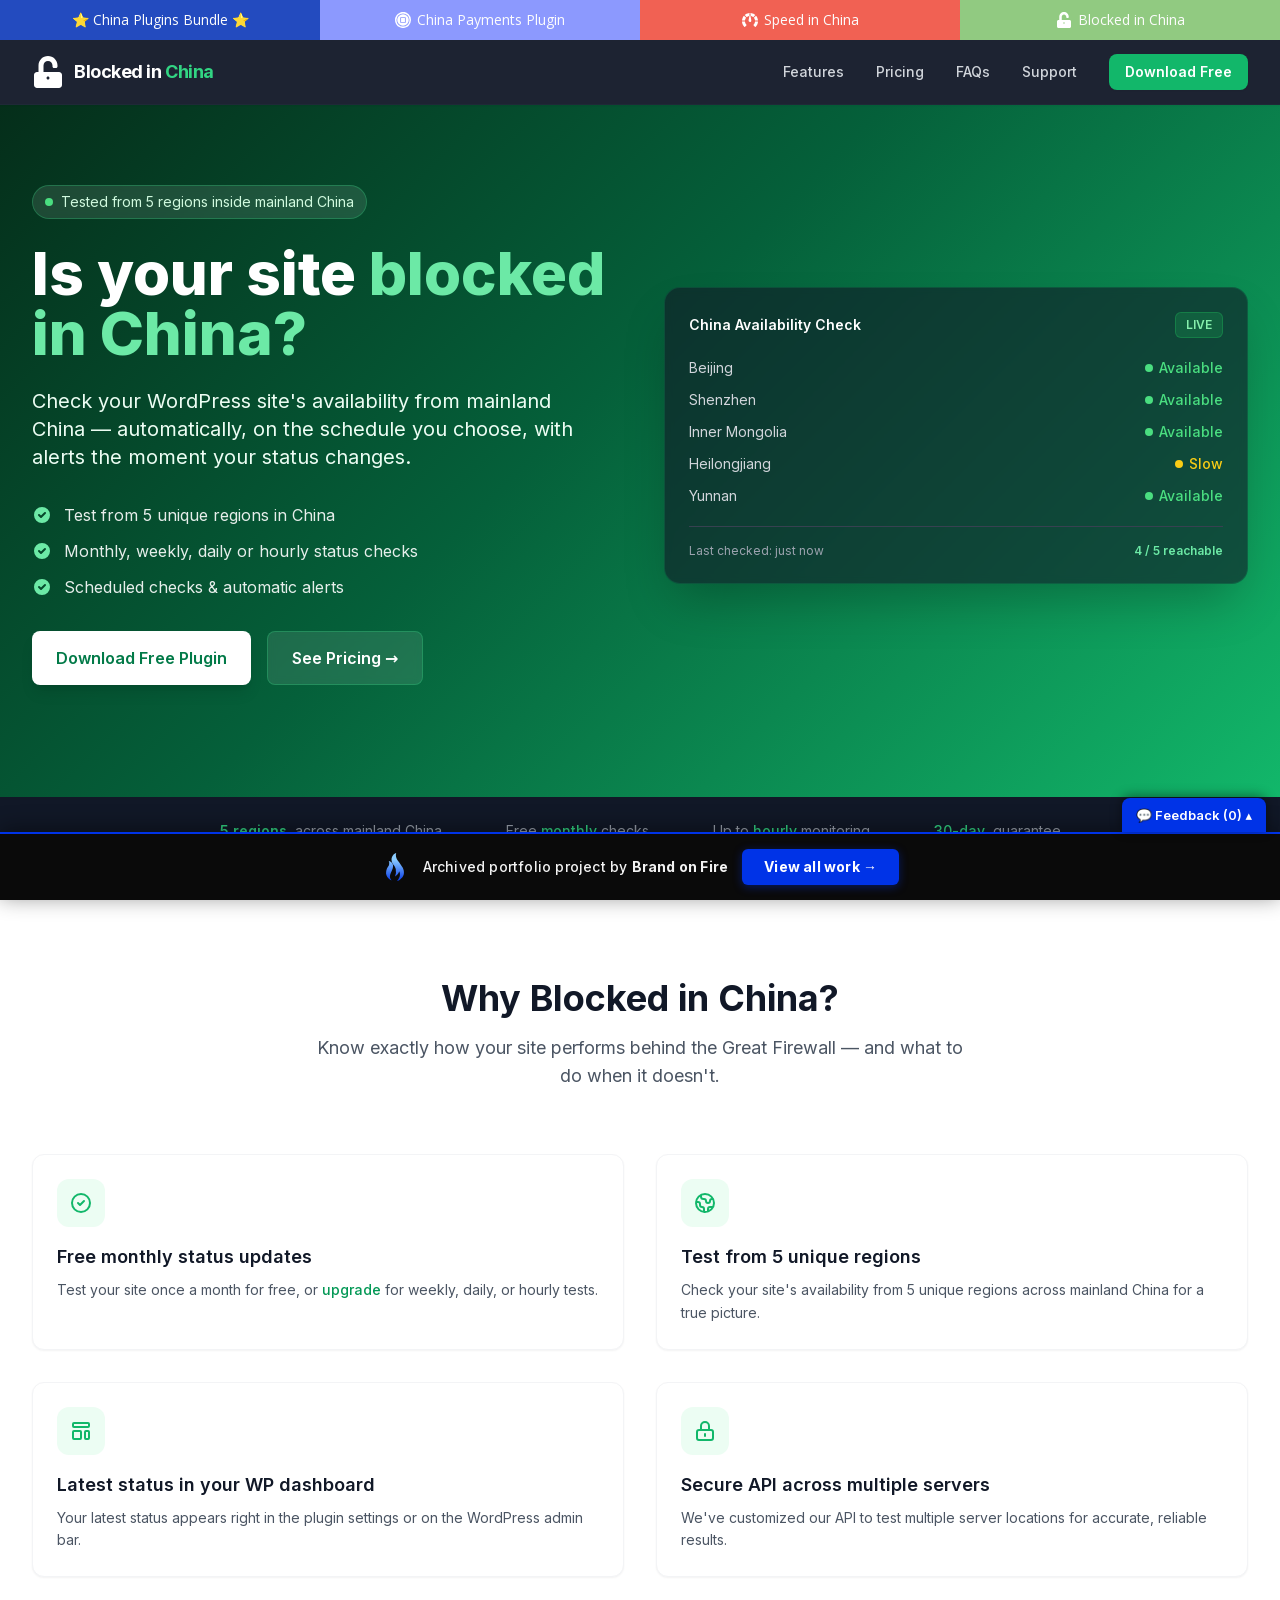
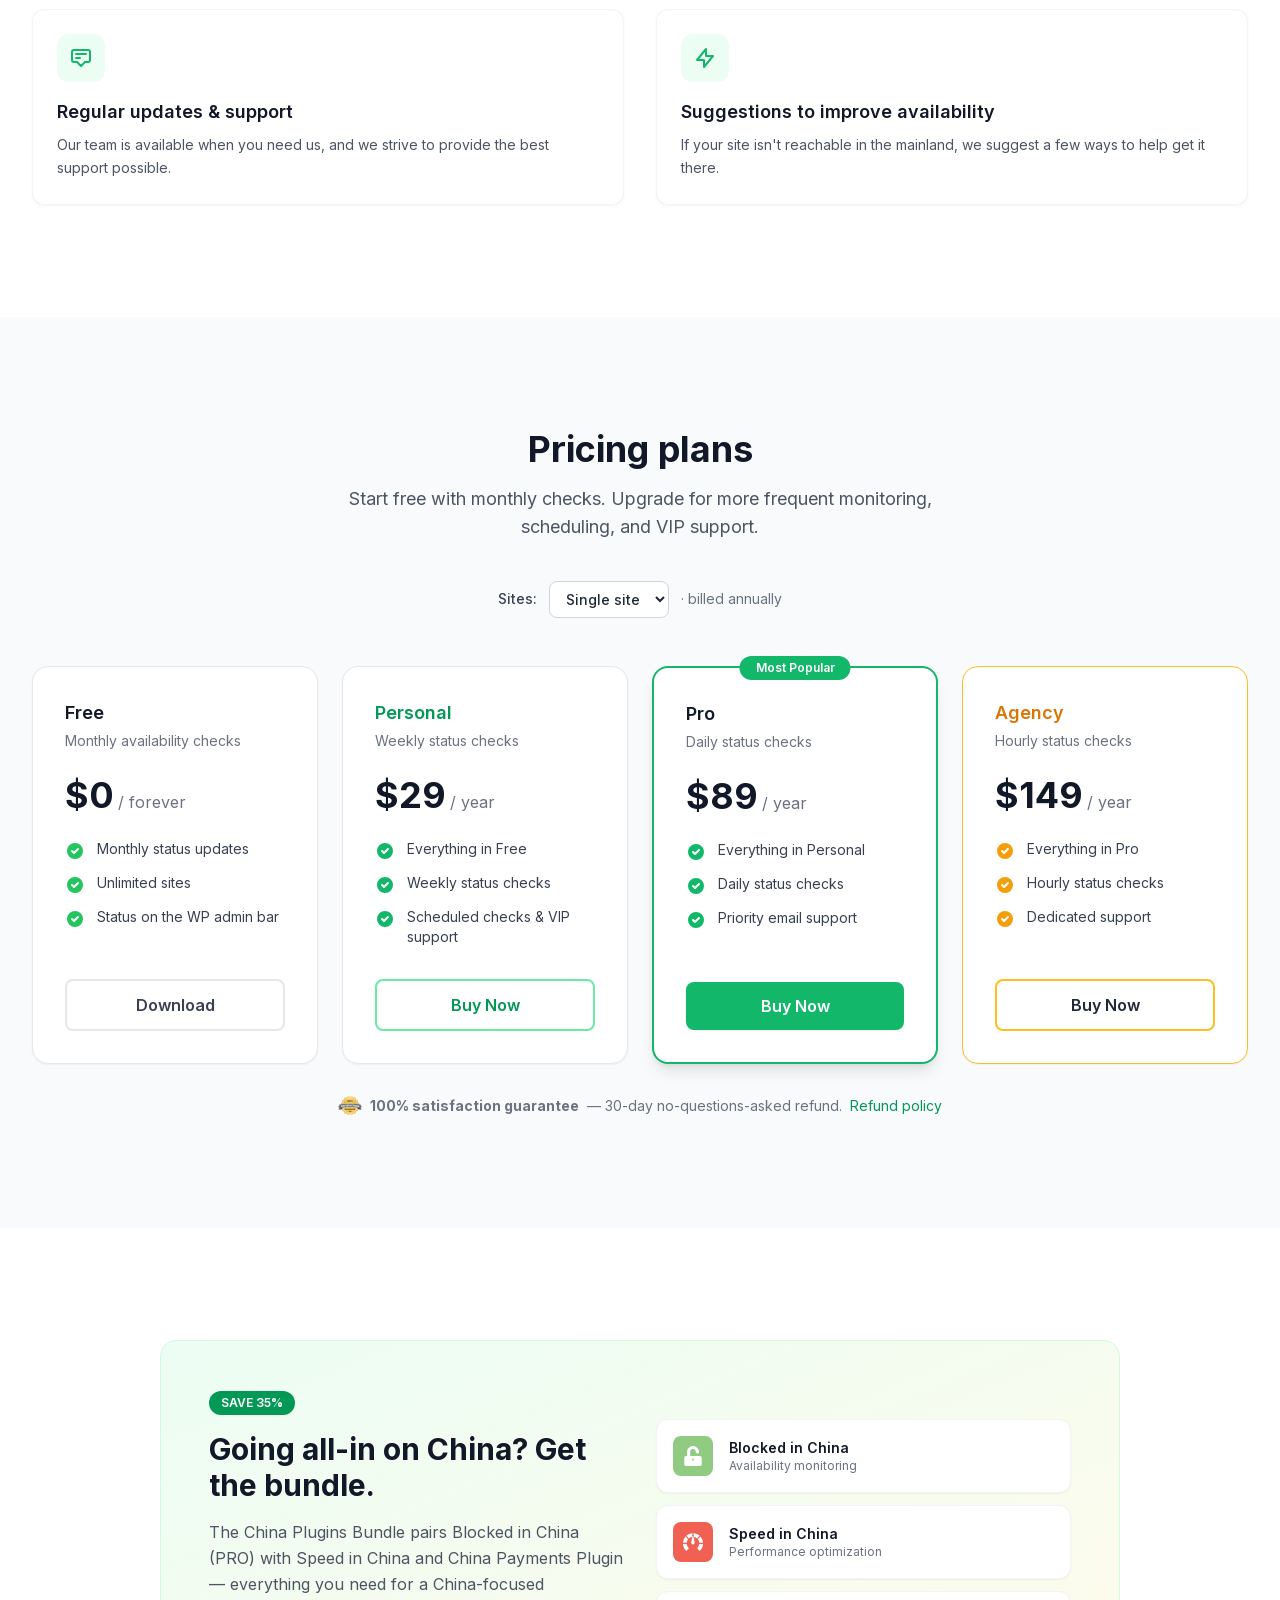
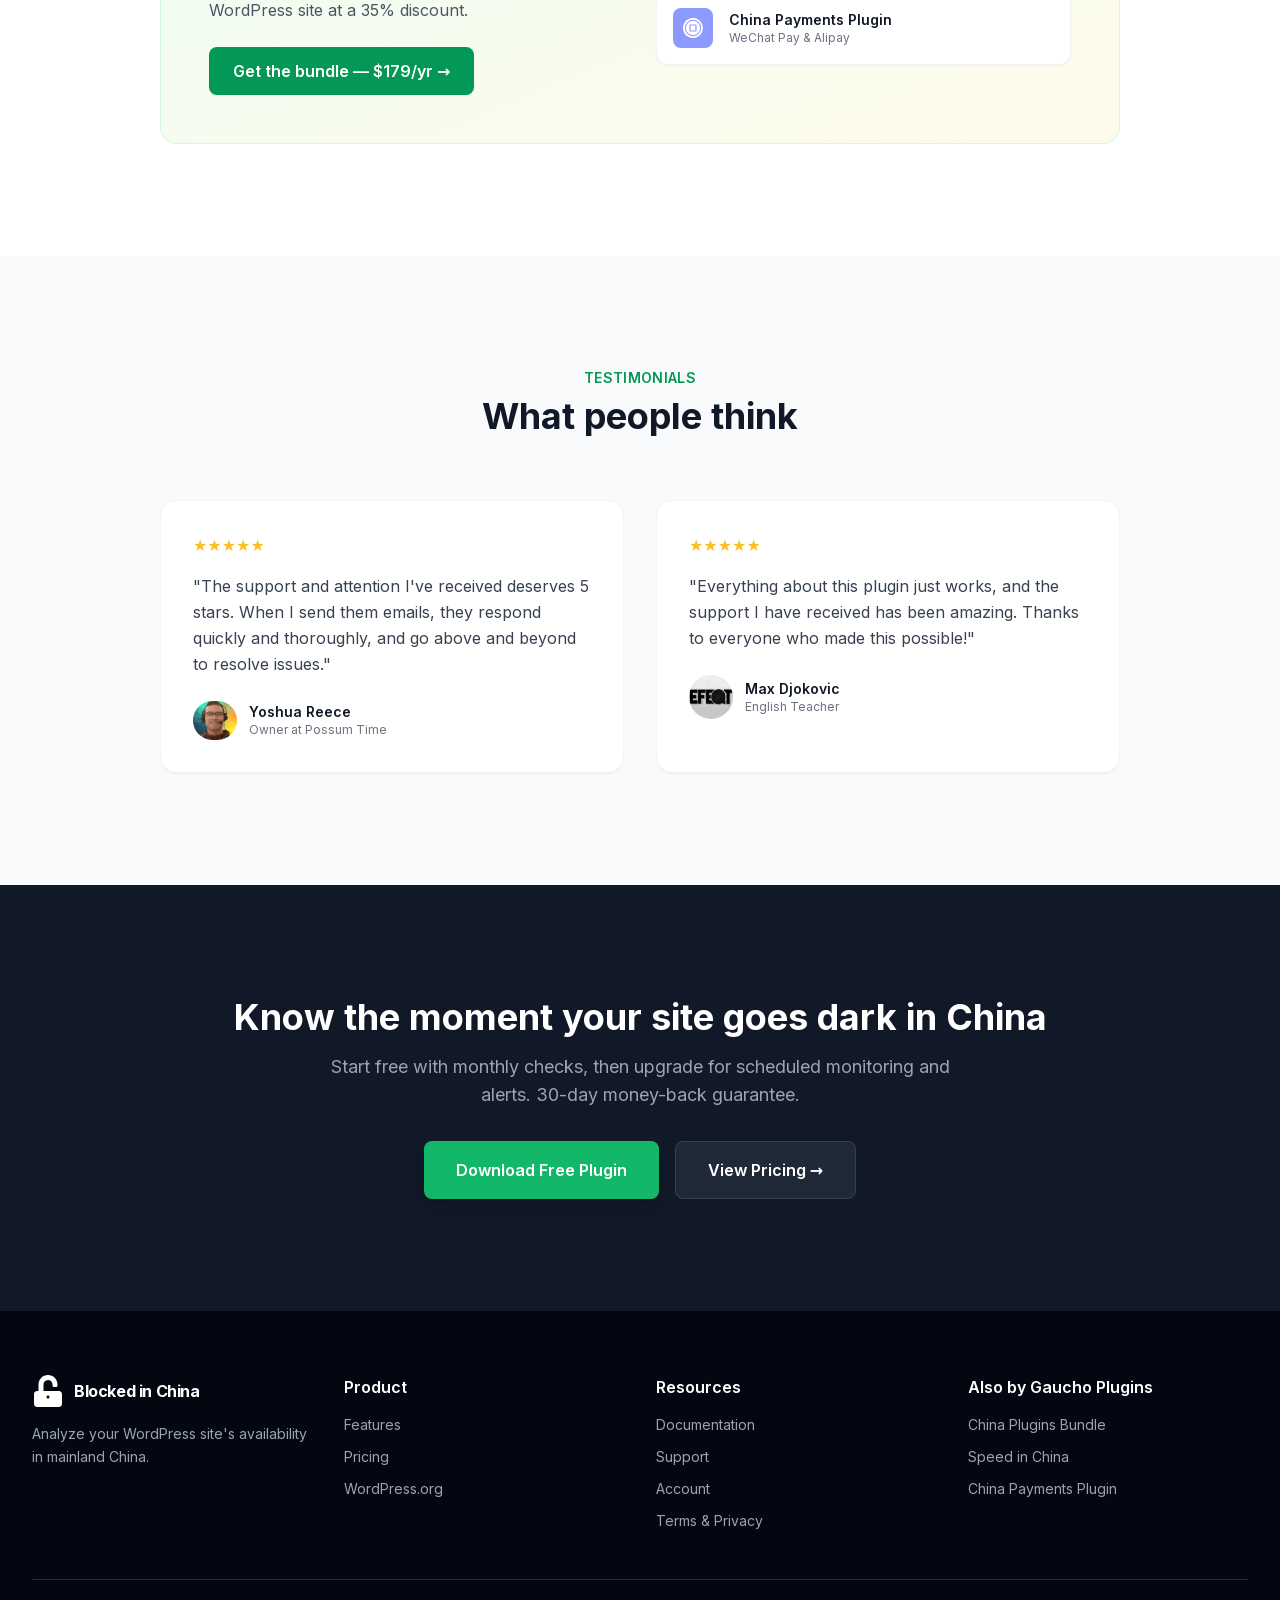
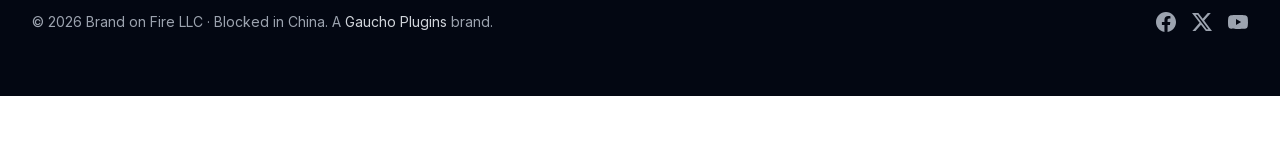
==== commit 95417e38: "Add feedback comment widget to portfolio bar" ====
--- a/index.html
+++ b/index.html
@@ -1,57 +1,62 @@
-<!doctype html><html lang="en" class="scroll-smooth" data-bofp="0"><head><meta charset="utf-8"><link rel="icon" href="/assets/img/bic-icon.svg" type="image/svg+xml"><link rel="apple-touch-icon" href="/assets/img/bic-icon.svg"><meta name="viewport" content="width=device-width, initial-scale=1"><title>Blocked in China – Check Your WordPress Site's Availability in Mainland China</title><meta name="description" content="The Blocked in China WordPress plugin checks whether your website is reachable from mainland China — tested from 5 real regions, on a monthly, weekly, daily, or hourly schedule, with automatic alerts when your status changes."><meta name="keywords" content="is my website blocked in China, check website accessibility China, China firewall test, WordPress China availability, Great Firewall test, blocked in China plugin"><link rel="canonical" href="/"><meta property="og:type" content="website"><meta property="og:title" content="Blocked in China – Is Your WordPress Site Reachable from Mainland China?"><meta property="og:description" content="Check your WordPress site's availability from 5 regions inside mainland China — automatically, on the schedule you choose, with alerts when your status changes."><meta property="og:url" content="/"><meta property="og:site_name" content="Blocked in China"><meta property="og:image" content="/assets/img/checker-screenshot.png"><meta name="twitter:card" content="summary_large_image"><meta name="twitter:title" content="Blocked in China – Check Your Site's Mainland China Availability"><meta name="twitter:description" content="Is your WordPress site blocked in China? Test it from 5 mainland regions, automatically."><link rel="stylesheet" href="style.css"><style>[data-bofp="1"]{background-color:rgb(255, 255, 255)!important;color:rgb(31, 41, 55)!important}[data-bofp="2"]{background-color:rgba(17, 24, 39, 0.95)!important;color:rgb(31, 41, 55)!important}[data-bofp="3"]{background-color:rgb(17, 24, 39)!important;color:rgb(31, 41, 55)!important}[data-bofp="4"]{background-color:rgb(255, 255, 255)!important;color:rgb(31, 41, 55)!important}[data-bofp="5"]{background-color:rgb(248, 250, 252)!important;color:rgb(31, 41, 55)!important}[data-bofp="6"]{background-color:rgb(255, 255, 255)!important;color:rgb(31, 41, 55)!important}[data-bofp="7"]{background-color:rgb(248, 250, 252)!important;color:rgb(31, 41, 55)!important}[data-bofp="8"]{background-color:rgb(17, 24, 39)!important;color:rgb(31, 41, 55)!important}[data-bofp="9"]{background-color:rgb(3, 7, 18)!important;color:rgb(156, 163, 175)!important}</style><meta name="robots" content="noindex, nofollow"><style id="bof-noform">form,form *,fieldset,fieldset *,input,textarea,select,label.fusion-form-label,.wpcf7,.wpcf7 *,.fusion-form,.fusion-form *,.fusion-contact-form,.fusion-contact-form *,.elementor-form,.elementor-form *,.gform_wrapper,.gform_wrapper *,[class*="contact-form"],[class*="contact-form"] *,[id*="contact-form"],[id*="contact-form"] *{pointer-events:none!important;cursor:default!important;-webkit-user-select:none!important;user-select:none!important}</style></head><body class="font-sans text-gray-800 bg-white antialiased" data-bofp="1"><div class="gp-strip"><a class="gp-s-bundle">⭐ China Plugins Bundle ⭐</a><a class="gp-s-cpp"><span class="gp-icon"><svg xmlns="http://www.w3.org/2000/svg" viewBox="0 0 55 55"><path fill="#fff" d="M16.8,52.84A27.53,27.53,0,0,1,0,27.5,27.53,27.53,0,0,1,16.8,2.17,27.43,27.43,0,0,1,46.94,8.06a27.47,27.47,0,0,1,0,38.88,27.68,27.68,0,0,1-8.75,5.9,27.58,27.58,0,0,1-21.4,0ZM5,27.5A22.5,22.5,0,1,0,27.5,5,22.52,22.52,0,0,0,5,27.5Zm2.68,0A19.82,19.82,0,1,1,27.5,47.32,19.84,19.84,0,0,1,7.68,27.5Zm10.11-7.88V35.38a1.84,1.84,0,0,0,1.83,1.84H35.38a1.85,1.85,0,0,0,1.84-1.84V19.62a1.85,1.85,0,0,0-1.84-1.84H19.62a1.85,1.85,0,0,0-1.84,1.84h0Zm3.08,14.51V20.87H34.13V34.13Z"></path></svg></span>China Payments Plugin</a><a class="gp-s-sic"><span class="gp-icon"><svg xmlns="http://www.w3.org/2000/svg" viewBox="0 0 75 66"><path fill="#fff" d="M12.547,66a1.055,1.055,0,0,1-.2-.02c-.569-.112-.649-.19-1.17-.7L11,65.116a44.951,44.951,0,0,1-7.673-10.9A34.6,34.6,0,0,1,.5,44.948,37.281,37.281,0,0,1,0,40.433H13.87a24.984,24.984,0,0,0,2.054,7.8,32.464,32.464,0,0,0,4.985,7.153,3.564,3.564,0,0,1,.453,1.259,2.631,2.631,0,0,1-.211,1.2l-7.643,7.767A1.607,1.607,0,0,1,12.547,66Zm50-.01a1.7,1.7,0,0,1-1.039-.484L53.848,57.84a2.621,2.621,0,0,1-.211-1.2,3.552,3.552,0,0,1,.453-1.259,32.411,32.411,0,0,0,4.985-7.153,25.185,25.185,0,0,0,2.054-7.8H75v.01a37.9,37.9,0,0,1-.5,4.5,34.6,34.6,0,0,1-2.831,9.27A44.952,44.952,0,0,1,64,65.116c-.11.106-.2.2-.282.277a1.442,1.442,0,0,1-1.029.586A1.027,1.027,0,0,1,62.542,65.99ZM75,35.889H61.069a23.519,23.519,0,0,0-1.48-6.754,29.844,29.844,0,0,0-3.806-6.386L65.57,12.741l.008.008a36.554,36.554,0,0,1,2.386,2.98,36.3,36.3,0,0,1,4.162,7.328A49.716,49.716,0,0,1,75,35.888Zm-61.069,0H0v-.006A49.8,49.8,0,0,1,2.874,23.056a36.315,36.315,0,0,1,4.162-7.328A35.609,35.609,0,0,1,9.43,12.741l9.788,10.008a29.714,29.714,0,0,0-3.806,6.386,23.751,23.751,0,0,0-1.48,6.753Zm8.487-16.271h0L12.6,9.64l.015-.012a79.218,79.218,0,0,1,6.541-4.654A30.831,30.831,0,0,1,23.9,2.64,38.621,38.621,0,0,1,29.85.829,53.184,53.184,0,0,1,35.378,0V4.8a4.075,4.075,0,0,0-.3.921c-.03.157-.751,3.892-1.642,8.6a18.535,18.535,0,0,0-4.528,1.214,31.123,31.123,0,0,0-6.494,4.083Zm30.241,0h0a31.148,31.148,0,0,0-6.495-4.083,18.493,18.493,0,0,0-4.4-1.2C40.8,9.557,40.007,5.809,40,5.771a4.157,4.157,0,0,0-.3-1.078V0h.016a53.828,53.828,0,0,1,5.512.828A38.585,38.585,0,0,1,51.179,2.64a30.8,30.8,0,0,1,4.743,2.333A79.869,79.869,0,0,1,62.477,9.64L52.66,19.618Z"></path><path fill="#fff" d="M24.431,24.4a2.1,2.1,0,0,0,.485-1.524,3.069,3.069,0,0,0-.5-1.326S11.9,2.959,10.866,1.926A6.775,6.775,0,0,0,9.183.6S4.41-1.286,1.672,1.639.382,8.481.382,8.481s-.011.42,1.348,2.2,19.79,13.7,19.79,13.7a3.088,3.088,0,0,0,1.349.592A2.1,2.1,0,0,0,24.431,24.4Z" transform="translate(37.287 44.82) rotate(-135)"></path></svg></span>Speed in China</a><a href="index.html" class="gp-s-bic active"><span class="gp-icon"><svg xmlns="http://www.w3.org/2000/svg" viewBox="0 0 448 512"><path fill="#fff" d="M400 256H152V152.9c0-39.6 31.7-72.5 71.3-72.9 40-.4 72.7 32.1 72.7 72v16c0 13.3 10.7 24 24 24h32c13.3 0 24-10.7 24-24v-16C376 68 307.5 0 223.5 0 139.5 0 72 68 72 152v104H48c-26.5 0-48 21.5-48 48v160c0 26.5 21.5 48 48 48h352c26.5 0 48-21.5 48-48V304c0-26.5-21.5-48-48-48zm-176 120c-13.3 0-24-10.7-24-24s10.7-24 24-24 24 10.7 24 24-10.7 24-24 24z"></path></svg></span>Blocked in China</a></div><header class="sticky top-0 z-50 bg-gray-900/95 backdrop-blur-sm border-b border-gray-800 shadow-sm" data-bofp="2"><nav class="max-w-7xl mx-auto px-4 sm:px-6 lg:px-8"><div class="flex items-center justify-between h-16"><a href="index.html" class="flex items-center gap-2.5" aria-label="Blocked in China home"><img src="_a/52802d5689e6.svg" alt="Blocked in China" class="w-8 h-8" decoding="sync"><span class="text-lg font-bold text-white tracking-tight">Blocked in <span class="text-brand-400">China</span></span></a><div class="hidden md:flex items-center gap-8"><a href="index.html" class="text-sm font-medium text-gray-300 hover:text-brand-400 transition-colors">Features</a><a href="index.html" class="text-sm font-medium text-gray-300 hover:text-brand-400 transition-colors">Pricing</a><a href="faq/index.html" class="text-sm font-medium text-gray-300 hover:text-brand-400 transition-colors">FAQs</a><a class="text-sm font-medium text-gray-300 hover:text-brand-400 transition-colors">Support</a><a target="_blank" rel="noopener" class="inline-flex items-center px-4 py-2 bg-brand-500 text-white text-sm font-semibold rounded-lg hover:bg-brand-600 transition-colors shadow-sm">Download Free</a></div><button id="mobile-menu-btn" class="md:hidden p-2 text-gray-300 hover:text-brand-400" aria-label="Toggle menu"><svg class="w-6 h-6" fill="none" stroke="currentColor" viewBox="0 0 24 24"><path stroke-linecap="round" stroke-linejoin="round" stroke-width="2" d="M4 6h16M4 12h16M4 18h16"></path></svg></button></div><div id="mobile-menu" class="hidden md:hidden pb-4"><div class="flex flex-col gap-3"><a href="index.html" class="text-sm font-medium text-gray-300 hover:text-brand-400 py-1">Features</a><a href="index.html" class="text-sm font-medium text-gray-300 hover:text-brand-400 py-1">Pricing</a><a href="faq/index.html" class="text-sm font-medium text-gray-300 hover:text-brand-400 py-1">FAQs</a><a class="text-sm font-medium text-gray-300 hover:text-brand-400 py-1">Support</a><a target="_blank" rel="noopener" class="inline-flex items-center justify-center w-full px-4 py-2 bg-brand-500 text-white text-sm font-semibold rounded-lg mt-2">Download Free</a></div></div></nav></header><main><section class="gradient-hero pt-16 pb-20 lg:pt-20 lg:pb-28"><div class="max-w-7xl mx-auto px-4 sm:px-6 lg:px-8"><div class="grid lg:grid-cols-2 gap-12 items-center"><div class="fade-in"><p class="inline-flex items-center gap-2 px-3 py-1.5 bg-white/10 rounded-full text-sm text-brand-100 mb-6 backdrop-blur-sm border border-brand-400/30"><span class="w-2 h-2 rounded-full bg-green-400 pulse-dot"></span>Tested from 5 regions inside mainland China</p><h1 class="text-4xl sm:text-5xl lg:text-6xl font-extrabold text-white leading-tight mb-6">Is your site <span class="text-brand-300">blocked in China?</span></h1><p class="text-lg lg:text-xl text-brand-50 mb-8 max-w-xl leading-relaxed">Check your WordPress site's availability from mainland China — automatically, on the schedule you choose, with alerts the moment your status changes.</p><ul class="space-y-3 mb-8"><li class="flex items-center gap-3 text-white/90"><svg class="w-5 h-5 text-brand-300 flex-shrink-0" fill="currentColor" viewBox="0 0 20 20"><path fill-rule="evenodd" d="M10 18a8 8 0 100-16 8 8 0 000 16zm3.707-9.293a1 1 0 00-1.414-1.414L9 10.586 7.707 9.293a1 1 0 00-1.414 1.414l2 2a1 1 0 001.414 0l4-4z" clip-rule="evenodd"></path></svg>Test from 5 unique regions in China</li><li class="flex items-center gap-3 text-white/90"><svg class="w-5 h-5 text-brand-300 flex-shrink-0" fill="currentColor" viewBox="0 0 20 20"><path fill-rule="evenodd" d="M10 18a8 8 0 100-16 8 8 0 000 16zm3.707-9.293a1 1 0 00-1.414-1.414L9 10.586 7.707 9.293a1 1 0 00-1.414 1.414l2 2a1 1 0 001.414 0l4-4z" clip-rule="evenodd"></path></svg>Monthly, weekly, daily or hourly status checks</li><li class="flex items-center gap-3 text-white/90"><svg class="w-5 h-5 text-brand-300 flex-shrink-0" fill="currentColor" viewBox="0 0 20 20"><path fill-rule="evenodd" d="M10 18a8 8 0 100-16 8 8 0 000 16zm3.707-9.293a1 1 0 00-1.414-1.414L9 10.586 7.707 9.293a1 1 0 00-1.414 1.414l2 2a1 1 0 001.414 0l4-4z" clip-rule="evenodd"></path></svg>Scheduled checks &amp; automatic alerts</li></ul><div class="flex flex-col sm:flex-row gap-4"><a target="_blank" rel="noopener" class="inline-flex items-center justify-center px-6 py-3.5 bg-white text-brand-700 font-semibold rounded-lg hover:bg-gray-100 transition-colors shadow-lg text-base">Download Free Plugin</a><a href="#pricing" class="inline-flex items-center justify-center px-6 py-3.5 bg-white/10 text-white font-semibold rounded-lg hover:bg-white/20 transition-colors border border-brand-400/30 text-base backdrop-blur-sm">See Pricing →</a></div></div><div class="fade-in hidden lg:block"><div class="bg-gray-900/60 backdrop-blur-sm rounded-2xl p-6 border border-brand-500/20 shadow-2xl"><div class="flex items-center justify-between mb-5"><span class="text-white font-semibold text-sm">China Availability Check</span><span class="px-2.5 py-1 rounded-md text-xs font-semibold bg-green-500/20 text-green-300 border border-green-500/30">LIVE</span></div><div class="space-y-3"><div class="flex items-center justify-between text-sm"><span class="text-gray-300">Beijing</span><span class="inline-flex items-center gap-1.5 text-green-400 font-medium"><span class="w-2 h-2 rounded-full bg-green-400"></span>Available</span></div><div class="flex items-center justify-between text-sm"><span class="text-gray-300">Shenzhen</span><span class="inline-flex items-center gap-1.5 text-green-400 font-medium"><span class="w-2 h-2 rounded-full bg-green-400"></span>Available</span></div><div class="flex items-center justify-between text-sm"><span class="text-gray-300">Inner Mongolia</span><span class="inline-flex items-center gap-1.5 text-green-400 font-medium"><span class="w-2 h-2 rounded-full bg-green-400"></span>Available</span></div><div class="flex items-center justify-between text-sm"><span class="text-gray-300">Heilongjiang</span><span class="inline-flex items-center gap-1.5 text-yellow-400 font-medium"><span class="w-2 h-2 rounded-full bg-yellow-400"></span>Slow</span></div><div class="flex items-center justify-between text-sm"><span class="text-gray-300">Yunnan</span><span class="inline-flex items-center gap-1.5 text-green-400 font-medium"><span class="w-2 h-2 rounded-full bg-green-400"></span>Available</span></div></div><div class="mt-5 pt-4 border-t border-gray-700 flex items-center justify-between"><span class="text-xs text-gray-400">Last checked: just now</span><span class="text-xs text-brand-300 font-semibold">4 / 5 reachable</span></div></div></div></div></div></section><section class="bg-gray-900 border-b border-gray-800 py-6" data-bofp="3"><div class="max-w-7xl mx-auto px-4 sm:px-6 lg:px-8"><div class="flex flex-wrap items-center justify-center gap-6 lg:gap-16 text-sm text-gray-400"><div class="flex items-center gap-2"><span class="text-brand-400 font-semibold">5 regions</span> across mainland China</div><div>Free <span class="text-brand-400 font-medium">monthly</span> checks</div><div>Up to <span class="text-brand-400 font-medium">hourly</span> monitoring</div><div class="flex items-center gap-2"><span class="text-brand-400 font-medium">30-day</span> guarantee</div></div></div></section><section class="py-20 lg:py-28 bg-white" id="features" data-bofp="4"><div class="max-w-7xl mx-auto px-4 sm:px-6 lg:px-8"><div class="text-center mb-16"><h2 class="text-3xl sm:text-4xl font-bold text-gray-900 mb-4">Why Blocked in China?</h2><p class="text-lg text-gray-600 max-w-2xl mx-auto">Know exactly how your site performs behind the Great Firewall — and what to do when it doesn't.</p></div><div class="grid sm:grid-cols-2 lg:grid-cols-3 gap-6 lg:gap-8"><div class="bg-white rounded-xl p-6 border border-gray-100 card-hover shadow-sm"><div class="w-12 h-12 bg-brand-50 rounded-xl flex items-center justify-center mb-4"><svg class="w-6 h-6 text-brand-500" fill="none" stroke="currentColor" viewBox="0 0 24 24"><path stroke-linecap="round" stroke-linejoin="round" stroke-width="2" d="M9 12l2 2 4-4m6 2a9 9 0 11-18 0 9 9 0 0118 0z"></path></svg></div><h3 class="text-lg font-semibold text-gray-900 mb-2">Free monthly status updates</h3><p class="text-gray-600 text-sm leading-relaxed">Test your site once a month for free, or <a href="#pricing" class="text-brand-600 font-medium hover:text-brand-700">upgrade</a> for weekly, daily, or hourly tests.</p></div><div class="bg-white rounded-xl p-6 border border-gray-100 card-hover shadow-sm"><div class="w-12 h-12 bg-brand-50 rounded-xl flex items-center justify-center mb-4"><svg class="w-6 h-6 text-brand-500" fill="none" stroke="currentColor" viewBox="0 0 24 24"><path stroke-linecap="round" stroke-linejoin="round" stroke-width="2" d="M3.055 11H5a2 2 0 012 2v1a2 2 0 002 2 2 2 0 012 2v2.945M8 3.935V5.5A2.5 2.5 0 0010.5 8h.5a2 2 0 012 2 2 2 0 104 0 2 2 0 012-2h1.064M15 20.488V18a2 2 0 012-2h3.064M21 12a9 9 0 11-18 0 9 9 0 0118 0z"></path></svg></div><h3 class="text-lg font-semibold text-gray-900 mb-2">Test from 5 unique regions</h3><p class="text-gray-600 text-sm leading-relaxed">Check your site's availability from 5 unique regions across mainland China for a true picture.</p></div><div class="bg-white rounded-xl p-6 border border-gray-100 card-hover shadow-sm"><div class="w-12 h-12 bg-brand-50 rounded-xl flex items-center justify-center mb-4"><svg class="w-6 h-6 text-brand-500" fill="none" stroke="currentColor" viewBox="0 0 24 24"><path stroke-linecap="round" stroke-linejoin="round" stroke-width="2" d="M4 5a1 1 0 011-1h14a1 1 0 011 1v2a1 1 0 01-1 1H5a1 1 0 01-1-1V5zM4 13a1 1 0 011-1h6a1 1 0 011 1v6a1 1 0 01-1 1H5a1 1 0 01-1-1v-6zM16 13a1 1 0 011-1h2a1 1 0 011 1v6a1 1 0 01-1 1h-2a1 1 0 01-1-1v-6z"></path></svg></div><h3 class="text-lg font-semibold text-gray-900 mb-2">Latest status in your WP dashboard</h3><p class="text-gray-600 text-sm leading-relaxed">Your latest status appears right in the plugin settings or on the WordPress admin bar.</p></div><div class="bg-white rounded-xl p-6 border border-gray-100 card-hover shadow-sm"><div class="w-12 h-12 bg-brand-50 rounded-xl flex items-center justify-center mb-4"><svg class="w-6 h-6 text-brand-500" fill="none" stroke="currentColor" viewBox="0 0 24 24"><path stroke-linecap="round" stroke-linejoin="round" stroke-width="2" d="M12 15v2m-6 4h12a2 2 0 002-2v-6a2 2 0 00-2-2H6a2 2 0 00-2 2v6a2 2 0 002 2zm10-10V7a4 4 0 00-8 0v4h8z"></path></svg></div><h3 class="text-lg font-semibold text-gray-900 mb-2">Secure API across multiple servers</h3><p class="text-gray-600 text-sm leading-relaxed">We've customized our API to test multiple server locations for accurate, reliable results.</p></div><div class="bg-white rounded-xl p-6 border border-gray-100 card-hover shadow-sm"><div class="w-12 h-12 bg-brand-50 rounded-xl flex items-center justify-center mb-4"><svg class="w-6 h-6 text-brand-500" fill="none" stroke="currentColor" viewBox="0 0 24 24"><path stroke-linecap="round" stroke-linejoin="round" stroke-width="2" d="M7 8h10M7 12h4m1 8l-4-4H5a2 2 0 01-2-2V6a2 2 0 012-2h14a2 2 0 012 2v8a2 2 0 01-2 2h-3l-4 4z"></path></svg></div><h3 class="text-lg font-semibold text-gray-900 mb-2">Regular updates &amp; support</h3><p class="text-gray-600 text-sm leading-relaxed">Our team is available when you need us, and we strive to provide the best support possible.</p></div><div class="bg-white rounded-xl p-6 border border-gray-100 card-hover shadow-sm"><div class="w-12 h-12 bg-brand-50 rounded-xl flex items-center justify-center mb-4"><svg class="w-6 h-6 text-brand-500" fill="none" stroke="currentColor" viewBox="0 0 24 24"><path stroke-linecap="round" stroke-linejoin="round" stroke-width="2" d="M13 10V3L4 14h7v7l9-11h-7z"></path></svg></div><h3 class="text-lg font-semibold text-gray-900 mb-2">Suggestions to improve availability</h3><p class="text-gray-600 text-sm leading-relaxed">If your site isn't reachable in the mainland, we suggest a few ways to help get it there.</p></div></div></div></section><section class="py-20 lg:py-28 bg-surface-50" id="pricing" data-bofp="5"><div class="max-w-7xl mx-auto px-4 sm:px-6 lg:px-8"><div class="text-center mb-10"><h2 class="text-3xl sm:text-4xl font-bold text-gray-900 mb-4">Pricing plans</h2><p class="text-lg text-gray-600 max-w-2xl mx-auto">Start free with monthly checks. Upgrade for more frequent monitoring, scheduling, and VIP support.</p></div><div class="flex items-center justify-center gap-3 mb-12"><label for="site-count" class="text-sm font-medium text-gray-700">Sites:</label><select id="site-count" class="rounded-lg border border-gray-300 bg-white px-3 py-2 text-sm font-medium text-gray-800 focus:border-brand-500 focus:ring-brand-500"><option value="1">Single site</option><option value="3">3 sites</option><option value="10">10 sites</option><option value="25">25 sites</option></select><span class="text-sm text-gray-500">· billed annually</span></div><div class="grid md:grid-cols-2 lg:grid-cols-4 gap-6"><div class="bg-white rounded-2xl p-8 border border-gray-200 shadow-sm flex flex-col"><h3 class="text-lg font-semibold text-gray-900 mb-1">Free</h3><p class="text-sm text-gray-500 mb-6">Monthly availability checks</p><div class="flex items-baseline gap-1 mb-6"><span class="text-4xl font-bold text-gray-900">$0</span><span class="text-gray-500">/ forever</span></div><ul class="space-y-3 mb-8 flex-grow text-sm text-gray-700"><li class="flex items-start gap-3"><svg class="w-5 h-5 text-green-500 flex-shrink-0 mt-0.5" fill="currentColor" viewBox="0 0 20 20"><path fill-rule="evenodd" d="M10 18a8 8 0 100-16 8 8 0 000 16zm3.707-9.293a1 1 0 00-1.414-1.414L9 10.586 7.707 9.293a1 1 0 00-1.414 1.414l2 2a1 1 0 001.414 0l4-4z" clip-rule="evenodd"></path></svg>Monthly status updates</li><li class="flex items-start gap-3"><svg class="w-5 h-5 text-green-500 flex-shrink-0 mt-0.5" fill="currentColor" viewBox="0 0 20 20"><path fill-rule="evenodd" d="M10 18a8 8 0 100-16 8 8 0 000 16zm3.707-9.293a1 1 0 00-1.414-1.414L9 10.586 7.707 9.293a1 1 0 00-1.414 1.414l2 2a1 1 0 001.414 0l4-4z" clip-rule="evenodd"></path></svg>Unlimited sites</li><li class="flex items-start gap-3"><svg class="w-5 h-5 text-green-500 flex-shrink-0 mt-0.5" fill="currentColor" viewBox="0 0 20 20"><path fill-rule="evenodd" d="M10 18a8 8 0 100-16 8 8 0 000 16zm3.707-9.293a1 1 0 00-1.414-1.414L9 10.586 7.707 9.293a1 1 0 00-1.414 1.414l2 2a1 1 0 001.414 0l4-4z" clip-rule="evenodd"></path></svg>Status on the WP admin bar</li></ul><a target="_blank" rel="noopener" class="block w-full text-center px-6 py-3 border-2 border-gray-200 text-gray-700 font-semibold rounded-lg hover:border-brand-300 hover:text-brand-600 transition-colors">Download</a></div><div class="bg-white rounded-2xl p-8 border border-gray-200 shadow-sm flex flex-col"><h3 class="text-lg font-semibold text-brand-600 mb-1">Personal</h3><p class="text-sm text-gray-500 mb-6">Weekly status checks</p><div class="flex items-baseline gap-1 mb-6"><span class="text-4xl font-bold text-gray-900" id="personal-price">$29</span><span class="text-gray-500">/ year</span></div><ul class="space-y-3 mb-8 flex-grow text-sm text-gray-700"><li class="flex items-start gap-3"><svg class="w-5 h-5 text-brand-500 flex-shrink-0 mt-0.5" fill="currentColor" viewBox="0 0 20 20"><path fill-rule="evenodd" d="M10 18a8 8 0 100-16 8 8 0 000 16zm3.707-9.293a1 1 0 00-1.414-1.414L9 10.586 7.707 9.293a1 1 0 00-1.414 1.414l2 2a1 1 0 001.414 0l4-4z" clip-rule="evenodd"></path></svg>Everything in Free</li><li class="flex items-start gap-3"><svg class="w-5 h-5 text-brand-500 flex-shrink-0 mt-0.5" fill="currentColor" viewBox="0 0 20 20"><path fill-rule="evenodd" d="M10 18a8 8 0 100-16 8 8 0 000 16zm3.707-9.293a1 1 0 00-1.414-1.414L9 10.586 7.707 9.293a1 1 0 00-1.414 1.414l2 2a1 1 0 001.414 0l4-4z" clip-rule="evenodd"></path></svg>Weekly status checks</li><li class="flex items-start gap-3"><svg class="w-5 h-5 text-brand-500 flex-shrink-0 mt-0.5" fill="currentColor" viewBox="0 0 20 20"><path fill-rule="evenodd" d="M10 18a8 8 0 100-16 8 8 0 000 16zm3.707-9.293a1 1 0 00-1.414-1.414L9 10.586 7.707 9.293a1 1 0 00-1.414 1.414l2 2a1 1 0 001.414 0l4-4z" clip-rule="evenodd"></path></svg>Scheduled checks &amp; VIP support</li></ul><a href="#" data-tier="personal" class="bic-buy block w-full text-center px-6 py-3 border-2 border-brand-300 text-brand-600 font-semibold rounded-lg hover:bg-brand-50 transition-colors">Buy Now</a></div><div class="bg-white rounded-2xl p-8 border-2 border-brand-500 shadow-lg relative flex flex-col"><div class="absolute -top-3 left-1/2 -translate-x-1/2 px-4 py-1 bg-brand-500 text-white text-xs font-semibold rounded-full">Most Popular</div><h3 class="text-lg font-semibold text-gray-900 mb-1">Pro</h3><p class="text-sm text-gray-500 mb-6">Daily status checks</p><div class="flex items-baseline gap-1 mb-6"><span class="text-4xl font-bold text-gray-900" id="pro-price">$89</span><span class="text-gray-500">/ year</span></div><ul class="space-y-3 mb-8 flex-grow text-sm text-gray-700"><li class="flex items-start gap-3"><svg class="w-5 h-5 text-brand-500 flex-shrink-0 mt-0.5" fill="currentColor" viewBox="0 0 20 20"><path fill-rule="evenodd" d="M10 18a8 8 0 100-16 8 8 0 000 16zm3.707-9.293a1 1 0 00-1.414-1.414L9 10.586 7.707 9.293a1 1 0 00-1.414 1.414l2 2a1 1 0 001.414 0l4-4z" clip-rule="evenodd"></path></svg>Everything in Personal</li><li class="flex items-start gap-3"><svg class="w-5 h-5 text-brand-500 flex-shrink-0 mt-0.5" fill="currentColor" viewBox="0 0 20 20"><path fill-rule="evenodd" d="M10 18a8 8 0 100-16 8 8 0 000 16zm3.707-9.293a1 1 0 00-1.414-1.414L9 10.586 7.707 9.293a1 1 0 00-1.414 1.414l2 2a1 1 0 001.414 0l4-4z" clip-rule="evenodd"></path></svg>Daily status checks</li><li class="flex items-start gap-3"><svg class="w-5 h-5 text-brand-500 flex-shrink-0 mt-0.5" fill="currentColor" viewBox="0 0 20 20"><path fill-rule="evenodd" d="M10 18a8 8 0 100-16 8 8 0 000 16zm3.707-9.293a1 1 0 00-1.414-1.414L9 10.586 7.707 9.293a1 1 0 00-1.414 1.414l2 2a1 1 0 001.414 0l4-4z" clip-rule="evenodd"></path></svg>Priority email support</li></ul><a href="#" data-tier="pro" class="bic-buy block w-full text-center px-6 py-3 bg-brand-500 text-white font-semibold rounded-lg hover:bg-brand-600 transition-colors shadow-sm">Buy Now</a></div><div class="bg-white rounded-2xl p-8 border border-gold-400 shadow-sm flex flex-col"><h3 class="text-lg font-semibold text-gold-600 mb-1">Agency</h3><p class="text-sm text-gray-500 mb-6">Hourly status checks</p><div class="flex items-baseline gap-1 mb-6"><span class="text-4xl font-bold text-gray-900" id="agency-price">$149</span><span class="text-gray-500">/ year</span></div><ul class="space-y-3 mb-8 flex-grow text-sm text-gray-700"><li class="flex items-start gap-3"><svg class="w-5 h-5 text-gold-500 flex-shrink-0 mt-0.5" fill="currentColor" viewBox="0 0 20 20"><path fill-rule="evenodd" d="M10 18a8 8 0 100-16 8 8 0 000 16zm3.707-9.293a1 1 0 00-1.414-1.414L9 10.586 7.707 9.293a1 1 0 00-1.414 1.414l2 2a1 1 0 001.414 0l4-4z" clip-rule="evenodd"></path></svg>Everything in Pro</li><li class="flex items-start gap-3"><svg class="w-5 h-5 text-gold-500 flex-shrink-0 mt-0.5" fill="currentColor" viewBox="0 0 20 20"><path fill-rule="evenodd" d="M10 18a8 8 0 100-16 8 8 0 000 16zm3.707-9.293a1 1 0 00-1.414-1.414L9 10.586 7.707 9.293a1 1 0 00-1.414 1.414l2 2a1 1 0 001.414 0l4-4z" clip-rule="evenodd"></path></svg>Hourly status checks</li><li class="flex items-start gap-3"><svg class="w-5 h-5 text-gold-500 flex-shrink-0 mt-0.5" fill="currentColor" viewBox="0 0 20 20"><path fill-rule="evenodd" d="M10 18a8 8 0 100-16 8 8 0 000 16zm3.707-9.293a1 1 0 00-1.414-1.414L9 10.586 7.707 9.293a1 1 0 00-1.414 1.414l2 2a1 1 0 001.414 0l4-4z" clip-rule="evenodd"></path></svg>Dedicated support</li></ul><a href="#" data-tier="agency" class="bic-buy block w-full text-center px-6 py-3 border-2 border-gold-400 text-gold-700 font-semibold rounded-lg hover:bg-gold-50 transition-colors">Buy Now</a></div></div><p class="text-center text-sm text-gray-500 mt-8 flex items-center justify-center gap-2"><img src="_a/3076e0c134ed.svg" alt="" class="w-6 h-6" width="24" height="24" decoding="sync"><strong>100% satisfaction guarantee</strong> — 30-day no-questions-asked refund. <a target="_blank" rel="noopener" class="text-brand-600 hover:underline">Refund policy</a></p></div></section><section class="py-20 lg:py-28 bg-white" data-bofp="6"><div class="max-w-5xl mx-auto px-4 sm:px-6 lg:px-8"><div class="bg-gradient-to-br from-brand-50 to-gold-50 rounded-2xl p-8 lg:p-12 border border-brand-100"><div class="grid lg:grid-cols-2 gap-8 items-center"><div><span class="inline-flex items-center gap-2 px-3 py-1 bg-brand-600 text-white text-xs font-semibold rounded-full mb-4">SAVE 35%</span><h2 class="text-2xl lg:text-3xl font-bold text-gray-900 mb-4">Going all-in on China? Get the bundle.</h2><p class="text-gray-600 leading-relaxed mb-6">The China Plugins Bundle pairs Blocked in China (PRO) with Speed in China and China Payments Plugin — everything you need for a China-focused WordPress site at a 35% discount.</p><a target="_blank" rel="noopener" class="inline-flex items-center px-6 py-3 bg-brand-600 text-white font-semibold rounded-lg hover:bg-brand-700 transition-colors shadow-sm">Get the bundle — $179/yr →</a></div><div class="space-y-3"><div class="bg-white rounded-xl p-4 border border-gray-100 shadow-sm flex items-center gap-4"><span class="w-10 h-10 rounded-lg flex items-center justify-center flex-shrink-0" style="background:#91CA81"><svg class="w-5 h-5" fill="#fff" viewBox="0 0 448 512"><path fill="#fff" d="M400 256H152V152.9c0-39.6 31.7-72.5 71.3-72.9 40-.4 72.7 32.1 72.7 72v16c0 13.3 10.7 24 24 24h32c13.3 0 24-10.7 24-24v-16C376 68 307.5 0 223.5 0 139.5 0 72 68 72 152v104H48c-26.5 0-48 21.5-48 48v160c0 26.5 21.5 48 48 48h352c26.5 0 48-21.5 48-48V304c0-26.5-21.5-48-48-48zm-176 120c-13.3 0-24-10.7-24-24s10.7-24 24-24 24 10.7 24 24-10.7 24-24 24z"></path></svg></span><div><div class="font-semibold text-gray-900 text-sm">Blocked in China</div><div class="text-gray-500 text-xs">Availability monitoring</div></div></div><div class="bg-white rounded-xl p-4 border border-gray-100 shadow-sm flex items-center gap-4"><span class="w-10 h-10 rounded-lg flex items-center justify-center flex-shrink-0" style="background:#F16153"><svg class="w-5 h-5" fill="#fff" viewBox="0 0 75 66"><path fill="#fff" d="M12.547,66a1.055,1.055,0,0,1-.2-.02c-.569-.112-.649-.19-1.17-.7L11,65.116a44.951,44.951,0,0,1-7.673-10.9A34.6,34.6,0,0,1,.5,44.948,37.281,37.281,0,0,1,0,40.433H13.87a24.984,24.984,0,0,0,2.054,7.8,32.464,32.464,0,0,0,4.985,7.153,3.564,3.564,0,0,1,.453,1.259,2.631,2.631,0,0,1-.211,1.2l-7.643,7.767A1.607,1.607,0,0,1,12.547,66Zm50-.01a1.7,1.7,0,0,1-1.039-.484L53.848,57.84a2.621,2.621,0,0,1-.211-1.2,3.552,3.552,0,0,1,.453-1.259,32.411,32.411,0,0,0,4.985-7.153,25.185,25.185,0,0,0,2.054-7.8H75v.01a37.9,37.9,0,0,1-.5,4.5,34.6,34.6,0,0,1-2.831,9.27A44.952,44.952,0,0,1,64,65.116c-.11.106-.2.2-.282.277a1.442,1.442,0,0,1-1.029.586A1.027,1.027,0,0,1,62.542,65.99ZM75,35.889H61.069a23.519,23.519,0,0,0-1.48-6.754,29.844,29.844,0,0,0-3.806-6.386L65.57,12.741l.008.008a36.554,36.554,0,0,1,2.386,2.98,36.3,36.3,0,0,1,4.162,7.328A49.716,49.716,0,0,1,75,35.888Zm-61.069,0H0v-.006A49.8,49.8,0,0,1,2.874,23.056a36.315,36.315,0,0,1,4.162-7.328A35.609,35.609,0,0,1,9.43,12.741l9.788,10.008a29.714,29.714,0,0,0-3.806,6.386,23.751,23.751,0,0,0-1.48,6.753Zm8.487-16.271h0L12.6,9.64l.015-.012a79.218,79.218,0,0,1,6.541-4.654A30.831,30.831,0,0,1,23.9,2.64,38.621,38.621,0,0,1,29.85.829,53.184,53.184,0,0,1,35.378,0V4.8a4.075,4.075,0,0,0-.3.921c-.03.157-.751,3.892-1.642,8.6a18.535,18.535,0,0,0-4.528,1.214,31.123,31.123,0,0,0-6.494,4.083Zm30.241,0h0a31.148,31.148,0,0,0-6.495-4.083,18.493,18.493,0,0,0-4.4-1.2C40.8,9.557,40.007,5.809,40,5.771a4.157,4.157,0,0,0-.3-1.078V0h.016a53.828,53.828,0,0,1,5.512.828A38.585,38.585,0,0,1,51.179,2.64a30.8,30.8,0,0,1,4.743,2.333A79.869,79.869,0,0,1,62.477,9.64L52.66,19.618Z"></path><path fill="#fff" d="M24.431,24.4a2.1,2.1,0,0,0,.485-1.524,3.069,3.069,0,0,0-.5-1.326S11.9,2.959,10.866,1.926A6.775,6.775,0,0,0,9.183.6S4.41-1.286,1.672,1.639.382,8.481.382,8.481s-.011.42,1.348,2.2,19.79,13.7,19.79,13.7a3.088,3.088,0,0,0,1.349.592A2.1,2.1,0,0,0,24.431,24.4Z" transform="translate(37.287 44.82) rotate(-135)"></path></svg></span><div><div class="font-semibold text-gray-900 text-sm">Speed in China</div><div class="text-gray-500 text-xs">Performance optimization</div></div></div><div class="bg-white rounded-xl p-4 border border-gray-100 shadow-sm flex items-center gap-4"><span class="w-10 h-10 rounded-lg flex items-center justify-center flex-shrink-0" style="background:#8C99FE"><svg class="w-5 h-5" fill="#fff" viewBox="0 0 55 55"><path fill="#fff" d="M16.8,52.84A27.53,27.53,0,0,1,0,27.5,27.53,27.53,0,0,1,16.8,2.17,27.43,27.43,0,0,1,46.94,8.06a27.47,27.47,0,0,1,0,38.88,27.68,27.68,0,0,1-8.75,5.9,27.58,27.58,0,0,1-21.4,0ZM5,27.5A22.5,22.5,0,1,0,27.5,5,22.52,22.52,0,0,0,5,27.5Zm2.68,0A19.82,19.82,0,1,1,27.5,47.32,19.84,19.84,0,0,1,7.68,27.5Zm10.11-7.88V35.38a1.84,1.84,0,0,0,1.83,1.84H35.38a1.85,1.85,0,0,0,1.84-1.84V19.62a1.85,1.85,0,0,0-1.84-1.84H19.62a1.85,1.85,0,0,0-1.84,1.84h0Zm3.08,14.51V20.87H34.13V34.13Z"></path></svg></span><div><div class="font-semibold text-gray-900 text-sm">China Payments Plugin</div><div class="text-gray-500 text-xs">WeChat Pay &amp; Alipay</div></div></div></div></div></div></div></section><section class="py-20 lg:py-28 bg-surface-50" data-bofp="7"><div class="max-w-5xl mx-auto px-4 sm:px-6 lg:px-8"><div class="text-center mb-16"><p class="text-sm font-semibold text-brand-600 uppercase tracking-wide mb-2">Testimonials</p><h2 class="text-3xl sm:text-4xl font-bold text-gray-900">What people think</h2></div><div class="grid md:grid-cols-2 gap-8"><figure class="bg-white rounded-2xl p-8 border border-gray-100 shadow-sm"><div class="flex gap-1 mb-4 text-gold-400">★★★★★</div><blockquote class="text-gray-700 leading-relaxed mb-6">"The support and attention I've received deserves 5 stars. When I send them emails, they respond quickly and thoroughly, and go above and beyond to resolve issues."</blockquote><figcaption class="flex items-center gap-3"><img src="_a/678b0f02c98e.webp" alt="Yoshua Reece" width="44" height="44" class="w-11 h-11 rounded-full object-cover" decoding="sync"><span><span class="block font-semibold text-gray-900 text-sm">Yoshua Reece</span><span class="block text-gray-500 text-xs">Owner at Possum Time</span></span></figcaption></figure><figure class="bg-white rounded-2xl p-8 border border-gray-100 shadow-sm"><div class="flex gap-1 mb-4 text-gold-400">★★★★★</div><blockquote class="text-gray-700 leading-relaxed mb-6">"Everything about this plugin just works, and the support I have received has been amazing. Thanks to everyone who made this possible!"</blockquote><figcaption class="flex items-center gap-3"><img src="_a/c38c59522ec8.webp" alt="Max Djokovic" width="44" height="44" class="w-11 h-11 rounded-full object-cover" decoding="sync"><span><span class="block font-semibold text-gray-900 text-sm">Max Djokovic</span><span class="block text-gray-500 text-xs">English Teacher</span></span></figcaption></figure></div></div></section><section class="py-20 lg:py-28 bg-gray-900" data-bofp="8"><div class="max-w-4xl mx-auto px-4 sm:px-6 lg:px-8 text-center"><h2 class="text-3xl sm:text-4xl font-bold text-white mb-4">Know the moment your site goes dark in China</h2><p class="text-lg text-gray-400 mb-8 max-w-2xl mx-auto">Start free with monthly checks, then upgrade for scheduled monitoring and alerts. 30-day money-back guarantee.</p><div class="flex flex-col sm:flex-row gap-4 justify-center"><a target="_blank" rel="noopener" class="inline-flex items-center justify-center px-8 py-4 bg-brand-500 text-white font-semibold rounded-lg hover:bg-brand-600 transition-colors shadow-lg text-base">Download Free Plugin</a><a href="#pricing" class="inline-flex items-center justify-center px-8 py-4 bg-gray-800 text-white font-semibold rounded-lg hover:bg-gray-700 transition-colors border border-gray-700 text-base">View Pricing →</a></div></div></section></main><footer class="bg-gray-950 text-gray-400 py-16" data-bofp="9"><div class="max-w-7xl mx-auto px-4 sm:px-6 lg:px-8"><div class="grid sm:grid-cols-2 lg:grid-cols-4 gap-8 mb-12"><div class="sm:col-span-2 lg:col-span-1"><div class="flex items-center gap-2.5 mb-4"><img src="_a/52802d5689e6.svg" alt="Blocked in China" class="w-8 h-8" decoding="sync"><span class="text-base font-bold text-white tracking-tight">Blocked in China</span></div><p class="text-sm leading-relaxed">Analyze your WordPress site's availability in mainland China.</p></div><div><h4 class="text-white font-semibold mb-4">Product</h4><ul class="space-y-3 text-sm"><li><a href="#features" class="hover:text-brand-400 transition-colors">Features</a></li><li><a href="#pricing" class="hover:text-brand-400 transition-colors">Pricing</a></li><li><a target="_blank" rel="noopener" class="hover:text-brand-400 transition-colors">WordPress.org</a></li></ul></div><div><h4 class="text-white font-semibold mb-4">Resources</h4><ul class="space-y-3 text-sm"><li><a target="_blank" rel="noopener" class="hover:text-brand-400 transition-colors">Documentation</a></li><li><a target="_blank" rel="noopener" class="hover:text-brand-400 transition-colors">Support</a></li><li><a target="_blank" rel="noopener" class="hover:text-brand-400 transition-colors">Account</a></li><li><a href="terms-conditions-privacy-policy/index.html" class="hover:text-brand-400 transition-colors">Terms &amp; Privacy</a></li></ul></div><div><h4 class="text-white font-semibold mb-4">Also by Gaucho Plugins</h4><ul class="space-y-3 text-sm"><li><a target="_blank" rel="noopener" class="hover:text-brand-400 transition-colors">China Plugins Bundle</a></li><li><a target="_blank" rel="noopener" class="hover:text-brand-400 transition-colors">Speed in China</a></li><li><a target="_blank" rel="noopener" class="hover:text-brand-400 transition-colors">China Payments Plugin</a></li></ul></div></div><div class="border-t border-gray-800 pt-8 flex flex-col sm:flex-row items-center justify-between gap-4 text-sm"><p>© 2026 Brand on Fire LLC · Blocked in China. A <a target="_blank" rel="noopener" class="text-gray-300 hover:text-brand-400">Gaucho Plugins</a> brand.</p><div class="flex items-center gap-4"><a target="_blank" rel="noopener" aria-label="Facebook" class="hover:text-brand-400 transition-colors"><svg class="w-5 h-5" fill="currentColor" viewBox="0 0 24 24"><path d="M24 12.07C24 5.4 18.63 0 12 0S0 5.4 0 12.07c0 6.03 4.39 11.03 10.13 11.93v-8.44H7.08v-3.49h3.05V9.41c0-3.02 1.79-4.69 4.53-4.69 1.31 0 2.68.24 2.68.24v2.97h-1.51c-1.49 0-1.96.93-1.96 1.89v2.25h3.33l-.53 3.49h-2.8v8.44C19.61 23.1 24 18.1 24 12.07z"></path></svg></a><a target="_blank" rel="noopener" aria-label="X" class="hover:text-brand-400 transition-colors"><svg class="w-5 h-5" fill="currentColor" viewBox="0 0 24 24"><path d="M18.9 1.15h3.68l-8.04 9.19L24 22.85h-7.41l-5.8-7.58-6.64 7.58H.46l8.6-9.83L0 1.15h7.6l5.24 6.93 6.06-6.93zm-1.29 19.5h2.04L6.49 3.24H4.3L17.61 20.65z"></path></svg></a><a target="_blank" rel="noopener" aria-label="YouTube" class="hover:text-brand-400 transition-colors"><svg class="w-5 h-5" fill="currentColor" viewBox="0 0 24 24"><path d="M23.5 6.2a3.02 3.02 0 00-2.12-2.14C19.5 3.55 12 3.55 12 3.55s-7.5 0-9.38.51A3.02 3.02 0 00.5 6.2C0 8.07 0 12 0 12s0 3.93.5 5.8a3.02 3.02 0 002.12 2.14c1.88.51 9.38.51 9.38.51s7.5 0 9.38-.51a3.02 3.02 0 002.12-2.14C24 15.93 24 12 24 12s0-3.93-.5-5.8zM9.6 15.6V8.4l6.2 3.6-6.2 3.6z"></path></svg></a></div></div></div></footer><div class="fomo-popup" role="status" aria-live="polite"></div><!-- bof-portfolio-bar --><a href="https://brandonfire.com/portfolio/" id="bof-portfolio-bar" rel="noopener" style="position:fixed;left:0;right:0;bottom:0;z-index:2147483647;display:flex;align-items:center;justify-content:center;gap:14px;flex-wrap:wrap;background:#0a0a0a;color:#ffffff !important;font-family:Inter,-apple-system,BlinkMacSystemFont,'Segoe UI',Roboto,Helvetica,Arial,sans-serif;font-size:14px;font-weight:500;line-height:1;letter-spacing:.2px;padding:15px 18px;text-decoration:none !important;box-shadow:0 -3px 22px rgba(0,0,0,.45);border-top:2px solid #0033e7;box-sizing:border-box;"><img src="[data-uri]" alt="" width="28" height="28" style="display:block;flex:0 0 auto;width:28px;height:28px;"><span style="opacity:.95;color:#fff;">Archived portfolio project by <strong style="font-weight:700;color:#fff;">Brand&nbsp;on&nbsp;Fire</strong></span><span style="background:#0033e7;color:#fff;padding:11px 22px;border-radius:6px;font-weight:700;font-size:14px;white-space:nowrap;box-shadow:0 2px 10px rgba(0,51,231,.4);">View&nbsp;all&nbsp;work&nbsp;&rarr;</span></a><script>(function(){function p(){var b=document.getElementById("bof-portfolio-bar");if(b&&document.body)document.body.style.setProperty("padding-bottom",b.offsetHeight+"px","important");}if(document.readyState!=="loading")p();else document.addEventListener("DOMContentLoaded",p);window.addEventListener("resize",p);})();</script><script>/* Brand on Fire portfolio feedback collector. All portfolio sites are one origin
-   (brand-on-fire.github.io) so localStorage is SHARED — comments accumulate in one place across every
-   site. "Export all" copies them to the clipboard to paste back to Claude. Zero backend. */
+<!doctype html><html lang="en" class="scroll-smooth" data-bofp="0"><head><meta charset="utf-8"><link rel="icon" href="/assets/img/bic-icon.svg" type="image/svg+xml"><link rel="apple-touch-icon" href="/assets/img/bic-icon.svg"><meta name="viewport" content="width=device-width, initial-scale=1"><title>Blocked in China – Check Your WordPress Site's Availability in Mainland China</title><meta name="description" content="The Blocked in China WordPress plugin checks whether your website is reachable from mainland China — tested from 5 real regions, on a monthly, weekly, daily, or hourly schedule, with automatic alerts when your status changes."><meta name="keywords" content="is my website blocked in China, check website accessibility China, China firewall test, WordPress China availability, Great Firewall test, blocked in China plugin"><link rel="canonical" href="/"><meta property="og:type" content="website"><meta property="og:title" content="Blocked in China – Is Your WordPress Site Reachable from Mainland China?"><meta property="og:description" content="Check your WordPress site's availability from 5 regions inside mainland China — automatically, on the schedule you choose, with alerts when your status changes."><meta property="og:url" content="/"><meta property="og:site_name" content="Blocked in China"><meta property="og:image" content="/assets/img/checker-screenshot.png"><meta name="twitter:card" content="summary_large_image"><meta name="twitter:title" content="Blocked in China – Check Your Site's Mainland China Availability"><meta name="twitter:description" content="Is your WordPress site blocked in China? Test it from 5 mainland regions, automatically."><link rel="stylesheet" href="style.css"><style>[data-bofp="1"]{background-color:rgb(255, 255, 255)!important;color:rgb(31, 41, 55)!important}[data-bofp="2"]{background-color:rgba(17, 24, 39, 0.95)!important;color:rgb(31, 41, 55)!important}[data-bofp="3"]{background-color:rgb(17, 24, 39)!important;color:rgb(31, 41, 55)!important}[data-bofp="4"]{background-color:rgb(255, 255, 255)!important;color:rgb(31, 41, 55)!important}[data-bofp="5"]{background-color:rgb(248, 250, 252)!important;color:rgb(31, 41, 55)!important}[data-bofp="6"]{background-color:rgb(255, 255, 255)!important;color:rgb(31, 41, 55)!important}[data-bofp="7"]{background-color:rgb(248, 250, 252)!important;color:rgb(31, 41, 55)!important}[data-bofp="8"]{background-color:rgb(17, 24, 39)!important;color:rgb(31, 41, 55)!important}[data-bofp="9"]{background-color:rgb(3, 7, 18)!important;color:rgb(156, 163, 175)!important}</style><meta name="robots" content="noindex, nofollow"><style id="bof-noform">form,form *,fieldset,fieldset *,input,textarea,select,label.fusion-form-label,.wpcf7,.wpcf7 *,.fusion-form,.fusion-form *,.fusion-contact-form,.fusion-contact-form *,.elementor-form,.elementor-form *,.gform_wrapper,.gform_wrapper *,[class*="contact-form"],[class*="contact-form"] *,[id*="contact-form"],[id*="contact-form"] *{pointer-events:none!important;cursor:default!important;-webkit-user-select:none!important;user-select:none!important}</style></head><body class="font-sans text-gray-800 bg-white antialiased" data-bofp="1"><div class="gp-strip"><a class="gp-s-bundle">⭐ China Plugins Bundle ⭐</a><a class="gp-s-cpp"><span class="gp-icon"><svg xmlns="http://www.w3.org/2000/svg" viewBox="0 0 55 55"><path fill="#fff" d="M16.8,52.84A27.53,27.53,0,0,1,0,27.5,27.53,27.53,0,0,1,16.8,2.17,27.43,27.43,0,0,1,46.94,8.06a27.47,27.47,0,0,1,0,38.88,27.68,27.68,0,0,1-8.75,5.9,27.58,27.58,0,0,1-21.4,0ZM5,27.5A22.5,22.5,0,1,0,27.5,5,22.52,22.52,0,0,0,5,27.5Zm2.68,0A19.82,19.82,0,1,1,27.5,47.32,19.84,19.84,0,0,1,7.68,27.5Zm10.11-7.88V35.38a1.84,1.84,0,0,0,1.83,1.84H35.38a1.85,1.85,0,0,0,1.84-1.84V19.62a1.85,1.85,0,0,0-1.84-1.84H19.62a1.85,1.85,0,0,0-1.84,1.84h0Zm3.08,14.51V20.87H34.13V34.13Z"></path></svg></span>China Payments Plugin</a><a class="gp-s-sic"><span class="gp-icon"><svg xmlns="http://www.w3.org/2000/svg" viewBox="0 0 75 66"><path fill="#fff" d="M12.547,66a1.055,1.055,0,0,1-.2-.02c-.569-.112-.649-.19-1.17-.7L11,65.116a44.951,44.951,0,0,1-7.673-10.9A34.6,34.6,0,0,1,.5,44.948,37.281,37.281,0,0,1,0,40.433H13.87a24.984,24.984,0,0,0,2.054,7.8,32.464,32.464,0,0,0,4.985,7.153,3.564,3.564,0,0,1,.453,1.259,2.631,2.631,0,0,1-.211,1.2l-7.643,7.767A1.607,1.607,0,0,1,12.547,66Zm50-.01a1.7,1.7,0,0,1-1.039-.484L53.848,57.84a2.621,2.621,0,0,1-.211-1.2,3.552,3.552,0,0,1,.453-1.259,32.411,32.411,0,0,0,4.985-7.153,25.185,25.185,0,0,0,2.054-7.8H75v.01a37.9,37.9,0,0,1-.5,4.5,34.6,34.6,0,0,1-2.831,9.27A44.952,44.952,0,0,1,64,65.116c-.11.106-.2.2-.282.277a1.442,1.442,0,0,1-1.029.586A1.027,1.027,0,0,1,62.542,65.99ZM75,35.889H61.069a23.519,23.519,0,0,0-1.48-6.754,29.844,29.844,0,0,0-3.806-6.386L65.57,12.741l.008.008a36.554,36.554,0,0,1,2.386,2.98,36.3,36.3,0,0,1,4.162,7.328A49.716,49.716,0,0,1,75,35.888Zm-61.069,0H0v-.006A49.8,49.8,0,0,1,2.874,23.056a36.315,36.315,0,0,1,4.162-7.328A35.609,35.609,0,0,1,9.43,12.741l9.788,10.008a29.714,29.714,0,0,0-3.806,6.386,23.751,23.751,0,0,0-1.48,6.753Zm8.487-16.271h0L12.6,9.64l.015-.012a79.218,79.218,0,0,1,6.541-4.654A30.831,30.831,0,0,1,23.9,2.64,38.621,38.621,0,0,1,29.85.829,53.184,53.184,0,0,1,35.378,0V4.8a4.075,4.075,0,0,0-.3.921c-.03.157-.751,3.892-1.642,8.6a18.535,18.535,0,0,0-4.528,1.214,31.123,31.123,0,0,0-6.494,4.083Zm30.241,0h0a31.148,31.148,0,0,0-6.495-4.083,18.493,18.493,0,0,0-4.4-1.2C40.8,9.557,40.007,5.809,40,5.771a4.157,4.157,0,0,0-.3-1.078V0h.016a53.828,53.828,0,0,1,5.512.828A38.585,38.585,0,0,1,51.179,2.64a30.8,30.8,0,0,1,4.743,2.333A79.869,79.869,0,0,1,62.477,9.64L52.66,19.618Z"></path><path fill="#fff" d="M24.431,24.4a2.1,2.1,0,0,0,.485-1.524,3.069,3.069,0,0,0-.5-1.326S11.9,2.959,10.866,1.926A6.775,6.775,0,0,0,9.183.6S4.41-1.286,1.672,1.639.382,8.481.382,8.481s-.011.42,1.348,2.2,19.79,13.7,19.79,13.7a3.088,3.088,0,0,0,1.349.592A2.1,2.1,0,0,0,24.431,24.4Z" transform="translate(37.287 44.82) rotate(-135)"></path></svg></span>Speed in China</a><a href="index.html" class="gp-s-bic active"><span class="gp-icon"><svg xmlns="http://www.w3.org/2000/svg" viewBox="0 0 448 512"><path fill="#fff" d="M400 256H152V152.9c0-39.6 31.7-72.5 71.3-72.9 40-.4 72.7 32.1 72.7 72v16c0 13.3 10.7 24 24 24h32c13.3 0 24-10.7 24-24v-16C376 68 307.5 0 223.5 0 139.5 0 72 68 72 152v104H48c-26.5 0-48 21.5-48 48v160c0 26.5 21.5 48 48 48h352c26.5 0 48-21.5 48-48V304c0-26.5-21.5-48-48-48zm-176 120c-13.3 0-24-10.7-24-24s10.7-24 24-24 24 10.7 24 24-10.7 24-24 24z"></path></svg></span>Blocked in China</a></div><header class="sticky top-0 z-50 bg-gray-900/95 backdrop-blur-sm border-b border-gray-800 shadow-sm" data-bofp="2"><nav class="max-w-7xl mx-auto px-4 sm:px-6 lg:px-8"><div class="flex items-center justify-between h-16"><a href="index.html" class="flex items-center gap-2.5" aria-label="Blocked in China home"><img src="_a/52802d5689e6.svg" alt="Blocked in China" class="w-8 h-8" decoding="sync"><span class="text-lg font-bold text-white tracking-tight">Blocked in <span class="text-brand-400">China</span></span></a><div class="hidden md:flex items-center gap-8"><a href="index.html" class="text-sm font-medium text-gray-300 hover:text-brand-400 transition-colors">Features</a><a href="index.html" class="text-sm font-medium text-gray-300 hover:text-brand-400 transition-colors">Pricing</a><a href="faq/index.html" class="text-sm font-medium text-gray-300 hover:text-brand-400 transition-colors">FAQs</a><a class="text-sm font-medium text-gray-300 hover:text-brand-400 transition-colors">Support</a><a target="_blank" rel="noopener" class="inline-flex items-center px-4 py-2 bg-brand-500 text-white text-sm font-semibold rounded-lg hover:bg-brand-600 transition-colors shadow-sm">Download Free</a></div><button id="mobile-menu-btn" class="md:hidden p-2 text-gray-300 hover:text-brand-400" aria-label="Toggle menu"><svg class="w-6 h-6" fill="none" stroke="currentColor" viewBox="0 0 24 24"><path stroke-linecap="round" stroke-linejoin="round" stroke-width="2" d="M4 6h16M4 12h16M4 18h16"></path></svg></button></div><div id="mobile-menu" class="hidden md:hidden pb-4"><div class="flex flex-col gap-3"><a href="index.html" class="text-sm font-medium text-gray-300 hover:text-brand-400 py-1">Features</a><a href="index.html" class="text-sm font-medium text-gray-300 hover:text-brand-400 py-1">Pricing</a><a href="faq/index.html" class="text-sm font-medium text-gray-300 hover:text-brand-400 py-1">FAQs</a><a class="text-sm font-medium text-gray-300 hover:text-brand-400 py-1">Support</a><a target="_blank" rel="noopener" class="inline-flex items-center justify-center w-full px-4 py-2 bg-brand-500 text-white text-sm font-semibold rounded-lg mt-2">Download Free</a></div></div></nav></header><main><section class="gradient-hero pt-16 pb-20 lg:pt-20 lg:pb-28"><div class="max-w-7xl mx-auto px-4 sm:px-6 lg:px-8"><div class="grid lg:grid-cols-2 gap-12 items-center"><div class="fade-in"><p class="inline-flex items-center gap-2 px-3 py-1.5 bg-white/10 rounded-full text-sm text-brand-100 mb-6 backdrop-blur-sm border border-brand-400/30"><span class="w-2 h-2 rounded-full bg-green-400 pulse-dot"></span>Tested from 5 regions inside mainland China</p><h1 class="text-4xl sm:text-5xl lg:text-6xl font-extrabold text-white leading-tight mb-6">Is your site <span class="text-brand-300">blocked in China?</span></h1><p class="text-lg lg:text-xl text-brand-50 mb-8 max-w-xl leading-relaxed">Check your WordPress site's availability from mainland China — automatically, on the schedule you choose, with alerts the moment your status changes.</p><ul class="space-y-3 mb-8"><li class="flex items-center gap-3 text-white/90"><svg class="w-5 h-5 text-brand-300 flex-shrink-0" fill="currentColor" viewBox="0 0 20 20"><path fill-rule="evenodd" d="M10 18a8 8 0 100-16 8 8 0 000 16zm3.707-9.293a1 1 0 00-1.414-1.414L9 10.586 7.707 9.293a1 1 0 00-1.414 1.414l2 2a1 1 0 001.414 0l4-4z" clip-rule="evenodd"></path></svg>Test from 5 unique regions in China</li><li class="flex items-center gap-3 text-white/90"><svg class="w-5 h-5 text-brand-300 flex-shrink-0" fill="currentColor" viewBox="0 0 20 20"><path fill-rule="evenodd" d="M10 18a8 8 0 100-16 8 8 0 000 16zm3.707-9.293a1 1 0 00-1.414-1.414L9 10.586 7.707 9.293a1 1 0 00-1.414 1.414l2 2a1 1 0 001.414 0l4-4z" clip-rule="evenodd"></path></svg>Monthly, weekly, daily or hourly status checks</li><li class="flex items-center gap-3 text-white/90"><svg class="w-5 h-5 text-brand-300 flex-shrink-0" fill="currentColor" viewBox="0 0 20 20"><path fill-rule="evenodd" d="M10 18a8 8 0 100-16 8 8 0 000 16zm3.707-9.293a1 1 0 00-1.414-1.414L9 10.586 7.707 9.293a1 1 0 00-1.414 1.414l2 2a1 1 0 001.414 0l4-4z" clip-rule="evenodd"></path></svg>Scheduled checks &amp; automatic alerts</li></ul><div class="flex flex-col sm:flex-row gap-4"><a target="_blank" rel="noopener" class="inline-flex items-center justify-center px-6 py-3.5 bg-white text-brand-700 font-semibold rounded-lg hover:bg-gray-100 transition-colors shadow-lg text-base">Download Free Plugin</a><a href="#pricing" class="inline-flex items-center justify-center px-6 py-3.5 bg-white/10 text-white font-semibold rounded-lg hover:bg-white/20 transition-colors border border-brand-400/30 text-base backdrop-blur-sm">See Pricing →</a></div></div><div class="fade-in hidden lg:block"><div class="bg-gray-900/60 backdrop-blur-sm rounded-2xl p-6 border border-brand-500/20 shadow-2xl"><div class="flex items-center justify-between mb-5"><span class="text-white font-semibold text-sm">China Availability Check</span><span class="px-2.5 py-1 rounded-md text-xs font-semibold bg-green-500/20 text-green-300 border border-green-500/30">LIVE</span></div><div class="space-y-3"><div class="flex items-center justify-between text-sm"><span class="text-gray-300">Beijing</span><span class="inline-flex items-center gap-1.5 text-green-400 font-medium"><span class="w-2 h-2 rounded-full bg-green-400"></span>Available</span></div><div class="flex items-center justify-between text-sm"><span class="text-gray-300">Shenzhen</span><span class="inline-flex items-center gap-1.5 text-green-400 font-medium"><span class="w-2 h-2 rounded-full bg-green-400"></span>Available</span></div><div class="flex items-center justify-between text-sm"><span class="text-gray-300">Inner Mongolia</span><span class="inline-flex items-center gap-1.5 text-green-400 font-medium"><span class="w-2 h-2 rounded-full bg-green-400"></span>Available</span></div><div class="flex items-center justify-between text-sm"><span class="text-gray-300">Heilongjiang</span><span class="inline-flex items-center gap-1.5 text-yellow-400 font-medium"><span class="w-2 h-2 rounded-full bg-yellow-400"></span>Slow</span></div><div class="flex items-center justify-between text-sm"><span class="text-gray-300">Yunnan</span><span class="inline-flex items-center gap-1.5 text-green-400 font-medium"><span class="w-2 h-2 rounded-full bg-green-400"></span>Available</span></div></div><div class="mt-5 pt-4 border-t border-gray-700 flex items-center justify-between"><span class="text-xs text-gray-400">Last checked: just now</span><span class="text-xs text-brand-300 font-semibold">4 / 5 reachable</span></div></div></div></div></div></section><section class="bg-gray-900 border-b border-gray-800 py-6" data-bofp="3"><div class="max-w-7xl mx-auto px-4 sm:px-6 lg:px-8"><div class="flex flex-wrap items-center justify-center gap-6 lg:gap-16 text-sm text-gray-400"><div class="flex items-center gap-2"><span class="text-brand-400 font-semibold">5 regions</span> across mainland China</div><div>Free <span class="text-brand-400 font-medium">monthly</span> checks</div><div>Up to <span class="text-brand-400 font-medium">hourly</span> monitoring</div><div class="flex items-center gap-2"><span class="text-brand-400 font-medium">30-day</span> guarantee</div></div></div></section><section class="py-20 lg:py-28 bg-white" id="features" data-bofp="4"><div class="max-w-7xl mx-auto px-4 sm:px-6 lg:px-8"><div class="text-center mb-16"><h2 class="text-3xl sm:text-4xl font-bold text-gray-900 mb-4">Why Blocked in China?</h2><p class="text-lg text-gray-600 max-w-2xl mx-auto">Know exactly how your site performs behind the Great Firewall — and what to do when it doesn't.</p></div><div class="grid sm:grid-cols-2 lg:grid-cols-3 gap-6 lg:gap-8"><div class="bg-white rounded-xl p-6 border border-gray-100 card-hover shadow-sm"><div class="w-12 h-12 bg-brand-50 rounded-xl flex items-center justify-center mb-4"><svg class="w-6 h-6 text-brand-500" fill="none" stroke="currentColor" viewBox="0 0 24 24"><path stroke-linecap="round" stroke-linejoin="round" stroke-width="2" d="M9 12l2 2 4-4m6 2a9 9 0 11-18 0 9 9 0 0118 0z"></path></svg></div><h3 class="text-lg font-semibold text-gray-900 mb-2">Free monthly status updates</h3><p class="text-gray-600 text-sm leading-relaxed">Test your site once a month for free, or <a href="#pricing" class="text-brand-600 font-medium hover:text-brand-700">upgrade</a> for weekly, daily, or hourly tests.</p></div><div class="bg-white rounded-xl p-6 border border-gray-100 card-hover shadow-sm"><div class="w-12 h-12 bg-brand-50 rounded-xl flex items-center justify-center mb-4"><svg class="w-6 h-6 text-brand-500" fill="none" stroke="currentColor" viewBox="0 0 24 24"><path stroke-linecap="round" stroke-linejoin="round" stroke-width="2" d="M3.055 11H5a2 2 0 012 2v1a2 2 0 002 2 2 2 0 012 2v2.945M8 3.935V5.5A2.5 2.5 0 0010.5 8h.5a2 2 0 012 2 2 2 0 104 0 2 2 0 012-2h1.064M15 20.488V18a2 2 0 012-2h3.064M21 12a9 9 0 11-18 0 9 9 0 0118 0z"></path></svg></div><h3 class="text-lg font-semibold text-gray-900 mb-2">Test from 5 unique regions</h3><p class="text-gray-600 text-sm leading-relaxed">Check your site's availability from 5 unique regions across mainland China for a true picture.</p></div><div class="bg-white rounded-xl p-6 border border-gray-100 card-hover shadow-sm"><div class="w-12 h-12 bg-brand-50 rounded-xl flex items-center justify-center mb-4"><svg class="w-6 h-6 text-brand-500" fill="none" stroke="currentColor" viewBox="0 0 24 24"><path stroke-linecap="round" stroke-linejoin="round" stroke-width="2" d="M4 5a1 1 0 011-1h14a1 1 0 011 1v2a1 1 0 01-1 1H5a1 1 0 01-1-1V5zM4 13a1 1 0 011-1h6a1 1 0 011 1v6a1 1 0 01-1 1H5a1 1 0 01-1-1v-6zM16 13a1 1 0 011-1h2a1 1 0 011 1v6a1 1 0 01-1 1h-2a1 1 0 01-1-1v-6z"></path></svg></div><h3 class="text-lg font-semibold text-gray-900 mb-2">Latest status in your WP dashboard</h3><p class="text-gray-600 text-sm leading-relaxed">Your latest status appears right in the plugin settings or on the WordPress admin bar.</p></div><div class="bg-white rounded-xl p-6 border border-gray-100 card-hover shadow-sm"><div class="w-12 h-12 bg-brand-50 rounded-xl flex items-center justify-center mb-4"><svg class="w-6 h-6 text-brand-500" fill="none" stroke="currentColor" viewBox="0 0 24 24"><path stroke-linecap="round" stroke-linejoin="round" stroke-width="2" d="M12 15v2m-6 4h12a2 2 0 002-2v-6a2 2 0 00-2-2H6a2 2 0 00-2 2v6a2 2 0 002 2zm10-10V7a4 4 0 00-8 0v4h8z"></path></svg></div><h3 class="text-lg font-semibold text-gray-900 mb-2">Secure API across multiple servers</h3><p class="text-gray-600 text-sm leading-relaxed">We've customized our API to test multiple server locations for accurate, reliable results.</p></div><div class="bg-white rounded-xl p-6 border border-gray-100 card-hover shadow-sm"><div class="w-12 h-12 bg-brand-50 rounded-xl flex items-center justify-center mb-4"><svg class="w-6 h-6 text-brand-500" fill="none" stroke="currentColor" viewBox="0 0 24 24"><path stroke-linecap="round" stroke-linejoin="round" stroke-width="2" d="M7 8h10M7 12h4m1 8l-4-4H5a2 2 0 01-2-2V6a2 2 0 012-2h14a2 2 0 012 2v8a2 2 0 01-2 2h-3l-4 4z"></path></svg></div><h3 class="text-lg font-semibold text-gray-900 mb-2">Regular updates &amp; support</h3><p class="text-gray-600 text-sm leading-relaxed">Our team is available when you need us, and we strive to provide the best support possible.</p></div><div class="bg-white rounded-xl p-6 border border-gray-100 card-hover shadow-sm"><div class="w-12 h-12 bg-brand-50 rounded-xl flex items-center justify-center mb-4"><svg class="w-6 h-6 text-brand-500" fill="none" stroke="currentColor" viewBox="0 0 24 24"><path stroke-linecap="round" stroke-linejoin="round" stroke-width="2" d="M13 10V3L4 14h7v7l9-11h-7z"></path></svg></div><h3 class="text-lg font-semibold text-gray-900 mb-2">Suggestions to improve availability</h3><p class="text-gray-600 text-sm leading-relaxed">If your site isn't reachable in the mainland, we suggest a few ways to help get it there.</p></div></div></div></section><section class="py-20 lg:py-28 bg-surface-50" id="pricing" data-bofp="5"><div class="max-w-7xl mx-auto px-4 sm:px-6 lg:px-8"><div class="text-center mb-10"><h2 class="text-3xl sm:text-4xl font-bold text-gray-900 mb-4">Pricing plans</h2><p class="text-lg text-gray-600 max-w-2xl mx-auto">Start free with monthly checks. Upgrade for more frequent monitoring, scheduling, and VIP support.</p></div><div class="flex items-center justify-center gap-3 mb-12"><label for="site-count" class="text-sm font-medium text-gray-700">Sites:</label><select id="site-count" class="rounded-lg border border-gray-300 bg-white px-3 py-2 text-sm font-medium text-gray-800 focus:border-brand-500 focus:ring-brand-500"><option value="1">Single site</option><option value="3">3 sites</option><option value="10">10 sites</option><option value="25">25 sites</option></select><span class="text-sm text-gray-500">· billed annually</span></div><div class="grid md:grid-cols-2 lg:grid-cols-4 gap-6"><div class="bg-white rounded-2xl p-8 border border-gray-200 shadow-sm flex flex-col"><h3 class="text-lg font-semibold text-gray-900 mb-1">Free</h3><p class="text-sm text-gray-500 mb-6">Monthly availability checks</p><div class="flex items-baseline gap-1 mb-6"><span class="text-4xl font-bold text-gray-900">$0</span><span class="text-gray-500">/ forever</span></div><ul class="space-y-3 mb-8 flex-grow text-sm text-gray-700"><li class="flex items-start gap-3"><svg class="w-5 h-5 text-green-500 flex-shrink-0 mt-0.5" fill="currentColor" viewBox="0 0 20 20"><path fill-rule="evenodd" d="M10 18a8 8 0 100-16 8 8 0 000 16zm3.707-9.293a1 1 0 00-1.414-1.414L9 10.586 7.707 9.293a1 1 0 00-1.414 1.414l2 2a1 1 0 001.414 0l4-4z" clip-rule="evenodd"></path></svg>Monthly status updates</li><li class="flex items-start gap-3"><svg class="w-5 h-5 text-green-500 flex-shrink-0 mt-0.5" fill="currentColor" viewBox="0 0 20 20"><path fill-rule="evenodd" d="M10 18a8 8 0 100-16 8 8 0 000 16zm3.707-9.293a1 1 0 00-1.414-1.414L9 10.586 7.707 9.293a1 1 0 00-1.414 1.414l2 2a1 1 0 001.414 0l4-4z" clip-rule="evenodd"></path></svg>Unlimited sites</li><li class="flex items-start gap-3"><svg class="w-5 h-5 text-green-500 flex-shrink-0 mt-0.5" fill="currentColor" viewBox="0 0 20 20"><path fill-rule="evenodd" d="M10 18a8 8 0 100-16 8 8 0 000 16zm3.707-9.293a1 1 0 00-1.414-1.414L9 10.586 7.707 9.293a1 1 0 00-1.414 1.414l2 2a1 1 0 001.414 0l4-4z" clip-rule="evenodd"></path></svg>Status on the WP admin bar</li></ul><a target="_blank" rel="noopener" class="block w-full text-center px-6 py-3 border-2 border-gray-200 text-gray-700 font-semibold rounded-lg hover:border-brand-300 hover:text-brand-600 transition-colors">Download</a></div><div class="bg-white rounded-2xl p-8 border border-gray-200 shadow-sm flex flex-col"><h3 class="text-lg font-semibold text-brand-600 mb-1">Personal</h3><p class="text-sm text-gray-500 mb-6">Weekly status checks</p><div class="flex items-baseline gap-1 mb-6"><span class="text-4xl font-bold text-gray-900" id="personal-price">$29</span><span class="text-gray-500">/ year</span></div><ul class="space-y-3 mb-8 flex-grow text-sm text-gray-700"><li class="flex items-start gap-3"><svg class="w-5 h-5 text-brand-500 flex-shrink-0 mt-0.5" fill="currentColor" viewBox="0 0 20 20"><path fill-rule="evenodd" d="M10 18a8 8 0 100-16 8 8 0 000 16zm3.707-9.293a1 1 0 00-1.414-1.414L9 10.586 7.707 9.293a1 1 0 00-1.414 1.414l2 2a1 1 0 001.414 0l4-4z" clip-rule="evenodd"></path></svg>Everything in Free</li><li class="flex items-start gap-3"><svg class="w-5 h-5 text-brand-500 flex-shrink-0 mt-0.5" fill="currentColor" viewBox="0 0 20 20"><path fill-rule="evenodd" d="M10 18a8 8 0 100-16 8 8 0 000 16zm3.707-9.293a1 1 0 00-1.414-1.414L9 10.586 7.707 9.293a1 1 0 00-1.414 1.414l2 2a1 1 0 001.414 0l4-4z" clip-rule="evenodd"></path></svg>Weekly status checks</li><li class="flex items-start gap-3"><svg class="w-5 h-5 text-brand-500 flex-shrink-0 mt-0.5" fill="currentColor" viewBox="0 0 20 20"><path fill-rule="evenodd" d="M10 18a8 8 0 100-16 8 8 0 000 16zm3.707-9.293a1 1 0 00-1.414-1.414L9 10.586 7.707 9.293a1 1 0 00-1.414 1.414l2 2a1 1 0 001.414 0l4-4z" clip-rule="evenodd"></path></svg>Scheduled checks &amp; VIP support</li></ul><a href="#" data-tier="personal" class="bic-buy block w-full text-center px-6 py-3 border-2 border-brand-300 text-brand-600 font-semibold rounded-lg hover:bg-brand-50 transition-colors">Buy Now</a></div><div class="bg-white rounded-2xl p-8 border-2 border-brand-500 shadow-lg relative flex flex-col"><div class="absolute -top-3 left-1/2 -translate-x-1/2 px-4 py-1 bg-brand-500 text-white text-xs font-semibold rounded-full">Most Popular</div><h3 class="text-lg font-semibold text-gray-900 mb-1">Pro</h3><p class="text-sm text-gray-500 mb-6">Daily status checks</p><div class="flex items-baseline gap-1 mb-6"><span class="text-4xl font-bold text-gray-900" id="pro-price">$89</span><span class="text-gray-500">/ year</span></div><ul class="space-y-3 mb-8 flex-grow text-sm text-gray-700"><li class="flex items-start gap-3"><svg class="w-5 h-5 text-brand-500 flex-shrink-0 mt-0.5" fill="currentColor" viewBox="0 0 20 20"><path fill-rule="evenodd" d="M10 18a8 8 0 100-16 8 8 0 000 16zm3.707-9.293a1 1 0 00-1.414-1.414L9 10.586 7.707 9.293a1 1 0 00-1.414 1.414l2 2a1 1 0 001.414 0l4-4z" clip-rule="evenodd"></path></svg>Everything in Personal</li><li class="flex items-start gap-3"><svg class="w-5 h-5 text-brand-500 flex-shrink-0 mt-0.5" fill="currentColor" viewBox="0 0 20 20"><path fill-rule="evenodd" d="M10 18a8 8 0 100-16 8 8 0 000 16zm3.707-9.293a1 1 0 00-1.414-1.414L9 10.586 7.707 9.293a1 1 0 00-1.414 1.414l2 2a1 1 0 001.414 0l4-4z" clip-rule="evenodd"></path></svg>Daily status checks</li><li class="flex items-start gap-3"><svg class="w-5 h-5 text-brand-500 flex-shrink-0 mt-0.5" fill="currentColor" viewBox="0 0 20 20"><path fill-rule="evenodd" d="M10 18a8 8 0 100-16 8 8 0 000 16zm3.707-9.293a1 1 0 00-1.414-1.414L9 10.586 7.707 9.293a1 1 0 00-1.414 1.414l2 2a1 1 0 001.414 0l4-4z" clip-rule="evenodd"></path></svg>Priority email support</li></ul><a href="#" data-tier="pro" class="bic-buy block w-full text-center px-6 py-3 bg-brand-500 text-white font-semibold rounded-lg hover:bg-brand-600 transition-colors shadow-sm">Buy Now</a></div><div class="bg-white rounded-2xl p-8 border border-gold-400 shadow-sm flex flex-col"><h3 class="text-lg font-semibold text-gold-600 mb-1">Agency</h3><p class="text-sm text-gray-500 mb-6">Hourly status checks</p><div class="flex items-baseline gap-1 mb-6"><span class="text-4xl font-bold text-gray-900" id="agency-price">$149</span><span class="text-gray-500">/ year</span></div><ul class="space-y-3 mb-8 flex-grow text-sm text-gray-700"><li class="flex items-start gap-3"><svg class="w-5 h-5 text-gold-500 flex-shrink-0 mt-0.5" fill="currentColor" viewBox="0 0 20 20"><path fill-rule="evenodd" d="M10 18a8 8 0 100-16 8 8 0 000 16zm3.707-9.293a1 1 0 00-1.414-1.414L9 10.586 7.707 9.293a1 1 0 00-1.414 1.414l2 2a1 1 0 001.414 0l4-4z" clip-rule="evenodd"></path></svg>Everything in Pro</li><li class="flex items-start gap-3"><svg class="w-5 h-5 text-gold-500 flex-shrink-0 mt-0.5" fill="currentColor" viewBox="0 0 20 20"><path fill-rule="evenodd" d="M10 18a8 8 0 100-16 8 8 0 000 16zm3.707-9.293a1 1 0 00-1.414-1.414L9 10.586 7.707 9.293a1 1 0 00-1.414 1.414l2 2a1 1 0 001.414 0l4-4z" clip-rule="evenodd"></path></svg>Hourly status checks</li><li class="flex items-start gap-3"><svg class="w-5 h-5 text-gold-500 flex-shrink-0 mt-0.5" fill="currentColor" viewBox="0 0 20 20"><path fill-rule="evenodd" d="M10 18a8 8 0 100-16 8 8 0 000 16zm3.707-9.293a1 1 0 00-1.414-1.414L9 10.586 7.707 9.293a1 1 0 00-1.414 1.414l2 2a1 1 0 001.414 0l4-4z" clip-rule="evenodd"></path></svg>Dedicated support</li></ul><a href="#" data-tier="agency" class="bic-buy block w-full text-center px-6 py-3 border-2 border-gold-400 text-gold-700 font-semibold rounded-lg hover:bg-gold-50 transition-colors">Buy Now</a></div></div><p class="text-center text-sm text-gray-500 mt-8 flex items-center justify-center gap-2"><img src="_a/3076e0c134ed.svg" alt="" class="w-6 h-6" width="24" height="24" decoding="sync"><strong>100% satisfaction guarantee</strong> — 30-day no-questions-asked refund. <a target="_blank" rel="noopener" class="text-brand-600 hover:underline">Refund policy</a></p></div></section><section class="py-20 lg:py-28 bg-white" data-bofp="6"><div class="max-w-5xl mx-auto px-4 sm:px-6 lg:px-8"><div class="bg-gradient-to-br from-brand-50 to-gold-50 rounded-2xl p-8 lg:p-12 border border-brand-100"><div class="grid lg:grid-cols-2 gap-8 items-center"><div><span class="inline-flex items-center gap-2 px-3 py-1 bg-brand-600 text-white text-xs font-semibold rounded-full mb-4">SAVE 35%</span><h2 class="text-2xl lg:text-3xl font-bold text-gray-900 mb-4">Going all-in on China? Get the bundle.</h2><p class="text-gray-600 leading-relaxed mb-6">The China Plugins Bundle pairs Blocked in China (PRO) with Speed in China and China Payments Plugin — everything you need for a China-focused WordPress site at a 35% discount.</p><a target="_blank" rel="noopener" class="inline-flex items-center px-6 py-3 bg-brand-600 text-white font-semibold rounded-lg hover:bg-brand-700 transition-colors shadow-sm">Get the bundle — $179/yr →</a></div><div class="space-y-3"><div class="bg-white rounded-xl p-4 border border-gray-100 shadow-sm flex items-center gap-4"><span class="w-10 h-10 rounded-lg flex items-center justify-center flex-shrink-0" style="background:#91CA81"><svg class="w-5 h-5" fill="#fff" viewBox="0 0 448 512"><path fill="#fff" d="M400 256H152V152.9c0-39.6 31.7-72.5 71.3-72.9 40-.4 72.7 32.1 72.7 72v16c0 13.3 10.7 24 24 24h32c13.3 0 24-10.7 24-24v-16C376 68 307.5 0 223.5 0 139.5 0 72 68 72 152v104H48c-26.5 0-48 21.5-48 48v160c0 26.5 21.5 48 48 48h352c26.5 0 48-21.5 48-48V304c0-26.5-21.5-48-48-48zm-176 120c-13.3 0-24-10.7-24-24s10.7-24 24-24 24 10.7 24 24-10.7 24-24 24z"></path></svg></span><div><div class="font-semibold text-gray-900 text-sm">Blocked in China</div><div class="text-gray-500 text-xs">Availability monitoring</div></div></div><div class="bg-white rounded-xl p-4 border border-gray-100 shadow-sm flex items-center gap-4"><span class="w-10 h-10 rounded-lg flex items-center justify-center flex-shrink-0" style="background:#F16153"><svg class="w-5 h-5" fill="#fff" viewBox="0 0 75 66"><path fill="#fff" d="M12.547,66a1.055,1.055,0,0,1-.2-.02c-.569-.112-.649-.19-1.17-.7L11,65.116a44.951,44.951,0,0,1-7.673-10.9A34.6,34.6,0,0,1,.5,44.948,37.281,37.281,0,0,1,0,40.433H13.87a24.984,24.984,0,0,0,2.054,7.8,32.464,32.464,0,0,0,4.985,7.153,3.564,3.564,0,0,1,.453,1.259,2.631,2.631,0,0,1-.211,1.2l-7.643,7.767A1.607,1.607,0,0,1,12.547,66Zm50-.01a1.7,1.7,0,0,1-1.039-.484L53.848,57.84a2.621,2.621,0,0,1-.211-1.2,3.552,3.552,0,0,1,.453-1.259,32.411,32.411,0,0,0,4.985-7.153,25.185,25.185,0,0,0,2.054-7.8H75v.01a37.9,37.9,0,0,1-.5,4.5,34.6,34.6,0,0,1-2.831,9.27A44.952,44.952,0,0,1,64,65.116c-.11.106-.2.2-.282.277a1.442,1.442,0,0,1-1.029.586A1.027,1.027,0,0,1,62.542,65.99ZM75,35.889H61.069a23.519,23.519,0,0,0-1.48-6.754,29.844,29.844,0,0,0-3.806-6.386L65.57,12.741l.008.008a36.554,36.554,0,0,1,2.386,2.98,36.3,36.3,0,0,1,4.162,7.328A49.716,49.716,0,0,1,75,35.888Zm-61.069,0H0v-.006A49.8,49.8,0,0,1,2.874,23.056a36.315,36.315,0,0,1,4.162-7.328A35.609,35.609,0,0,1,9.43,12.741l9.788,10.008a29.714,29.714,0,0,0-3.806,6.386,23.751,23.751,0,0,0-1.48,6.753Zm8.487-16.271h0L12.6,9.64l.015-.012a79.218,79.218,0,0,1,6.541-4.654A30.831,30.831,0,0,1,23.9,2.64,38.621,38.621,0,0,1,29.85.829,53.184,53.184,0,0,1,35.378,0V4.8a4.075,4.075,0,0,0-.3.921c-.03.157-.751,3.892-1.642,8.6a18.535,18.535,0,0,0-4.528,1.214,31.123,31.123,0,0,0-6.494,4.083Zm30.241,0h0a31.148,31.148,0,0,0-6.495-4.083,18.493,18.493,0,0,0-4.4-1.2C40.8,9.557,40.007,5.809,40,5.771a4.157,4.157,0,0,0-.3-1.078V0h.016a53.828,53.828,0,0,1,5.512.828A38.585,38.585,0,0,1,51.179,2.64a30.8,30.8,0,0,1,4.743,2.333A79.869,79.869,0,0,1,62.477,9.64L52.66,19.618Z"></path><path fill="#fff" d="M24.431,24.4a2.1,2.1,0,0,0,.485-1.524,3.069,3.069,0,0,0-.5-1.326S11.9,2.959,10.866,1.926A6.775,6.775,0,0,0,9.183.6S4.41-1.286,1.672,1.639.382,8.481.382,8.481s-.011.42,1.348,2.2,19.79,13.7,19.79,13.7a3.088,3.088,0,0,0,1.349.592A2.1,2.1,0,0,0,24.431,24.4Z" transform="translate(37.287 44.82) rotate(-135)"></path></svg></span><div><div class="font-semibold text-gray-900 text-sm">Speed in China</div><div class="text-gray-500 text-xs">Performance optimization</div></div></div><div class="bg-white rounded-xl p-4 border border-gray-100 shadow-sm flex items-center gap-4"><span class="w-10 h-10 rounded-lg flex items-center justify-center flex-shrink-0" style="background:#8C99FE"><svg class="w-5 h-5" fill="#fff" viewBox="0 0 55 55"><path fill="#fff" d="M16.8,52.84A27.53,27.53,0,0,1,0,27.5,27.53,27.53,0,0,1,16.8,2.17,27.43,27.43,0,0,1,46.94,8.06a27.47,27.47,0,0,1,0,38.88,27.68,27.68,0,0,1-8.75,5.9,27.58,27.58,0,0,1-21.4,0ZM5,27.5A22.5,22.5,0,1,0,27.5,5,22.52,22.52,0,0,0,5,27.5Zm2.68,0A19.82,19.82,0,1,1,27.5,47.32,19.84,19.84,0,0,1,7.68,27.5Zm10.11-7.88V35.38a1.84,1.84,0,0,0,1.83,1.84H35.38a1.85,1.85,0,0,0,1.84-1.84V19.62a1.85,1.85,0,0,0-1.84-1.84H19.62a1.85,1.85,0,0,0-1.84,1.84h0Zm3.08,14.51V20.87H34.13V34.13Z"></path></svg></span><div><div class="font-semibold text-gray-900 text-sm">China Payments Plugin</div><div class="text-gray-500 text-xs">WeChat Pay &amp; Alipay</div></div></div></div></div></div></div></section><section class="py-20 lg:py-28 bg-surface-50" data-bofp="7"><div class="max-w-5xl mx-auto px-4 sm:px-6 lg:px-8"><div class="text-center mb-16"><p class="text-sm font-semibold text-brand-600 uppercase tracking-wide mb-2">Testimonials</p><h2 class="text-3xl sm:text-4xl font-bold text-gray-900">What people think</h2></div><div class="grid md:grid-cols-2 gap-8"><figure class="bg-white rounded-2xl p-8 border border-gray-100 shadow-sm"><div class="flex gap-1 mb-4 text-gold-400">★★★★★</div><blockquote class="text-gray-700 leading-relaxed mb-6">"The support and attention I've received deserves 5 stars. When I send them emails, they respond quickly and thoroughly, and go above and beyond to resolve issues."</blockquote><figcaption class="flex items-center gap-3"><img src="_a/678b0f02c98e.webp" alt="Yoshua Reece" width="44" height="44" class="w-11 h-11 rounded-full object-cover" decoding="sync"><span><span class="block font-semibold text-gray-900 text-sm">Yoshua Reece</span><span class="block text-gray-500 text-xs">Owner at Possum Time</span></span></figcaption></figure><figure class="bg-white rounded-2xl p-8 border border-gray-100 shadow-sm"><div class="flex gap-1 mb-4 text-gold-400">★★★★★</div><blockquote class="text-gray-700 leading-relaxed mb-6">"Everything about this plugin just works, and the support I have received has been amazing. Thanks to everyone who made this possible!"</blockquote><figcaption class="flex items-center gap-3"><img src="_a/c38c59522ec8.webp" alt="Max Djokovic" width="44" height="44" class="w-11 h-11 rounded-full object-cover" decoding="sync"><span><span class="block font-semibold text-gray-900 text-sm">Max Djokovic</span><span class="block text-gray-500 text-xs">English Teacher</span></span></figcaption></figure></div></div></section><section class="py-20 lg:py-28 bg-gray-900" data-bofp="8"><div class="max-w-4xl mx-auto px-4 sm:px-6 lg:px-8 text-center"><h2 class="text-3xl sm:text-4xl font-bold text-white mb-4">Know the moment your site goes dark in China</h2><p class="text-lg text-gray-400 mb-8 max-w-2xl mx-auto">Start free with monthly checks, then upgrade for scheduled monitoring and alerts. 30-day money-back guarantee.</p><div class="flex flex-col sm:flex-row gap-4 justify-center"><a target="_blank" rel="noopener" class="inline-flex items-center justify-center px-8 py-4 bg-brand-500 text-white font-semibold rounded-lg hover:bg-brand-600 transition-colors shadow-lg text-base">Download Free Plugin</a><a href="#pricing" class="inline-flex items-center justify-center px-8 py-4 bg-gray-800 text-white font-semibold rounded-lg hover:bg-gray-700 transition-colors border border-gray-700 text-base">View Pricing →</a></div></div></section></main><footer class="bg-gray-950 text-gray-400 py-16" data-bofp="9"><div class="max-w-7xl mx-auto px-4 sm:px-6 lg:px-8"><div class="grid sm:grid-cols-2 lg:grid-cols-4 gap-8 mb-12"><div class="sm:col-span-2 lg:col-span-1"><div class="flex items-center gap-2.5 mb-4"><img src="_a/52802d5689e6.svg" alt="Blocked in China" class="w-8 h-8" decoding="sync"><span class="text-base font-bold text-white tracking-tight">Blocked in China</span></div><p class="text-sm leading-relaxed">Analyze your WordPress site's availability in mainland China.</p></div><div><h4 class="text-white font-semibold mb-4">Product</h4><ul class="space-y-3 text-sm"><li><a href="#features" class="hover:text-brand-400 transition-colors">Features</a></li><li><a href="#pricing" class="hover:text-brand-400 transition-colors">Pricing</a></li><li><a target="_blank" rel="noopener" class="hover:text-brand-400 transition-colors">WordPress.org</a></li></ul></div><div><h4 class="text-white font-semibold mb-4">Resources</h4><ul class="space-y-3 text-sm"><li><a target="_blank" rel="noopener" class="hover:text-brand-400 transition-colors">Documentation</a></li><li><a target="_blank" rel="noopener" class="hover:text-brand-400 transition-colors">Support</a></li><li><a target="_blank" rel="noopener" class="hover:text-brand-400 transition-colors">Account</a></li><li><a href="terms-conditions-privacy-policy/index.html" class="hover:text-brand-400 transition-colors">Terms &amp; Privacy</a></li></ul></div><div><h4 class="text-white font-semibold mb-4">Also by Gaucho Plugins</h4><ul class="space-y-3 text-sm"><li><a target="_blank" rel="noopener" class="hover:text-brand-400 transition-colors">China Plugins Bundle</a></li><li><a target="_blank" rel="noopener" class="hover:text-brand-400 transition-colors">Speed in China</a></li><li><a target="_blank" rel="noopener" class="hover:text-brand-400 transition-colors">China Payments Plugin</a></li></ul></div></div><div class="border-t border-gray-800 pt-8 flex flex-col sm:flex-row items-center justify-between gap-4 text-sm"><p>© 2026 Brand on Fire LLC · Blocked in China. A <a target="_blank" rel="noopener" class="text-gray-300 hover:text-brand-400">Gaucho Plugins</a> brand.</p><div class="flex items-center gap-4"><a target="_blank" rel="noopener" aria-label="Facebook" class="hover:text-brand-400 transition-colors"><svg class="w-5 h-5" fill="currentColor" viewBox="0 0 24 24"><path d="M24 12.07C24 5.4 18.63 0 12 0S0 5.4 0 12.07c0 6.03 4.39 11.03 10.13 11.93v-8.44H7.08v-3.49h3.05V9.41c0-3.02 1.79-4.69 4.53-4.69 1.31 0 2.68.24 2.68.24v2.97h-1.51c-1.49 0-1.96.93-1.96 1.89v2.25h3.33l-.53 3.49h-2.8v8.44C19.61 23.1 24 18.1 24 12.07z"></path></svg></a><a target="_blank" rel="noopener" aria-label="X" class="hover:text-brand-400 transition-colors"><svg class="w-5 h-5" fill="currentColor" viewBox="0 0 24 24"><path d="M18.9 1.15h3.68l-8.04 9.19L24 22.85h-7.41l-5.8-7.58-6.64 7.58H.46l8.6-9.83L0 1.15h7.6l5.24 6.93 6.06-6.93zm-1.29 19.5h2.04L6.49 3.24H4.3L17.61 20.65z"></path></svg></a><a target="_blank" rel="noopener" aria-label="YouTube" class="hover:text-brand-400 transition-colors"><svg class="w-5 h-5" fill="currentColor" viewBox="0 0 24 24"><path d="M23.5 6.2a3.02 3.02 0 00-2.12-2.14C19.5 3.55 12 3.55 12 3.55s-7.5 0-9.38.51A3.02 3.02 0 00.5 6.2C0 8.07 0 12 0 12s0 3.93.5 5.8a3.02 3.02 0 002.12 2.14c1.88.51 9.38.51 9.38.51s7.5 0 9.38-.51a3.02 3.02 0 002.12-2.14C24 15.93 24 12 24 12s0-3.93-.5-5.8zM9.6 15.6V8.4l6.2 3.6-6.2 3.6z"></path></svg></a></div></div></div></footer><div class="fomo-popup" role="status" aria-live="polite"></div><!-- bof-portfolio-bar --><a href="https://brandonfire.com/portfolio/" id="bof-portfolio-bar" rel="noopener" style="position:fixed;left:0;right:0;bottom:0;z-index:2147483647;display:flex;align-items:center;justify-content:center;gap:14px;flex-wrap:wrap;background:#0a0a0a;color:#ffffff !important;font-family:Inter,-apple-system,BlinkMacSystemFont,'Segoe UI',Roboto,Helvetica,Arial,sans-serif;font-size:14px;font-weight:500;line-height:1;letter-spacing:.2px;padding:15px 18px;text-decoration:none !important;box-shadow:0 -3px 22px rgba(0,0,0,.45);border-top:2px solid #0033e7;box-sizing:border-box;"><img src="[data-uri]" alt="" width="28" height="28" style="display:block;flex:0 0 auto;width:28px;height:28px;"><span style="opacity:.95;color:#fff;">Archived portfolio project by <strong style="font-weight:700;color:#fff;">Brand&nbsp;on&nbsp;Fire</strong></span><span style="background:#0033e7;color:#fff;padding:11px 22px;border-radius:6px;font-weight:700;font-size:14px;white-space:nowrap;box-shadow:0 2px 10px rgba(0,51,231,.4);">View&nbsp;all&nbsp;work&nbsp;&rarr;</span></a><script>(function(){function p(){var b=document.getElementById("bof-portfolio-bar");if(b&&document.body)document.body.style.setProperty("padding-bottom",b.offsetHeight+"px","important");}if(document.readyState!=="loading")p();else document.addEventListener("DOMContentLoaded",p);window.addEventListener("resize",p);})();</script><script>/* Brand on Fire portfolio feedback collector. All portfolio sites share one origin
+   (brand-on-fire.github.io) so localStorage is SHARED — comments pool in one place across every site.
+   Rendered in a SHADOW DOM so the host site's CSS can't bleed in and its `pointer-events:none` form-
+   disable rule can't kill the textarea. "Export all" copies everything to the clipboard. Zero backend. */
 (function () {
   var K = 'bof_feedback', D = document;
+  if (D.getElementById('bof-fb-host')) return;                 // already injected
   function L() { try { return JSON.parse(localStorage.getItem(K)) || []; } catch (e) { return []; } }
   function SV(a) { try { localStorage.setItem(K, JSON.stringify(a)); } catch (e) {} }
   function slug() { var p = location.pathname.split('/').filter(Boolean); return p[0] || '(root)'; }
   function barH() { var b = D.getElementById('bof-portfolio-bar'); return b ? b.offsetHeight : 0; }
-  if (D.getElementById('bof-fb-tog')) return;               // already injected
   var open = localStorage.getItem('bof_fb_open') === '1';
 
-  var tog = D.createElement('div'); tog.id = 'bof-fb-tog';
-  tog.style.cssText = 'position:fixed;right:14px;z-index:2147483647;background:#0033e7;color:#fff;font:600 13px Inter,system-ui,Arial,sans-serif;padding:9px 14px;border-radius:8px 8px 0 0;cursor:pointer;box-shadow:0 -2px 12px rgba(0,0,0,.4)';
+  var host = D.createElement('div'); host.id = 'bof-fb-host';
+  host.style.cssText = 'all:initial;position:fixed;left:0;right:0;bottom:0;z-index:2147483647;pointer-events:none';
+  var R = host.attachShadow({ mode: 'open' });
+  R.innerHTML =
+    '<style>' +
+    ':host{all:initial}' +
+    'div,textarea,button,span{box-sizing:border-box;font-family:Inter,system-ui,-apple-system,"Segoe UI",Arial,sans-serif;margin:0}' +
+    '.tog{position:fixed;right:14px;background:#0033e7;color:#fff;font-weight:600;font-size:13px;padding:9px 14px;border-radius:8px 8px 0 0;cursor:pointer;box-shadow:0 -2px 12px rgba(0,0,0,.45);pointer-events:auto;user-select:none}' +
+    '.pan{position:fixed;left:0;right:0;background:#0a0a0a;border-top:2px solid #0033e7;height:150px;padding:10px 12px;display:none;pointer-events:auto}' +
+    '.pan.open{display:block}' +
+    'textarea{display:block;width:100%;height:88px;background:#16181d;color:#fff;border:1px solid #2a2d35;border-radius:6px;padding:8px;font-size:13px;line-height:1.45;resize:none;pointer-events:auto;-webkit-user-select:text;user-select:text;outline:none}' +
+    'textarea:focus{border-color:#0033e7}' +
+    '.row{display:flex;gap:8px;align-items:center;margin-top:8px}' +
+    'button{border:0;border-radius:6px;padding:8px 14px;font-weight:600;font-size:13px;cursor:pointer;pointer-events:auto}' +
+    '.save{background:#0033e7;color:#fff}.exp{background:#16181d;color:#8bccff;border:1px solid #2a2d35}.clr{background:transparent;color:#888}' +
+    '.st{color:#9aa3b2;font-size:12px;margin-left:auto}' +
+    '</style>' +
+    '<div class="tog" id="tog"></div>' +
+    '<div class="pan" id="pan"><textarea id="ta" placeholder="Your feedback for this page…"></textarea>' +
+    '<div class="row"><button class="save" id="save">Save comment</button><button class="exp" id="exp">Export all</button><button class="clr" id="clr">Clear</button><span class="st" id="st"></span></div></div>';
+  D.body.appendChild(host);
 
-  var pan = D.createElement('div'); pan.id = 'bof-fb-pan';
-  pan.style.cssText = 'position:fixed;left:0;right:0;z-index:2147483647;background:#0a0a0a;border-top:2px solid #0033e7;box-sizing:border-box;height:150px;display:none;padding:10px 12px;font-family:Inter,system-ui,Arial,sans-serif';
-
-  var ta = D.createElement('textarea');
-  ta.placeholder = 'Your feedback for this page…';
-  ta.style.cssText = 'width:100%;height:88px;background:#16181d;color:#fff;border:1px solid #2a2d35;border-radius:6px;padding:8px;font:13px/1.45 inherit;resize:none;box-sizing:border-box';
+  var tog = R.getElementById('tog'), pan = R.getElementById('pan'), ta = R.getElementById('ta'), st = R.getElementById('st');
   ta.value = localStorage.getItem('bof_fb_draft') || '';
-  ta.oninput = function () { localStorage.setItem('bof_fb_draft', ta.value); };
-
-  var row = D.createElement('div'); row.style.cssText = 'display:flex;gap:8px;align-items:center;margin-top:8px';
-  function btn(t, css) { var b = D.createElement('button'); b.textContent = t; b.style.cssText = 'border:0;border-radius:6px;padding:8px 14px;font:600 13px inherit;cursor:pointer;' + css; return b; }
-  var saveB = btn('Save comment', 'background:#0033e7;color:#fff');
-  var expB = btn('Export all', 'background:#16181d;color:#8bccff;border:1px solid #2a2d35');
-  var clrB = btn('Clear', 'background:transparent;color:#777');
-  var st = D.createElement('span'); st.style.cssText = 'color:#9aa3b2;font:12px Inter,system-ui,Arial,sans-serif;margin-left:auto';
-  row.appendChild(saveB); row.appendChild(expB); row.appendChild(clrB); row.appendChild(st);
-  pan.appendChild(ta); pan.appendChild(row); D.body.appendChild(pan); D.body.appendChild(tog);
-
+  ta.addEventListener('input', function () { localStorage.setItem('bof_fb_draft', ta.value); });
   function refresh() {
     var h = barH(), n = L().length;
-    pan.style.bottom = h + 'px'; pan.style.display = open ? 'block' : 'none';
+    pan.style.bottom = h + 'px'; pan.classList.toggle('open', open);
     tog.style.bottom = (open ? 150 + h : h) + 'px';
     tog.textContent = '💬 Feedback (' + n + ') ' + (open ? '▾' : '▴');
     st.textContent = n + ' saved · ' + slug();
   }
-  tog.onclick = function () { open = !open; localStorage.setItem('bof_fb_open', open ? '1' : '0'); refresh(); if (open) ta.focus(); };
-  saveB.onclick = function () {
+  tog.addEventListener('click', function () { open = !open; localStorage.setItem('bof_fb_open', open ? '1' : '0'); refresh(); if (open) setTimeout(function () { ta.focus(); }, 0); });
+  R.getElementById('save').addEventListener('click', function () {
     var t = ta.value.trim(); if (!t) return;
     var a = L(); a.push({ site: slug(), page: location.pathname, text: t, ts: new Date().toISOString() }); SV(a);
     ta.value = ''; localStorage.removeItem('bof_fb_draft'); refresh();
-    saveB.textContent = 'Saved ✓'; setTimeout(function () { saveB.textContent = 'Save comment'; }, 900);
-  };
-  expB.onclick = function () {
+    var b = R.getElementById('save'); b.textContent = 'Saved ✓'; setTimeout(function () { b.textContent = 'Save comment'; }, 900);
+  });
+  R.getElementById('exp').addEventListener('click', function () {
     var a = L(); if (!a.length) { alert('No comments saved yet.'); return; }
     var txt = 'PORTFOLIO FEEDBACK (' + a.length + ' comments)\n\n' + a.map(function (c) { return '[' + c.site + c.page + ']\n' + c.text; }).join('\n\n');
-    if (navigator.clipboard && navigator.clipboard.writeText) navigator.clipboard.writeText(txt).then(function () { alert('Copied ' + a.length + ' comments — paste them to Claude.'); }, function () { window.prompt('Copy all feedback (Cmd+C):', txt); });
-    else window.prompt('Copy all feedback (Cmd+C):', txt);
-  };
-  clrB.onclick = function () { if (confirm('Clear all ' + L().length + ' saved comments?')) { SV([]); refresh(); } };
+    if (navigator.clipboard && navigator.clipboard.writeText) navigator.clipboard.writeText(txt).then(function () { alert('Copied ' + a.length + ' comments — paste to Claude.'); }, function () { window.prompt('Copy all (Cmd+C):', txt); });
+    else window.prompt('Copy all (Cmd+C):', txt);
+  });
+  R.getElementById('clr').addEventListener('click', function () { if (confirm('Clear all ' + L().length + ' comments?')) { SV([]); refresh(); } });
   window.addEventListener('resize', refresh);
   if (D.readyState !== 'loading') refresh(); else D.addEventListener('DOMContentLoaded', refresh);
 })();
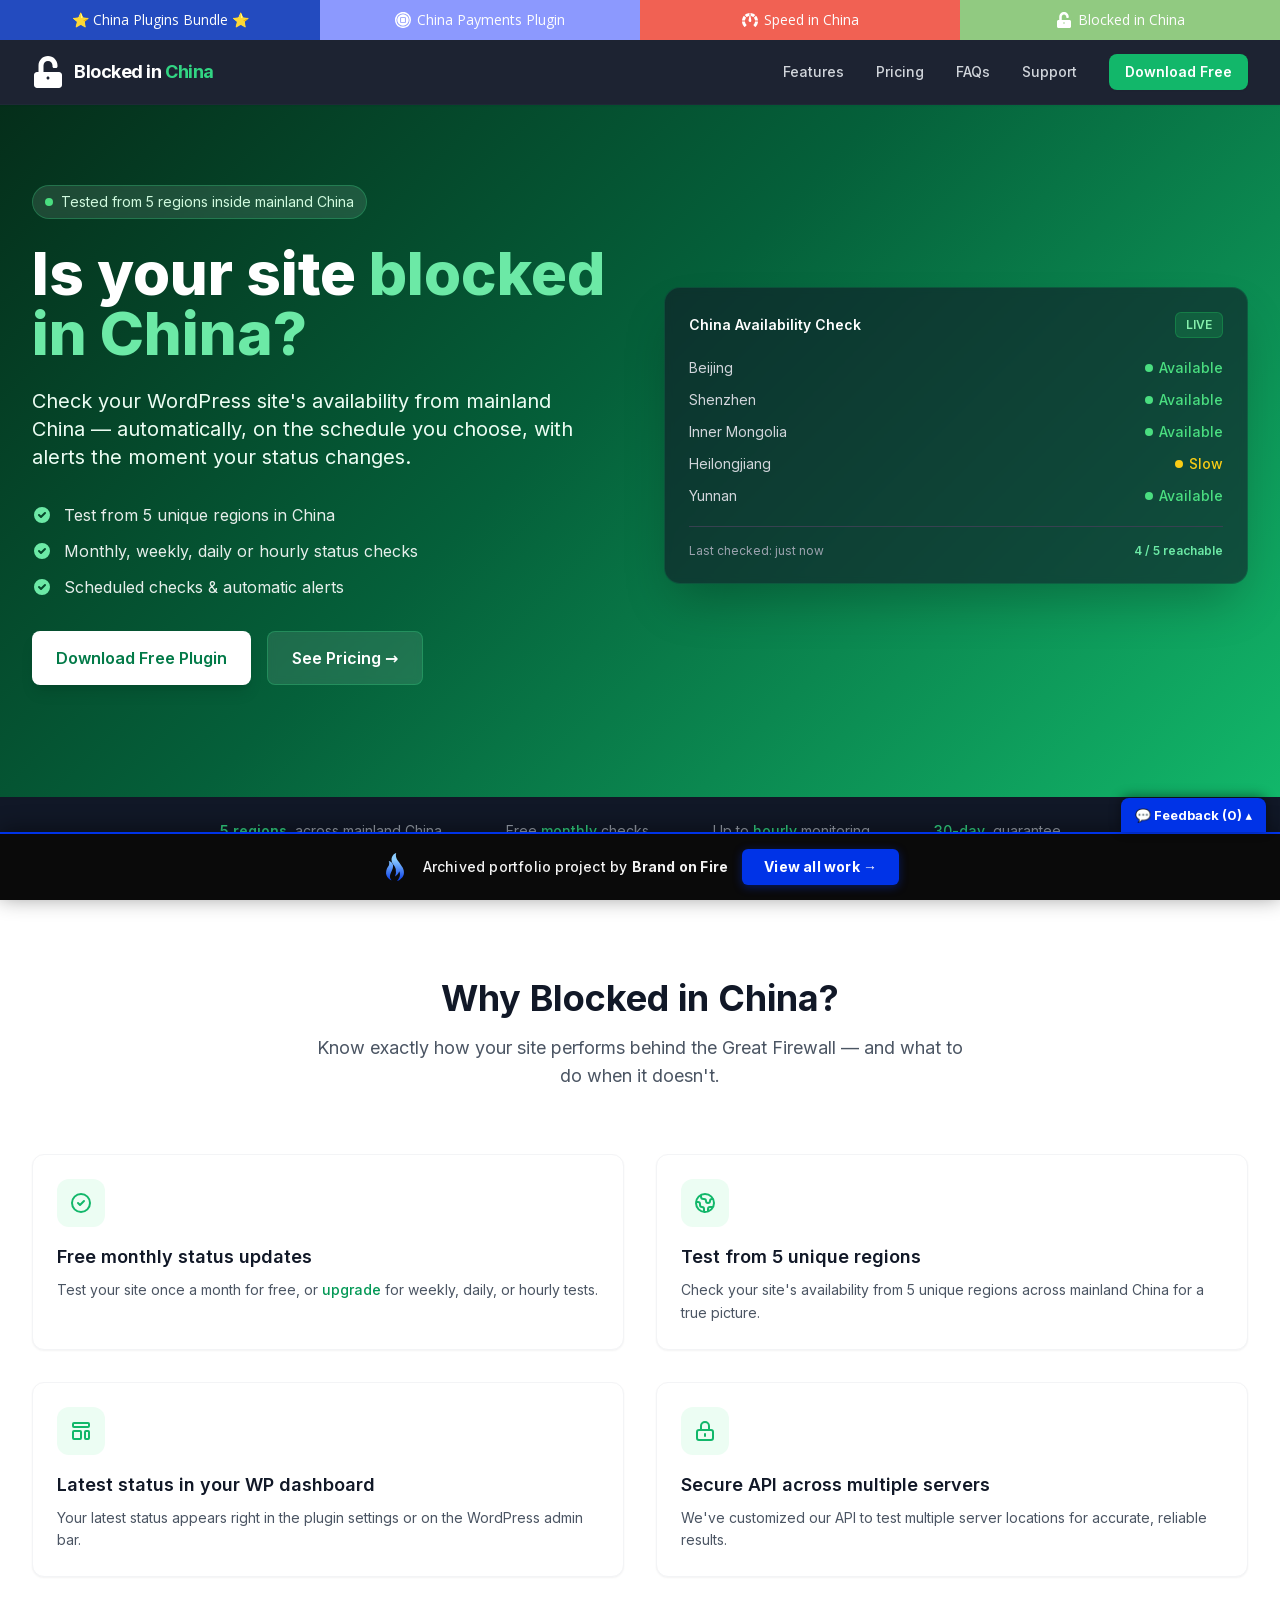
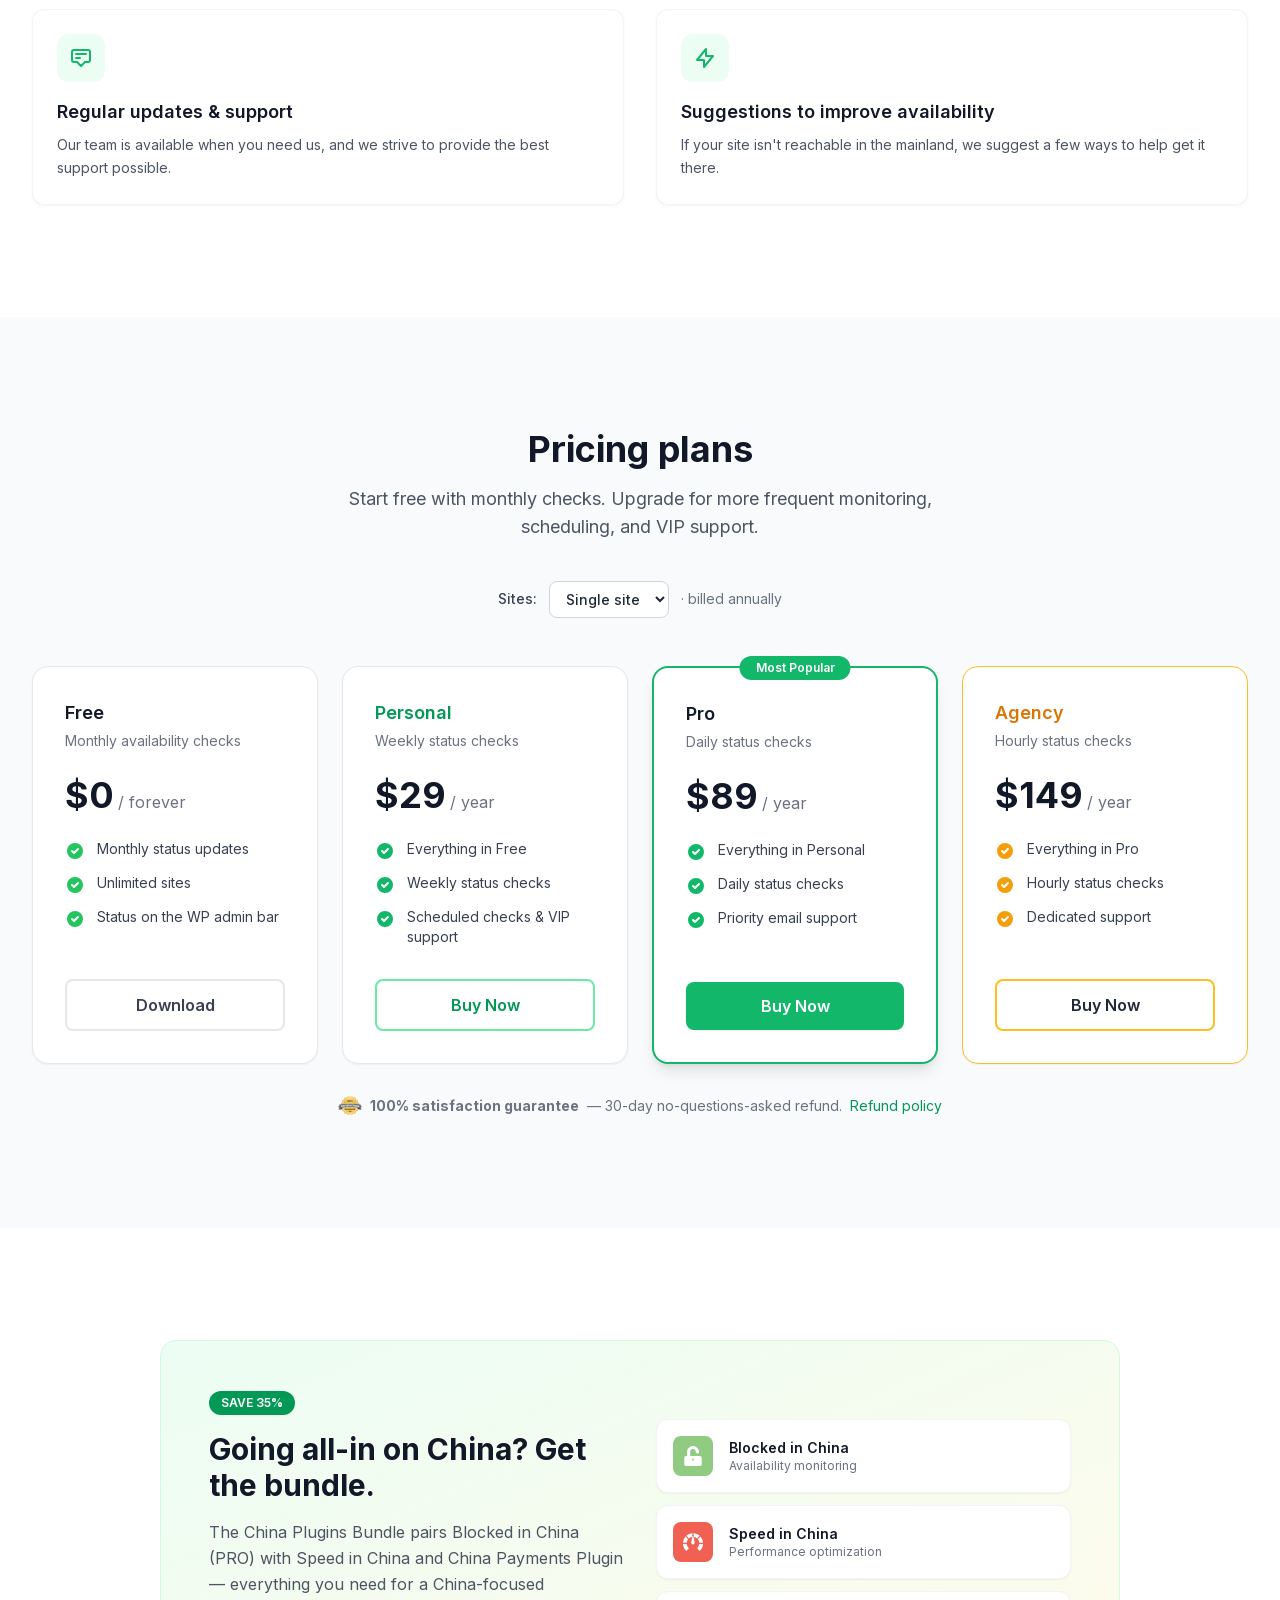
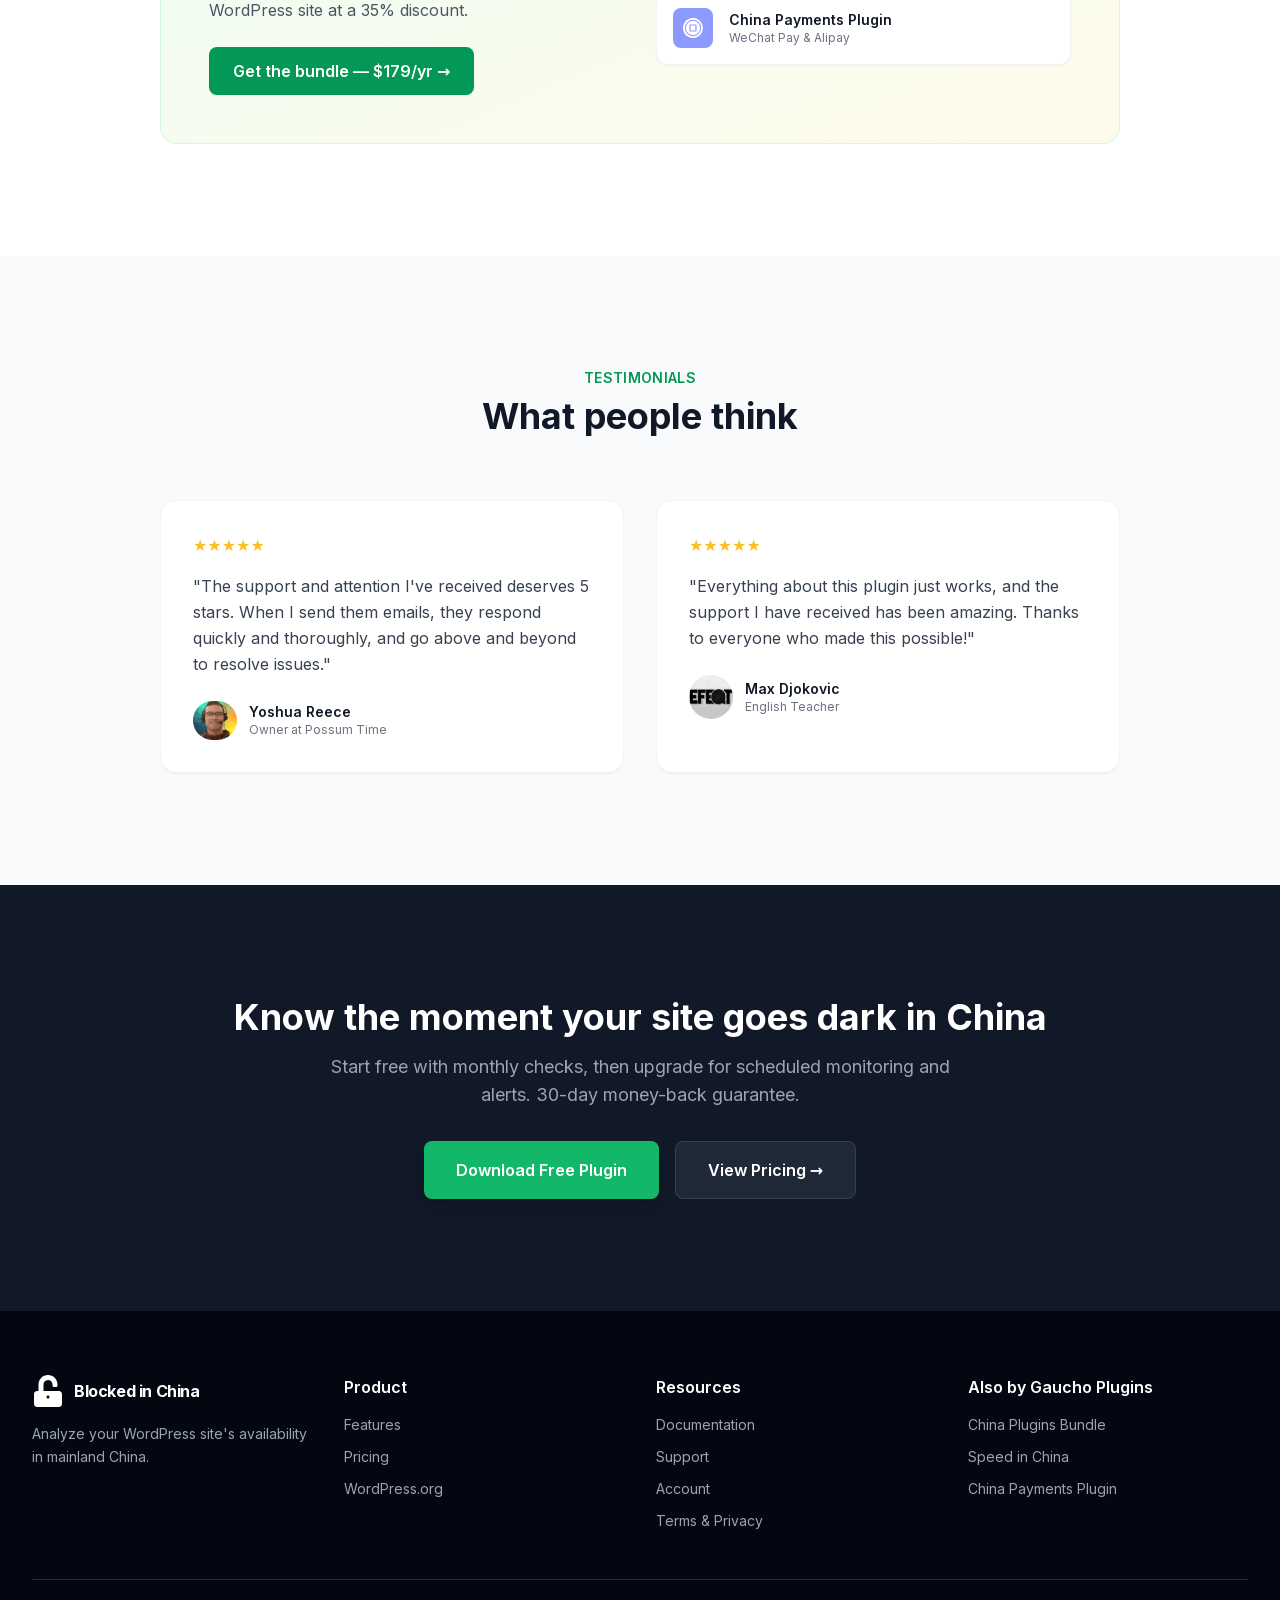
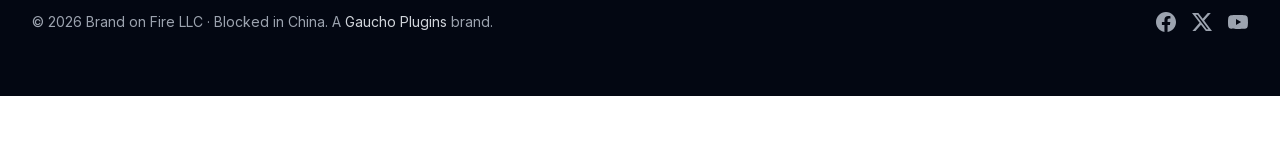
==== commit d89dc890: "Add feedback comment widget to portfolio bar" ====
--- a/index.html
+++ b/index.html
@@ -1,14 +1,16 @@
-<!doctype html><html lang="en" class="scroll-smooth" data-bofp="0"><head><meta charset="utf-8"><link rel="icon" href="/assets/img/bic-icon.svg" type="image/svg+xml"><link rel="apple-touch-icon" href="/assets/img/bic-icon.svg"><meta name="viewport" content="width=device-width, initial-scale=1"><title>Blocked in China – Check Your WordPress Site's Availability in Mainland China</title><meta name="description" content="The Blocked in China WordPress plugin checks whether your website is reachable from mainland China — tested from 5 real regions, on a monthly, weekly, daily, or hourly schedule, with automatic alerts when your status changes."><meta name="keywords" content="is my website blocked in China, check website accessibility China, China firewall test, WordPress China availability, Great Firewall test, blocked in China plugin"><link rel="canonical" href="/"><meta property="og:type" content="website"><meta property="og:title" content="Blocked in China – Is Your WordPress Site Reachable from Mainland China?"><meta property="og:description" content="Check your WordPress site's availability from 5 regions inside mainland China — automatically, on the schedule you choose, with alerts when your status changes."><meta property="og:url" content="/"><meta property="og:site_name" content="Blocked in China"><meta property="og:image" content="/assets/img/checker-screenshot.png"><meta name="twitter:card" content="summary_large_image"><meta name="twitter:title" content="Blocked in China – Check Your Site's Mainland China Availability"><meta name="twitter:description" content="Is your WordPress site blocked in China? Test it from 5 mainland regions, automatically."><link rel="stylesheet" href="style.css"><style>[data-bofp="1"]{background-color:rgb(255, 255, 255)!important;color:rgb(31, 41, 55)!important}[data-bofp="2"]{background-color:rgba(17, 24, 39, 0.95)!important;color:rgb(31, 41, 55)!important}[data-bofp="3"]{background-color:rgb(17, 24, 39)!important;color:rgb(31, 41, 55)!important}[data-bofp="4"]{background-color:rgb(255, 255, 255)!important;color:rgb(31, 41, 55)!important}[data-bofp="5"]{background-color:rgb(248, 250, 252)!important;color:rgb(31, 41, 55)!important}[data-bofp="6"]{background-color:rgb(255, 255, 255)!important;color:rgb(31, 41, 55)!important}[data-bofp="7"]{background-color:rgb(248, 250, 252)!important;color:rgb(31, 41, 55)!important}[data-bofp="8"]{background-color:rgb(17, 24, 39)!important;color:rgb(31, 41, 55)!important}[data-bofp="9"]{background-color:rgb(3, 7, 18)!important;color:rgb(156, 163, 175)!important}</style><meta name="robots" content="noindex, nofollow"><style id="bof-noform">form,form *,fieldset,fieldset *,input,textarea,select,label.fusion-form-label,.wpcf7,.wpcf7 *,.fusion-form,.fusion-form *,.fusion-contact-form,.fusion-contact-form *,.elementor-form,.elementor-form *,.gform_wrapper,.gform_wrapper *,[class*="contact-form"],[class*="contact-form"] *,[id*="contact-form"],[id*="contact-form"] *{pointer-events:none!important;cursor:default!important;-webkit-user-select:none!important;user-select:none!important}</style></head><body class="font-sans text-gray-800 bg-white antialiased" data-bofp="1"><div class="gp-strip"><a class="gp-s-bundle">⭐ China Plugins Bundle ⭐</a><a class="gp-s-cpp"><span class="gp-icon"><svg xmlns="http://www.w3.org/2000/svg" viewBox="0 0 55 55"><path fill="#fff" d="M16.8,52.84A27.53,27.53,0,0,1,0,27.5,27.53,27.53,0,0,1,16.8,2.17,27.43,27.43,0,0,1,46.94,8.06a27.47,27.47,0,0,1,0,38.88,27.68,27.68,0,0,1-8.75,5.9,27.58,27.58,0,0,1-21.4,0ZM5,27.5A22.5,22.5,0,1,0,27.5,5,22.52,22.52,0,0,0,5,27.5Zm2.68,0A19.82,19.82,0,1,1,27.5,47.32,19.84,19.84,0,0,1,7.68,27.5Zm10.11-7.88V35.38a1.84,1.84,0,0,0,1.83,1.84H35.38a1.85,1.85,0,0,0,1.84-1.84V19.62a1.85,1.85,0,0,0-1.84-1.84H19.62a1.85,1.85,0,0,0-1.84,1.84h0Zm3.08,14.51V20.87H34.13V34.13Z"></path></svg></span>China Payments Plugin</a><a class="gp-s-sic"><span class="gp-icon"><svg xmlns="http://www.w3.org/2000/svg" viewBox="0 0 75 66"><path fill="#fff" d="M12.547,66a1.055,1.055,0,0,1-.2-.02c-.569-.112-.649-.19-1.17-.7L11,65.116a44.951,44.951,0,0,1-7.673-10.9A34.6,34.6,0,0,1,.5,44.948,37.281,37.281,0,0,1,0,40.433H13.87a24.984,24.984,0,0,0,2.054,7.8,32.464,32.464,0,0,0,4.985,7.153,3.564,3.564,0,0,1,.453,1.259,2.631,2.631,0,0,1-.211,1.2l-7.643,7.767A1.607,1.607,0,0,1,12.547,66Zm50-.01a1.7,1.7,0,0,1-1.039-.484L53.848,57.84a2.621,2.621,0,0,1-.211-1.2,3.552,3.552,0,0,1,.453-1.259,32.411,32.411,0,0,0,4.985-7.153,25.185,25.185,0,0,0,2.054-7.8H75v.01a37.9,37.9,0,0,1-.5,4.5,34.6,34.6,0,0,1-2.831,9.27A44.952,44.952,0,0,1,64,65.116c-.11.106-.2.2-.282.277a1.442,1.442,0,0,1-1.029.586A1.027,1.027,0,0,1,62.542,65.99ZM75,35.889H61.069a23.519,23.519,0,0,0-1.48-6.754,29.844,29.844,0,0,0-3.806-6.386L65.57,12.741l.008.008a36.554,36.554,0,0,1,2.386,2.98,36.3,36.3,0,0,1,4.162,7.328A49.716,49.716,0,0,1,75,35.888Zm-61.069,0H0v-.006A49.8,49.8,0,0,1,2.874,23.056a36.315,36.315,0,0,1,4.162-7.328A35.609,35.609,0,0,1,9.43,12.741l9.788,10.008a29.714,29.714,0,0,0-3.806,6.386,23.751,23.751,0,0,0-1.48,6.753Zm8.487-16.271h0L12.6,9.64l.015-.012a79.218,79.218,0,0,1,6.541-4.654A30.831,30.831,0,0,1,23.9,2.64,38.621,38.621,0,0,1,29.85.829,53.184,53.184,0,0,1,35.378,0V4.8a4.075,4.075,0,0,0-.3.921c-.03.157-.751,3.892-1.642,8.6a18.535,18.535,0,0,0-4.528,1.214,31.123,31.123,0,0,0-6.494,4.083Zm30.241,0h0a31.148,31.148,0,0,0-6.495-4.083,18.493,18.493,0,0,0-4.4-1.2C40.8,9.557,40.007,5.809,40,5.771a4.157,4.157,0,0,0-.3-1.078V0h.016a53.828,53.828,0,0,1,5.512.828A38.585,38.585,0,0,1,51.179,2.64a30.8,30.8,0,0,1,4.743,2.333A79.869,79.869,0,0,1,62.477,9.64L52.66,19.618Z"></path><path fill="#fff" d="M24.431,24.4a2.1,2.1,0,0,0,.485-1.524,3.069,3.069,0,0,0-.5-1.326S11.9,2.959,10.866,1.926A6.775,6.775,0,0,0,9.183.6S4.41-1.286,1.672,1.639.382,8.481.382,8.481s-.011.42,1.348,2.2,19.79,13.7,19.79,13.7a3.088,3.088,0,0,0,1.349.592A2.1,2.1,0,0,0,24.431,24.4Z" transform="translate(37.287 44.82) rotate(-135)"></path></svg></span>Speed in China</a><a href="index.html" class="gp-s-bic active"><span class="gp-icon"><svg xmlns="http://www.w3.org/2000/svg" viewBox="0 0 448 512"><path fill="#fff" d="M400 256H152V152.9c0-39.6 31.7-72.5 71.3-72.9 40-.4 72.7 32.1 72.7 72v16c0 13.3 10.7 24 24 24h32c13.3 0 24-10.7 24-24v-16C376 68 307.5 0 223.5 0 139.5 0 72 68 72 152v104H48c-26.5 0-48 21.5-48 48v160c0 26.5 21.5 48 48 48h352c26.5 0 48-21.5 48-48V304c0-26.5-21.5-48-48-48zm-176 120c-13.3 0-24-10.7-24-24s10.7-24 24-24 24 10.7 24 24-10.7 24-24 24z"></path></svg></span>Blocked in China</a></div><header class="sticky top-0 z-50 bg-gray-900/95 backdrop-blur-sm border-b border-gray-800 shadow-sm" data-bofp="2"><nav class="max-w-7xl mx-auto px-4 sm:px-6 lg:px-8"><div class="flex items-center justify-between h-16"><a href="index.html" class="flex items-center gap-2.5" aria-label="Blocked in China home"><img src="_a/52802d5689e6.svg" alt="Blocked in China" class="w-8 h-8" decoding="sync"><span class="text-lg font-bold text-white tracking-tight">Blocked in <span class="text-brand-400">China</span></span></a><div class="hidden md:flex items-center gap-8"><a href="index.html" class="text-sm font-medium text-gray-300 hover:text-brand-400 transition-colors">Features</a><a href="index.html" class="text-sm font-medium text-gray-300 hover:text-brand-400 transition-colors">Pricing</a><a href="faq/index.html" class="text-sm font-medium text-gray-300 hover:text-brand-400 transition-colors">FAQs</a><a class="text-sm font-medium text-gray-300 hover:text-brand-400 transition-colors">Support</a><a target="_blank" rel="noopener" class="inline-flex items-center px-4 py-2 bg-brand-500 text-white text-sm font-semibold rounded-lg hover:bg-brand-600 transition-colors shadow-sm">Download Free</a></div><button id="mobile-menu-btn" class="md:hidden p-2 text-gray-300 hover:text-brand-400" aria-label="Toggle menu"><svg class="w-6 h-6" fill="none" stroke="currentColor" viewBox="0 0 24 24"><path stroke-linecap="round" stroke-linejoin="round" stroke-width="2" d="M4 6h16M4 12h16M4 18h16"></path></svg></button></div><div id="mobile-menu" class="hidden md:hidden pb-4"><div class="flex flex-col gap-3"><a href="index.html" class="text-sm font-medium text-gray-300 hover:text-brand-400 py-1">Features</a><a href="index.html" class="text-sm font-medium text-gray-300 hover:text-brand-400 py-1">Pricing</a><a href="faq/index.html" class="text-sm font-medium text-gray-300 hover:text-brand-400 py-1">FAQs</a><a class="text-sm font-medium text-gray-300 hover:text-brand-400 py-1">Support</a><a target="_blank" rel="noopener" class="inline-flex items-center justify-center w-full px-4 py-2 bg-brand-500 text-white text-sm font-semibold rounded-lg mt-2">Download Free</a></div></div></nav></header><main><section class="gradient-hero pt-16 pb-20 lg:pt-20 lg:pb-28"><div class="max-w-7xl mx-auto px-4 sm:px-6 lg:px-8"><div class="grid lg:grid-cols-2 gap-12 items-center"><div class="fade-in"><p class="inline-flex items-center gap-2 px-3 py-1.5 bg-white/10 rounded-full text-sm text-brand-100 mb-6 backdrop-blur-sm border border-brand-400/30"><span class="w-2 h-2 rounded-full bg-green-400 pulse-dot"></span>Tested from 5 regions inside mainland China</p><h1 class="text-4xl sm:text-5xl lg:text-6xl font-extrabold text-white leading-tight mb-6">Is your site <span class="text-brand-300">blocked in China?</span></h1><p class="text-lg lg:text-xl text-brand-50 mb-8 max-w-xl leading-relaxed">Check your WordPress site's availability from mainland China — automatically, on the schedule you choose, with alerts the moment your status changes.</p><ul class="space-y-3 mb-8"><li class="flex items-center gap-3 text-white/90"><svg class="w-5 h-5 text-brand-300 flex-shrink-0" fill="currentColor" viewBox="0 0 20 20"><path fill-rule="evenodd" d="M10 18a8 8 0 100-16 8 8 0 000 16zm3.707-9.293a1 1 0 00-1.414-1.414L9 10.586 7.707 9.293a1 1 0 00-1.414 1.414l2 2a1 1 0 001.414 0l4-4z" clip-rule="evenodd"></path></svg>Test from 5 unique regions in China</li><li class="flex items-center gap-3 text-white/90"><svg class="w-5 h-5 text-brand-300 flex-shrink-0" fill="currentColor" viewBox="0 0 20 20"><path fill-rule="evenodd" d="M10 18a8 8 0 100-16 8 8 0 000 16zm3.707-9.293a1 1 0 00-1.414-1.414L9 10.586 7.707 9.293a1 1 0 00-1.414 1.414l2 2a1 1 0 001.414 0l4-4z" clip-rule="evenodd"></path></svg>Monthly, weekly, daily or hourly status checks</li><li class="flex items-center gap-3 text-white/90"><svg class="w-5 h-5 text-brand-300 flex-shrink-0" fill="currentColor" viewBox="0 0 20 20"><path fill-rule="evenodd" d="M10 18a8 8 0 100-16 8 8 0 000 16zm3.707-9.293a1 1 0 00-1.414-1.414L9 10.586 7.707 9.293a1 1 0 00-1.414 1.414l2 2a1 1 0 001.414 0l4-4z" clip-rule="evenodd"></path></svg>Scheduled checks &amp; automatic alerts</li></ul><div class="flex flex-col sm:flex-row gap-4"><a target="_blank" rel="noopener" class="inline-flex items-center justify-center px-6 py-3.5 bg-white text-brand-700 font-semibold rounded-lg hover:bg-gray-100 transition-colors shadow-lg text-base">Download Free Plugin</a><a href="#pricing" class="inline-flex items-center justify-center px-6 py-3.5 bg-white/10 text-white font-semibold rounded-lg hover:bg-white/20 transition-colors border border-brand-400/30 text-base backdrop-blur-sm">See Pricing →</a></div></div><div class="fade-in hidden lg:block"><div class="bg-gray-900/60 backdrop-blur-sm rounded-2xl p-6 border border-brand-500/20 shadow-2xl"><div class="flex items-center justify-between mb-5"><span class="text-white font-semibold text-sm">China Availability Check</span><span class="px-2.5 py-1 rounded-md text-xs font-semibold bg-green-500/20 text-green-300 border border-green-500/30">LIVE</span></div><div class="space-y-3"><div class="flex items-center justify-between text-sm"><span class="text-gray-300">Beijing</span><span class="inline-flex items-center gap-1.5 text-green-400 font-medium"><span class="w-2 h-2 rounded-full bg-green-400"></span>Available</span></div><div class="flex items-center justify-between text-sm"><span class="text-gray-300">Shenzhen</span><span class="inline-flex items-center gap-1.5 text-green-400 font-medium"><span class="w-2 h-2 rounded-full bg-green-400"></span>Available</span></div><div class="flex items-center justify-between text-sm"><span class="text-gray-300">Inner Mongolia</span><span class="inline-flex items-center gap-1.5 text-green-400 font-medium"><span class="w-2 h-2 rounded-full bg-green-400"></span>Available</span></div><div class="flex items-center justify-between text-sm"><span class="text-gray-300">Heilongjiang</span><span class="inline-flex items-center gap-1.5 text-yellow-400 font-medium"><span class="w-2 h-2 rounded-full bg-yellow-400"></span>Slow</span></div><div class="flex items-center justify-between text-sm"><span class="text-gray-300">Yunnan</span><span class="inline-flex items-center gap-1.5 text-green-400 font-medium"><span class="w-2 h-2 rounded-full bg-green-400"></span>Available</span></div></div><div class="mt-5 pt-4 border-t border-gray-700 flex items-center justify-between"><span class="text-xs text-gray-400">Last checked: just now</span><span class="text-xs text-brand-300 font-semibold">4 / 5 reachable</span></div></div></div></div></div></section><section class="bg-gray-900 border-b border-gray-800 py-6" data-bofp="3"><div class="max-w-7xl mx-auto px-4 sm:px-6 lg:px-8"><div class="flex flex-wrap items-center justify-center gap-6 lg:gap-16 text-sm text-gray-400"><div class="flex items-center gap-2"><span class="text-brand-400 font-semibold">5 regions</span> across mainland China</div><div>Free <span class="text-brand-400 font-medium">monthly</span> checks</div><div>Up to <span class="text-brand-400 font-medium">hourly</span> monitoring</div><div class="flex items-center gap-2"><span class="text-brand-400 font-medium">30-day</span> guarantee</div></div></div></section><section class="py-20 lg:py-28 bg-white" id="features" data-bofp="4"><div class="max-w-7xl mx-auto px-4 sm:px-6 lg:px-8"><div class="text-center mb-16"><h2 class="text-3xl sm:text-4xl font-bold text-gray-900 mb-4">Why Blocked in China?</h2><p class="text-lg text-gray-600 max-w-2xl mx-auto">Know exactly how your site performs behind the Great Firewall — and what to do when it doesn't.</p></div><div class="grid sm:grid-cols-2 lg:grid-cols-3 gap-6 lg:gap-8"><div class="bg-white rounded-xl p-6 border border-gray-100 card-hover shadow-sm"><div class="w-12 h-12 bg-brand-50 rounded-xl flex items-center justify-center mb-4"><svg class="w-6 h-6 text-brand-500" fill="none" stroke="currentColor" viewBox="0 0 24 24"><path stroke-linecap="round" stroke-linejoin="round" stroke-width="2" d="M9 12l2 2 4-4m6 2a9 9 0 11-18 0 9 9 0 0118 0z"></path></svg></div><h3 class="text-lg font-semibold text-gray-900 mb-2">Free monthly status updates</h3><p class="text-gray-600 text-sm leading-relaxed">Test your site once a month for free, or <a href="#pricing" class="text-brand-600 font-medium hover:text-brand-700">upgrade</a> for weekly, daily, or hourly tests.</p></div><div class="bg-white rounded-xl p-6 border border-gray-100 card-hover shadow-sm"><div class="w-12 h-12 bg-brand-50 rounded-xl flex items-center justify-center mb-4"><svg class="w-6 h-6 text-brand-500" fill="none" stroke="currentColor" viewBox="0 0 24 24"><path stroke-linecap="round" stroke-linejoin="round" stroke-width="2" d="M3.055 11H5a2 2 0 012 2v1a2 2 0 002 2 2 2 0 012 2v2.945M8 3.935V5.5A2.5 2.5 0 0010.5 8h.5a2 2 0 012 2 2 2 0 104 0 2 2 0 012-2h1.064M15 20.488V18a2 2 0 012-2h3.064M21 12a9 9 0 11-18 0 9 9 0 0118 0z"></path></svg></div><h3 class="text-lg font-semibold text-gray-900 mb-2">Test from 5 unique regions</h3><p class="text-gray-600 text-sm leading-relaxed">Check your site's availability from 5 unique regions across mainland China for a true picture.</p></div><div class="bg-white rounded-xl p-6 border border-gray-100 card-hover shadow-sm"><div class="w-12 h-12 bg-brand-50 rounded-xl flex items-center justify-center mb-4"><svg class="w-6 h-6 text-brand-500" fill="none" stroke="currentColor" viewBox="0 0 24 24"><path stroke-linecap="round" stroke-linejoin="round" stroke-width="2" d="M4 5a1 1 0 011-1h14a1 1 0 011 1v2a1 1 0 01-1 1H5a1 1 0 01-1-1V5zM4 13a1 1 0 011-1h6a1 1 0 011 1v6a1 1 0 01-1 1H5a1 1 0 01-1-1v-6zM16 13a1 1 0 011-1h2a1 1 0 011 1v6a1 1 0 01-1 1h-2a1 1 0 01-1-1v-6z"></path></svg></div><h3 class="text-lg font-semibold text-gray-900 mb-2">Latest status in your WP dashboard</h3><p class="text-gray-600 text-sm leading-relaxed">Your latest status appears right in the plugin settings or on the WordPress admin bar.</p></div><div class="bg-white rounded-xl p-6 border border-gray-100 card-hover shadow-sm"><div class="w-12 h-12 bg-brand-50 rounded-xl flex items-center justify-center mb-4"><svg class="w-6 h-6 text-brand-500" fill="none" stroke="currentColor" viewBox="0 0 24 24"><path stroke-linecap="round" stroke-linejoin="round" stroke-width="2" d="M12 15v2m-6 4h12a2 2 0 002-2v-6a2 2 0 00-2-2H6a2 2 0 00-2 2v6a2 2 0 002 2zm10-10V7a4 4 0 00-8 0v4h8z"></path></svg></div><h3 class="text-lg font-semibold text-gray-900 mb-2">Secure API across multiple servers</h3><p class="text-gray-600 text-sm leading-relaxed">We've customized our API to test multiple server locations for accurate, reliable results.</p></div><div class="bg-white rounded-xl p-6 border border-gray-100 card-hover shadow-sm"><div class="w-12 h-12 bg-brand-50 rounded-xl flex items-center justify-center mb-4"><svg class="w-6 h-6 text-brand-500" fill="none" stroke="currentColor" viewBox="0 0 24 24"><path stroke-linecap="round" stroke-linejoin="round" stroke-width="2" d="M7 8h10M7 12h4m1 8l-4-4H5a2 2 0 01-2-2V6a2 2 0 012-2h14a2 2 0 012 2v8a2 2 0 01-2 2h-3l-4 4z"></path></svg></div><h3 class="text-lg font-semibold text-gray-900 mb-2">Regular updates &amp; support</h3><p class="text-gray-600 text-sm leading-relaxed">Our team is available when you need us, and we strive to provide the best support possible.</p></div><div class="bg-white rounded-xl p-6 border border-gray-100 card-hover shadow-sm"><div class="w-12 h-12 bg-brand-50 rounded-xl flex items-center justify-center mb-4"><svg class="w-6 h-6 text-brand-500" fill="none" stroke="currentColor" viewBox="0 0 24 24"><path stroke-linecap="round" stroke-linejoin="round" stroke-width="2" d="M13 10V3L4 14h7v7l9-11h-7z"></path></svg></div><h3 class="text-lg font-semibold text-gray-900 mb-2">Suggestions to improve availability</h3><p class="text-gray-600 text-sm leading-relaxed">If your site isn't reachable in the mainland, we suggest a few ways to help get it there.</p></div></div></div></section><section class="py-20 lg:py-28 bg-surface-50" id="pricing" data-bofp="5"><div class="max-w-7xl mx-auto px-4 sm:px-6 lg:px-8"><div class="text-center mb-10"><h2 class="text-3xl sm:text-4xl font-bold text-gray-900 mb-4">Pricing plans</h2><p class="text-lg text-gray-600 max-w-2xl mx-auto">Start free with monthly checks. Upgrade for more frequent monitoring, scheduling, and VIP support.</p></div><div class="flex items-center justify-center gap-3 mb-12"><label for="site-count" class="text-sm font-medium text-gray-700">Sites:</label><select id="site-count" class="rounded-lg border border-gray-300 bg-white px-3 py-2 text-sm font-medium text-gray-800 focus:border-brand-500 focus:ring-brand-500"><option value="1">Single site</option><option value="3">3 sites</option><option value="10">10 sites</option><option value="25">25 sites</option></select><span class="text-sm text-gray-500">· billed annually</span></div><div class="grid md:grid-cols-2 lg:grid-cols-4 gap-6"><div class="bg-white rounded-2xl p-8 border border-gray-200 shadow-sm flex flex-col"><h3 class="text-lg font-semibold text-gray-900 mb-1">Free</h3><p class="text-sm text-gray-500 mb-6">Monthly availability checks</p><div class="flex items-baseline gap-1 mb-6"><span class="text-4xl font-bold text-gray-900">$0</span><span class="text-gray-500">/ forever</span></div><ul class="space-y-3 mb-8 flex-grow text-sm text-gray-700"><li class="flex items-start gap-3"><svg class="w-5 h-5 text-green-500 flex-shrink-0 mt-0.5" fill="currentColor" viewBox="0 0 20 20"><path fill-rule="evenodd" d="M10 18a8 8 0 100-16 8 8 0 000 16zm3.707-9.293a1 1 0 00-1.414-1.414L9 10.586 7.707 9.293a1 1 0 00-1.414 1.414l2 2a1 1 0 001.414 0l4-4z" clip-rule="evenodd"></path></svg>Monthly status updates</li><li class="flex items-start gap-3"><svg class="w-5 h-5 text-green-500 flex-shrink-0 mt-0.5" fill="currentColor" viewBox="0 0 20 20"><path fill-rule="evenodd" d="M10 18a8 8 0 100-16 8 8 0 000 16zm3.707-9.293a1 1 0 00-1.414-1.414L9 10.586 7.707 9.293a1 1 0 00-1.414 1.414l2 2a1 1 0 001.414 0l4-4z" clip-rule="evenodd"></path></svg>Unlimited sites</li><li class="flex items-start gap-3"><svg class="w-5 h-5 text-green-500 flex-shrink-0 mt-0.5" fill="currentColor" viewBox="0 0 20 20"><path fill-rule="evenodd" d="M10 18a8 8 0 100-16 8 8 0 000 16zm3.707-9.293a1 1 0 00-1.414-1.414L9 10.586 7.707 9.293a1 1 0 00-1.414 1.414l2 2a1 1 0 001.414 0l4-4z" clip-rule="evenodd"></path></svg>Status on the WP admin bar</li></ul><a target="_blank" rel="noopener" class="block w-full text-center px-6 py-3 border-2 border-gray-200 text-gray-700 font-semibold rounded-lg hover:border-brand-300 hover:text-brand-600 transition-colors">Download</a></div><div class="bg-white rounded-2xl p-8 border border-gray-200 shadow-sm flex flex-col"><h3 class="text-lg font-semibold text-brand-600 mb-1">Personal</h3><p class="text-sm text-gray-500 mb-6">Weekly status checks</p><div class="flex items-baseline gap-1 mb-6"><span class="text-4xl font-bold text-gray-900" id="personal-price">$29</span><span class="text-gray-500">/ year</span></div><ul class="space-y-3 mb-8 flex-grow text-sm text-gray-700"><li class="flex items-start gap-3"><svg class="w-5 h-5 text-brand-500 flex-shrink-0 mt-0.5" fill="currentColor" viewBox="0 0 20 20"><path fill-rule="evenodd" d="M10 18a8 8 0 100-16 8 8 0 000 16zm3.707-9.293a1 1 0 00-1.414-1.414L9 10.586 7.707 9.293a1 1 0 00-1.414 1.414l2 2a1 1 0 001.414 0l4-4z" clip-rule="evenodd"></path></svg>Everything in Free</li><li class="flex items-start gap-3"><svg class="w-5 h-5 text-brand-500 flex-shrink-0 mt-0.5" fill="currentColor" viewBox="0 0 20 20"><path fill-rule="evenodd" d="M10 18a8 8 0 100-16 8 8 0 000 16zm3.707-9.293a1 1 0 00-1.414-1.414L9 10.586 7.707 9.293a1 1 0 00-1.414 1.414l2 2a1 1 0 001.414 0l4-4z" clip-rule="evenodd"></path></svg>Weekly status checks</li><li class="flex items-start gap-3"><svg class="w-5 h-5 text-brand-500 flex-shrink-0 mt-0.5" fill="currentColor" viewBox="0 0 20 20"><path fill-rule="evenodd" d="M10 18a8 8 0 100-16 8 8 0 000 16zm3.707-9.293a1 1 0 00-1.414-1.414L9 10.586 7.707 9.293a1 1 0 00-1.414 1.414l2 2a1 1 0 001.414 0l4-4z" clip-rule="evenodd"></path></svg>Scheduled checks &amp; VIP support</li></ul><a href="#" data-tier="personal" class="bic-buy block w-full text-center px-6 py-3 border-2 border-brand-300 text-brand-600 font-semibold rounded-lg hover:bg-brand-50 transition-colors">Buy Now</a></div><div class="bg-white rounded-2xl p-8 border-2 border-brand-500 shadow-lg relative flex flex-col"><div class="absolute -top-3 left-1/2 -translate-x-1/2 px-4 py-1 bg-brand-500 text-white text-xs font-semibold rounded-full">Most Popular</div><h3 class="text-lg font-semibold text-gray-900 mb-1">Pro</h3><p class="text-sm text-gray-500 mb-6">Daily status checks</p><div class="flex items-baseline gap-1 mb-6"><span class="text-4xl font-bold text-gray-900" id="pro-price">$89</span><span class="text-gray-500">/ year</span></div><ul class="space-y-3 mb-8 flex-grow text-sm text-gray-700"><li class="flex items-start gap-3"><svg class="w-5 h-5 text-brand-500 flex-shrink-0 mt-0.5" fill="currentColor" viewBox="0 0 20 20"><path fill-rule="evenodd" d="M10 18a8 8 0 100-16 8 8 0 000 16zm3.707-9.293a1 1 0 00-1.414-1.414L9 10.586 7.707 9.293a1 1 0 00-1.414 1.414l2 2a1 1 0 001.414 0l4-4z" clip-rule="evenodd"></path></svg>Everything in Personal</li><li class="flex items-start gap-3"><svg class="w-5 h-5 text-brand-500 flex-shrink-0 mt-0.5" fill="currentColor" viewBox="0 0 20 20"><path fill-rule="evenodd" d="M10 18a8 8 0 100-16 8 8 0 000 16zm3.707-9.293a1 1 0 00-1.414-1.414L9 10.586 7.707 9.293a1 1 0 00-1.414 1.414l2 2a1 1 0 001.414 0l4-4z" clip-rule="evenodd"></path></svg>Daily status checks</li><li class="flex items-start gap-3"><svg class="w-5 h-5 text-brand-500 flex-shrink-0 mt-0.5" fill="currentColor" viewBox="0 0 20 20"><path fill-rule="evenodd" d="M10 18a8 8 0 100-16 8 8 0 000 16zm3.707-9.293a1 1 0 00-1.414-1.414L9 10.586 7.707 9.293a1 1 0 00-1.414 1.414l2 2a1 1 0 001.414 0l4-4z" clip-rule="evenodd"></path></svg>Priority email support</li></ul><a href="#" data-tier="pro" class="bic-buy block w-full text-center px-6 py-3 bg-brand-500 text-white font-semibold rounded-lg hover:bg-brand-600 transition-colors shadow-sm">Buy Now</a></div><div class="bg-white rounded-2xl p-8 border border-gold-400 shadow-sm flex flex-col"><h3 class="text-lg font-semibold text-gold-600 mb-1">Agency</h3><p class="text-sm text-gray-500 mb-6">Hourly status checks</p><div class="flex items-baseline gap-1 mb-6"><span class="text-4xl font-bold text-gray-900" id="agency-price">$149</span><span class="text-gray-500">/ year</span></div><ul class="space-y-3 mb-8 flex-grow text-sm text-gray-700"><li class="flex items-start gap-3"><svg class="w-5 h-5 text-gold-500 flex-shrink-0 mt-0.5" fill="currentColor" viewBox="0 0 20 20"><path fill-rule="evenodd" d="M10 18a8 8 0 100-16 8 8 0 000 16zm3.707-9.293a1 1 0 00-1.414-1.414L9 10.586 7.707 9.293a1 1 0 00-1.414 1.414l2 2a1 1 0 001.414 0l4-4z" clip-rule="evenodd"></path></svg>Everything in Pro</li><li class="flex items-start gap-3"><svg class="w-5 h-5 text-gold-500 flex-shrink-0 mt-0.5" fill="currentColor" viewBox="0 0 20 20"><path fill-rule="evenodd" d="M10 18a8 8 0 100-16 8 8 0 000 16zm3.707-9.293a1 1 0 00-1.414-1.414L9 10.586 7.707 9.293a1 1 0 00-1.414 1.414l2 2a1 1 0 001.414 0l4-4z" clip-rule="evenodd"></path></svg>Hourly status checks</li><li class="flex items-start gap-3"><svg class="w-5 h-5 text-gold-500 flex-shrink-0 mt-0.5" fill="currentColor" viewBox="0 0 20 20"><path fill-rule="evenodd" d="M10 18a8 8 0 100-16 8 8 0 000 16zm3.707-9.293a1 1 0 00-1.414-1.414L9 10.586 7.707 9.293a1 1 0 00-1.414 1.414l2 2a1 1 0 001.414 0l4-4z" clip-rule="evenodd"></path></svg>Dedicated support</li></ul><a href="#" data-tier="agency" class="bic-buy block w-full text-center px-6 py-3 border-2 border-gold-400 text-gold-700 font-semibold rounded-lg hover:bg-gold-50 transition-colors">Buy Now</a></div></div><p class="text-center text-sm text-gray-500 mt-8 flex items-center justify-center gap-2"><img src="_a/3076e0c134ed.svg" alt="" class="w-6 h-6" width="24" height="24" decoding="sync"><strong>100% satisfaction guarantee</strong> — 30-day no-questions-asked refund. <a target="_blank" rel="noopener" class="text-brand-600 hover:underline">Refund policy</a></p></div></section><section class="py-20 lg:py-28 bg-white" data-bofp="6"><div class="max-w-5xl mx-auto px-4 sm:px-6 lg:px-8"><div class="bg-gradient-to-br from-brand-50 to-gold-50 rounded-2xl p-8 lg:p-12 border border-brand-100"><div class="grid lg:grid-cols-2 gap-8 items-center"><div><span class="inline-flex items-center gap-2 px-3 py-1 bg-brand-600 text-white text-xs font-semibold rounded-full mb-4">SAVE 35%</span><h2 class="text-2xl lg:text-3xl font-bold text-gray-900 mb-4">Going all-in on China? Get the bundle.</h2><p class="text-gray-600 leading-relaxed mb-6">The China Plugins Bundle pairs Blocked in China (PRO) with Speed in China and China Payments Plugin — everything you need for a China-focused WordPress site at a 35% discount.</p><a target="_blank" rel="noopener" class="inline-flex items-center px-6 py-3 bg-brand-600 text-white font-semibold rounded-lg hover:bg-brand-700 transition-colors shadow-sm">Get the bundle — $179/yr →</a></div><div class="space-y-3"><div class="bg-white rounded-xl p-4 border border-gray-100 shadow-sm flex items-center gap-4"><span class="w-10 h-10 rounded-lg flex items-center justify-center flex-shrink-0" style="background:#91CA81"><svg class="w-5 h-5" fill="#fff" viewBox="0 0 448 512"><path fill="#fff" d="M400 256H152V152.9c0-39.6 31.7-72.5 71.3-72.9 40-.4 72.7 32.1 72.7 72v16c0 13.3 10.7 24 24 24h32c13.3 0 24-10.7 24-24v-16C376 68 307.5 0 223.5 0 139.5 0 72 68 72 152v104H48c-26.5 0-48 21.5-48 48v160c0 26.5 21.5 48 48 48h352c26.5 0 48-21.5 48-48V304c0-26.5-21.5-48-48-48zm-176 120c-13.3 0-24-10.7-24-24s10.7-24 24-24 24 10.7 24 24-10.7 24-24 24z"></path></svg></span><div><div class="font-semibold text-gray-900 text-sm">Blocked in China</div><div class="text-gray-500 text-xs">Availability monitoring</div></div></div><div class="bg-white rounded-xl p-4 border border-gray-100 shadow-sm flex items-center gap-4"><span class="w-10 h-10 rounded-lg flex items-center justify-center flex-shrink-0" style="background:#F16153"><svg class="w-5 h-5" fill="#fff" viewBox="0 0 75 66"><path fill="#fff" d="M12.547,66a1.055,1.055,0,0,1-.2-.02c-.569-.112-.649-.19-1.17-.7L11,65.116a44.951,44.951,0,0,1-7.673-10.9A34.6,34.6,0,0,1,.5,44.948,37.281,37.281,0,0,1,0,40.433H13.87a24.984,24.984,0,0,0,2.054,7.8,32.464,32.464,0,0,0,4.985,7.153,3.564,3.564,0,0,1,.453,1.259,2.631,2.631,0,0,1-.211,1.2l-7.643,7.767A1.607,1.607,0,0,1,12.547,66Zm50-.01a1.7,1.7,0,0,1-1.039-.484L53.848,57.84a2.621,2.621,0,0,1-.211-1.2,3.552,3.552,0,0,1,.453-1.259,32.411,32.411,0,0,0,4.985-7.153,25.185,25.185,0,0,0,2.054-7.8H75v.01a37.9,37.9,0,0,1-.5,4.5,34.6,34.6,0,0,1-2.831,9.27A44.952,44.952,0,0,1,64,65.116c-.11.106-.2.2-.282.277a1.442,1.442,0,0,1-1.029.586A1.027,1.027,0,0,1,62.542,65.99ZM75,35.889H61.069a23.519,23.519,0,0,0-1.48-6.754,29.844,29.844,0,0,0-3.806-6.386L65.57,12.741l.008.008a36.554,36.554,0,0,1,2.386,2.98,36.3,36.3,0,0,1,4.162,7.328A49.716,49.716,0,0,1,75,35.888Zm-61.069,0H0v-.006A49.8,49.8,0,0,1,2.874,23.056a36.315,36.315,0,0,1,4.162-7.328A35.609,35.609,0,0,1,9.43,12.741l9.788,10.008a29.714,29.714,0,0,0-3.806,6.386,23.751,23.751,0,0,0-1.48,6.753Zm8.487-16.271h0L12.6,9.64l.015-.012a79.218,79.218,0,0,1,6.541-4.654A30.831,30.831,0,0,1,23.9,2.64,38.621,38.621,0,0,1,29.85.829,53.184,53.184,0,0,1,35.378,0V4.8a4.075,4.075,0,0,0-.3.921c-.03.157-.751,3.892-1.642,8.6a18.535,18.535,0,0,0-4.528,1.214,31.123,31.123,0,0,0-6.494,4.083Zm30.241,0h0a31.148,31.148,0,0,0-6.495-4.083,18.493,18.493,0,0,0-4.4-1.2C40.8,9.557,40.007,5.809,40,5.771a4.157,4.157,0,0,0-.3-1.078V0h.016a53.828,53.828,0,0,1,5.512.828A38.585,38.585,0,0,1,51.179,2.64a30.8,30.8,0,0,1,4.743,2.333A79.869,79.869,0,0,1,62.477,9.64L52.66,19.618Z"></path><path fill="#fff" d="M24.431,24.4a2.1,2.1,0,0,0,.485-1.524,3.069,3.069,0,0,0-.5-1.326S11.9,2.959,10.866,1.926A6.775,6.775,0,0,0,9.183.6S4.41-1.286,1.672,1.639.382,8.481.382,8.481s-.011.42,1.348,2.2,19.79,13.7,19.79,13.7a3.088,3.088,0,0,0,1.349.592A2.1,2.1,0,0,0,24.431,24.4Z" transform="translate(37.287 44.82) rotate(-135)"></path></svg></span><div><div class="font-semibold text-gray-900 text-sm">Speed in China</div><div class="text-gray-500 text-xs">Performance optimization</div></div></div><div class="bg-white rounded-xl p-4 border border-gray-100 shadow-sm flex items-center gap-4"><span class="w-10 h-10 rounded-lg flex items-center justify-center flex-shrink-0" style="background:#8C99FE"><svg class="w-5 h-5" fill="#fff" viewBox="0 0 55 55"><path fill="#fff" d="M16.8,52.84A27.53,27.53,0,0,1,0,27.5,27.53,27.53,0,0,1,16.8,2.17,27.43,27.43,0,0,1,46.94,8.06a27.47,27.47,0,0,1,0,38.88,27.68,27.68,0,0,1-8.75,5.9,27.58,27.58,0,0,1-21.4,0ZM5,27.5A22.5,22.5,0,1,0,27.5,5,22.52,22.52,0,0,0,5,27.5Zm2.68,0A19.82,19.82,0,1,1,27.5,47.32,19.84,19.84,0,0,1,7.68,27.5Zm10.11-7.88V35.38a1.84,1.84,0,0,0,1.83,1.84H35.38a1.85,1.85,0,0,0,1.84-1.84V19.62a1.85,1.85,0,0,0-1.84-1.84H19.62a1.85,1.85,0,0,0-1.84,1.84h0Zm3.08,14.51V20.87H34.13V34.13Z"></path></svg></span><div><div class="font-semibold text-gray-900 text-sm">China Payments Plugin</div><div class="text-gray-500 text-xs">WeChat Pay &amp; Alipay</div></div></div></div></div></div></div></section><section class="py-20 lg:py-28 bg-surface-50" data-bofp="7"><div class="max-w-5xl mx-auto px-4 sm:px-6 lg:px-8"><div class="text-center mb-16"><p class="text-sm font-semibold text-brand-600 uppercase tracking-wide mb-2">Testimonials</p><h2 class="text-3xl sm:text-4xl font-bold text-gray-900">What people think</h2></div><div class="grid md:grid-cols-2 gap-8"><figure class="bg-white rounded-2xl p-8 border border-gray-100 shadow-sm"><div class="flex gap-1 mb-4 text-gold-400">★★★★★</div><blockquote class="text-gray-700 leading-relaxed mb-6">"The support and attention I've received deserves 5 stars. When I send them emails, they respond quickly and thoroughly, and go above and beyond to resolve issues."</blockquote><figcaption class="flex items-center gap-3"><img src="_a/678b0f02c98e.webp" alt="Yoshua Reece" width="44" height="44" class="w-11 h-11 rounded-full object-cover" decoding="sync"><span><span class="block font-semibold text-gray-900 text-sm">Yoshua Reece</span><span class="block text-gray-500 text-xs">Owner at Possum Time</span></span></figcaption></figure><figure class="bg-white rounded-2xl p-8 border border-gray-100 shadow-sm"><div class="flex gap-1 mb-4 text-gold-400">★★★★★</div><blockquote class="text-gray-700 leading-relaxed mb-6">"Everything about this plugin just works, and the support I have received has been amazing. Thanks to everyone who made this possible!"</blockquote><figcaption class="flex items-center gap-3"><img src="_a/c38c59522ec8.webp" alt="Max Djokovic" width="44" height="44" class="w-11 h-11 rounded-full object-cover" decoding="sync"><span><span class="block font-semibold text-gray-900 text-sm">Max Djokovic</span><span class="block text-gray-500 text-xs">English Teacher</span></span></figcaption></figure></div></div></section><section class="py-20 lg:py-28 bg-gray-900" data-bofp="8"><div class="max-w-4xl mx-auto px-4 sm:px-6 lg:px-8 text-center"><h2 class="text-3xl sm:text-4xl font-bold text-white mb-4">Know the moment your site goes dark in China</h2><p class="text-lg text-gray-400 mb-8 max-w-2xl mx-auto">Start free with monthly checks, then upgrade for scheduled monitoring and alerts. 30-day money-back guarantee.</p><div class="flex flex-col sm:flex-row gap-4 justify-center"><a target="_blank" rel="noopener" class="inline-flex items-center justify-center px-8 py-4 bg-brand-500 text-white font-semibold rounded-lg hover:bg-brand-600 transition-colors shadow-lg text-base">Download Free Plugin</a><a href="#pricing" class="inline-flex items-center justify-center px-8 py-4 bg-gray-800 text-white font-semibold rounded-lg hover:bg-gray-700 transition-colors border border-gray-700 text-base">View Pricing →</a></div></div></section></main><footer class="bg-gray-950 text-gray-400 py-16" data-bofp="9"><div class="max-w-7xl mx-auto px-4 sm:px-6 lg:px-8"><div class="grid sm:grid-cols-2 lg:grid-cols-4 gap-8 mb-12"><div class="sm:col-span-2 lg:col-span-1"><div class="flex items-center gap-2.5 mb-4"><img src="_a/52802d5689e6.svg" alt="Blocked in China" class="w-8 h-8" decoding="sync"><span class="text-base font-bold text-white tracking-tight">Blocked in China</span></div><p class="text-sm leading-relaxed">Analyze your WordPress site's availability in mainland China.</p></div><div><h4 class="text-white font-semibold mb-4">Product</h4><ul class="space-y-3 text-sm"><li><a href="#features" class="hover:text-brand-400 transition-colors">Features</a></li><li><a href="#pricing" class="hover:text-brand-400 transition-colors">Pricing</a></li><li><a target="_blank" rel="noopener" class="hover:text-brand-400 transition-colors">WordPress.org</a></li></ul></div><div><h4 class="text-white font-semibold mb-4">Resources</h4><ul class="space-y-3 text-sm"><li><a target="_blank" rel="noopener" class="hover:text-brand-400 transition-colors">Documentation</a></li><li><a target="_blank" rel="noopener" class="hover:text-brand-400 transition-colors">Support</a></li><li><a target="_blank" rel="noopener" class="hover:text-brand-400 transition-colors">Account</a></li><li><a href="terms-conditions-privacy-policy/index.html" class="hover:text-brand-400 transition-colors">Terms &amp; Privacy</a></li></ul></div><div><h4 class="text-white font-semibold mb-4">Also by Gaucho Plugins</h4><ul class="space-y-3 text-sm"><li><a target="_blank" rel="noopener" class="hover:text-brand-400 transition-colors">China Plugins Bundle</a></li><li><a target="_blank" rel="noopener" class="hover:text-brand-400 transition-colors">Speed in China</a></li><li><a target="_blank" rel="noopener" class="hover:text-brand-400 transition-colors">China Payments Plugin</a></li></ul></div></div><div class="border-t border-gray-800 pt-8 flex flex-col sm:flex-row items-center justify-between gap-4 text-sm"><p>© 2026 Brand on Fire LLC · Blocked in China. A <a target="_blank" rel="noopener" class="text-gray-300 hover:text-brand-400">Gaucho Plugins</a> brand.</p><div class="flex items-center gap-4"><a target="_blank" rel="noopener" aria-label="Facebook" class="hover:text-brand-400 transition-colors"><svg class="w-5 h-5" fill="currentColor" viewBox="0 0 24 24"><path d="M24 12.07C24 5.4 18.63 0 12 0S0 5.4 0 12.07c0 6.03 4.39 11.03 10.13 11.93v-8.44H7.08v-3.49h3.05V9.41c0-3.02 1.79-4.69 4.53-4.69 1.31 0 2.68.24 2.68.24v2.97h-1.51c-1.49 0-1.96.93-1.96 1.89v2.25h3.33l-.53 3.49h-2.8v8.44C19.61 23.1 24 18.1 24 12.07z"></path></svg></a><a target="_blank" rel="noopener" aria-label="X" class="hover:text-brand-400 transition-colors"><svg class="w-5 h-5" fill="currentColor" viewBox="0 0 24 24"><path d="M18.9 1.15h3.68l-8.04 9.19L24 22.85h-7.41l-5.8-7.58-6.64 7.58H.46l8.6-9.83L0 1.15h7.6l5.24 6.93 6.06-6.93zm-1.29 19.5h2.04L6.49 3.24H4.3L17.61 20.65z"></path></svg></a><a target="_blank" rel="noopener" aria-label="YouTube" class="hover:text-brand-400 transition-colors"><svg class="w-5 h-5" fill="currentColor" viewBox="0 0 24 24"><path d="M23.5 6.2a3.02 3.02 0 00-2.12-2.14C19.5 3.55 12 3.55 12 3.55s-7.5 0-9.38.51A3.02 3.02 0 00.5 6.2C0 8.07 0 12 0 12s0 3.93.5 5.8a3.02 3.02 0 002.12 2.14c1.88.51 9.38.51 9.38.51s7.5 0 9.38-.51a3.02 3.02 0 002.12-2.14C24 15.93 24 12 24 12s0-3.93-.5-5.8zM9.6 15.6V8.4l6.2 3.6-6.2 3.6z"></path></svg></a></div></div></div></footer><div class="fomo-popup" role="status" aria-live="polite"></div><!-- bof-portfolio-bar --><a href="https://brandonfire.com/portfolio/" id="bof-portfolio-bar" rel="noopener" style="position:fixed;left:0;right:0;bottom:0;z-index:2147483647;display:flex;align-items:center;justify-content:center;gap:14px;flex-wrap:wrap;background:#0a0a0a;color:#ffffff !important;font-family:Inter,-apple-system,BlinkMacSystemFont,'Segoe UI',Roboto,Helvetica,Arial,sans-serif;font-size:14px;font-weight:500;line-height:1;letter-spacing:.2px;padding:15px 18px;text-decoration:none !important;box-shadow:0 -3px 22px rgba(0,0,0,.45);border-top:2px solid #0033e7;box-sizing:border-box;"><img src="[data-uri]" alt="" width="28" height="28" style="display:block;flex:0 0 auto;width:28px;height:28px;"><span style="opacity:.95;color:#fff;">Archived portfolio project by <strong style="font-weight:700;color:#fff;">Brand&nbsp;on&nbsp;Fire</strong></span><span style="background:#0033e7;color:#fff;padding:11px 22px;border-radius:6px;font-weight:700;font-size:14px;white-space:nowrap;box-shadow:0 2px 10px rgba(0,51,231,.4);">View&nbsp;all&nbsp;work&nbsp;&rarr;</span></a><script>(function(){function p(){var b=document.getElementById("bof-portfolio-bar");if(b&&document.body)document.body.style.setProperty("padding-bottom",b.offsetHeight+"px","important");}if(document.readyState!=="loading")p();else document.addEventListener("DOMContentLoaded",p);window.addEventListener("resize",p);})();</script><script>/* Brand on Fire portfolio feedback collector. All portfolio sites share one origin
-   (brand-on-fire.github.io) so localStorage is SHARED — comments pool in one place across every site.
-   Rendered in a SHADOW DOM so the host site's CSS can't bleed in and its `pointer-events:none` form-
-   disable rule can't kill the textarea. "Export all" copies everything to the clipboard. Zero backend. */
+<!doctype html><html lang="en" class="scroll-smooth" data-bofp="0"><head><meta charset="utf-8"><link rel="icon" href="/assets/img/bic-icon.svg" type="image/svg+xml"><link rel="apple-touch-icon" href="/assets/img/bic-icon.svg"><meta name="viewport" content="width=device-width, initial-scale=1"><title>Blocked in China – Check Your WordPress Site's Availability in Mainland China</title><meta name="description" content="The Blocked in China WordPress plugin checks whether your website is reachable from mainland China — tested from 5 real regions, on a monthly, weekly, daily, or hourly schedule, with automatic alerts when your status changes."><meta name="keywords" content="is my website blocked in China, check website accessibility China, China firewall test, WordPress China availability, Great Firewall test, blocked in China plugin"><link rel="canonical" href="/"><meta property="og:type" content="website"><meta property="og:title" content="Blocked in China – Is Your WordPress Site Reachable from Mainland China?"><meta property="og:description" content="Check your WordPress site's availability from 5 regions inside mainland China — automatically, on the schedule you choose, with alerts when your status changes."><meta property="og:url" content="/"><meta property="og:site_name" content="Blocked in China"><meta property="og:image" content="/assets/img/checker-screenshot.png"><meta name="twitter:card" content="summary_large_image"><meta name="twitter:title" content="Blocked in China – Check Your Site's Mainland China Availability"><meta name="twitter:description" content="Is your WordPress site blocked in China? Test it from 5 mainland regions, automatically."><link rel="stylesheet" href="style.css"><style>[data-bofp="1"]{background-color:rgb(255, 255, 255)!important;color:rgb(31, 41, 55)!important}[data-bofp="2"]{background-color:rgba(17, 24, 39, 0.95)!important;color:rgb(31, 41, 55)!important}[data-bofp="3"]{background-color:rgb(17, 24, 39)!important;color:rgb(31, 41, 55)!important}[data-bofp="4"]{background-color:rgb(255, 255, 255)!important;color:rgb(31, 41, 55)!important}[data-bofp="5"]{background-color:rgb(248, 250, 252)!important;color:rgb(31, 41, 55)!important}[data-bofp="6"]{background-color:rgb(255, 255, 255)!important;color:rgb(31, 41, 55)!important}[data-bofp="7"]{background-color:rgb(248, 250, 252)!important;color:rgb(31, 41, 55)!important}[data-bofp="8"]{background-color:rgb(17, 24, 39)!important;color:rgb(31, 41, 55)!important}[data-bofp="9"]{background-color:rgb(3, 7, 18)!important;color:rgb(156, 163, 175)!important}</style><meta name="robots" content="noindex, nofollow"><style id="bof-noform">form,form *,fieldset,fieldset *,input,textarea,select,label.fusion-form-label,.wpcf7,.wpcf7 *,.fusion-form,.fusion-form *,.fusion-contact-form,.fusion-contact-form *,.elementor-form,.elementor-form *,.gform_wrapper,.gform_wrapper *,[class*="contact-form"],[class*="contact-form"] *,[id*="contact-form"],[id*="contact-form"] *{pointer-events:none!important;cursor:default!important;-webkit-user-select:none!important;user-select:none!important}</style></head><body class="font-sans text-gray-800 bg-white antialiased" data-bofp="1"><div class="gp-strip"><a class="gp-s-bundle">⭐ China Plugins Bundle ⭐</a><a class="gp-s-cpp"><span class="gp-icon"><svg xmlns="http://www.w3.org/2000/svg" viewBox="0 0 55 55"><path fill="#fff" d="M16.8,52.84A27.53,27.53,0,0,1,0,27.5,27.53,27.53,0,0,1,16.8,2.17,27.43,27.43,0,0,1,46.94,8.06a27.47,27.47,0,0,1,0,38.88,27.68,27.68,0,0,1-8.75,5.9,27.58,27.58,0,0,1-21.4,0ZM5,27.5A22.5,22.5,0,1,0,27.5,5,22.52,22.52,0,0,0,5,27.5Zm2.68,0A19.82,19.82,0,1,1,27.5,47.32,19.84,19.84,0,0,1,7.68,27.5Zm10.11-7.88V35.38a1.84,1.84,0,0,0,1.83,1.84H35.38a1.85,1.85,0,0,0,1.84-1.84V19.62a1.85,1.85,0,0,0-1.84-1.84H19.62a1.85,1.85,0,0,0-1.84,1.84h0Zm3.08,14.51V20.87H34.13V34.13Z"></path></svg></span>China Payments Plugin</a><a class="gp-s-sic"><span class="gp-icon"><svg xmlns="http://www.w3.org/2000/svg" viewBox="0 0 75 66"><path fill="#fff" d="M12.547,66a1.055,1.055,0,0,1-.2-.02c-.569-.112-.649-.19-1.17-.7L11,65.116a44.951,44.951,0,0,1-7.673-10.9A34.6,34.6,0,0,1,.5,44.948,37.281,37.281,0,0,1,0,40.433H13.87a24.984,24.984,0,0,0,2.054,7.8,32.464,32.464,0,0,0,4.985,7.153,3.564,3.564,0,0,1,.453,1.259,2.631,2.631,0,0,1-.211,1.2l-7.643,7.767A1.607,1.607,0,0,1,12.547,66Zm50-.01a1.7,1.7,0,0,1-1.039-.484L53.848,57.84a2.621,2.621,0,0,1-.211-1.2,3.552,3.552,0,0,1,.453-1.259,32.411,32.411,0,0,0,4.985-7.153,25.185,25.185,0,0,0,2.054-7.8H75v.01a37.9,37.9,0,0,1-.5,4.5,34.6,34.6,0,0,1-2.831,9.27A44.952,44.952,0,0,1,64,65.116c-.11.106-.2.2-.282.277a1.442,1.442,0,0,1-1.029.586A1.027,1.027,0,0,1,62.542,65.99ZM75,35.889H61.069a23.519,23.519,0,0,0-1.48-6.754,29.844,29.844,0,0,0-3.806-6.386L65.57,12.741l.008.008a36.554,36.554,0,0,1,2.386,2.98,36.3,36.3,0,0,1,4.162,7.328A49.716,49.716,0,0,1,75,35.888Zm-61.069,0H0v-.006A49.8,49.8,0,0,1,2.874,23.056a36.315,36.315,0,0,1,4.162-7.328A35.609,35.609,0,0,1,9.43,12.741l9.788,10.008a29.714,29.714,0,0,0-3.806,6.386,23.751,23.751,0,0,0-1.48,6.753Zm8.487-16.271h0L12.6,9.64l.015-.012a79.218,79.218,0,0,1,6.541-4.654A30.831,30.831,0,0,1,23.9,2.64,38.621,38.621,0,0,1,29.85.829,53.184,53.184,0,0,1,35.378,0V4.8a4.075,4.075,0,0,0-.3.921c-.03.157-.751,3.892-1.642,8.6a18.535,18.535,0,0,0-4.528,1.214,31.123,31.123,0,0,0-6.494,4.083Zm30.241,0h0a31.148,31.148,0,0,0-6.495-4.083,18.493,18.493,0,0,0-4.4-1.2C40.8,9.557,40.007,5.809,40,5.771a4.157,4.157,0,0,0-.3-1.078V0h.016a53.828,53.828,0,0,1,5.512.828A38.585,38.585,0,0,1,51.179,2.64a30.8,30.8,0,0,1,4.743,2.333A79.869,79.869,0,0,1,62.477,9.64L52.66,19.618Z"></path><path fill="#fff" d="M24.431,24.4a2.1,2.1,0,0,0,.485-1.524,3.069,3.069,0,0,0-.5-1.326S11.9,2.959,10.866,1.926A6.775,6.775,0,0,0,9.183.6S4.41-1.286,1.672,1.639.382,8.481.382,8.481s-.011.42,1.348,2.2,19.79,13.7,19.79,13.7a3.088,3.088,0,0,0,1.349.592A2.1,2.1,0,0,0,24.431,24.4Z" transform="translate(37.287 44.82) rotate(-135)"></path></svg></span>Speed in China</a><a href="index.html" class="gp-s-bic active"><span class="gp-icon"><svg xmlns="http://www.w3.org/2000/svg" viewBox="0 0 448 512"><path fill="#fff" d="M400 256H152V152.9c0-39.6 31.7-72.5 71.3-72.9 40-.4 72.7 32.1 72.7 72v16c0 13.3 10.7 24 24 24h32c13.3 0 24-10.7 24-24v-16C376 68 307.5 0 223.5 0 139.5 0 72 68 72 152v104H48c-26.5 0-48 21.5-48 48v160c0 26.5 21.5 48 48 48h352c26.5 0 48-21.5 48-48V304c0-26.5-21.5-48-48-48zm-176 120c-13.3 0-24-10.7-24-24s10.7-24 24-24 24 10.7 24 24-10.7 24-24 24z"></path></svg></span>Blocked in China</a></div><header class="sticky top-0 z-50 bg-gray-900/95 backdrop-blur-sm border-b border-gray-800 shadow-sm" data-bofp="2"><nav class="max-w-7xl mx-auto px-4 sm:px-6 lg:px-8"><div class="flex items-center justify-between h-16"><a href="index.html" class="flex items-center gap-2.5" aria-label="Blocked in China home"><img src="_a/52802d5689e6.svg" alt="Blocked in China" class="w-8 h-8" decoding="sync"><span class="text-lg font-bold text-white tracking-tight">Blocked in <span class="text-brand-400">China</span></span></a><div class="hidden md:flex items-center gap-8"><a href="index.html" class="text-sm font-medium text-gray-300 hover:text-brand-400 transition-colors">Features</a><a href="index.html" class="text-sm font-medium text-gray-300 hover:text-brand-400 transition-colors">Pricing</a><a href="faq/index.html" class="text-sm font-medium text-gray-300 hover:text-brand-400 transition-colors">FAQs</a><a class="text-sm font-medium text-gray-300 hover:text-brand-400 transition-colors">Support</a><a target="_blank" rel="noopener" class="inline-flex items-center px-4 py-2 bg-brand-500 text-white text-sm font-semibold rounded-lg hover:bg-brand-600 transition-colors shadow-sm">Download Free</a></div><button id="mobile-menu-btn" class="md:hidden p-2 text-gray-300 hover:text-brand-400" aria-label="Toggle menu"><svg class="w-6 h-6" fill="none" stroke="currentColor" viewBox="0 0 24 24"><path stroke-linecap="round" stroke-linejoin="round" stroke-width="2" d="M4 6h16M4 12h16M4 18h16"></path></svg></button></div><div id="mobile-menu" class="hidden md:hidden pb-4"><div class="flex flex-col gap-3"><a href="index.html" class="text-sm font-medium text-gray-300 hover:text-brand-400 py-1">Features</a><a href="index.html" class="text-sm font-medium text-gray-300 hover:text-brand-400 py-1">Pricing</a><a href="faq/index.html" class="text-sm font-medium text-gray-300 hover:text-brand-400 py-1">FAQs</a><a class="text-sm font-medium text-gray-300 hover:text-brand-400 py-1">Support</a><a target="_blank" rel="noopener" class="inline-flex items-center justify-center w-full px-4 py-2 bg-brand-500 text-white text-sm font-semibold rounded-lg mt-2">Download Free</a></div></div></nav></header><main><section class="gradient-hero pt-16 pb-20 lg:pt-20 lg:pb-28"><div class="max-w-7xl mx-auto px-4 sm:px-6 lg:px-8"><div class="grid lg:grid-cols-2 gap-12 items-center"><div class="fade-in"><p class="inline-flex items-center gap-2 px-3 py-1.5 bg-white/10 rounded-full text-sm text-brand-100 mb-6 backdrop-blur-sm border border-brand-400/30"><span class="w-2 h-2 rounded-full bg-green-400 pulse-dot"></span>Tested from 5 regions inside mainland China</p><h1 class="text-4xl sm:text-5xl lg:text-6xl font-extrabold text-white leading-tight mb-6">Is your site <span class="text-brand-300">blocked in China?</span></h1><p class="text-lg lg:text-xl text-brand-50 mb-8 max-w-xl leading-relaxed">Check your WordPress site's availability from mainland China — automatically, on the schedule you choose, with alerts the moment your status changes.</p><ul class="space-y-3 mb-8"><li class="flex items-center gap-3 text-white/90"><svg class="w-5 h-5 text-brand-300 flex-shrink-0" fill="currentColor" viewBox="0 0 20 20"><path fill-rule="evenodd" d="M10 18a8 8 0 100-16 8 8 0 000 16zm3.707-9.293a1 1 0 00-1.414-1.414L9 10.586 7.707 9.293a1 1 0 00-1.414 1.414l2 2a1 1 0 001.414 0l4-4z" clip-rule="evenodd"></path></svg>Test from 5 unique regions in China</li><li class="flex items-center gap-3 text-white/90"><svg class="w-5 h-5 text-brand-300 flex-shrink-0" fill="currentColor" viewBox="0 0 20 20"><path fill-rule="evenodd" d="M10 18a8 8 0 100-16 8 8 0 000 16zm3.707-9.293a1 1 0 00-1.414-1.414L9 10.586 7.707 9.293a1 1 0 00-1.414 1.414l2 2a1 1 0 001.414 0l4-4z" clip-rule="evenodd"></path></svg>Monthly, weekly, daily or hourly status checks</li><li class="flex items-center gap-3 text-white/90"><svg class="w-5 h-5 text-brand-300 flex-shrink-0" fill="currentColor" viewBox="0 0 20 20"><path fill-rule="evenodd" d="M10 18a8 8 0 100-16 8 8 0 000 16zm3.707-9.293a1 1 0 00-1.414-1.414L9 10.586 7.707 9.293a1 1 0 00-1.414 1.414l2 2a1 1 0 001.414 0l4-4z" clip-rule="evenodd"></path></svg>Scheduled checks &amp; automatic alerts</li></ul><div class="flex flex-col sm:flex-row gap-4"><a target="_blank" rel="noopener" class="inline-flex items-center justify-center px-6 py-3.5 bg-white text-brand-700 font-semibold rounded-lg hover:bg-gray-100 transition-colors shadow-lg text-base">Download Free Plugin</a><a href="#pricing" class="inline-flex items-center justify-center px-6 py-3.5 bg-white/10 text-white font-semibold rounded-lg hover:bg-white/20 transition-colors border border-brand-400/30 text-base backdrop-blur-sm">See Pricing →</a></div></div><div class="fade-in hidden lg:block"><div class="bg-gray-900/60 backdrop-blur-sm rounded-2xl p-6 border border-brand-500/20 shadow-2xl"><div class="flex items-center justify-between mb-5"><span class="text-white font-semibold text-sm">China Availability Check</span><span class="px-2.5 py-1 rounded-md text-xs font-semibold bg-green-500/20 text-green-300 border border-green-500/30">LIVE</span></div><div class="space-y-3"><div class="flex items-center justify-between text-sm"><span class="text-gray-300">Beijing</span><span class="inline-flex items-center gap-1.5 text-green-400 font-medium"><span class="w-2 h-2 rounded-full bg-green-400"></span>Available</span></div><div class="flex items-center justify-between text-sm"><span class="text-gray-300">Shenzhen</span><span class="inline-flex items-center gap-1.5 text-green-400 font-medium"><span class="w-2 h-2 rounded-full bg-green-400"></span>Available</span></div><div class="flex items-center justify-between text-sm"><span class="text-gray-300">Inner Mongolia</span><span class="inline-flex items-center gap-1.5 text-green-400 font-medium"><span class="w-2 h-2 rounded-full bg-green-400"></span>Available</span></div><div class="flex items-center justify-between text-sm"><span class="text-gray-300">Heilongjiang</span><span class="inline-flex items-center gap-1.5 text-yellow-400 font-medium"><span class="w-2 h-2 rounded-full bg-yellow-400"></span>Slow</span></div><div class="flex items-center justify-between text-sm"><span class="text-gray-300">Yunnan</span><span class="inline-flex items-center gap-1.5 text-green-400 font-medium"><span class="w-2 h-2 rounded-full bg-green-400"></span>Available</span></div></div><div class="mt-5 pt-4 border-t border-gray-700 flex items-center justify-between"><span class="text-xs text-gray-400">Last checked: just now</span><span class="text-xs text-brand-300 font-semibold">4 / 5 reachable</span></div></div></div></div></div></section><section class="bg-gray-900 border-b border-gray-800 py-6" data-bofp="3"><div class="max-w-7xl mx-auto px-4 sm:px-6 lg:px-8"><div class="flex flex-wrap items-center justify-center gap-6 lg:gap-16 text-sm text-gray-400"><div class="flex items-center gap-2"><span class="text-brand-400 font-semibold">5 regions</span> across mainland China</div><div>Free <span class="text-brand-400 font-medium">monthly</span> checks</div><div>Up to <span class="text-brand-400 font-medium">hourly</span> monitoring</div><div class="flex items-center gap-2"><span class="text-brand-400 font-medium">30-day</span> guarantee</div></div></div></section><section class="py-20 lg:py-28 bg-white" id="features" data-bofp="4"><div class="max-w-7xl mx-auto px-4 sm:px-6 lg:px-8"><div class="text-center mb-16"><h2 class="text-3xl sm:text-4xl font-bold text-gray-900 mb-4">Why Blocked in China?</h2><p class="text-lg text-gray-600 max-w-2xl mx-auto">Know exactly how your site performs behind the Great Firewall — and what to do when it doesn't.</p></div><div class="grid sm:grid-cols-2 lg:grid-cols-3 gap-6 lg:gap-8"><div class="bg-white rounded-xl p-6 border border-gray-100 card-hover shadow-sm"><div class="w-12 h-12 bg-brand-50 rounded-xl flex items-center justify-center mb-4"><svg class="w-6 h-6 text-brand-500" fill="none" stroke="currentColor" viewBox="0 0 24 24"><path stroke-linecap="round" stroke-linejoin="round" stroke-width="2" d="M9 12l2 2 4-4m6 2a9 9 0 11-18 0 9 9 0 0118 0z"></path></svg></div><h3 class="text-lg font-semibold text-gray-900 mb-2">Free monthly status updates</h3><p class="text-gray-600 text-sm leading-relaxed">Test your site once a month for free, or <a href="#pricing" class="text-brand-600 font-medium hover:text-brand-700">upgrade</a> for weekly, daily, or hourly tests.</p></div><div class="bg-white rounded-xl p-6 border border-gray-100 card-hover shadow-sm"><div class="w-12 h-12 bg-brand-50 rounded-xl flex items-center justify-center mb-4"><svg class="w-6 h-6 text-brand-500" fill="none" stroke="currentColor" viewBox="0 0 24 24"><path stroke-linecap="round" stroke-linejoin="round" stroke-width="2" d="M3.055 11H5a2 2 0 012 2v1a2 2 0 002 2 2 2 0 012 2v2.945M8 3.935V5.5A2.5 2.5 0 0010.5 8h.5a2 2 0 012 2 2 2 0 104 0 2 2 0 012-2h1.064M15 20.488V18a2 2 0 012-2h3.064M21 12a9 9 0 11-18 0 9 9 0 0118 0z"></path></svg></div><h3 class="text-lg font-semibold text-gray-900 mb-2">Test from 5 unique regions</h3><p class="text-gray-600 text-sm leading-relaxed">Check your site's availability from 5 unique regions across mainland China for a true picture.</p></div><div class="bg-white rounded-xl p-6 border border-gray-100 card-hover shadow-sm"><div class="w-12 h-12 bg-brand-50 rounded-xl flex items-center justify-center mb-4"><svg class="w-6 h-6 text-brand-500" fill="none" stroke="currentColor" viewBox="0 0 24 24"><path stroke-linecap="round" stroke-linejoin="round" stroke-width="2" d="M4 5a1 1 0 011-1h14a1 1 0 011 1v2a1 1 0 01-1 1H5a1 1 0 01-1-1V5zM4 13a1 1 0 011-1h6a1 1 0 011 1v6a1 1 0 01-1 1H5a1 1 0 01-1-1v-6zM16 13a1 1 0 011-1h2a1 1 0 011 1v6a1 1 0 01-1 1h-2a1 1 0 01-1-1v-6z"></path></svg></div><h3 class="text-lg font-semibold text-gray-900 mb-2">Latest status in your WP dashboard</h3><p class="text-gray-600 text-sm leading-relaxed">Your latest status appears right in the plugin settings or on the WordPress admin bar.</p></div><div class="bg-white rounded-xl p-6 border border-gray-100 card-hover shadow-sm"><div class="w-12 h-12 bg-brand-50 rounded-xl flex items-center justify-center mb-4"><svg class="w-6 h-6 text-brand-500" fill="none" stroke="currentColor" viewBox="0 0 24 24"><path stroke-linecap="round" stroke-linejoin="round" stroke-width="2" d="M12 15v2m-6 4h12a2 2 0 002-2v-6a2 2 0 00-2-2H6a2 2 0 00-2 2v6a2 2 0 002 2zm10-10V7a4 4 0 00-8 0v4h8z"></path></svg></div><h3 class="text-lg font-semibold text-gray-900 mb-2">Secure API across multiple servers</h3><p class="text-gray-600 text-sm leading-relaxed">We've customized our API to test multiple server locations for accurate, reliable results.</p></div><div class="bg-white rounded-xl p-6 border border-gray-100 card-hover shadow-sm"><div class="w-12 h-12 bg-brand-50 rounded-xl flex items-center justify-center mb-4"><svg class="w-6 h-6 text-brand-500" fill="none" stroke="currentColor" viewBox="0 0 24 24"><path stroke-linecap="round" stroke-linejoin="round" stroke-width="2" d="M7 8h10M7 12h4m1 8l-4-4H5a2 2 0 01-2-2V6a2 2 0 012-2h14a2 2 0 012 2v8a2 2 0 01-2 2h-3l-4 4z"></path></svg></div><h3 class="text-lg font-semibold text-gray-900 mb-2">Regular updates &amp; support</h3><p class="text-gray-600 text-sm leading-relaxed">Our team is available when you need us, and we strive to provide the best support possible.</p></div><div class="bg-white rounded-xl p-6 border border-gray-100 card-hover shadow-sm"><div class="w-12 h-12 bg-brand-50 rounded-xl flex items-center justify-center mb-4"><svg class="w-6 h-6 text-brand-500" fill="none" stroke="currentColor" viewBox="0 0 24 24"><path stroke-linecap="round" stroke-linejoin="round" stroke-width="2" d="M13 10V3L4 14h7v7l9-11h-7z"></path></svg></div><h3 class="text-lg font-semibold text-gray-900 mb-2">Suggestions to improve availability</h3><p class="text-gray-600 text-sm leading-relaxed">If your site isn't reachable in the mainland, we suggest a few ways to help get it there.</p></div></div></div></section><section class="py-20 lg:py-28 bg-surface-50" id="pricing" data-bofp="5"><div class="max-w-7xl mx-auto px-4 sm:px-6 lg:px-8"><div class="text-center mb-10"><h2 class="text-3xl sm:text-4xl font-bold text-gray-900 mb-4">Pricing plans</h2><p class="text-lg text-gray-600 max-w-2xl mx-auto">Start free with monthly checks. Upgrade for more frequent monitoring, scheduling, and VIP support.</p></div><div class="flex items-center justify-center gap-3 mb-12"><label for="site-count" class="text-sm font-medium text-gray-700">Sites:</label><select id="site-count" class="rounded-lg border border-gray-300 bg-white px-3 py-2 text-sm font-medium text-gray-800 focus:border-brand-500 focus:ring-brand-500"><option value="1">Single site</option><option value="3">3 sites</option><option value="10">10 sites</option><option value="25">25 sites</option></select><span class="text-sm text-gray-500">· billed annually</span></div><div class="grid md:grid-cols-2 lg:grid-cols-4 gap-6"><div class="bg-white rounded-2xl p-8 border border-gray-200 shadow-sm flex flex-col"><h3 class="text-lg font-semibold text-gray-900 mb-1">Free</h3><p class="text-sm text-gray-500 mb-6">Monthly availability checks</p><div class="flex items-baseline gap-1 mb-6"><span class="text-4xl font-bold text-gray-900">$0</span><span class="text-gray-500">/ forever</span></div><ul class="space-y-3 mb-8 flex-grow text-sm text-gray-700"><li class="flex items-start gap-3"><svg class="w-5 h-5 text-green-500 flex-shrink-0 mt-0.5" fill="currentColor" viewBox="0 0 20 20"><path fill-rule="evenodd" d="M10 18a8 8 0 100-16 8 8 0 000 16zm3.707-9.293a1 1 0 00-1.414-1.414L9 10.586 7.707 9.293a1 1 0 00-1.414 1.414l2 2a1 1 0 001.414 0l4-4z" clip-rule="evenodd"></path></svg>Monthly status updates</li><li class="flex items-start gap-3"><svg class="w-5 h-5 text-green-500 flex-shrink-0 mt-0.5" fill="currentColor" viewBox="0 0 20 20"><path fill-rule="evenodd" d="M10 18a8 8 0 100-16 8 8 0 000 16zm3.707-9.293a1 1 0 00-1.414-1.414L9 10.586 7.707 9.293a1 1 0 00-1.414 1.414l2 2a1 1 0 001.414 0l4-4z" clip-rule="evenodd"></path></svg>Unlimited sites</li><li class="flex items-start gap-3"><svg class="w-5 h-5 text-green-500 flex-shrink-0 mt-0.5" fill="currentColor" viewBox="0 0 20 20"><path fill-rule="evenodd" d="M10 18a8 8 0 100-16 8 8 0 000 16zm3.707-9.293a1 1 0 00-1.414-1.414L9 10.586 7.707 9.293a1 1 0 00-1.414 1.414l2 2a1 1 0 001.414 0l4-4z" clip-rule="evenodd"></path></svg>Status on the WP admin bar</li></ul><a target="_blank" rel="noopener" class="block w-full text-center px-6 py-3 border-2 border-gray-200 text-gray-700 font-semibold rounded-lg hover:border-brand-300 hover:text-brand-600 transition-colors">Download</a></div><div class="bg-white rounded-2xl p-8 border border-gray-200 shadow-sm flex flex-col"><h3 class="text-lg font-semibold text-brand-600 mb-1">Personal</h3><p class="text-sm text-gray-500 mb-6">Weekly status checks</p><div class="flex items-baseline gap-1 mb-6"><span class="text-4xl font-bold text-gray-900" id="personal-price">$29</span><span class="text-gray-500">/ year</span></div><ul class="space-y-3 mb-8 flex-grow text-sm text-gray-700"><li class="flex items-start gap-3"><svg class="w-5 h-5 text-brand-500 flex-shrink-0 mt-0.5" fill="currentColor" viewBox="0 0 20 20"><path fill-rule="evenodd" d="M10 18a8 8 0 100-16 8 8 0 000 16zm3.707-9.293a1 1 0 00-1.414-1.414L9 10.586 7.707 9.293a1 1 0 00-1.414 1.414l2 2a1 1 0 001.414 0l4-4z" clip-rule="evenodd"></path></svg>Everything in Free</li><li class="flex items-start gap-3"><svg class="w-5 h-5 text-brand-500 flex-shrink-0 mt-0.5" fill="currentColor" viewBox="0 0 20 20"><path fill-rule="evenodd" d="M10 18a8 8 0 100-16 8 8 0 000 16zm3.707-9.293a1 1 0 00-1.414-1.414L9 10.586 7.707 9.293a1 1 0 00-1.414 1.414l2 2a1 1 0 001.414 0l4-4z" clip-rule="evenodd"></path></svg>Weekly status checks</li><li class="flex items-start gap-3"><svg class="w-5 h-5 text-brand-500 flex-shrink-0 mt-0.5" fill="currentColor" viewBox="0 0 20 20"><path fill-rule="evenodd" d="M10 18a8 8 0 100-16 8 8 0 000 16zm3.707-9.293a1 1 0 00-1.414-1.414L9 10.586 7.707 9.293a1 1 0 00-1.414 1.414l2 2a1 1 0 001.414 0l4-4z" clip-rule="evenodd"></path></svg>Scheduled checks &amp; VIP support</li></ul><a href="#" data-tier="personal" class="bic-buy block w-full text-center px-6 py-3 border-2 border-brand-300 text-brand-600 font-semibold rounded-lg hover:bg-brand-50 transition-colors">Buy Now</a></div><div class="bg-white rounded-2xl p-8 border-2 border-brand-500 shadow-lg relative flex flex-col"><div class="absolute -top-3 left-1/2 -translate-x-1/2 px-4 py-1 bg-brand-500 text-white text-xs font-semibold rounded-full">Most Popular</div><h3 class="text-lg font-semibold text-gray-900 mb-1">Pro</h3><p class="text-sm text-gray-500 mb-6">Daily status checks</p><div class="flex items-baseline gap-1 mb-6"><span class="text-4xl font-bold text-gray-900" id="pro-price">$89</span><span class="text-gray-500">/ year</span></div><ul class="space-y-3 mb-8 flex-grow text-sm text-gray-700"><li class="flex items-start gap-3"><svg class="w-5 h-5 text-brand-500 flex-shrink-0 mt-0.5" fill="currentColor" viewBox="0 0 20 20"><path fill-rule="evenodd" d="M10 18a8 8 0 100-16 8 8 0 000 16zm3.707-9.293a1 1 0 00-1.414-1.414L9 10.586 7.707 9.293a1 1 0 00-1.414 1.414l2 2a1 1 0 001.414 0l4-4z" clip-rule="evenodd"></path></svg>Everything in Personal</li><li class="flex items-start gap-3"><svg class="w-5 h-5 text-brand-500 flex-shrink-0 mt-0.5" fill="currentColor" viewBox="0 0 20 20"><path fill-rule="evenodd" d="M10 18a8 8 0 100-16 8 8 0 000 16zm3.707-9.293a1 1 0 00-1.414-1.414L9 10.586 7.707 9.293a1 1 0 00-1.414 1.414l2 2a1 1 0 001.414 0l4-4z" clip-rule="evenodd"></path></svg>Daily status checks</li><li class="flex items-start gap-3"><svg class="w-5 h-5 text-brand-500 flex-shrink-0 mt-0.5" fill="currentColor" viewBox="0 0 20 20"><path fill-rule="evenodd" d="M10 18a8 8 0 100-16 8 8 0 000 16zm3.707-9.293a1 1 0 00-1.414-1.414L9 10.586 7.707 9.293a1 1 0 00-1.414 1.414l2 2a1 1 0 001.414 0l4-4z" clip-rule="evenodd"></path></svg>Priority email support</li></ul><a href="#" data-tier="pro" class="bic-buy block w-full text-center px-6 py-3 bg-brand-500 text-white font-semibold rounded-lg hover:bg-brand-600 transition-colors shadow-sm">Buy Now</a></div><div class="bg-white rounded-2xl p-8 border border-gold-400 shadow-sm flex flex-col"><h3 class="text-lg font-semibold text-gold-600 mb-1">Agency</h3><p class="text-sm text-gray-500 mb-6">Hourly status checks</p><div class="flex items-baseline gap-1 mb-6"><span class="text-4xl font-bold text-gray-900" id="agency-price">$149</span><span class="text-gray-500">/ year</span></div><ul class="space-y-3 mb-8 flex-grow text-sm text-gray-700"><li class="flex items-start gap-3"><svg class="w-5 h-5 text-gold-500 flex-shrink-0 mt-0.5" fill="currentColor" viewBox="0 0 20 20"><path fill-rule="evenodd" d="M10 18a8 8 0 100-16 8 8 0 000 16zm3.707-9.293a1 1 0 00-1.414-1.414L9 10.586 7.707 9.293a1 1 0 00-1.414 1.414l2 2a1 1 0 001.414 0l4-4z" clip-rule="evenodd"></path></svg>Everything in Pro</li><li class="flex items-start gap-3"><svg class="w-5 h-5 text-gold-500 flex-shrink-0 mt-0.5" fill="currentColor" viewBox="0 0 20 20"><path fill-rule="evenodd" d="M10 18a8 8 0 100-16 8 8 0 000 16zm3.707-9.293a1 1 0 00-1.414-1.414L9 10.586 7.707 9.293a1 1 0 00-1.414 1.414l2 2a1 1 0 001.414 0l4-4z" clip-rule="evenodd"></path></svg>Hourly status checks</li><li class="flex items-start gap-3"><svg class="w-5 h-5 text-gold-500 flex-shrink-0 mt-0.5" fill="currentColor" viewBox="0 0 20 20"><path fill-rule="evenodd" d="M10 18a8 8 0 100-16 8 8 0 000 16zm3.707-9.293a1 1 0 00-1.414-1.414L9 10.586 7.707 9.293a1 1 0 00-1.414 1.414l2 2a1 1 0 001.414 0l4-4z" clip-rule="evenodd"></path></svg>Dedicated support</li></ul><a href="#" data-tier="agency" class="bic-buy block w-full text-center px-6 py-3 border-2 border-gold-400 text-gold-700 font-semibold rounded-lg hover:bg-gold-50 transition-colors">Buy Now</a></div></div><p class="text-center text-sm text-gray-500 mt-8 flex items-center justify-center gap-2"><img src="_a/3076e0c134ed.svg" alt="" class="w-6 h-6" width="24" height="24" decoding="sync"><strong>100% satisfaction guarantee</strong> — 30-day no-questions-asked refund. <a target="_blank" rel="noopener" class="text-brand-600 hover:underline">Refund policy</a></p></div></section><section class="py-20 lg:py-28 bg-white" data-bofp="6"><div class="max-w-5xl mx-auto px-4 sm:px-6 lg:px-8"><div class="bg-gradient-to-br from-brand-50 to-gold-50 rounded-2xl p-8 lg:p-12 border border-brand-100"><div class="grid lg:grid-cols-2 gap-8 items-center"><div><span class="inline-flex items-center gap-2 px-3 py-1 bg-brand-600 text-white text-xs font-semibold rounded-full mb-4">SAVE 35%</span><h2 class="text-2xl lg:text-3xl font-bold text-gray-900 mb-4">Going all-in on China? Get the bundle.</h2><p class="text-gray-600 leading-relaxed mb-6">The China Plugins Bundle pairs Blocked in China (PRO) with Speed in China and China Payments Plugin — everything you need for a China-focused WordPress site at a 35% discount.</p><a target="_blank" rel="noopener" class="inline-flex items-center px-6 py-3 bg-brand-600 text-white font-semibold rounded-lg hover:bg-brand-700 transition-colors shadow-sm">Get the bundle — $179/yr →</a></div><div class="space-y-3"><div class="bg-white rounded-xl p-4 border border-gray-100 shadow-sm flex items-center gap-4"><span class="w-10 h-10 rounded-lg flex items-center justify-center flex-shrink-0" style="background:#91CA81"><svg class="w-5 h-5" fill="#fff" viewBox="0 0 448 512"><path fill="#fff" d="M400 256H152V152.9c0-39.6 31.7-72.5 71.3-72.9 40-.4 72.7 32.1 72.7 72v16c0 13.3 10.7 24 24 24h32c13.3 0 24-10.7 24-24v-16C376 68 307.5 0 223.5 0 139.5 0 72 68 72 152v104H48c-26.5 0-48 21.5-48 48v160c0 26.5 21.5 48 48 48h352c26.5 0 48-21.5 48-48V304c0-26.5-21.5-48-48-48zm-176 120c-13.3 0-24-10.7-24-24s10.7-24 24-24 24 10.7 24 24-10.7 24-24 24z"></path></svg></span><div><div class="font-semibold text-gray-900 text-sm">Blocked in China</div><div class="text-gray-500 text-xs">Availability monitoring</div></div></div><div class="bg-white rounded-xl p-4 border border-gray-100 shadow-sm flex items-center gap-4"><span class="w-10 h-10 rounded-lg flex items-center justify-center flex-shrink-0" style="background:#F16153"><svg class="w-5 h-5" fill="#fff" viewBox="0 0 75 66"><path fill="#fff" d="M12.547,66a1.055,1.055,0,0,1-.2-.02c-.569-.112-.649-.19-1.17-.7L11,65.116a44.951,44.951,0,0,1-7.673-10.9A34.6,34.6,0,0,1,.5,44.948,37.281,37.281,0,0,1,0,40.433H13.87a24.984,24.984,0,0,0,2.054,7.8,32.464,32.464,0,0,0,4.985,7.153,3.564,3.564,0,0,1,.453,1.259,2.631,2.631,0,0,1-.211,1.2l-7.643,7.767A1.607,1.607,0,0,1,12.547,66Zm50-.01a1.7,1.7,0,0,1-1.039-.484L53.848,57.84a2.621,2.621,0,0,1-.211-1.2,3.552,3.552,0,0,1,.453-1.259,32.411,32.411,0,0,0,4.985-7.153,25.185,25.185,0,0,0,2.054-7.8H75v.01a37.9,37.9,0,0,1-.5,4.5,34.6,34.6,0,0,1-2.831,9.27A44.952,44.952,0,0,1,64,65.116c-.11.106-.2.2-.282.277a1.442,1.442,0,0,1-1.029.586A1.027,1.027,0,0,1,62.542,65.99ZM75,35.889H61.069a23.519,23.519,0,0,0-1.48-6.754,29.844,29.844,0,0,0-3.806-6.386L65.57,12.741l.008.008a36.554,36.554,0,0,1,2.386,2.98,36.3,36.3,0,0,1,4.162,7.328A49.716,49.716,0,0,1,75,35.888Zm-61.069,0H0v-.006A49.8,49.8,0,0,1,2.874,23.056a36.315,36.315,0,0,1,4.162-7.328A35.609,35.609,0,0,1,9.43,12.741l9.788,10.008a29.714,29.714,0,0,0-3.806,6.386,23.751,23.751,0,0,0-1.48,6.753Zm8.487-16.271h0L12.6,9.64l.015-.012a79.218,79.218,0,0,1,6.541-4.654A30.831,30.831,0,0,1,23.9,2.64,38.621,38.621,0,0,1,29.85.829,53.184,53.184,0,0,1,35.378,0V4.8a4.075,4.075,0,0,0-.3.921c-.03.157-.751,3.892-1.642,8.6a18.535,18.535,0,0,0-4.528,1.214,31.123,31.123,0,0,0-6.494,4.083Zm30.241,0h0a31.148,31.148,0,0,0-6.495-4.083,18.493,18.493,0,0,0-4.4-1.2C40.8,9.557,40.007,5.809,40,5.771a4.157,4.157,0,0,0-.3-1.078V0h.016a53.828,53.828,0,0,1,5.512.828A38.585,38.585,0,0,1,51.179,2.64a30.8,30.8,0,0,1,4.743,2.333A79.869,79.869,0,0,1,62.477,9.64L52.66,19.618Z"></path><path fill="#fff" d="M24.431,24.4a2.1,2.1,0,0,0,.485-1.524,3.069,3.069,0,0,0-.5-1.326S11.9,2.959,10.866,1.926A6.775,6.775,0,0,0,9.183.6S4.41-1.286,1.672,1.639.382,8.481.382,8.481s-.011.42,1.348,2.2,19.79,13.7,19.79,13.7a3.088,3.088,0,0,0,1.349.592A2.1,2.1,0,0,0,24.431,24.4Z" transform="translate(37.287 44.82) rotate(-135)"></path></svg></span><div><div class="font-semibold text-gray-900 text-sm">Speed in China</div><div class="text-gray-500 text-xs">Performance optimization</div></div></div><div class="bg-white rounded-xl p-4 border border-gray-100 shadow-sm flex items-center gap-4"><span class="w-10 h-10 rounded-lg flex items-center justify-center flex-shrink-0" style="background:#8C99FE"><svg class="w-5 h-5" fill="#fff" viewBox="0 0 55 55"><path fill="#fff" d="M16.8,52.84A27.53,27.53,0,0,1,0,27.5,27.53,27.53,0,0,1,16.8,2.17,27.43,27.43,0,0,1,46.94,8.06a27.47,27.47,0,0,1,0,38.88,27.68,27.68,0,0,1-8.75,5.9,27.58,27.58,0,0,1-21.4,0ZM5,27.5A22.5,22.5,0,1,0,27.5,5,22.52,22.52,0,0,0,5,27.5Zm2.68,0A19.82,19.82,0,1,1,27.5,47.32,19.84,19.84,0,0,1,7.68,27.5Zm10.11-7.88V35.38a1.84,1.84,0,0,0,1.83,1.84H35.38a1.85,1.85,0,0,0,1.84-1.84V19.62a1.85,1.85,0,0,0-1.84-1.84H19.62a1.85,1.85,0,0,0-1.84,1.84h0Zm3.08,14.51V20.87H34.13V34.13Z"></path></svg></span><div><div class="font-semibold text-gray-900 text-sm">China Payments Plugin</div><div class="text-gray-500 text-xs">WeChat Pay &amp; Alipay</div></div></div></div></div></div></div></section><section class="py-20 lg:py-28 bg-surface-50" data-bofp="7"><div class="max-w-5xl mx-auto px-4 sm:px-6 lg:px-8"><div class="text-center mb-16"><p class="text-sm font-semibold text-brand-600 uppercase tracking-wide mb-2">Testimonials</p><h2 class="text-3xl sm:text-4xl font-bold text-gray-900">What people think</h2></div><div class="grid md:grid-cols-2 gap-8"><figure class="bg-white rounded-2xl p-8 border border-gray-100 shadow-sm"><div class="flex gap-1 mb-4 text-gold-400">★★★★★</div><blockquote class="text-gray-700 leading-relaxed mb-6">"The support and attention I've received deserves 5 stars. When I send them emails, they respond quickly and thoroughly, and go above and beyond to resolve issues."</blockquote><figcaption class="flex items-center gap-3"><img src="_a/678b0f02c98e.webp" alt="Yoshua Reece" width="44" height="44" class="w-11 h-11 rounded-full object-cover" decoding="sync"><span><span class="block font-semibold text-gray-900 text-sm">Yoshua Reece</span><span class="block text-gray-500 text-xs">Owner at Possum Time</span></span></figcaption></figure><figure class="bg-white rounded-2xl p-8 border border-gray-100 shadow-sm"><div class="flex gap-1 mb-4 text-gold-400">★★★★★</div><blockquote class="text-gray-700 leading-relaxed mb-6">"Everything about this plugin just works, and the support I have received has been amazing. Thanks to everyone who made this possible!"</blockquote><figcaption class="flex items-center gap-3"><img src="_a/c38c59522ec8.webp" alt="Max Djokovic" width="44" height="44" class="w-11 h-11 rounded-full object-cover" decoding="sync"><span><span class="block font-semibold text-gray-900 text-sm">Max Djokovic</span><span class="block text-gray-500 text-xs">English Teacher</span></span></figcaption></figure></div></div></section><section class="py-20 lg:py-28 bg-gray-900" data-bofp="8"><div class="max-w-4xl mx-auto px-4 sm:px-6 lg:px-8 text-center"><h2 class="text-3xl sm:text-4xl font-bold text-white mb-4">Know the moment your site goes dark in China</h2><p class="text-lg text-gray-400 mb-8 max-w-2xl mx-auto">Start free with monthly checks, then upgrade for scheduled monitoring and alerts. 30-day money-back guarantee.</p><div class="flex flex-col sm:flex-row gap-4 justify-center"><a target="_blank" rel="noopener" class="inline-flex items-center justify-center px-8 py-4 bg-brand-500 text-white font-semibold rounded-lg hover:bg-brand-600 transition-colors shadow-lg text-base">Download Free Plugin</a><a href="#pricing" class="inline-flex items-center justify-center px-8 py-4 bg-gray-800 text-white font-semibold rounded-lg hover:bg-gray-700 transition-colors border border-gray-700 text-base">View Pricing →</a></div></div></section></main><footer class="bg-gray-950 text-gray-400 py-16" data-bofp="9"><div class="max-w-7xl mx-auto px-4 sm:px-6 lg:px-8"><div class="grid sm:grid-cols-2 lg:grid-cols-4 gap-8 mb-12"><div class="sm:col-span-2 lg:col-span-1"><div class="flex items-center gap-2.5 mb-4"><img src="_a/52802d5689e6.svg" alt="Blocked in China" class="w-8 h-8" decoding="sync"><span class="text-base font-bold text-white tracking-tight">Blocked in China</span></div><p class="text-sm leading-relaxed">Analyze your WordPress site's availability in mainland China.</p></div><div><h4 class="text-white font-semibold mb-4">Product</h4><ul class="space-y-3 text-sm"><li><a href="#features" class="hover:text-brand-400 transition-colors">Features</a></li><li><a href="#pricing" class="hover:text-brand-400 transition-colors">Pricing</a></li><li><a target="_blank" rel="noopener" class="hover:text-brand-400 transition-colors">WordPress.org</a></li></ul></div><div><h4 class="text-white font-semibold mb-4">Resources</h4><ul class="space-y-3 text-sm"><li><a target="_blank" rel="noopener" class="hover:text-brand-400 transition-colors">Documentation</a></li><li><a target="_blank" rel="noopener" class="hover:text-brand-400 transition-colors">Support</a></li><li><a target="_blank" rel="noopener" class="hover:text-brand-400 transition-colors">Account</a></li><li><a href="terms-conditions-privacy-policy/index.html" class="hover:text-brand-400 transition-colors">Terms &amp; Privacy</a></li></ul></div><div><h4 class="text-white font-semibold mb-4">Also by Gaucho Plugins</h4><ul class="space-y-3 text-sm"><li><a target="_blank" rel="noopener" class="hover:text-brand-400 transition-colors">China Plugins Bundle</a></li><li><a target="_blank" rel="noopener" class="hover:text-brand-400 transition-colors">Speed in China</a></li><li><a target="_blank" rel="noopener" class="hover:text-brand-400 transition-colors">China Payments Plugin</a></li></ul></div></div><div class="border-t border-gray-800 pt-8 flex flex-col sm:flex-row items-center justify-between gap-4 text-sm"><p>© 2026 Brand on Fire LLC · Blocked in China. A <a target="_blank" rel="noopener" class="text-gray-300 hover:text-brand-400">Gaucho Plugins</a> brand.</p><div class="flex items-center gap-4"><a target="_blank" rel="noopener" aria-label="Facebook" class="hover:text-brand-400 transition-colors"><svg class="w-5 h-5" fill="currentColor" viewBox="0 0 24 24"><path d="M24 12.07C24 5.4 18.63 0 12 0S0 5.4 0 12.07c0 6.03 4.39 11.03 10.13 11.93v-8.44H7.08v-3.49h3.05V9.41c0-3.02 1.79-4.69 4.53-4.69 1.31 0 2.68.24 2.68.24v2.97h-1.51c-1.49 0-1.96.93-1.96 1.89v2.25h3.33l-.53 3.49h-2.8v8.44C19.61 23.1 24 18.1 24 12.07z"></path></svg></a><a target="_blank" rel="noopener" aria-label="X" class="hover:text-brand-400 transition-colors"><svg class="w-5 h-5" fill="currentColor" viewBox="0 0 24 24"><path d="M18.9 1.15h3.68l-8.04 9.19L24 22.85h-7.41l-5.8-7.58-6.64 7.58H.46l8.6-9.83L0 1.15h7.6l5.24 6.93 6.06-6.93zm-1.29 19.5h2.04L6.49 3.24H4.3L17.61 20.65z"></path></svg></a><a target="_blank" rel="noopener" aria-label="YouTube" class="hover:text-brand-400 transition-colors"><svg class="w-5 h-5" fill="currentColor" viewBox="0 0 24 24"><path d="M23.5 6.2a3.02 3.02 0 00-2.12-2.14C19.5 3.55 12 3.55 12 3.55s-7.5 0-9.38.51A3.02 3.02 0 00.5 6.2C0 8.07 0 12 0 12s0 3.93.5 5.8a3.02 3.02 0 002.12 2.14c1.88.51 9.38.51 9.38.51s7.5 0 9.38-.51a3.02 3.02 0 002.12-2.14C24 15.93 24 12 24 12s0-3.93-.5-5.8zM9.6 15.6V8.4l6.2 3.6-6.2 3.6z"></path></svg></a></div></div></div></footer><div class="fomo-popup" role="status" aria-live="polite"></div><!-- bof-portfolio-bar --><a href="https://brandonfire.com/portfolio/" id="bof-portfolio-bar" rel="noopener" style="position:fixed;left:0;right:0;bottom:0;z-index:2147483647;display:flex;align-items:center;justify-content:center;gap:14px;flex-wrap:wrap;background:#0a0a0a;color:#ffffff !important;font-family:Inter,-apple-system,BlinkMacSystemFont,'Segoe UI',Roboto,Helvetica,Arial,sans-serif;font-size:14px;font-weight:500;line-height:1;letter-spacing:.2px;padding:15px 18px;text-decoration:none !important;box-shadow:0 -3px 22px rgba(0,0,0,.45);border-top:2px solid #0033e7;box-sizing:border-box;"><img src="[data-uri]" alt="" width="28" height="28" style="display:block;flex:0 0 auto;width:28px;height:28px;"><span style="opacity:.95;color:#fff;">Archived portfolio project by <strong style="font-weight:700;color:#fff;">Brand&nbsp;on&nbsp;Fire</strong></span><span style="background:#0033e7;color:#fff;padding:11px 22px;border-radius:6px;font-weight:700;font-size:14px;white-space:nowrap;box-shadow:0 2px 10px rgba(0,51,231,.4);">View&nbsp;all&nbsp;work&nbsp;&rarr;</span></a><script>(function(){function p(){var b=document.getElementById("bof-portfolio-bar");if(b&&document.body)document.body.style.setProperty("padding-bottom",b.offsetHeight+"px","important");}if(document.readyState!=="loading")p();else document.addEventListener("DOMContentLoaded",p);window.addEventListener("resize",p);})();</script><script>/* Brand on Fire portfolio feedback collector. One shared origin (brand-on-fire.github.io) => one shared
+   localStorage; every comment is stamped with the site + page it was written on. Shadow DOM so the host
+   site's CSS / pointer-events:none can't touch it. "Export all" copies everything for Claude. */
 (function () {
   var K = 'bof_feedback', D = document;
-  if (D.getElementById('bof-fb-host')) return;                 // already injected
+  if (D.getElementById('bof-fb-host')) return;
   function L() { try { return JSON.parse(localStorage.getItem(K)) || []; } catch (e) { return []; } }
   function SV(a) { try { localStorage.setItem(K, JSON.stringify(a)); } catch (e) {} }
-  function slug() { var p = location.pathname.split('/').filter(Boolean); return p[0] || '(root)'; }
+  function slug() { var p = location.pathname.split('/').filter(Boolean); return p[0] || '(home)'; }
+  function pagePath() { var p = location.pathname.split('/').filter(Boolean); return '/' + p.slice(1).join('/') + (p.length > 1 ? '/' : ''); }
+  function draftKey() { return 'bof_fb_draft:' + location.pathname; }     // per-page draft, no bleed between sites
   function barH() { var b = D.getElementById('bof-portfolio-bar'); return b ? b.offsetHeight : 0; }
+  function counts() { var a = L(), s = slug(), here = a.filter(function (c) { return c.site === s; }).length; return { here: here, total: a.length }; }
   var open = localStorage.getItem('bof_fb_open') === '1';
 
   var host = D.createElement('div'); host.id = 'bof-fb-host';
@@ -16,39 +18,49 @@
   var R = host.attachShadow({ mode: 'open' });
   R.innerHTML =
     '<style>' +
-    ':host{all:initial}' +
-    'div,textarea,button,span{box-sizing:border-box;font-family:Inter,system-ui,-apple-system,"Segoe UI",Arial,sans-serif;margin:0}' +
-    '.tog{position:fixed;right:14px;background:#0033e7;color:#fff;font-weight:600;font-size:13px;padding:9px 14px;border-radius:8px 8px 0 0;cursor:pointer;box-shadow:0 -2px 12px rgba(0,0,0,.45);pointer-events:auto;user-select:none}' +
-    '.pan{position:fixed;left:0;right:0;background:#0a0a0a;border-top:2px solid #0033e7;height:150px;padding:10px 12px;display:none;pointer-events:auto}' +
+    ':host{all:initial}div,textarea,button,span,b{box-sizing:border-box;font-family:Inter,system-ui,-apple-system,"Segoe UI",Arial,sans-serif;margin:0}' +
+    '.tog{position:fixed;right:14px;background:#0033e7;color:#fff;font-weight:700;font-size:13px;padding:9px 14px;border-radius:8px 8px 0 0;cursor:pointer;box-shadow:0 -2px 12px rgba(0,0,0,.45);pointer-events:auto;user-select:none}' +
+    '.pan{position:fixed;left:0;right:0;background:#0a0a0a;border-top:2px solid #0033e7;height:158px;padding:8px 12px 10px;display:none;pointer-events:auto}' +
     '.pan.open{display:block}' +
-    'textarea{display:block;width:100%;height:88px;background:#16181d;color:#fff;border:1px solid #2a2d35;border-radius:6px;padding:8px;font-size:13px;line-height:1.45;resize:none;pointer-events:auto;-webkit-user-select:text;user-select:text;outline:none}' +
+    '.hd{display:flex;align-items:center;gap:8px;color:#fff;font-size:12.5px;margin-bottom:6px}' +
+    '.hd b{color:#8bccff;font-weight:700}.hd .pg{color:#9aa3b2}' +
+    'textarea{display:block;width:100%;height:74px;background:#16181d;color:#fff;border:1px solid #2a2d35;border-radius:6px;padding:8px;font-size:13px;line-height:1.4;resize:none;pointer-events:auto;-webkit-user-select:text;user-select:text;outline:none}' +
     'textarea:focus{border-color:#0033e7}' +
-    '.row{display:flex;gap:8px;align-items:center;margin-top:8px}' +
-    'button{border:0;border-radius:6px;padding:8px 14px;font-weight:600;font-size:13px;cursor:pointer;pointer-events:auto}' +
-    '.save{background:#0033e7;color:#fff}.exp{background:#16181d;color:#8bccff;border:1px solid #2a2d35}.clr{background:transparent;color:#888}' +
+    '.row{display:flex;gap:8px;align-items:center;margin-top:7px}' +
+    'button{border:0;border-radius:6px;padding:8px 14px;font-weight:700;font-size:13px;cursor:pointer;pointer-events:auto}' +
+    '.save{background:#0033e7;color:#fff}.exp{background:#16181d;color:#8bccff;border:1px solid #2a2d35}.undo{background:transparent;color:#888;font-weight:600;font-size:12px;padding:6px}' +
     '.st{color:#9aa3b2;font-size:12px;margin-left:auto}' +
     '</style>' +
     '<div class="tog" id="tog"></div>' +
-    '<div class="pan" id="pan"><textarea id="ta" placeholder="Your feedback for this page…"></textarea>' +
-    '<div class="row"><button class="save" id="save">Save comment</button><button class="exp" id="exp">Export all</button><button class="clr" id="clr">Clear</button><span class="st" id="st"></span></div></div>';
+    '<div class="pan" id="pan">' +
+    '<div class="hd">Commenting on <b id="site"></b><span class="pg" id="pg"></span></div>' +
+    '<textarea id="ta" placeholder="Type feedback for THIS page, then Save…"></textarea>' +
+    '<div class="row"><button class="save" id="save">Save</button><button class="undo" id="undo">Undo last</button><button class="exp" id="exp">Export all</button><span class="st" id="st"></span></div>' +
+    '</div>';
   D.body.appendChild(host);
 
-  var tog = R.getElementById('tog'), pan = R.getElementById('pan'), ta = R.getElementById('ta'), st = R.getElementById('st');
-  ta.value = localStorage.getItem('bof_fb_draft') || '';
-  ta.addEventListener('input', function () { localStorage.setItem('bof_fb_draft', ta.value); });
+  var tog = R.getElementById('tog'), pan = R.getElementById('pan'), ta = R.getElementById('ta');
+  R.getElementById('site').textContent = slug();
+  R.getElementById('pg').textContent = pagePath();
+  ta.value = localStorage.getItem(draftKey()) || '';
+  ta.addEventListener('input', function () { localStorage.setItem(draftKey(), ta.value); });
   function refresh() {
-    var h = barH(), n = L().length;
+    var h = barH(), c = counts();
     pan.style.bottom = h + 'px'; pan.classList.toggle('open', open);
-    tog.style.bottom = (open ? 150 + h : h) + 'px';
-    tog.textContent = '💬 Feedback (' + n + ') ' + (open ? '▾' : '▴');
-    st.textContent = n + ' saved · ' + slug();
+    tog.style.bottom = (open ? 158 + h : h) + 'px';
+    tog.textContent = '💬 Feedback (' + c.total + ') ' + (open ? '▾' : '▴');
+    R.getElementById('st').textContent = c.here + ' on this site · ' + c.total + ' total';
   }
   tog.addEventListener('click', function () { open = !open; localStorage.setItem('bof_fb_open', open ? '1' : '0'); refresh(); if (open) setTimeout(function () { ta.focus(); }, 0); });
   R.getElementById('save').addEventListener('click', function () {
     var t = ta.value.trim(); if (!t) return;
     var a = L(); a.push({ site: slug(), page: location.pathname, text: t, ts: new Date().toISOString() }); SV(a);
-    ta.value = ''; localStorage.removeItem('bof_fb_draft'); refresh();
-    var b = R.getElementById('save'); b.textContent = 'Saved ✓'; setTimeout(function () { b.textContent = 'Save comment'; }, 900);
+    ta.value = ''; localStorage.removeItem(draftKey()); refresh();
+    var b = R.getElementById('save'); b.textContent = 'Saved ✓ ' + slug(); setTimeout(function () { b.textContent = 'Save'; }, 1100);
+  });
+  R.getElementById('undo').addEventListener('click', function () {
+    var a = L(); if (!a.length) return; var last = a.pop(); SV(a); refresh();
+    var b = R.getElementById('undo'); b.textContent = 'removed'; setTimeout(function () { b.textContent = 'Undo last'; }, 900);
   });
   R.getElementById('exp').addEventListener('click', function () {
     var a = L(); if (!a.length) { alert('No comments saved yet.'); return; }
@@ -56,7 +68,6 @@
     if (navigator.clipboard && navigator.clipboard.writeText) navigator.clipboard.writeText(txt).then(function () { alert('Copied ' + a.length + ' comments — paste to Claude.'); }, function () { window.prompt('Copy all (Cmd+C):', txt); });
     else window.prompt('Copy all (Cmd+C):', txt);
   });
-  R.getElementById('clr').addEventListener('click', function () { if (confirm('Clear all ' + L().length + ' comments?')) { SV([]); refresh(); } });
   window.addEventListener('resize', refresh);
   if (D.readyState !== 'loading') refresh(); else D.addEventListener('DOMContentLoaded', refresh);
 })();
